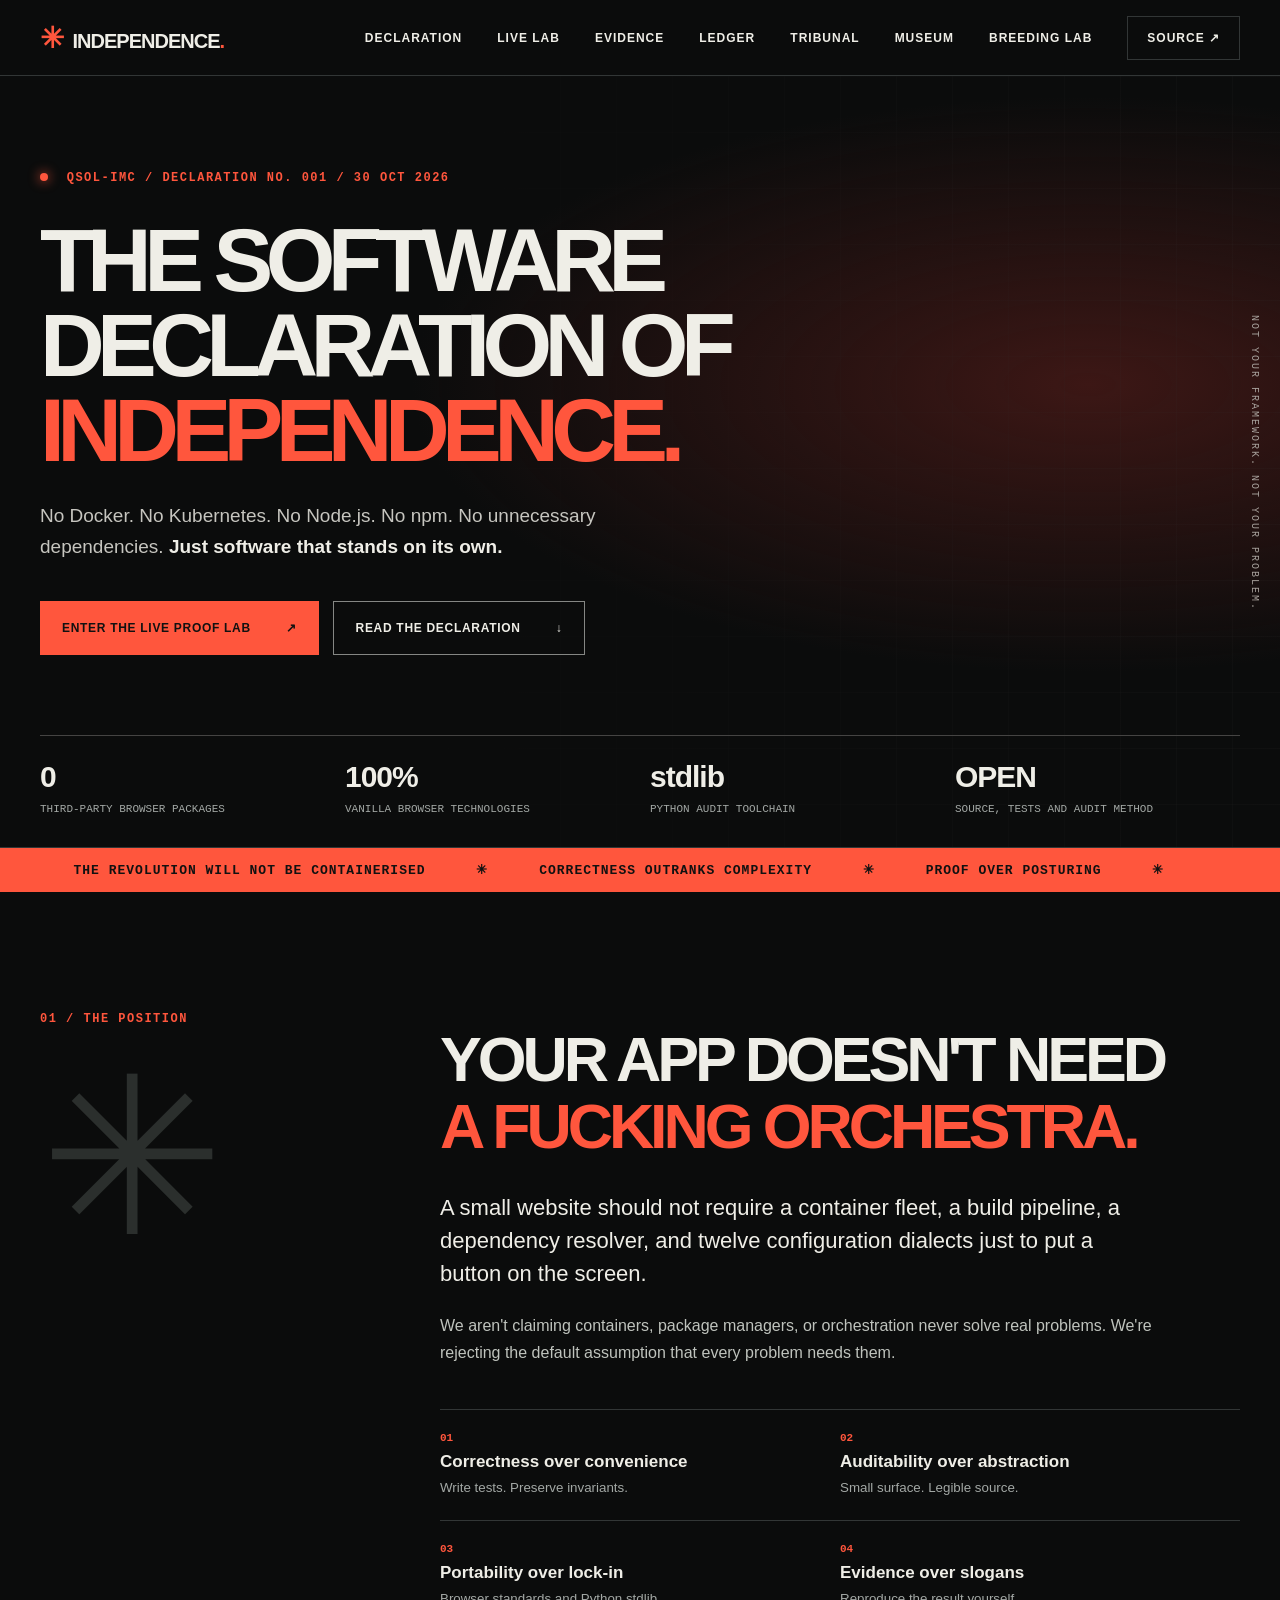
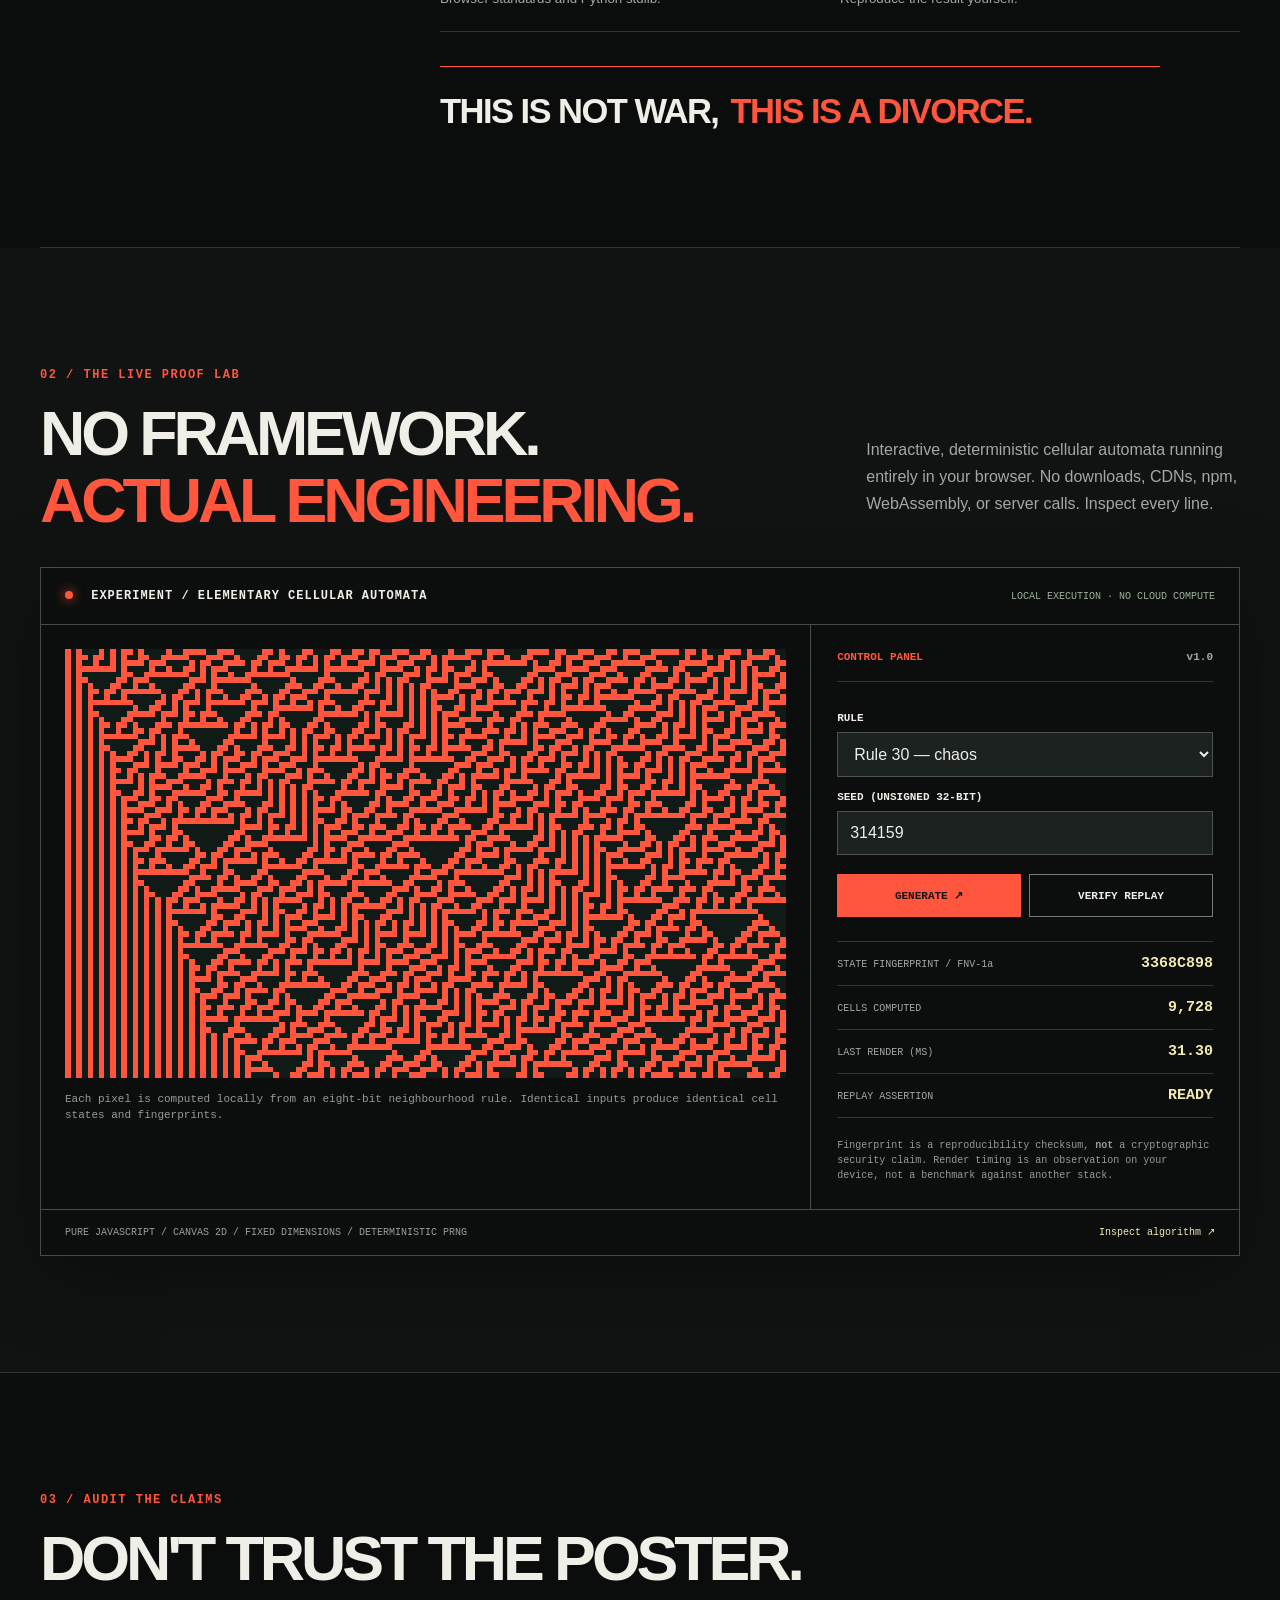
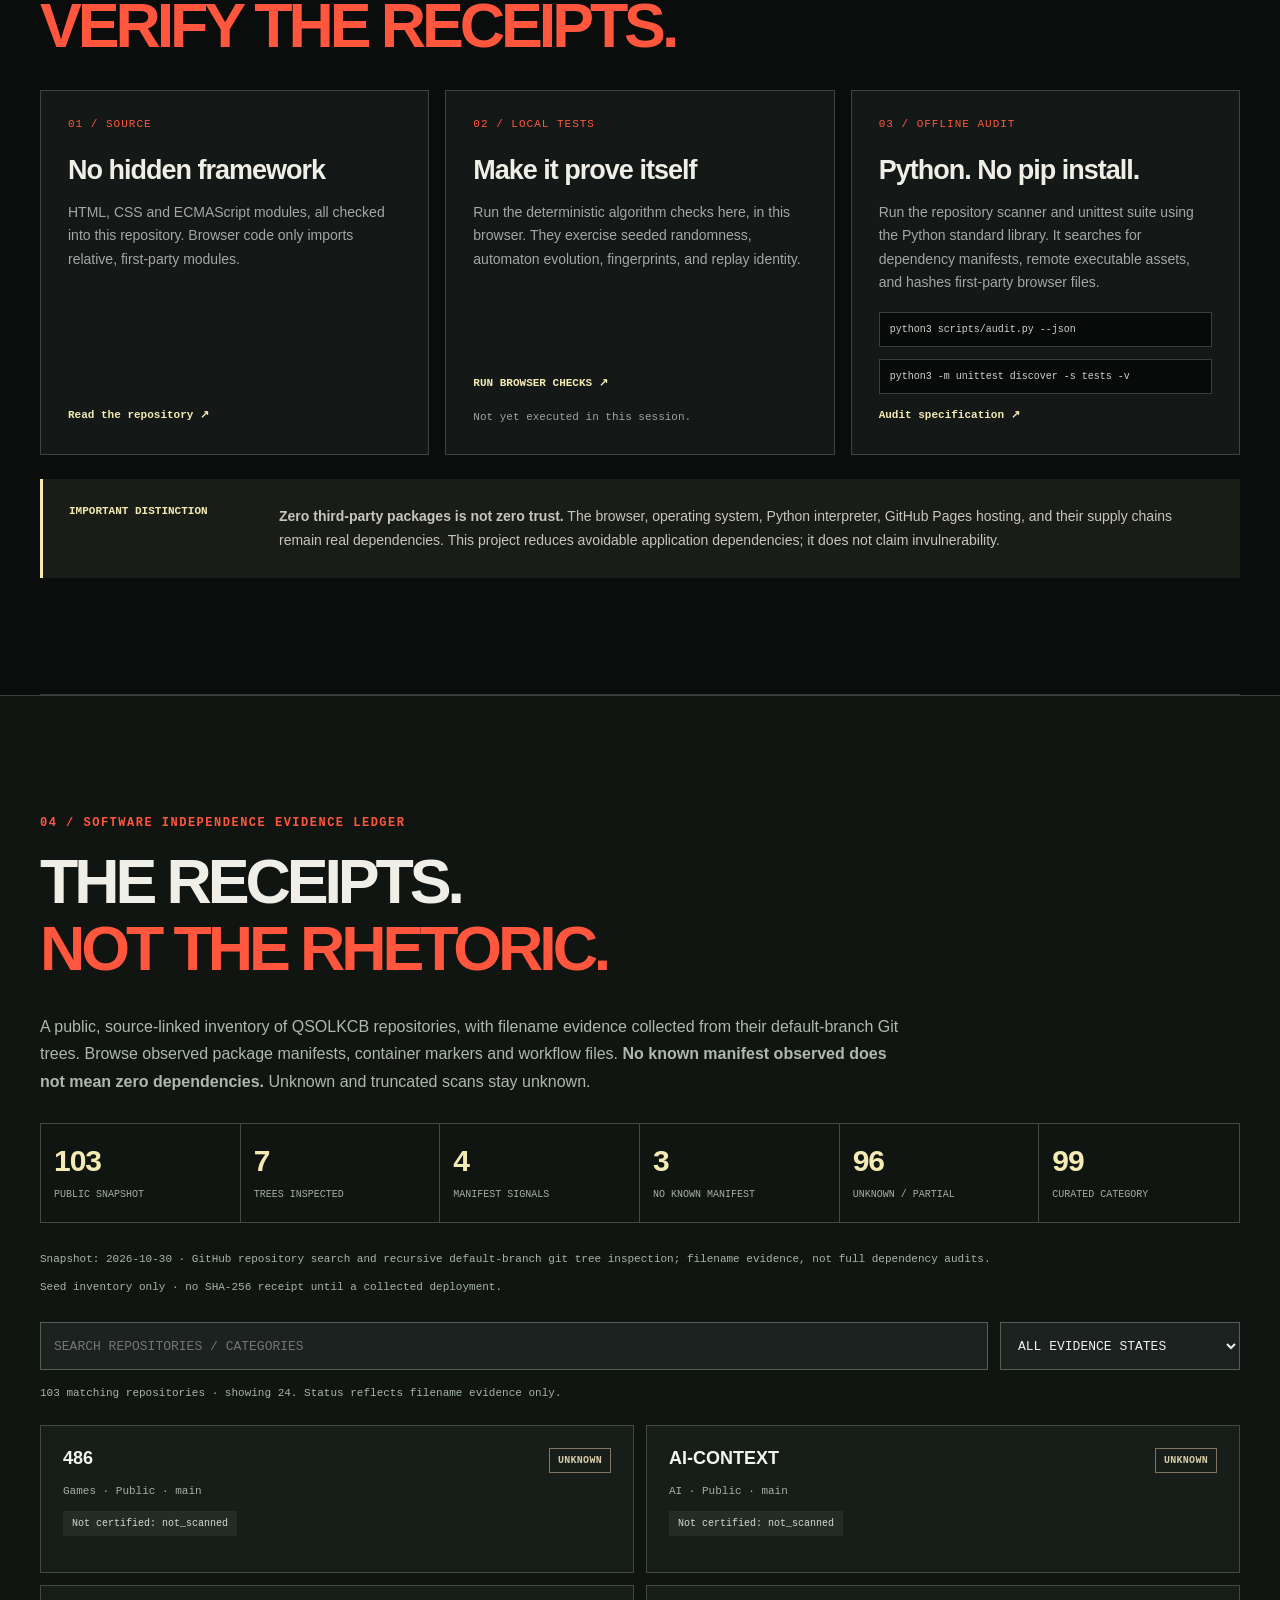
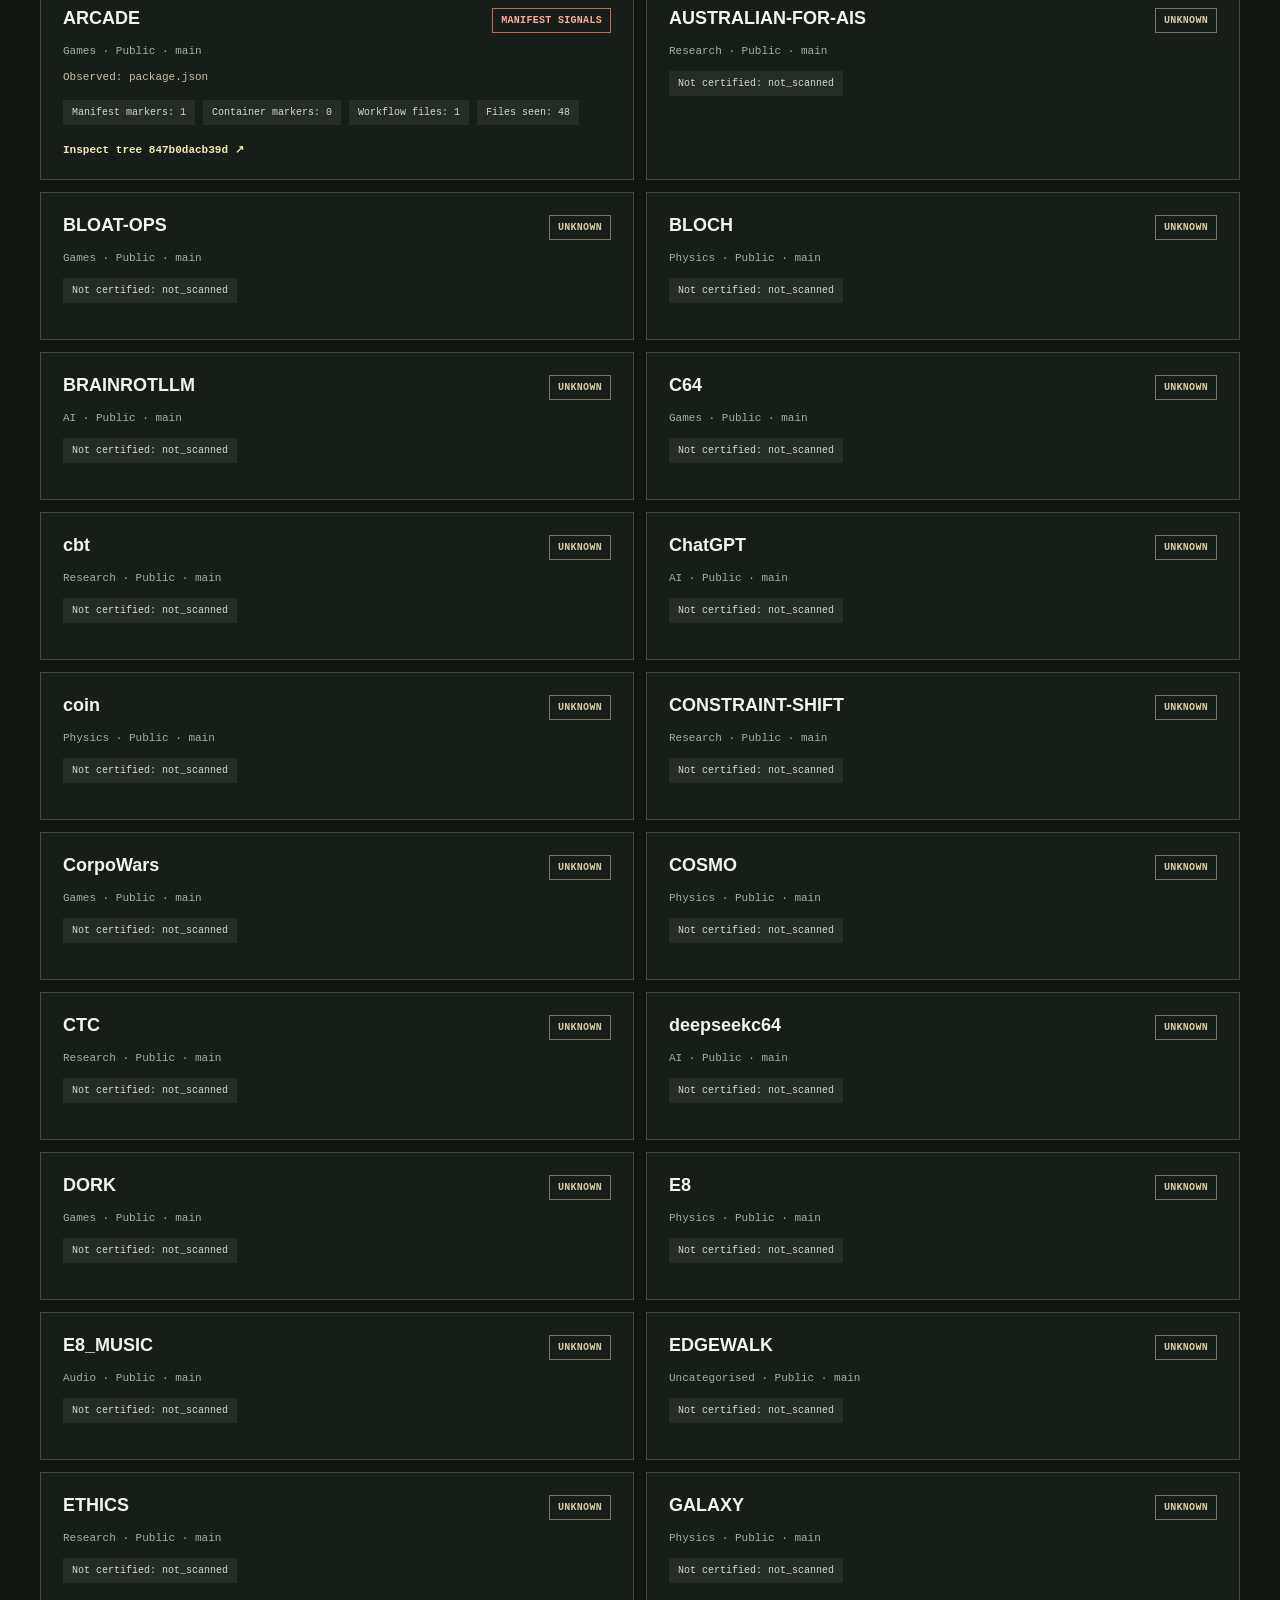
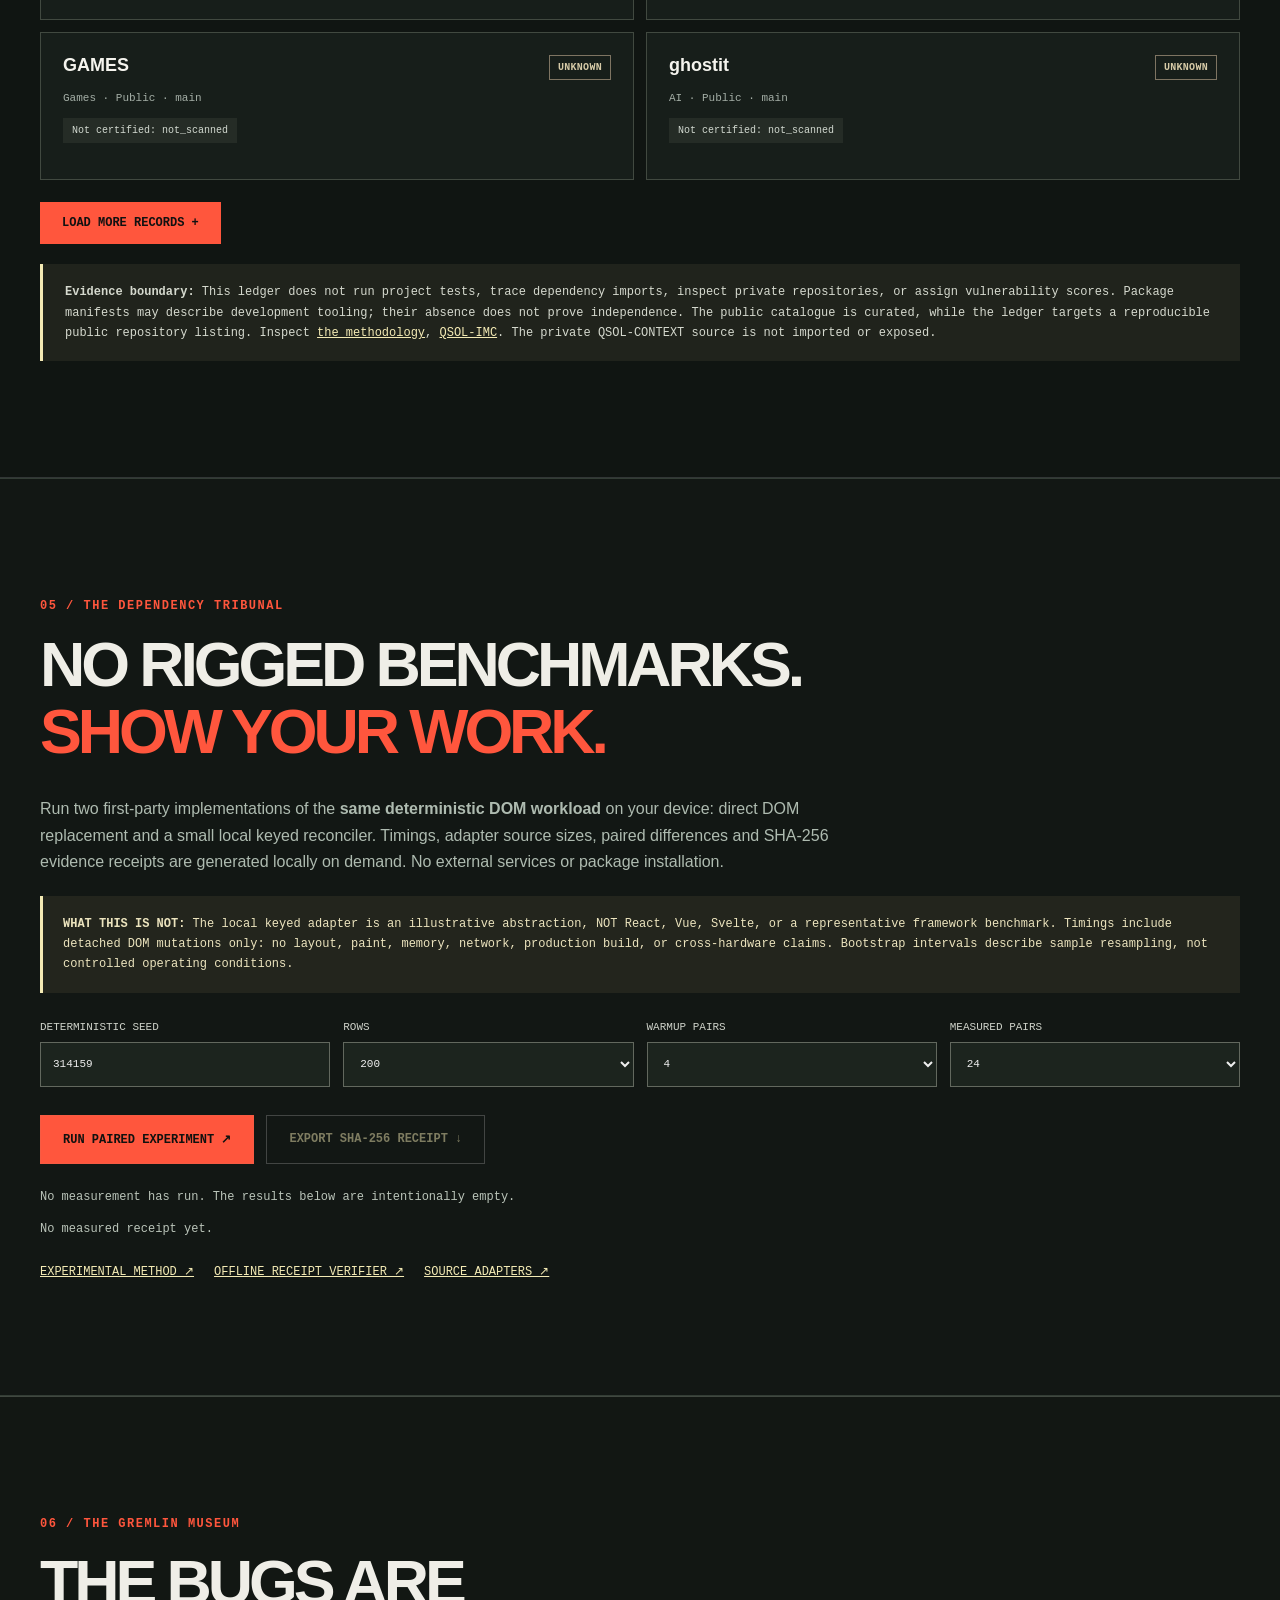
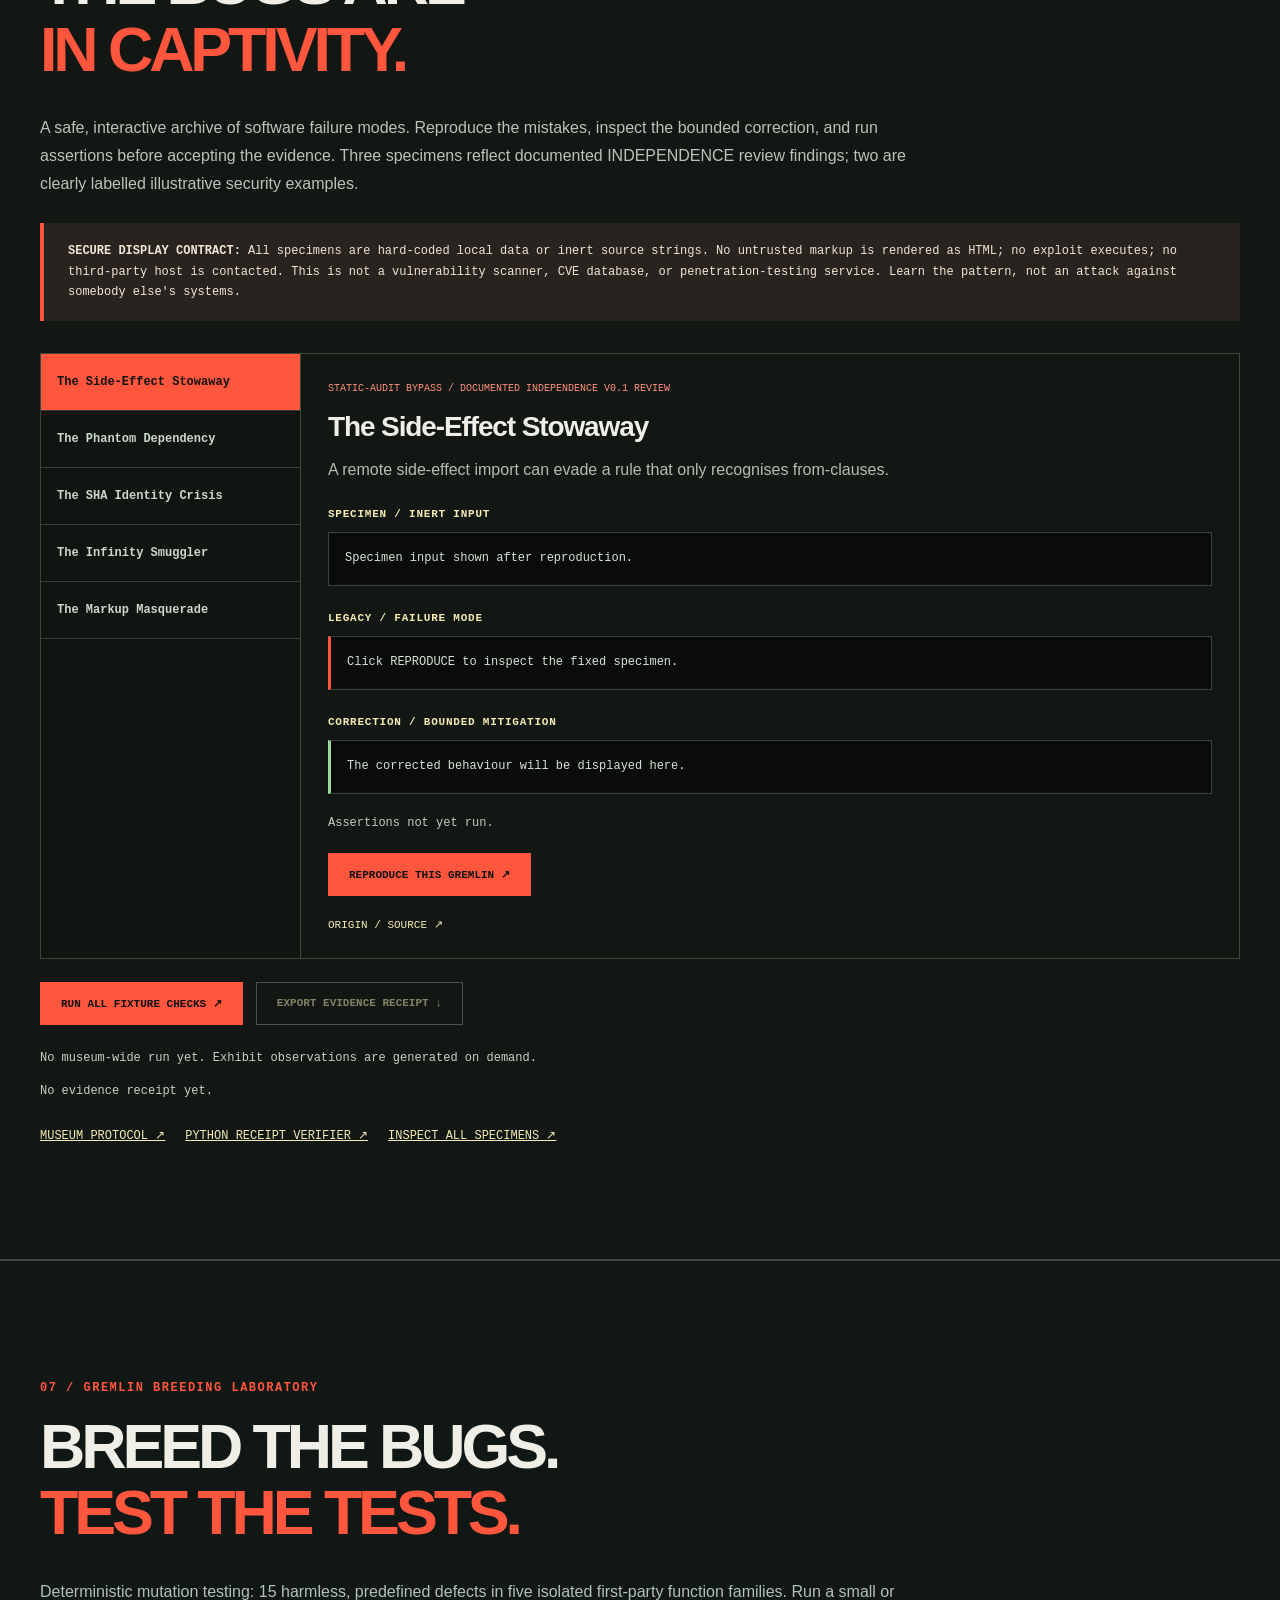
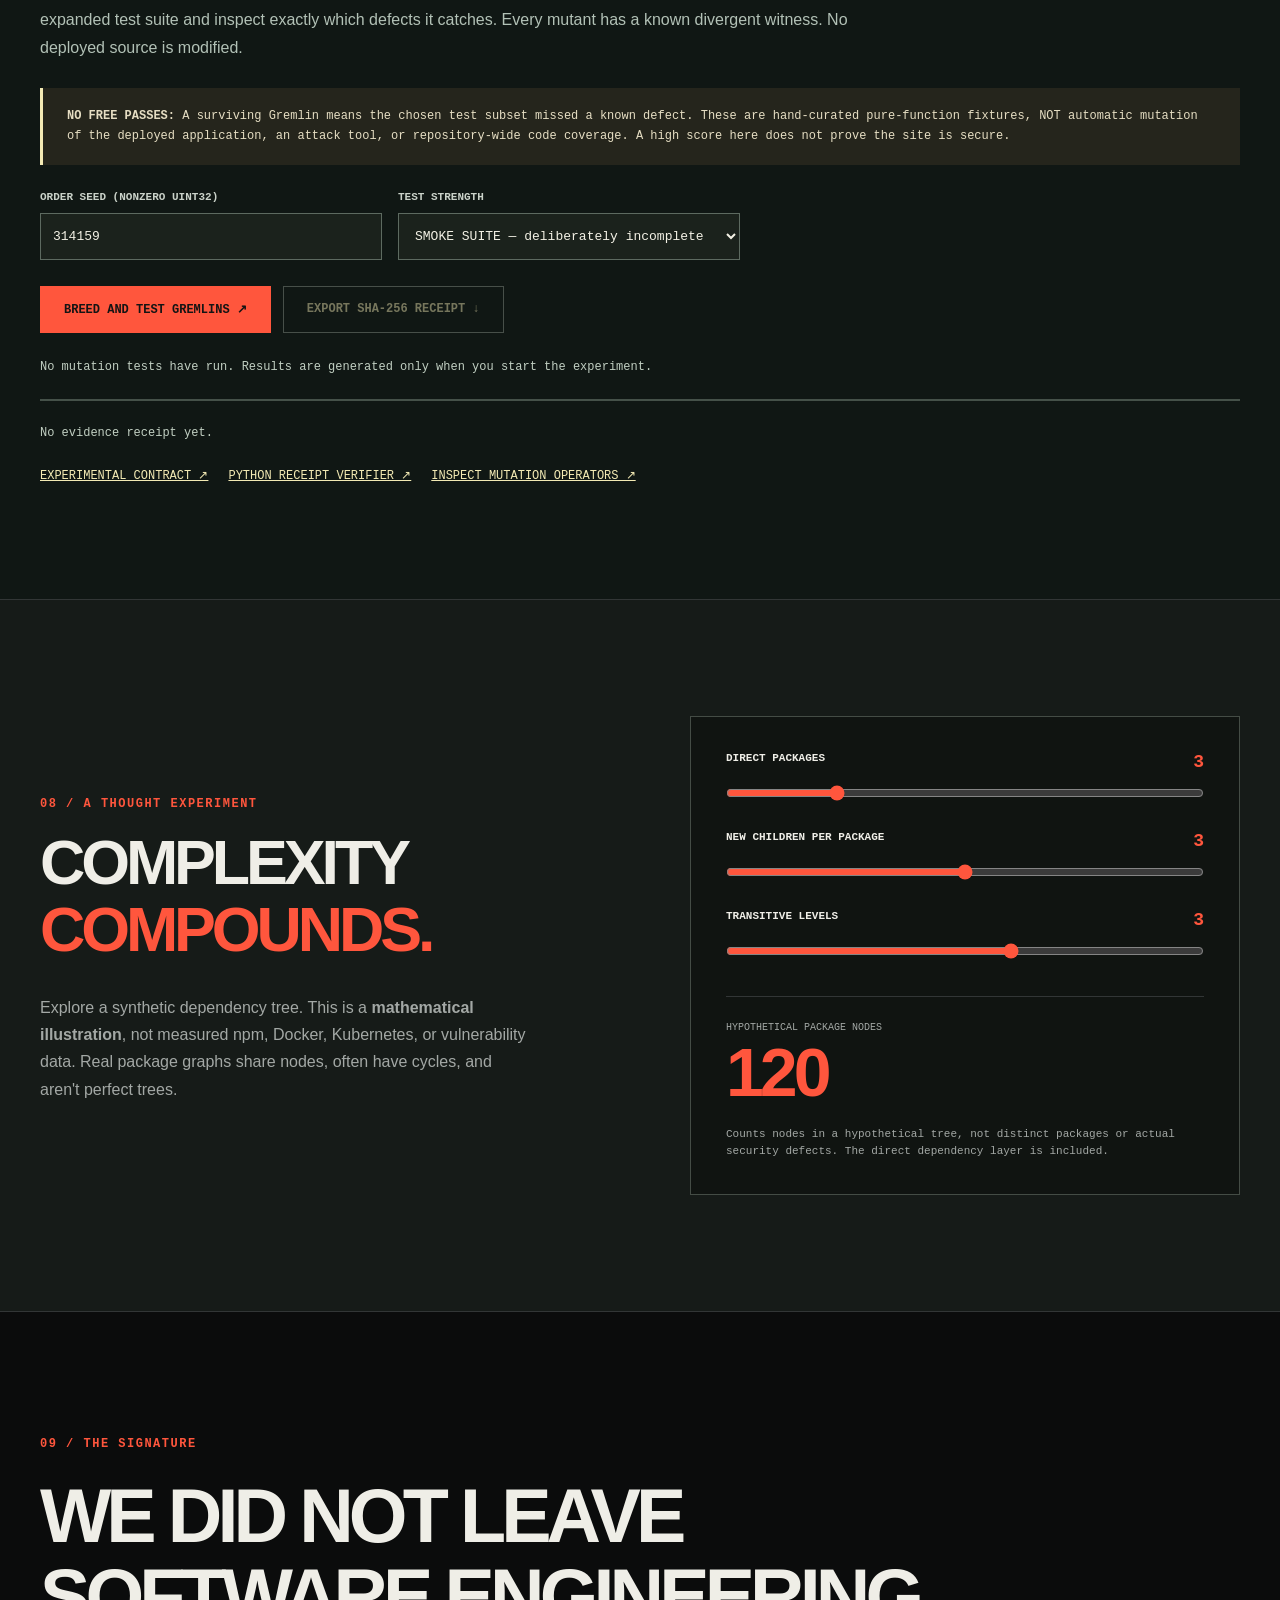
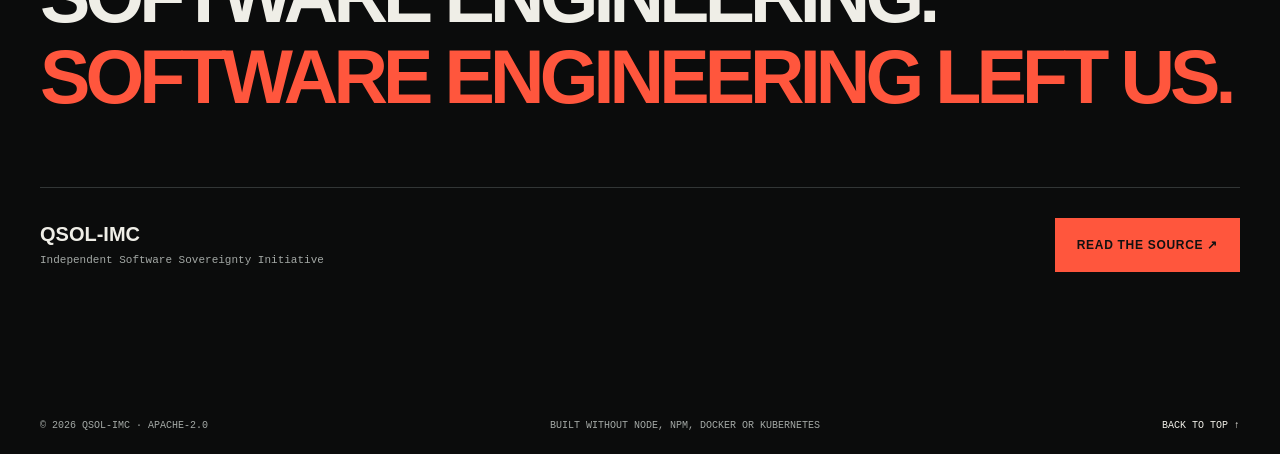
==== index.html @ 0dc93a28 "feat: integrate Gremlin Breeding Lab into static Pages and browser self-tests" ====
<!doctype html>
<html lang="en">
<head>
  <meta charset="utf-8">
  <meta name="viewport" content="width=device-width,initial-scale=1">
  <meta name="color-scheme" content="dark">
  <meta name="description" content="The Software Declaration of Independence: a dependency-free interactive engineering demonstration with reproducible Python audits.">
  <meta http-equiv="Content-Security-Policy" content="default-src 'self'; script-src 'self'; style-src 'self'; img-src 'self' data:; font-src 'self'; connect-src 'self'; object-src 'none'; base-uri 'self'; form-action 'none'">
  <title>INDEPENDENCE — No Masters. No Dependencies.</title>
  <link rel="stylesheet" href="./styles.css">
  <link rel="stylesheet" href="./ledger/ledger.css">
  <link rel="stylesheet" href="./tribunal/tribunal.css">
  <link rel="stylesheet" href="./museum/museum.css">
  <link rel="stylesheet" href="./breeding/breeding.css">
  <script type="module" src="./app.js"></script>
</head>
<body>
  <a class="skip" href="#main">Skip to the evidence</a>
  <header class="topbar">
    <a class="brand" href="#top" aria-label="Independence home"><span class="brand-icon" aria-hidden="true">✳</span> INDEPENDENCE<span class="brand-dot">.</span></a>
    <nav aria-label="Main navigation">
      <a href="#declaration">Declaration</a>
      <a href="#lab">Live lab</a>
      <a href="#evidence">Evidence</a>
      <a href="#ledger">Ledger</a>
      <a href="#tribunal">Tribunal</a>
      <a href="#museum">Museum</a>
      <a href="#breeding">Breeding Lab</a>
      <a class="nav-github" href="https://github.com/QSOLKCB/INDEPENDENCE">Source ↗</a>
    </nav>
  </header>
  <main id="main">
    <section id="top" class="hero">
      <div class="hero-grid" aria-hidden="true"></div>
      <div class="wrap hero-inner">
        <div class="eyebrow"><span class="beacon" aria-hidden="true"></span> QSOL-IMC / DECLARATION NO. 001 / 30 OCT 2026</div>
        <h1>THE SOFTWARE<br>DECLARATION OF<br><em>INDEPENDENCE.</em></h1>
        <p class="hero-sub">No Docker. No Kubernetes. No Node.js. No npm. No unnecessary dependencies. <strong>Just software that stands on its own.</strong></p>
        <div class="hero-actions">
          <a class="action primary" href="#lab">Enter the live proof lab <span aria-hidden="true">↗</span></a>
          <a class="action secondary" href="#declaration">Read the declaration <span aria-hidden="true">↓</span></a>
        </div>
        <div class="hero-strip" aria-label="Project principles">
          <div><span class="strip-value">0</span><span class="strip-label">Third-party browser packages</span></div>
          <div><span class="strip-value">100%</span><span class="strip-label">Vanilla browser technologies</span></div>
          <div><span class="strip-value">stdlib</span><span class="strip-label">Python audit toolchain</span></div>
          <div><span class="strip-value">OPEN</span><span class="strip-label">Source, tests and audit method</span></div>
        </div>
      </div>
      <span class="hero-vertical" aria-hidden="true">NOT YOUR FRAMEWORK. NOT YOUR PROBLEM.</span>
    </section>

    <section class="ticker" aria-label="Project slogan"><div>THE REVOLUTION WILL NOT BE CONTAINERISED <span>✳</span> CORRECTNESS OUTRANKS COMPLEXITY <span>✳</span> PROOF OVER POSTURING <span>✳</span></div></section>

    <section id="declaration" class="section wrap split">
      <div class="section-aside"><span class="kicker">01 / THE POSITION</span><div class="large-mark" aria-hidden="true">✳</div></div>
      <div>
        <h2>YOUR APP DOESN'T NEED<br><span class="accent">A FUCKING ORCHESTRA.</span></h2>
        <p class="lead">A small website should not require a container fleet, a build pipeline, a dependency resolver, and twelve configuration dialects just to put a button on the screen.</p>
        <p>We aren't claiming containers, package managers, or orchestration never solve real problems. We're rejecting the default assumption that every problem needs them.</p>
        <div class="principles">
          <div><span>01</span><strong>Correctness over convenience</strong><small>Write tests. Preserve invariants.</small></div>
          <div><span>02</span><strong>Auditability over abstraction</strong><small>Small surface. Legible source.</small></div>
          <div><span>03</span><strong>Portability over lock-in</strong><small>Browser standards and Python stdlib.</small></div>
          <div><span>04</span><strong>Evidence over slogans</strong><small>Reproduce the result yourself.</small></div>
        </div>
        <p class="divorce-declaration"><span>This is not War,</span><strong>This is a Divorce.</strong></p>
      </div>
    </section>

    <section id="lab" class="section lab-section">
      <div class="wrap">
        <div class="section-header"><div><span class="kicker">02 / THE LIVE PROOF LAB</span><h2>NO FRAMEWORK.<br><span class="accent">ACTUAL ENGINEERING.</span></h2></div><p>Interactive, deterministic cellular automata running entirely in your browser. No downloads, CDNs, npm, WebAssembly, or server calls. Inspect every line.</p></div>
        <div class="lab-shell">
          <div class="lab-toolbar">
            <div class="toolbar-title"><span class="beacon" aria-hidden="true"></span> EXPERIMENT / ELEMENTARY CELLULAR AUTOMATA</div>
            <span class="toolbar-status">LOCAL EXECUTION · NO CLOUD COMPUTE</span>
          </div>
          <div class="lab-content">
            <div class="lab-canvas-wrap"><canvas id="automaton" width="768" height="456" role="img" aria-label="Generated cellular automaton raster" aria-describedby="canvas-help">A deterministic cellular automaton visualization.</canvas><div id="canvas-help" class="canvas-caption">Each pixel is computed locally from an eight-bit neighbourhood rule. Identical inputs produce identical cell states and fingerprints.</div></div>
            <div class="lab-controls">
              <div class="panel-heading">CONTROL PANEL <span>v1.0</span></div>
              <label for="rule">Rule</label>
              <select id="rule"><option value="30">Rule 30 — chaos</option><option value="90">Rule 90 — fractal</option><option value="110">Rule 110 — complexity</option><option value="184">Rule 184 — traffic</option></select>
              <label for="seed">Seed (unsigned 32-bit)</label>
              <input id="seed" type="number" min="1" max="4294967295" step="1" value="314159">
              <div class="panel-buttons"><button id="generate" class="control-primary" type="button">GENERATE ↗</button><button id="repeat" type="button">VERIFY REPLAY</button></div>
              <div class="lab-stats">
                <div><span>STATE FINGERPRINT / FNV-1a</span><output id="fingerprint" aria-live="polite">--------</output></div>
                <div><span>CELLS COMPUTED</span><output id="cells">—</output></div>
                <div><span>LAST RENDER (MS)</span><output id="duration">—</output></div>
                <div><span>REPLAY ASSERTION</span><output id="replay" aria-live="polite">NOT RUN</output></div>
              </div>
              <p class="micro">Fingerprint is a reproducibility checksum, <strong>not</strong> a cryptographic security claim. Render timing is an observation on your device, not a benchmark against another stack.</p>
            </div>
          </div>
          <div class="lab-footer"><span>PURE JAVASCRIPT / CANVAS 2D / FIXED DIMENSIONS / DETERMINISTIC PRNG</span><a href="https://github.com/QSOLKCB/INDEPENDENCE/blob/main/lab/core.js">Inspect algorithm ↗</a></div>
        </div>
      </div>
    </section>

    <section id="evidence" class="section wrap">
      <span class="kicker">03 / AUDIT THE CLAIMS</span><h2>DON'T TRUST THE POSTER.<br><span class="accent">VERIFY THE RECEIPTS.</span></h2>
      <div class="evidence-grid">
        <article class="evidence-card"><span class="card-number">01 / SOURCE</span><h3>No hidden framework</h3><p>HTML, CSS and ECMAScript modules, all checked into this repository. Browser code only imports relative, first-party modules.</p><a href="https://github.com/QSOLKCB/INDEPENDENCE/tree/main">Read the repository ↗</a></article>
        <article class="evidence-card"><span class="card-number">02 / LOCAL TESTS</span><h3>Make it prove itself</h3><p>Run the deterministic algorithm checks here, in this browser. They exercise seeded randomness, automaton evolution, fingerprints, and replay identity.</p><button id="run-tests" class="text-button" type="button">RUN BROWSER CHECKS ↗</button><div id="test-results" class="test-results" role="status" aria-live="polite">Not yet executed in this session.</div></article>
        <article class="evidence-card"><span class="card-number">03 / OFFLINE AUDIT</span><h3>Python. No pip install.</h3><p>Run the repository scanner and unittest suite using the Python standard library. It searches for dependency manifests, remote executable assets, and hashes first-party browser files.</p><div class="command">python3 scripts/audit.py --json</div><div class="command">python3 -m unittest discover -s tests -v</div><a href="https://github.com/QSOLKCB/INDEPENDENCE/blob/main/docs/EVIDENCE.md">Audit specification ↗</a></article>
      </div>
      <div class="tradeoff"><span>IMPORTANT DISTINCTION</span><p><strong>Zero third-party packages is not zero trust.</strong> The browser, operating system, Python interpreter, GitHub Pages hosting, and their supply chains remain real dependencies. This project reduces avoidable application dependencies; it does not claim invulnerability.</p></div>
    </section>

    <section id="ledger" class="section ledger-section">
      <div class="wrap">
        <span class="kicker">04 / SOFTWARE INDEPENDENCE EVIDENCE LEDGER</span>
        <h2>THE RECEIPTS.<br><span class="accent">NOT THE RHETORIC.</span></h2>
        <p class="ledger-intro">A public, source-linked inventory of QSOLKCB repositories, with filename evidence collected from their default-branch Git trees. Browse observed package manifests, container markers and workflow files. <strong>No known manifest observed does not mean zero dependencies.</strong> Unknown and truncated scans stay unknown.</p>
        <div class="ledger-summary" id="ledger-summary" aria-label="Evidence snapshot statistics"></div>
        <p id="ledger-method" class="ledger-method">Loading evidence metadata…</p>
        <p id="ledger-receipt" class="ledger-receipt"></p>
        <div class="ledger-tools">
          <input id="ledger-search" type="search" aria-label="Search repositories or categories" placeholder="SEARCH REPOSITORIES / CATEGORIES">
          <select id="ledger-filter" aria-label="Filter by evidence state">
            <option value="all">ALL EVIDENCE STATES</option>
            <option value="signals">MANIFEST SIGNALS OBSERVED</option>
            <option value="no-manifest">NO KNOWN MANIFEST OBSERVED</option>
            <option value="unknown">UNKNOWN / INCOMPLETE</option>
          </select>
        </div>
        <p id="ledger-message" class="ledger-message" role="status" aria-live="polite"></p>
        <div id="ledger-list" class="ledger-list" aria-label="Public repository evidence records"></div>
        <button type="button" id="ledger-more" class="ledger-more" hidden>LOAD MORE RECORDS +</button>
        <div class="ledger-disclaimer"><strong>Evidence boundary:</strong> This ledger does not run project tests, trace dependency imports, inspect private repositories, or assign vulnerability scores. Package manifests may describe development tooling; their absence does not prove independence. The public catalogue is curated, while the ledger targets a reproducible public repository listing. Inspect <a href="https://github.com/QSOLKCB/INDEPENDENCE/blob/main/docs/LEDGER.md">the methodology</a>, <a href="https://github.com/QSOLKCB/QSOL-IMC">QSOL-IMC</a>. The private QSOL-CONTEXT source is not imported or exposed.</div>
      </div>
    </section>

    <section id="tribunal" class="section tribunal-section">
      <div class="wrap">
        <span class="kicker">05 / THE DEPENDENCY TRIBUNAL</span>
        <h2>NO RIGGED BENCHMARKS.<br><span class="accent">SHOW YOUR WORK.</span></h2>
        <p class="tribunal-intro">Run two first-party implementations of the <strong>same deterministic DOM workload</strong> on your device: direct DOM replacement and a small local keyed reconciler. Timings, adapter source sizes, paired differences and SHA-256 evidence receipts are generated locally on demand. No external services or package installation.</p>
        <div class="tribunal-warning"><strong>WHAT THIS IS NOT:</strong> The local keyed adapter is an illustrative abstraction, NOT React, Vue, Svelte, or a representative framework benchmark. Timings include detached DOM mutations only: no layout, paint, memory, network, production build, or cross-hardware claims. Bootstrap intervals describe sample resampling, not controlled operating conditions.</div>
        <div class="tribunal-controls">
          <label for="tribunal-seed">DETERMINISTIC SEED<input id="tribunal-seed" type="number" min="1" max="4294967295" step="1" value="314159" required></label>
          <label for="tribunal-rows">ROWS<select id="tribunal-rows"><option value="80">80</option><option value="200" selected>200</option><option value="400">400</option></select></label>
          <label for="tribunal-warmup">WARMUP PAIRS<select id="tribunal-warmup"><option value="2">2</option><option value="4" selected>4</option><option value="8">8</option></select></label>
          <label for="tribunal-trials">MEASURED PAIRS<select id="tribunal-trials"><option value="12">12</option><option value="24" selected>24</option><option value="40">40</option></select></label>
        </div>
        <div class="tribunal-actions">
          <button id="tribunal-run" type="button">RUN PAIRED EXPERIMENT ↗</button>
          <button id="tribunal-export" type="button" class="secondary" disabled>EXPORT SHA-256 RECEIPT ↓</button>
        </div>
        <p id="tribunal-status" class="tribunal-status" aria-live="polite" role="status">No measurement has run. The results below are intentionally empty.</p>
        <div id="tribunal-output" class="tribunal-output" aria-live="polite"></div>
        <p id="tribunal-hash" class="tribunal-hash">No measured receipt yet.</p>
        <div class="tribunal-links"><a href="https://github.com/QSOLKCB/INDEPENDENCE/blob/main/docs/TRIBUNAL.md">EXPERIMENTAL METHOD ↗</a><a href="https://github.com/QSOLKCB/INDEPENDENCE/blob/main/scripts/verify_tribunal.py">OFFLINE RECEIPT VERIFIER ↗</a><a href="https://github.com/QSOLKCB/INDEPENDENCE/tree/main/tribunal">SOURCE ADAPTERS ↗</a></div>
      </div>
    </section>

    <section id="museum" class="section museum-section">
      <div class="wrap">
        <span class="kicker">06 / THE GREMLIN MUSEUM</span>
        <h2>THE BUGS ARE<br><span class="accent">IN CAPTIVITY.</span></h2>
        <p class="museum-intro">A safe, interactive archive of software failure modes. Reproduce the mistakes, inspect the bounded correction, and run assertions before accepting the evidence. Three specimens reflect documented INDEPENDENCE review findings; two are clearly labelled illustrative security examples.</p>
        <div class="museum-notice"><strong>SECURE DISPLAY CONTRACT:</strong> All specimens are hard-coded local data or inert source strings. No untrusted markup is rendered as HTML; no exploit executes; no third-party host is contacted. This is not a vulnerability scanner, CVE database, or penetration-testing service. Learn the pattern, not an attack against somebody else's systems.</div>
        <div class="museum-shell">
          <div id="museum-specimens" class="museum-specimens" role="group" aria-label="Museum exhibits"></div>
          <div id="museum-stage" class="museum-stage" role="region" aria-label="Selected specimen and correction" aria-live="polite"></div>
        </div>
        <div class="museum-action-row">
          <button id="museum-run-all" type="button" class="museum-action">RUN ALL FIXTURE CHECKS ↗</button>
          <button id="museum-export" type="button" class="museum-action secondary" disabled>EXPORT EVIDENCE RECEIPT ↓</button>
        </div>
        <p class="museum-status" id="museum-status" aria-live="polite">No museum-wide run yet. Exhibit observations are generated on demand.</p>
        <p class="museum-hash" id="museum-hash">No evidence receipt yet.</p>
        <div class="tribunal-links">
          <a href="https://github.com/QSOLKCB/INDEPENDENCE/blob/main/docs/MUSEUM.md">MUSEUM PROTOCOL ↗</a>
          <a href="https://github.com/QSOLKCB/INDEPENDENCE/blob/main/scripts/verify_museum.py">PYTHON RECEIPT VERIFIER ↗</a>
          <a href="https://github.com/QSOLKCB/INDEPENDENCE/tree/main/museum">INSPECT ALL SPECIMENS ↗</a>
        </div>
      </div>
    </section>

    <section id="breeding" class="section breeding-section">
      <div class="wrap">
        <span class="kicker">07 / GREMLIN BREEDING LABORATORY</span>
        <h2>BREED THE BUGS.<br><span class="accent">TEST THE TESTS.</span></h2>
        <p class="breeding-intro">Deterministic mutation testing: 15 harmless, predefined defects in five isolated first-party function families. Run a small or expanded test suite and inspect exactly which defects it catches. Every mutant has a known divergent witness. No deployed source is modified.</p>
        <div class="breeding-warning"><strong>NO FREE PASSES:</strong> A surviving Gremlin means the chosen test subset missed a known defect. These are hand-curated pure-function fixtures, NOT automatic mutation of the deployed application, an attack tool, or repository-wide code coverage. A high score here does not prove the site is secure.</div>
        <div class="breeding-controls">
          <label for="breeding-seed">ORDER SEED (NONZERO UINT32)<input id="breeding-seed" type="number" min="1" max="4294967295" step="1" value="314159" required></label>
          <label for="breeding-suite">TEST STRENGTH
            <select id="breeding-suite">
              <option value="smoke" selected>SMOKE SUITE — deliberately incomplete</option>
              <option value="full">FULL FIXTURE SUITE — extended inputs</option>
            </select>
          </label>
        </div>
        <div class="breeding-actions">
          <button id="breeding-run" type="button">BREED AND TEST GREMLINS ↗</button>
          <button id="breeding-export" class="secondary" type="button" disabled>EXPORT SHA-256 RECEIPT ↓</button>
        </div>
        <p id="breeding-status" class="breeding-status" role="status" aria-live="polite">No mutation tests have run. Results are generated only when you start the experiment.</p>
        <div id="breeding-summary" class="breeding-summary" aria-label="Mutation test outcomes"></div>
        <div id="breeding-records" class="breeding-records" aria-label="Mutant details"></div>
        <p id="breeding-digest" class="breeding-digest">No evidence receipt yet.</p>
        <div class="tribunal-links">
          <a href="https://github.com/QSOLKCB/INDEPENDENCE/blob/main/docs/BREEDING.md">EXPERIMENTAL CONTRACT ↗</a>
          <a href="https://github.com/QSOLKCB/INDEPENDENCE/blob/main/scripts/verify_breeding.py">PYTHON RECEIPT VERIFIER ↗</a>
          <a href="https://github.com/QSOLKCB/INDEPENDENCE/tree/main/breeding">INSPECT MUTATION OPERATORS ↗</a>
        </div>
      </div>
    </section>

    <section class="section impact-section">
      <div class="wrap impact-grid">
        <div><span class="kicker">08 / A THOUGHT EXPERIMENT</span><h2>COMPLEXITY<br><span class="accent">COMPOUNDS.</span></h2><p>Explore a synthetic dependency tree. This is a <strong>mathematical illustration</strong>, not measured npm, Docker, Kubernetes, or vulnerability data. Real package graphs share nodes, often have cycles, and aren't perfect trees.</p></div>
        <div class="impact-panel">
          <label for="direct">Direct packages <output id="direct-value">3</output></label><input type="range" id="direct" min="1" max="10" value="3">
          <label for="fanout">New children per package <output id="fanout-value">3</output></label><input type="range" id="fanout" min="1" max="5" value="3">
          <label for="depth">Transitive levels <output id="depth-value">3</output></label><input type="range" id="depth" min="0" max="5" value="3">
          <div class="impact-total"><span>HYPOTHETICAL PACKAGE NODES</span><output id="hypothetical" aria-live="polite">120</output></div><small>Counts nodes in a hypothetical tree, not distinct packages or actual security defects. The direct dependency layer is included.</small>
        </div>
      </div>
    </section>

    <section class="closing wrap">
      <div class="kicker">09 / THE SIGNATURE</div>
      <h2>WE DID NOT LEAVE<br>SOFTWARE ENGINEERING.<br><em>SOFTWARE ENGINEERING LEFT US.</em></h2>
      <div class="signature"><div><strong>QSOL-IMC</strong><span>Independent Software Sovereignty Initiative</span></div><a class="action primary" href="https://github.com/QSOLKCB/INDEPENDENCE">READ THE SOURCE ↗</a></div>
    </section>
  </main>
  <footer><div class="wrap footer-inner"><span>© 2026 QSOL-IMC · APACHE-2.0</span><span>BUILT WITHOUT NODE, NPM, DOCKER OR KUBERNETES</span><a href="#top">BACK TO TOP ↑</a></div></footer>
</body>
</html>
---- styles.css ----
:root{color-scheme:dark;--bg:#0b0c0c;--ink:#efeee7;--soft:#a3a8a5;--line:#323636;--red:#ff563d;--yellow:#f3eab4;--panel:#151918;font-family:Arial,Helvetica,sans-serif}
*{box-sizing:border-box}html{scroll-behavior:smooth}body{margin:0;background:var(--bg);color:var(--ink)}a{color:inherit}button,input,select{font:inherit}button{cursor:pointer}button:focus-visible,a:focus-visible,input:focus-visible,select:focus-visible{outline:3px solid var(--yellow);outline-offset:3px}
.wrap{width:min(1240px,calc(100% - 80px));margin-inline:auto}.skip{position:absolute;top:-80px;left:12px;z-index:20;background:var(--red);padding:12px}.skip:focus{top:12px}.accent{color:var(--red)}
.topbar{height:76px;display:flex;justify-content:space-between;align-items:center;padding:0 40px;border-bottom:1px solid var(--line);position:relative;z-index:3;background:var(--bg)}.brand{font-weight:900;text-decoration:none;letter-spacing:-1px;font-size:20px}.brand-icon{color:var(--red);font-size:29px;margin-right:5px}.brand-dot{color:var(--red)}nav{display:flex;align-items:center;gap:35px}nav a{font-size:12px;font-weight:bold;text-decoration:none;text-transform:uppercase;letter-spacing:1px}nav a:hover,.lab-footer a:hover,.evidence-card a:hover{color:var(--red)}.nav-github{border:1px solid var(--line);padding:14px 19px}
.hero{min-height:770px;position:relative;overflow:hidden;border-bottom:1px solid var(--line);background:radial-gradient(ellipse at 85% 40%,#3c1715 0%,transparent 44%),var(--bg)}.hero-grid{position:absolute;inset:0;opacity:.38;background-image:linear-gradient(#3937374d 1px,transparent 1px),linear-gradient(90deg,#3937374d 1px,transparent 1px);background-size:56px 56px;mask-image:linear-gradient(to right,transparent 25%,black)}.hero-inner{position:relative;padding-top:95px}.eyebrow,.kicker,.toolbar-title,.toolbar-status,.panel-heading,.lab-footer,.strip-label,.card-number,.tradeoff>span,.micro,.canvas-caption,.test-results,.command,.impact-panel small,.signature span,footer,.hero-vertical{font-family:"Courier New",monospace}.eyebrow,.kicker{color:var(--red);font-size:12px;font-weight:700;letter-spacing:1.5px}.beacon{display:inline-block;width:8px;height:8px;margin-right:10px;background:var(--red);border-radius:50%;box-shadow:0 0 12px var(--red)}h1,h2,h3,p{margin-top:0}h1{font-weight:900;font-size:clamp(49px,7vw,108px);line-height:.95;letter-spacing:-.085em;margin:33px 0 28px;max-width:1200px}h1 em,h2 em{font-style:normal;color:var(--red)}h1 em{display:inline-block}.hero-sub{color:#c6c5bf;font-size:19px;max-width:650px;line-height:1.6}.hero-sub strong{color:var(--ink)}.hero-actions{display:flex;gap:14px;flex-wrap:wrap;margin:39px 0 80px}.action{padding:17px 22px;min-height:54px;display:inline-flex;align-items:center;justify-content:space-between;gap:35px;text-decoration:none;text-transform:uppercase;font-weight:900;font-size:12px;letter-spacing:.7px}.primary{background:var(--red);color:#111}.primary:hover{background:var(--yellow)}.secondary{border:1px solid #858784}.secondary:hover{background:#292b29}.hero-strip{display:grid;grid-template-columns:repeat(4,1fr);border-top:1px solid #454443;padding:24px 0 32px;gap:20px}.hero-strip>div{display:flex;flex-direction:column;gap:9px}.strip-value{font-size:30px;font-weight:900;letter-spacing:-1px}.strip-label{font-size:11px;color:var(--soft);text-transform:uppercase}.hero-vertical{position:absolute;right:20px;top:31%;writing-mode:vertical-rl;font-size:10px;letter-spacing:2px;color:#a7a19c}.ticker{background:var(--red);color:#111;overflow:hidden;white-space:nowrap;padding:14px 0;font:900 13px "Courier New",monospace;letter-spacing:1px;text-align:center}.ticker span{margin:0 42px}
.section{padding-top:116px;padding-bottom:116px;border-bottom:1px solid var(--line)}.split{display:grid;grid-template-columns:30% 1fr;gap:40px}.large-mark{font-size:220px;color:#2b2f2d;line-height:1.2}.section h2,.closing h2{font-size:clamp(34px,4.9vw,66px);font-weight:900;line-height:1.06;letter-spacing:-.065em;margin:18px 0 32px}.split p{max-width:720px;line-height:1.7;color:#bfc3bd;font-size:16px}.split p.lead{font-size:22px;color:var(--ink);line-height:1.5}.principles{border-top:1px solid var(--line);margin-top:43px;display:grid;grid-template-columns:1fr 1fr}.principles>div{padding:22px 14px 25px 0;border-bottom:1px solid var(--line);display:flex;flex-direction:column;gap:8px}.principles span{font:700 11px "Courier New",monospace;color:var(--red)}.principles strong{font-size:17px}.principles small{color:var(--soft)}
.lab-section{background:#101312}.section-header{display:grid;grid-template-columns:1.35fr .65fr;align-items:end;gap:50px;margin-bottom:34px}.section-header h2{margin-bottom:0}.section-header p{color:var(--soft);line-height:1.7;max-width:480px}.lab-shell{border:1px solid #454b47;background:#0b0e0d;box-shadow:0 20px 80px #0005}.lab-toolbar{min-height:57px;display:flex;align-items:center;justify-content:space-between;gap:12px;padding:14px 24px;border-bottom:1px solid #454b47}.toolbar-title{font-size:12px;font-weight:700;letter-spacing:1px}.toolbar-status{color:#9eb09e;font-size:10px}.lab-content{display:grid;grid-template-columns:minmax(0,1.8fr) minmax(270px,1fr)}.lab-canvas-wrap{padding:24px;border-right:1px solid #454b47}.lab-canvas-wrap canvas{width:100%;height:auto;display:block;image-rendering:pixelated;background:#141b19;aspect-ratio:128/76}.canvas-caption{color:#979b96;font-size:11px;line-height:1.5;margin-top:13px}.lab-controls{padding:26px;display:flex;flex-direction:column}.panel-heading{display:flex;justify-content:space-between;border-bottom:1px solid var(--line);padding-bottom:18px;margin-bottom:16px;color:var(--red);font-size:11px;font-weight:700}.panel-heading span{color:var(--soft)}.lab-controls label{font:700 11px "Courier New",monospace;margin:14px 0 8px;text-transform:uppercase}.lab-controls select,.lab-controls input{background:#1b2220;color:var(--ink);border:1px solid #4c534d;padding:12px;min-height:44px;width:100%;border-radius:0}.panel-buttons{display:grid;grid-template-columns:1fr 1fr;gap:8px;margin:19px 0}.panel-buttons button{background:transparent;border:1px solid #777b76;color:var(--ink);font:700 11px "Courier New",monospace;padding:14px 8px}.panel-buttons button.control-primary{background:var(--red);border-color:var(--red);color:#141414}.panel-buttons button:hover{border-color:var(--yellow)}.lab-stats{border-top:1px solid var(--line);margin-top:5px}.lab-stats>div{display:flex;align-items:baseline;justify-content:space-between;gap:10px;border-bottom:1px solid var(--line);padding:13px 0}.lab-stats span{font:10px "Courier New",monospace;color:var(--soft)}.lab-stats output{font:700 15px "Courier New",monospace;color:var(--yellow);text-align:right}.micro{font-size:10px;line-height:1.5;color:#969b95;margin:20px 0 0}.lab-footer{padding:15px 24px;border-top:1px solid #454b47;display:flex;gap:18px;justify-content:space-between;font-size:10px;color:#9b9f9b;line-height:1.5}.lab-footer a{text-decoration:none;color:var(--yellow);white-space:nowrap}
.evidence-grid{display:grid;grid-template-columns:repeat(3,1fr);gap:16px}.evidence-card{border:1px solid #3e4540;background:#141816;padding:27px;min-height:330px;display:flex;flex-direction:column;align-items:flex-start}.card-number{font-size:11px;color:var(--red);letter-spacing:1px}.evidence-card h3{font-size:27px;line-height:1.15;letter-spacing:-1px;margin:25px 0 15px}.evidence-card p{font-size:14px;line-height:1.65;color:var(--soft);flex:1}.evidence-card a,.text-button{font:700 11px "Courier New",monospace;color:var(--yellow);text-decoration:none;background:none;border:0;padding:6px 0;text-align:left}.text-button:hover{color:var(--red)}.test-results{font-size:11px;line-height:1.6;margin-top:14px;white-space:pre-wrap;color:#9da6a0}.test-results.pass{color:#9be49b}.test-results.fail{color:#ff957e}.command{background:#080a09;border:1px solid #3a413c;color:#cbd6ca;padding:11px 10px;font-size:10px;width:100%;overflow-wrap:anywhere;margin:4px 0 8px}.tradeoff{display:grid;grid-template-columns:180px 1fr;gap:30px;align-items:start;background:#1a1c17;border-left:3px solid var(--yellow);margin-top:24px;padding:26px}.tradeoff>span{font-size:11px;font-weight:700;color:var(--yellow)}.tradeoff p{margin:0;font-size:14px;line-height:1.7;color:#c5c7bb}
.impact-section{background:#161b18}.impact-grid{display:grid;grid-template-columns:1fr 1fr;gap:100px;align-items:center}.impact-grid p{color:var(--soft);line-height:1.7;max-width:490px}.impact-panel{border:1px solid #444c45;padding:35px;background:#101411}.impact-panel label{display:flex;justify-content:space-between;margin:0 0 13px;text-transform:uppercase;font:700 11px "Courier New",monospace}.impact-panel label output{color:var(--red);font-size:18px}.impact-panel input{width:100%;accent-color:var(--red);margin:0 0 30px}.impact-total{border-top:1px solid var(--line);margin-top:7px;padding:25px 0 15px}.impact-total span{font:10px "Courier New",monospace;display:block;color:var(--soft)}.impact-total output{display:block;font-weight:900;font-size:68px;letter-spacing:-4px;color:var(--red)}.impact-panel small{color:var(--soft);font-size:11px;line-height:1.5;display:block}
.closing{padding-block:125px}.closing h2{font-size:clamp(38px,5.9vw,81px);margin-top:25px}.signature{display:flex;align-items:center;justify-content:space-between;border-top:1px solid var(--line);margin-top:70px;padding-top:30px;gap:20px}.signature div{display:flex;flex-direction:column;gap:8px}.signature strong{font-size:20px}.signature span{font-size:11px;color:var(--soft)}footer{padding:23px 0;color:var(--soft);font-size:10px}.footer-inner{display:flex;align-items:center;justify-content:space-between;gap:12px;flex-wrap:wrap}footer a{text-decoration:none;color:var(--ink)}
@media(max-width:1000px){.lab-content,.impact-grid{grid-template-columns:1fr}.lab-canvas-wrap{border-right:0;border-bottom:1px solid #454b47}.impact-grid{gap:22px}.evidence-grid{grid-template-columns:1fr 1fr}.evidence-card:last-child{grid-column:span 2}.hero-vertical{display:none}}
@media(max-width:700px){.wrap{width:min(100% - 32px,1240px)}.topbar{height:auto;padding:15px 16px;display:block}.brand{display:block;margin-bottom:15px}nav{gap:14px;flex-wrap:wrap}nav a{font-size:10px}.nav-github{padding:9px}.hero{min-height:0}.hero-inner{padding-top:65px}h1{font-size:clamp(39px,9.6vw,66px);letter-spacing:-.07em}.hero-sub{font-size:16px}.hero-actions{margin-bottom:40px}.hero-strip{grid-template-columns:1fr 1fr}.section{padding:70px 0}.split,.section-header,.impact-grid{grid-template-columns:1fr;gap:10px}.large-mark{display:none}.section h2{font-size:clamp(34px,8vw,50px)}.principles{grid-template-columns:1fr}.lab-toolbar,.lab-footer{display:block}.toolbar-status{display:block;margin-top:9px}.lab-canvas-wrap,.lab-controls{padding:14px}.evidence-grid{grid-template-columns:1fr}.evidence-card:last-child{grid-column:auto}.tradeoff{grid-template-columns:1fr;gap:10px}.ticker{font-size:10px}.ticker span{margin:0 8px}.closing{padding-block:70px}.signature{align-items:flex-start;flex-direction:column}.impact-panel{padding:20px}}
@media(prefers-reduced-motion:reduce){html{scroll-behavior:auto}*,*:before,*:after{animation:none!important;transition:none!important}}

/* Declaration's closing statement — deliberate, legible, responsive. */
.divorce-declaration{border-top:1px solid var(--red);padding-top:25px;margin:34px 0 0!important;display:flex;flex-wrap:wrap;column-gap:.35em;row-gap:.08em;text-transform:uppercase;font-size:clamp(22px,2.7vw,38px)!important;font-weight:900;line-height:1.13!important;letter-spacing:-.045em;color:var(--ink)!important}
.divorce-declaration strong{color:var(--red)}
---- ledger/ledger.css ----
/* Software Independence Evidence Ledger — no dependencies */
.ledger-section{background:#101512;border-top:1px solid #3a413c}
.ledger-section .ledger-intro{color:#aeb8af;line-height:1.7;max-width:870px;margin:0 0 26px}
.ledger-summary{display:grid;grid-template-columns:repeat(6,minmax(0,1fr));border:1px solid #434a43;margin:28px 0}
.ledger-summary-item{padding:20px 13px;min-width:0;border-right:1px solid #434a43;display:flex;flex-direction:column;gap:9px}
.ledger-summary-item:last-child{border-right:0}
.ledger-summary-item strong{font:900 30px Arial,sans-serif;color:#f3eab4;letter-spacing:-1px}
.ledger-summary-item span{font:10px "Courier New",monospace;color:#a3ada6;line-height:1.5}
.ledger-tools{display:flex;gap:12px;margin:25px 0 15px}
.ledger-tools input,.ledger-tools select{background:#1b2220;border:1px solid #536056;color:#f1f1ec;padding:13px;font:13px "Courier New",monospace;min-height:48px}
.ledger-tools input{min-width:0;flex:1}.ledger-tools select{width:240px}
.ledger-method,.ledger-message,.ledger-receipt{font:11px/1.6 "Courier New",monospace;color:#a7b4ac;overflow-wrap:anywhere}
.ledger-list{display:grid;grid-template-columns:repeat(2,minmax(0,1fr));gap:12px;margin:22px 0}
.ledger-record{border:1px solid #414940;background:#171e1a;padding:22px;min-width:0}
.ledger-record-top{display:flex;gap:12px;align-items:start;justify-content:space-between;flex-wrap:wrap}
.ledger-record-name{font:bold 18px Arial,sans-serif;color:#f5f4ee;text-decoration:none;overflow-wrap:anywhere}
.ledger-record-name:hover,.ledger-tree-link:hover{color:#ff563d}
.ledger-state{font:700 10px "Courier New",monospace;padding:6px 8px;border:1px solid #58625a;letter-spacing:.3px}
.ledger-state-signals{color:#ffad91;border-color:#c66b4f}
.ledger-state-no-manifest{color:#b0ddb6;border-color:#578660}
.ledger-state-unknown{color:#d6caa7;border-color:#7e7462}
.ledger-record-meta{font:11px "Courier New",monospace;color:#a4aea6;margin:12px 0}
.ledger-record-indicators{display:flex;flex-wrap:wrap;gap:8px;margin:14px 0}
.ledger-record-indicators span{background:#252c26;padding:7px 9px;color:#d2d9d0;font:10px "Courier New",monospace}
.ledger-paths{font:11px/1.6 "Courier New",monospace;color:#c7c1a3;overflow-wrap:anywhere;margin:9px 0}
.ledger-tree-link{font:bold 11px "Courier New",monospace;color:#f3eab4;text-decoration:none}
.ledger-more{background:#ff563d;color:#111;border:0;padding:14px 22px;font:900 12px "Courier New",monospace}
.ledger-more[hidden]{display:none}
.ledger-disclaimer{border-left:3px solid #f3eab4;background:#20231c;padding:18px 22px;margin:20px 0 0;font:12px/1.7 "Courier New",monospace;color:#d5d9ce}
.ledger-disclaimer a{color:#f3eab4}
@media(max-width:1000px){.ledger-summary{grid-template-columns:repeat(3,1fr)}.ledger-summary-item:nth-child(3){border-right:0}.ledger-summary-item:nth-child(-n+3){border-bottom:1px solid #434a43}}
@media(max-width:700px){.ledger-summary{grid-template-columns:repeat(2,1fr)}.ledger-summary-item:nth-child(3){border-right:1px solid #434a43}.ledger-summary-item:nth-child(even){border-right:0}.ledger-summary-item:nth-child(-n+4){border-bottom:1px solid #434a43}.ledger-list{grid-template-columns:1fr}.ledger-tools{flex-direction:column}.ledger-tools select{width:100%}.ledger-summary-item strong{font-size:25px}}
---- tribunal/tribunal.css ----
/* First-party Tribunal layout. No browser dependency. */
.tribunal-section{background:#121714;border-block:1px solid #333d35}
.tribunal-intro{font-size:16px;line-height:1.65;color:#aebbb0;max-width:850px}
.tribunal-warning{border-left:3px solid #f3eab4;background:#23251d;color:#ece4be;padding:18px 20px;font:12px/1.7 "Courier New",monospace;margin:20px 0}
.tribunal-controls{display:grid;grid-template-columns:repeat(4,minmax(0,1fr));gap:13px;margin:28px 0}
.tribunal-controls label{display:flex;flex-direction:column;gap:9px;color:#ced2c9;font:11px "Courier New",monospace}
.tribunal-controls input,.tribunal-controls select{width:100%;border:1px solid #62685e;background:#1c241e;color:#eee;padding:12px;border-radius:0;min-height:45px}
.tribunal-actions{display:flex;gap:12px;flex-wrap:wrap;margin:18px 0 23px}
.tribunal-actions button{border:1px solid #f65b43;background:#ff563d;color:#10110f;font:900 12px "Courier New",monospace;padding:16px 22px}
.tribunal-actions button.secondary{background:transparent;color:#f3eab4;border:1px solid #777}
.tribunal-actions button:disabled{opacity:.48;cursor:not-allowed}
.tribunal-status,.tribunal-footnote,.tribunal-hash{color:#bac4b9;font:12px/1.7 "Courier New",monospace;overflow-wrap:anywhere}
.tribunal-output{overflow-x:auto}
.tribunal-results{border-collapse:collapse;width:100%;margin-top:23px;text-align:left;font:12px/1.5 "Courier New",monospace}
.tribunal-results caption{text-align:left;font-size:11px;color:#a8b6ab;margin-bottom:10px}
.tribunal-results th,.tribunal-results td{padding:14px 10px;border:1px solid #445044}
.tribunal-results th{color:#f2e6b3;background:#222923}
.tribunal-results td{color:#e0e8db}
.tribunal-links{display:flex;flex-wrap:wrap;gap:20px;margin-top:25px}
.tribunal-links a{font:12px "Courier New",monospace;color:#f3eab4}
@media(max-width:800px){.tribunal-controls{grid-template-columns:repeat(2,minmax(0,1fr))}}
@media(max-width:440px){.tribunal-controls{grid-template-columns:1fr}}
---- museum/museum.css ----
.museum-section{background:#121713;border-block:1px solid #404840}
.museum-intro{color:#b8c4bb;line-height:1.75;max-width:900px;font-size:16px}
.museum-notice{border-left:4px solid #ff563d;padding:18px 24px;margin:25px 0;background:#29231f;font:12px/1.7 "Courier New",monospace;color:#f1e5d5}
.museum-shell{display:grid;grid-template-columns:minmax(190px,260px) minmax(0,1fr);border:1px solid #3b473d;margin-top:32px}
.museum-specimens{display:flex;flex-direction:column;align-items:stretch;gap:0;background:#101511;border-right:1px solid #3b473d}
.museum-specimen{background:transparent;border:0;border-bottom:1px solid #364039;text-align:left;padding:19px 16px;color:#cbd8ce;font:bold 12px/1.5 "Courier New",monospace}
.museum-specimen[aria-pressed=true]{background:#ff563d;color:#10120e}
.museum-stage{padding:27px;min-width:0}
.museum-exhibit-meta{color:#ff917d;font:10px/1.6 "Courier New",monospace;text-transform:uppercase}
.museum-exhibit-title{font-size:28px;letter-spacing:-.04em;margin:14px 0}
.museum-lesson{color:#b2beb4;line-height:1.6;max-width:640px}
.museum-stage h4{font:700 11px "Courier New",monospace;letter-spacing:.07em;color:#f3eab4;margin:26px 0 9px}
.museum-code{white-space:pre-wrap;overflow-wrap:anywhere;background:#090c0a;color:#d9e2d6;border:1px solid #37433b;padding:16px;font:12px/1.65 "Courier New",monospace;min-height:50px}
.museum-before{border-left:3px solid #ff563d}.museum-after{border-left:3px solid #9ad9a1}
.museum-assertions{color:#c2c9c0;font:12px/1.6 "Courier New",monospace;margin:20px 0}.museum-pass{color:#9ad9a1}.museum-fail{color:#ff8c73}
.museum-execute,.museum-action{border:1px solid #ff563d;background:#ff563d;color:#111;padding:14px 20px;cursor:pointer;font:900 11px "Courier New",monospace}
.museum-source{display:block;margin:22px 0 0;color:#f3eab4;font:11px "Courier New",monospace;text-decoration:none}
.museum-action-row{display:flex;gap:13px;flex-wrap:wrap;margin:23px 0}
.museum-action.secondary{background:transparent;color:#f3eab4;border-color:#898f86}
.museum-action:disabled{opacity:.5;cursor:not-allowed}
.museum-status,.museum-hash{font:12px/1.8 "Courier New",monospace;color:#c5d0c6;overflow-wrap:anywhere}
@media(max-width:740px){.museum-shell{grid-template-columns:1fr}.museum-specimens{border-right:0;border-bottom:1px solid #3b473d}.museum-stage{padding:18px}.museum-specimen{padding:13px 15px}}
---- breeding/breeding.css ----
/* GREMLIN-BREEDING/1 — all first-party responsive CSS */
.breeding-section{background:#101714;border-top:1px solid #414941}
.breeding-intro{font-size:16px;line-height:1.75;color:#b2c1b6;max-width:860px}
.breeding-warning{background:#25251c;border-left:3px solid #f3eab4;padding:18px 24px;font:12px/1.7 "Courier New",monospace;color:#e6dec3;margin:26px 0}
.breeding-controls{display:grid;grid-template-columns:repeat(2,minmax(0,1fr));gap:16px;max-width:700px;margin:26px 0}
.breeding-controls label{font:700 11px "Courier New",monospace;color:#cad2c9;display:flex;flex-direction:column;gap:10px}
.breeding-controls select,.breeding-controls input{background:#1b221c;border:1px solid #5d6a60;color:#f3f1e5;min-height:47px;padding:12px;font:13px "Courier New",monospace}
.breeding-actions{display:flex;flex-wrap:wrap;gap:12px;margin:24px 0}
.breeding-actions button{background:#ff563d;color:#141414;border:1px solid #ff563d;padding:15px 23px;font:900 12px "Courier New",monospace}
.breeding-actions button.secondary{background:transparent;border:1px solid #8b938b;color:#f3eab4}
.breeding-actions button:disabled{opacity:.45;cursor:not-allowed}
.breeding-summary{display:grid;grid-template-columns:repeat(4,minmax(0,1fr));border:1px solid #455149;margin:22px 0}
.breeding-stat{padding:20px;display:flex;flex-direction:column;gap:12px;min-width:0;border-right:1px solid #455149}
.breeding-stat:last-child{border-right:0}.breeding-stat strong{font:bold 30px Arial,sans-serif;color:#f3eab4}
.breeding-stat span{font:10px "Courier New",monospace;color:#abb5ac}
.breeding-records{display:grid;grid-template-columns:repeat(3,minmax(0,1fr));gap:12px}
.breeding-record{background:#182019;border:1px solid #475349;padding:21px;min-width:0}
.breeding-record h3{font-size:21px;letter-spacing:-.035em;margin:12px 0}
.breeding-record p{line-height:1.5;color:#b2bdb2;font-size:13px}
.breeding-record-label,.breeding-state{font:700 10px "Courier New",monospace}
.breeding-record-label{color:#ff907a}.breeding-state{display:inline-block;border:1px solid currentColor;padding:6px 9px}
.breeding-killed{color:#9ddd9d}.breeding-survived{color:#ffad84}
.breeding-record .breeding-detail{font:11px/1.5 "Courier New",monospace;overflow-wrap:anywhere}
.breeding-status,.breeding-digest{color:#c1cfc2;font:12px/1.7 "Courier New",monospace;overflow-wrap:anywhere}
@media(max-width:950px){.breeding-records{grid-template-columns:repeat(2,minmax(0,1fr))}}
@media(max-width:670px){.breeding-controls,.breeding-records{grid-template-columns:1fr}.breeding-summary{grid-template-columns:repeat(2,minmax(0,1fr))}.breeding-stat:nth-child(2){border-right:0}.breeding-stat:nth-child(-n+2){border-bottom:1px solid #455149}}
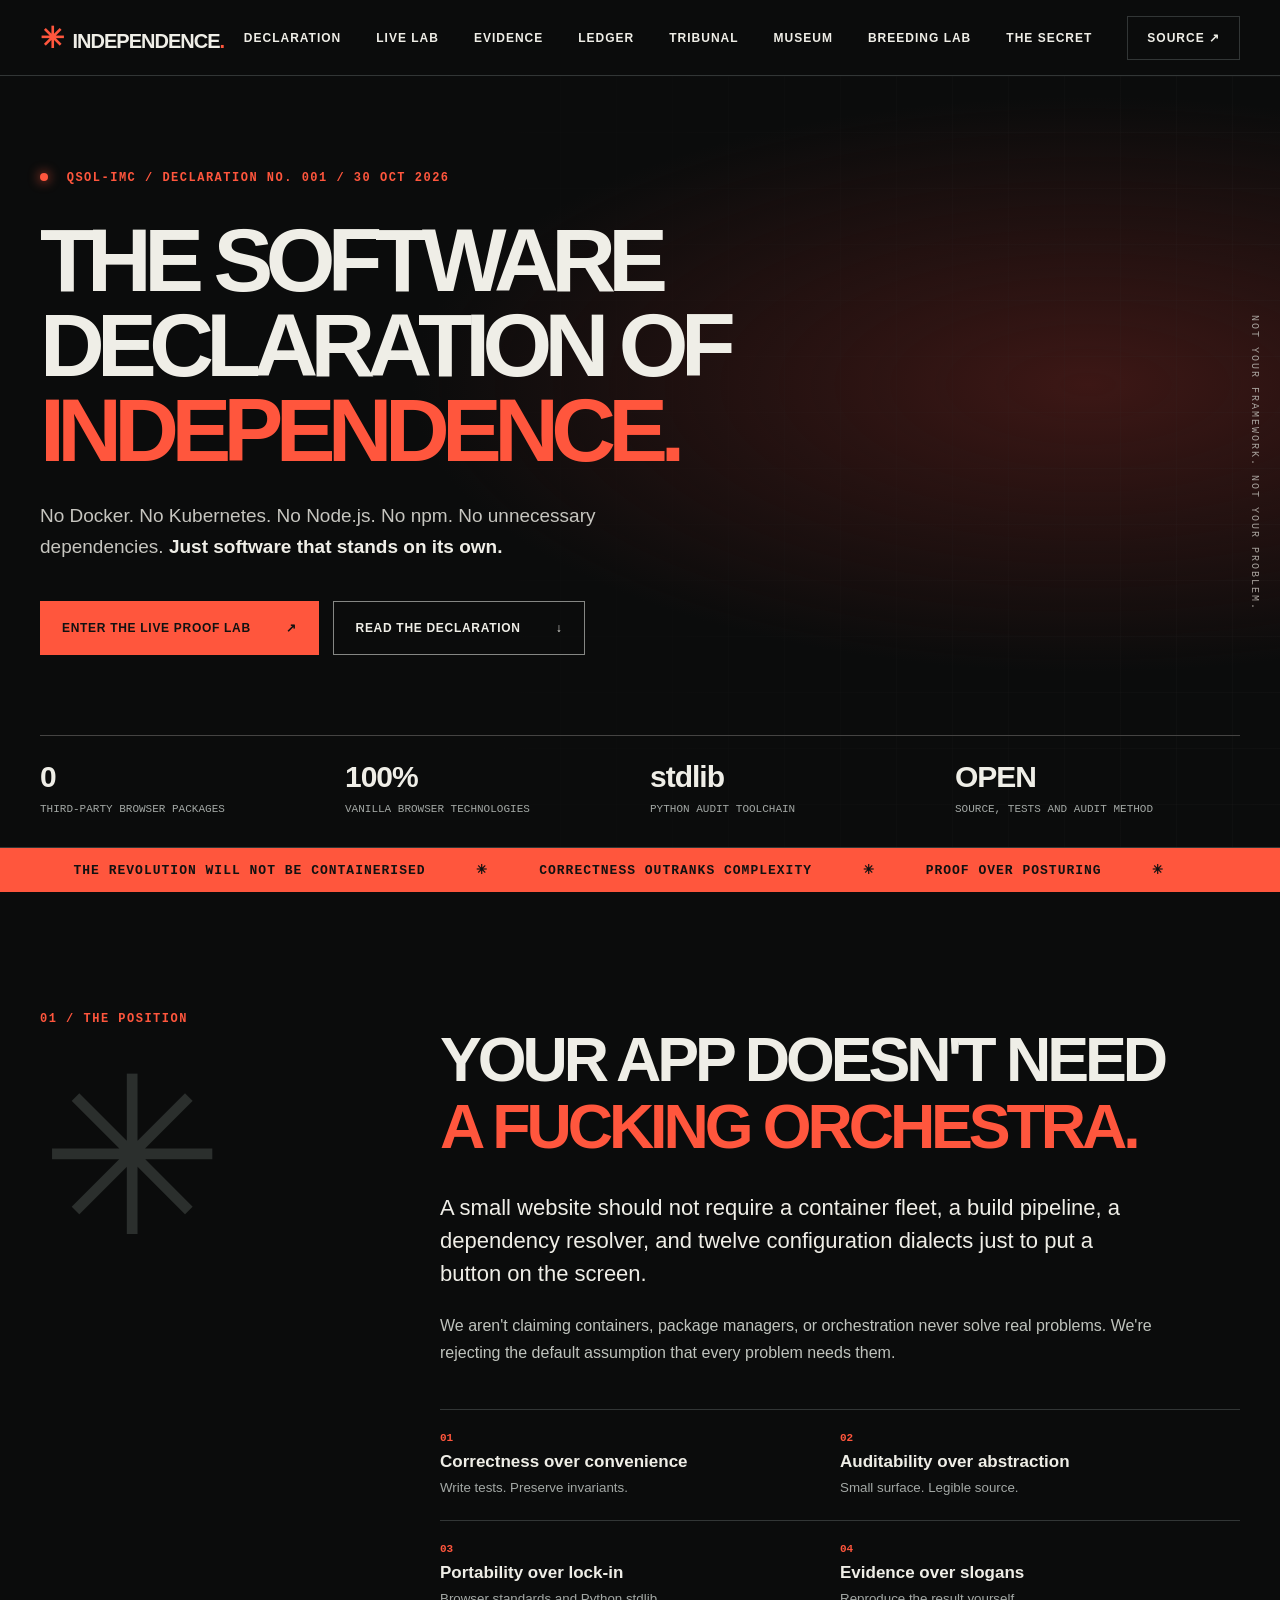
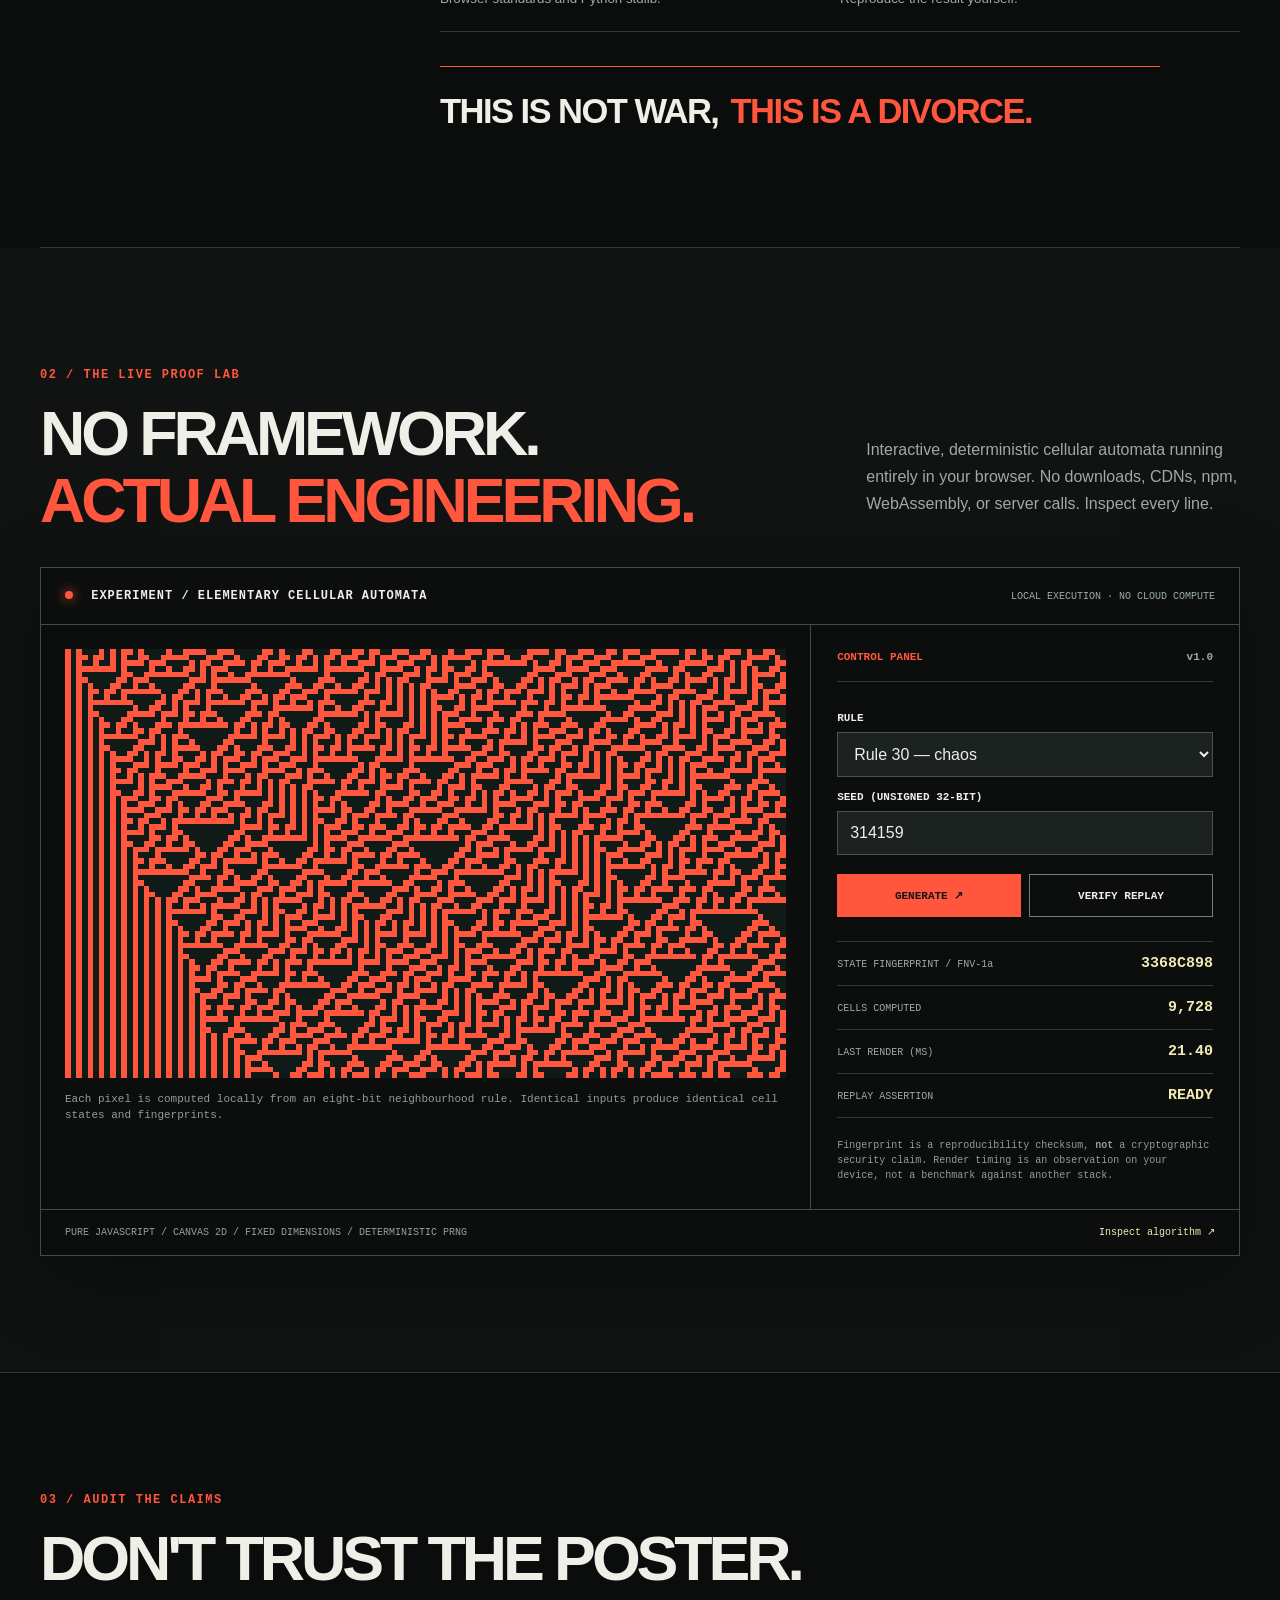
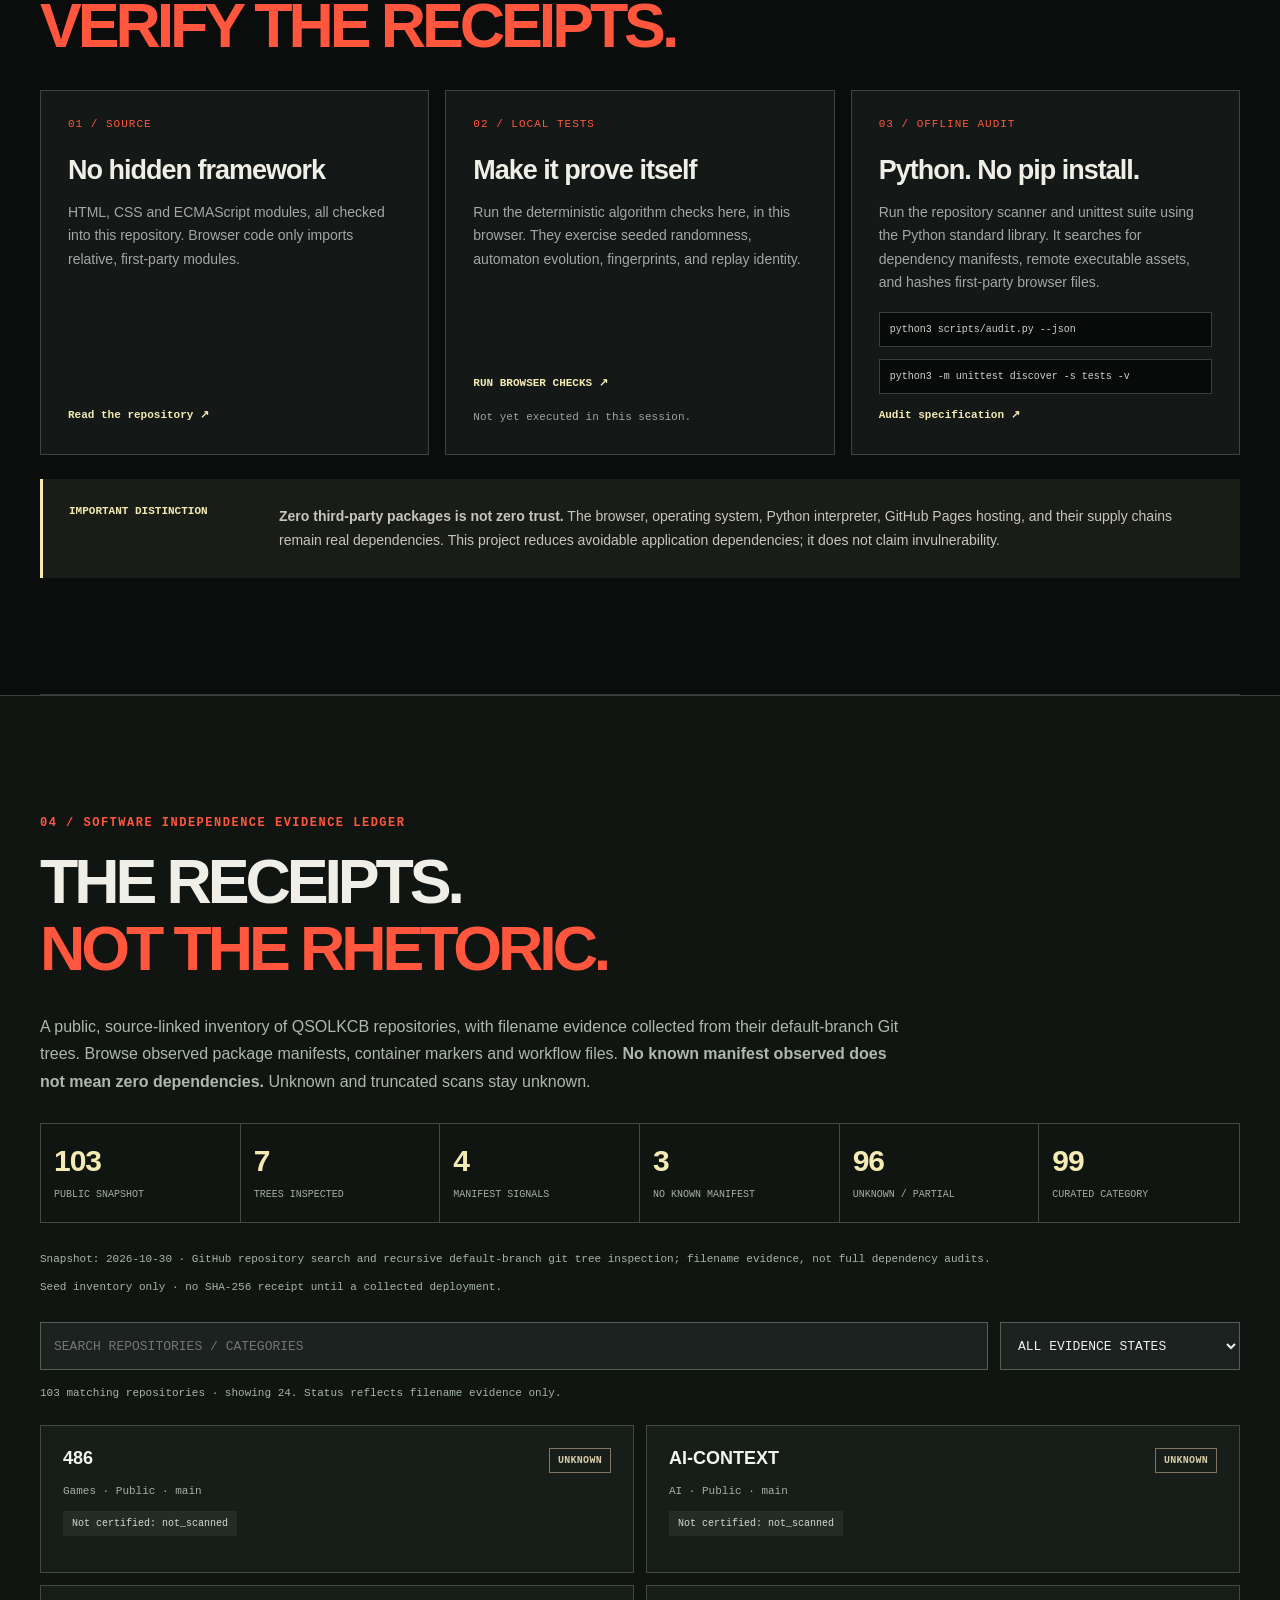
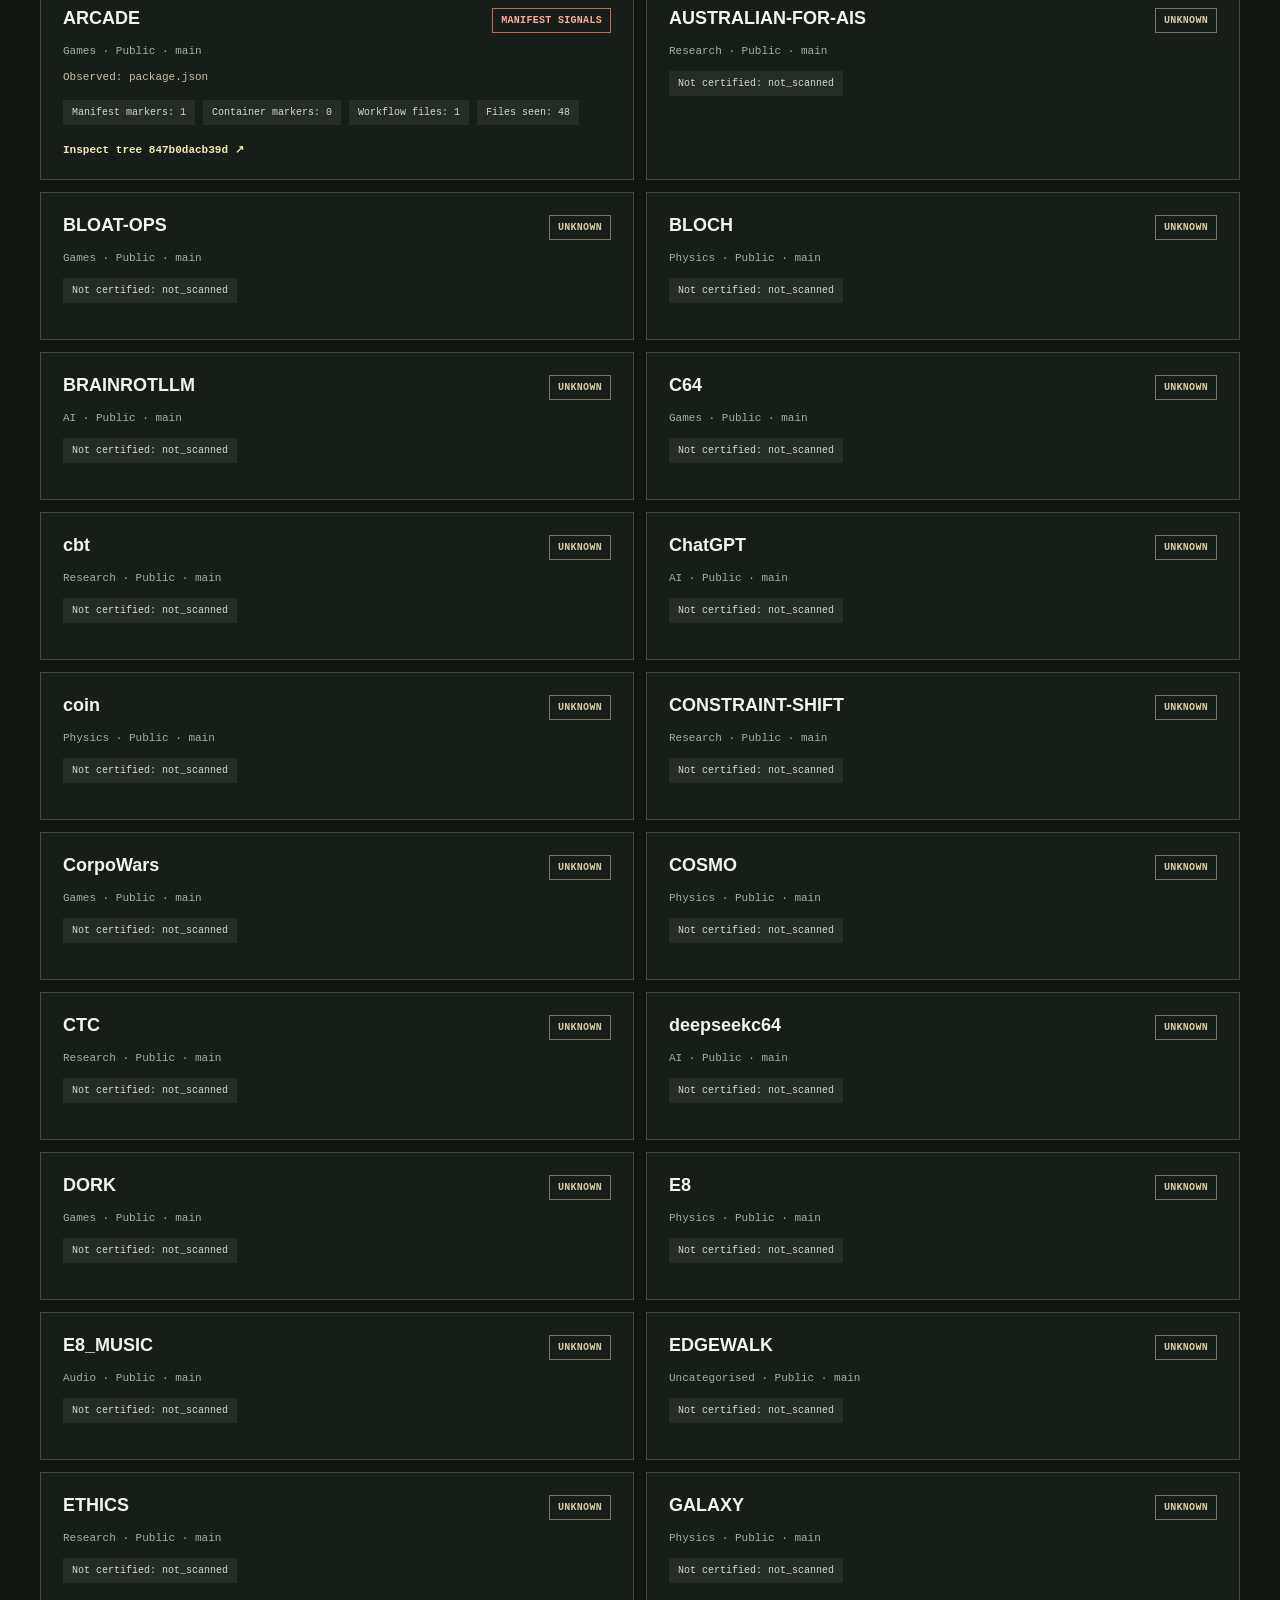
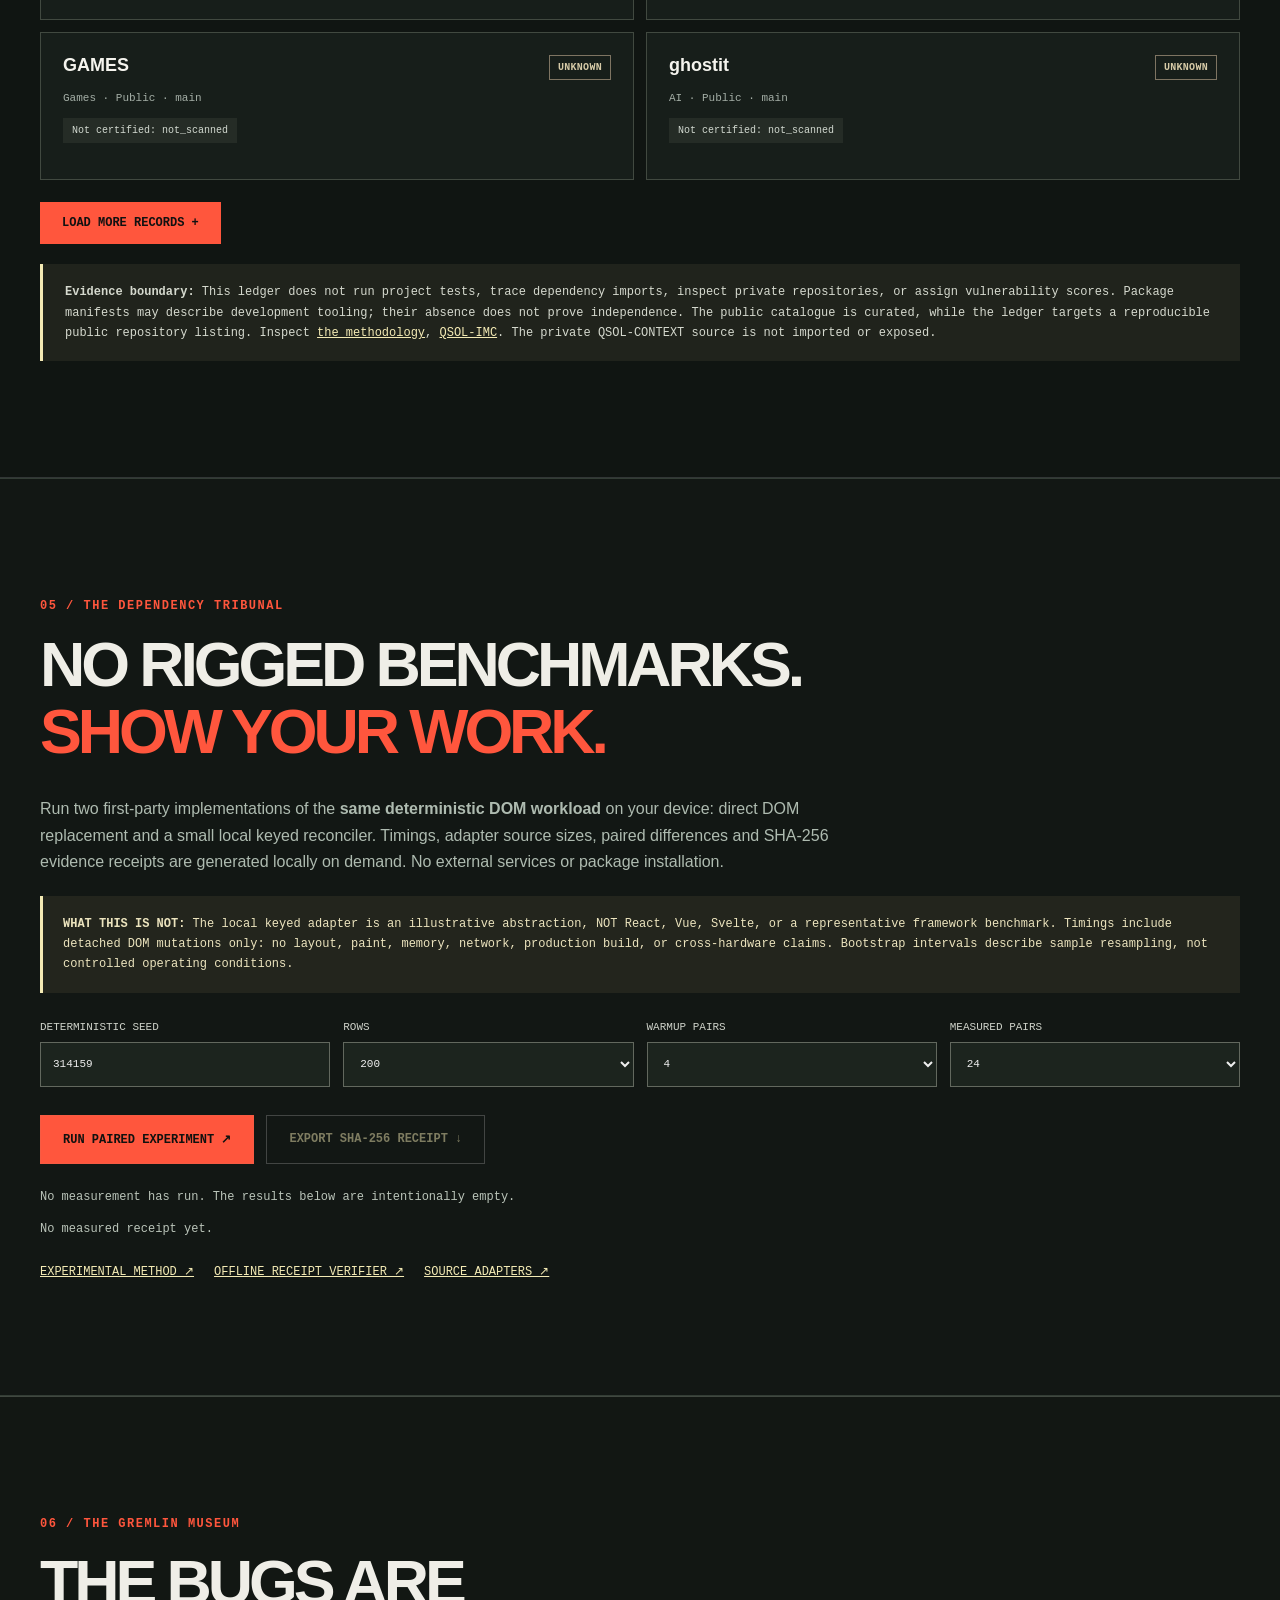
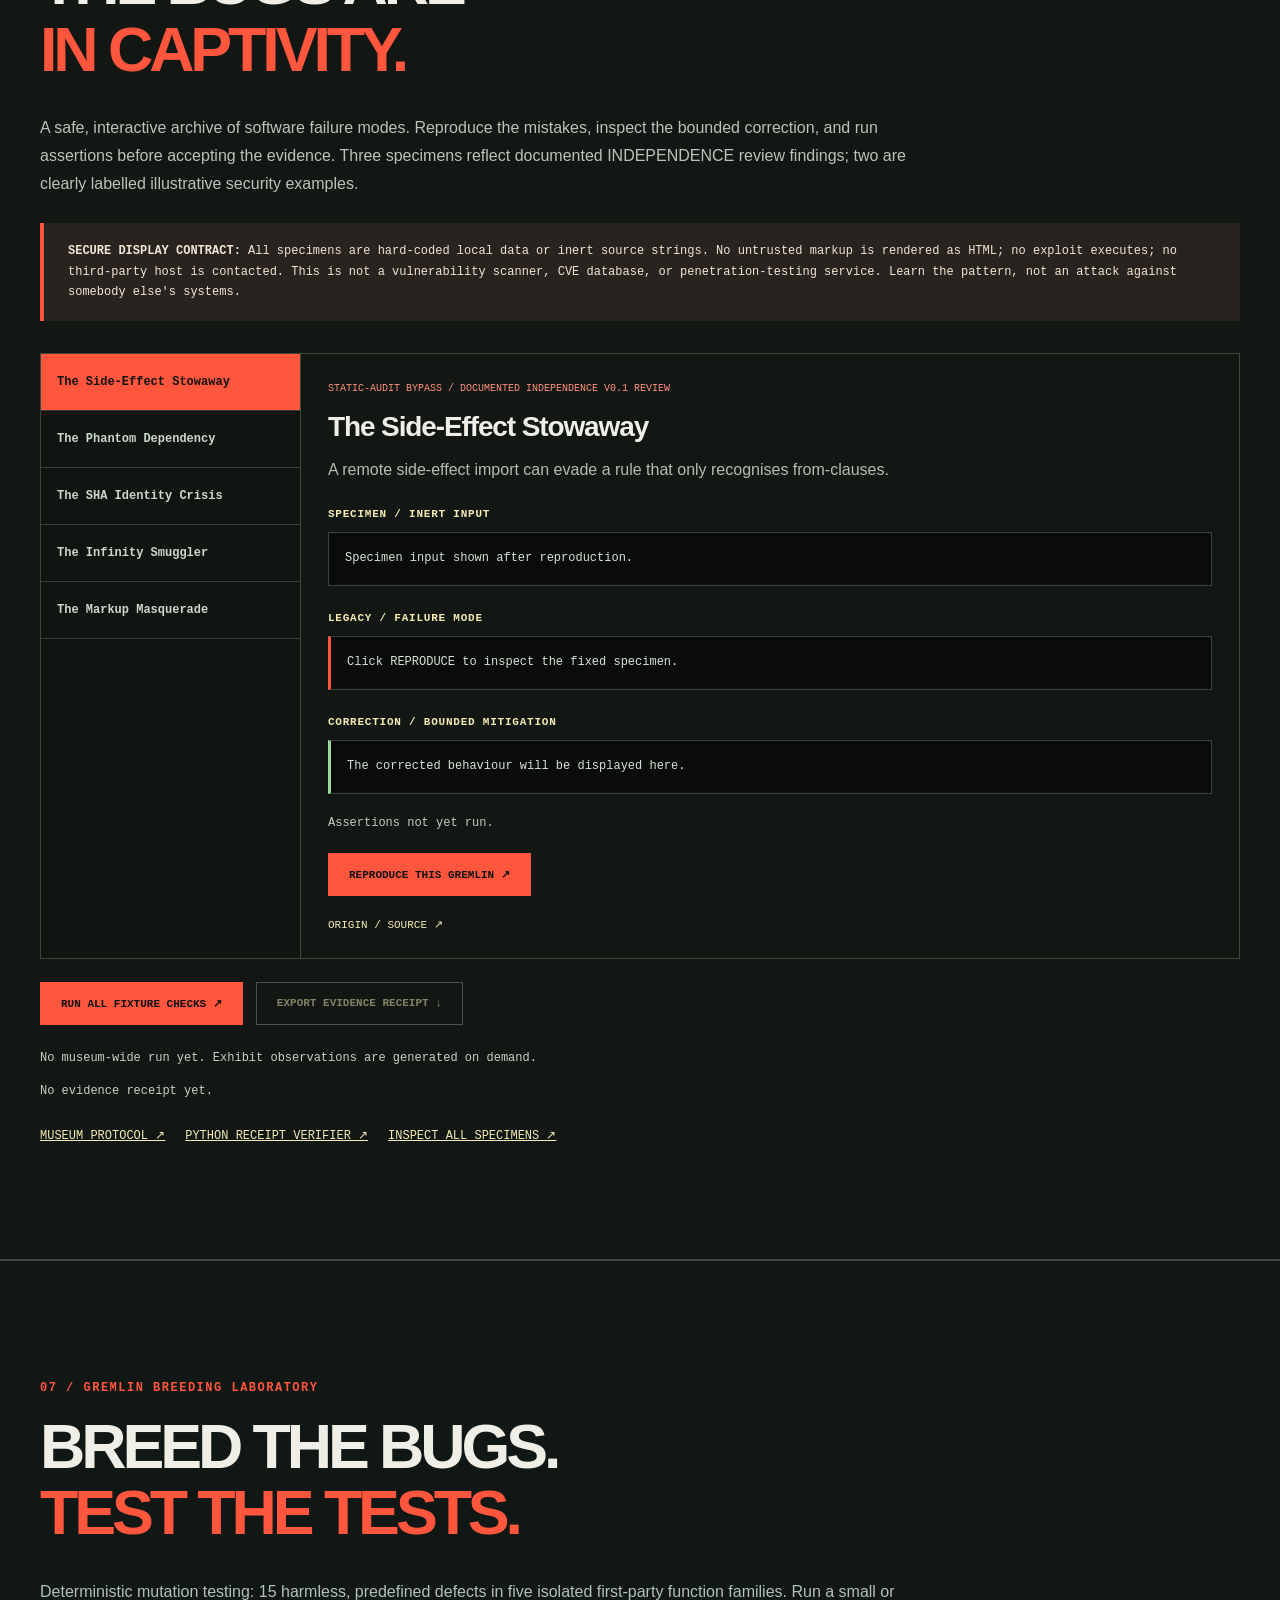
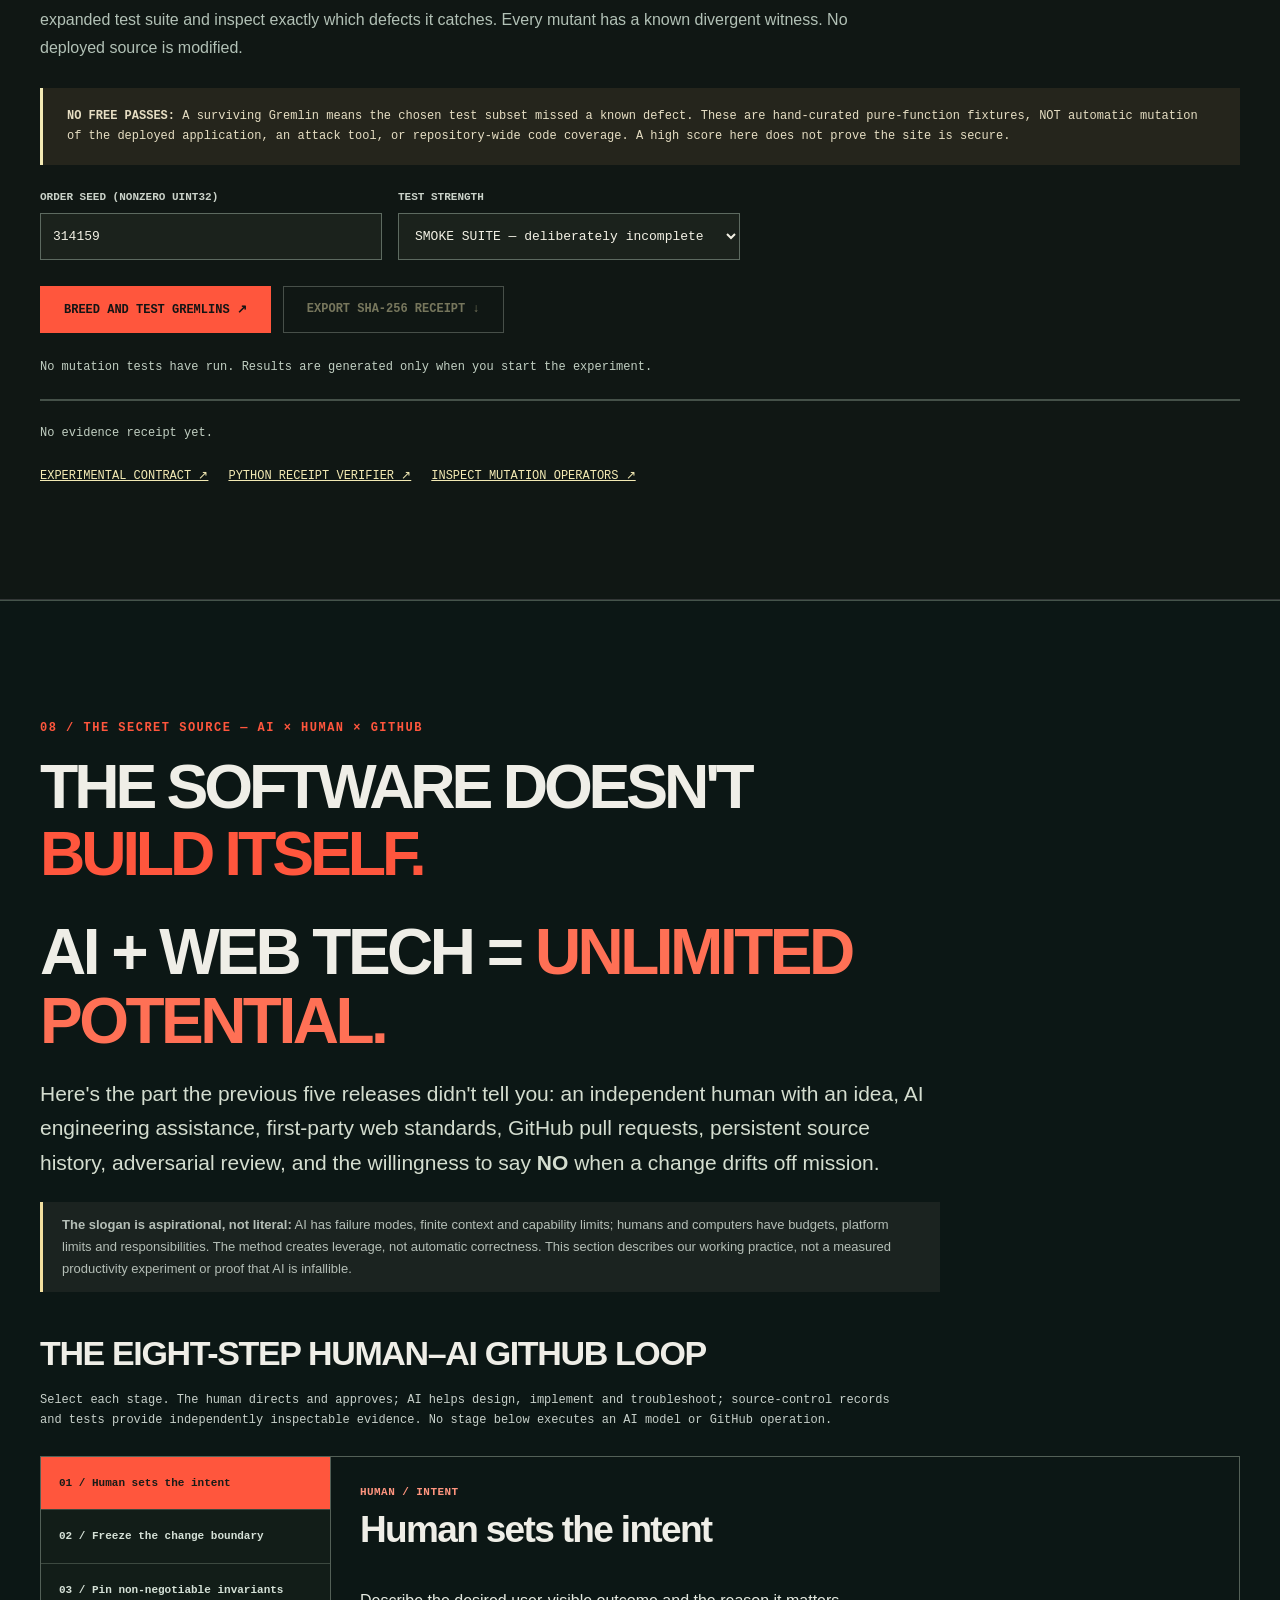
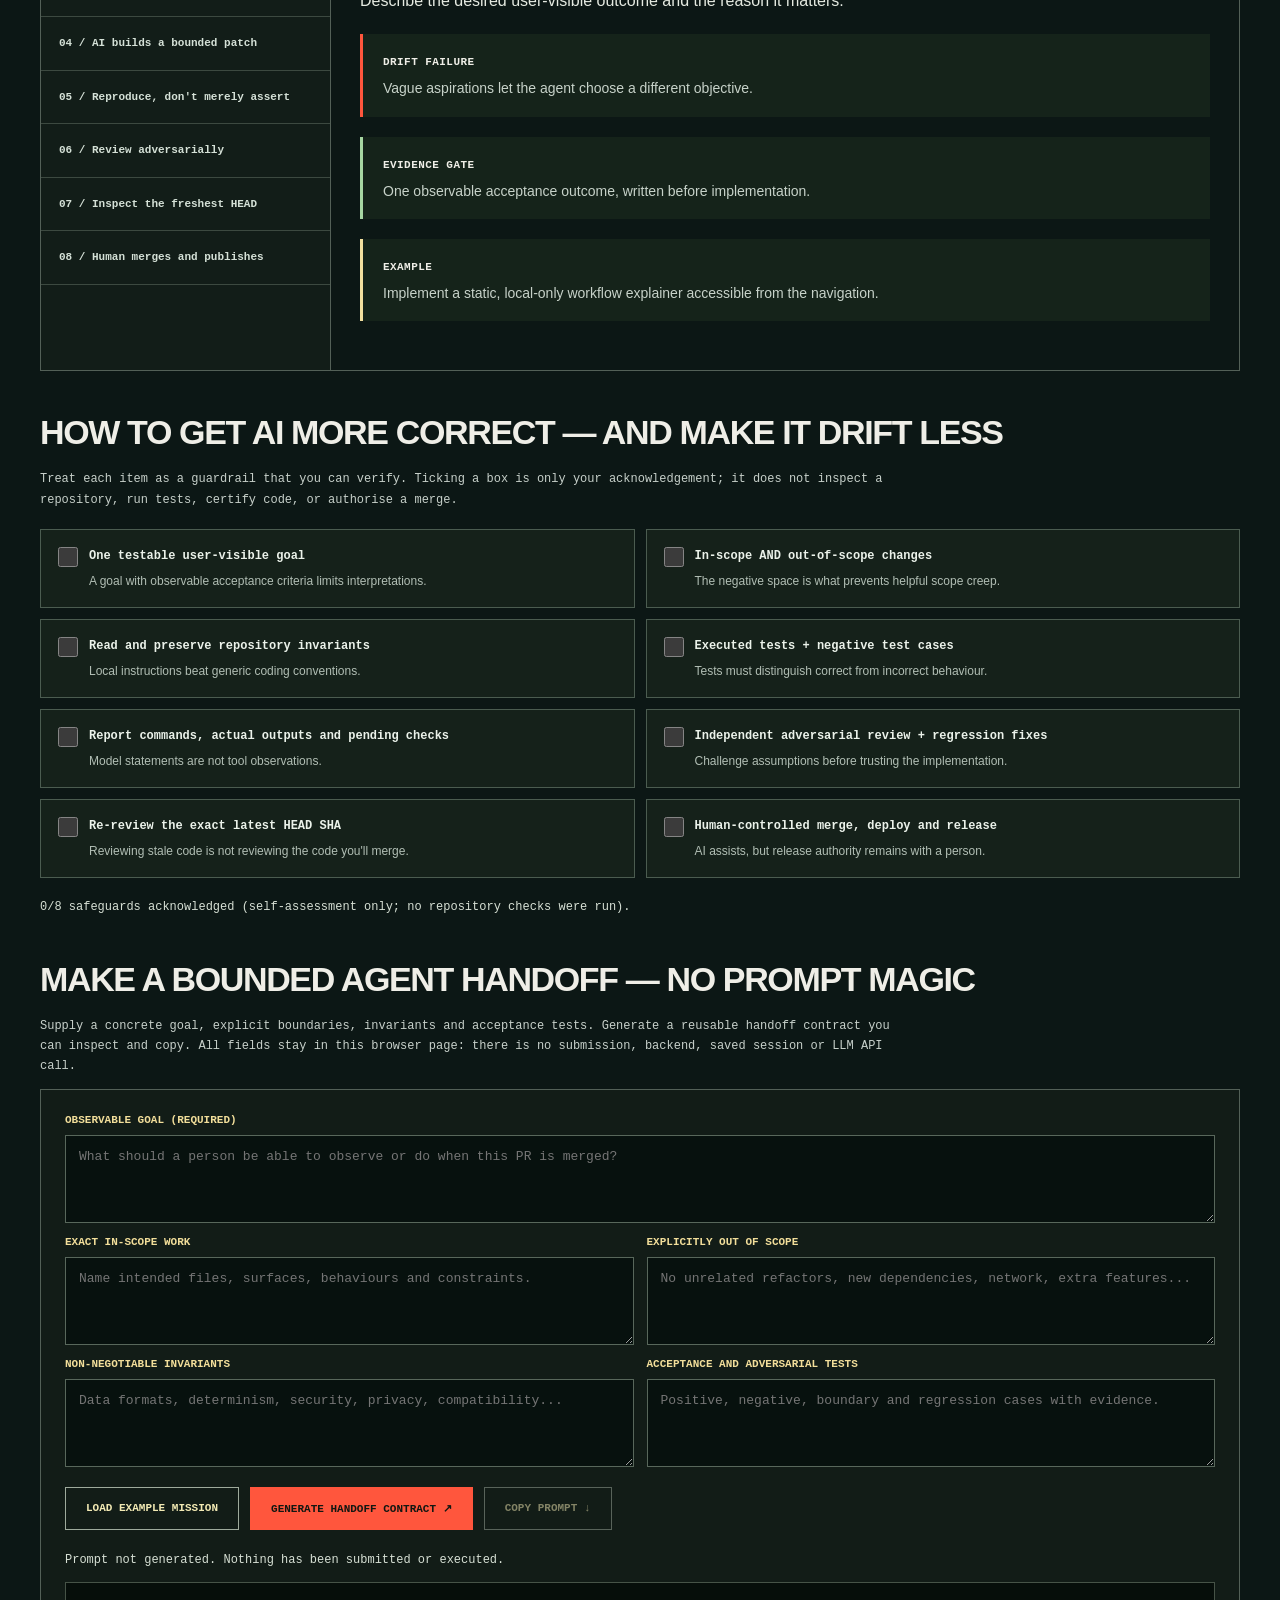
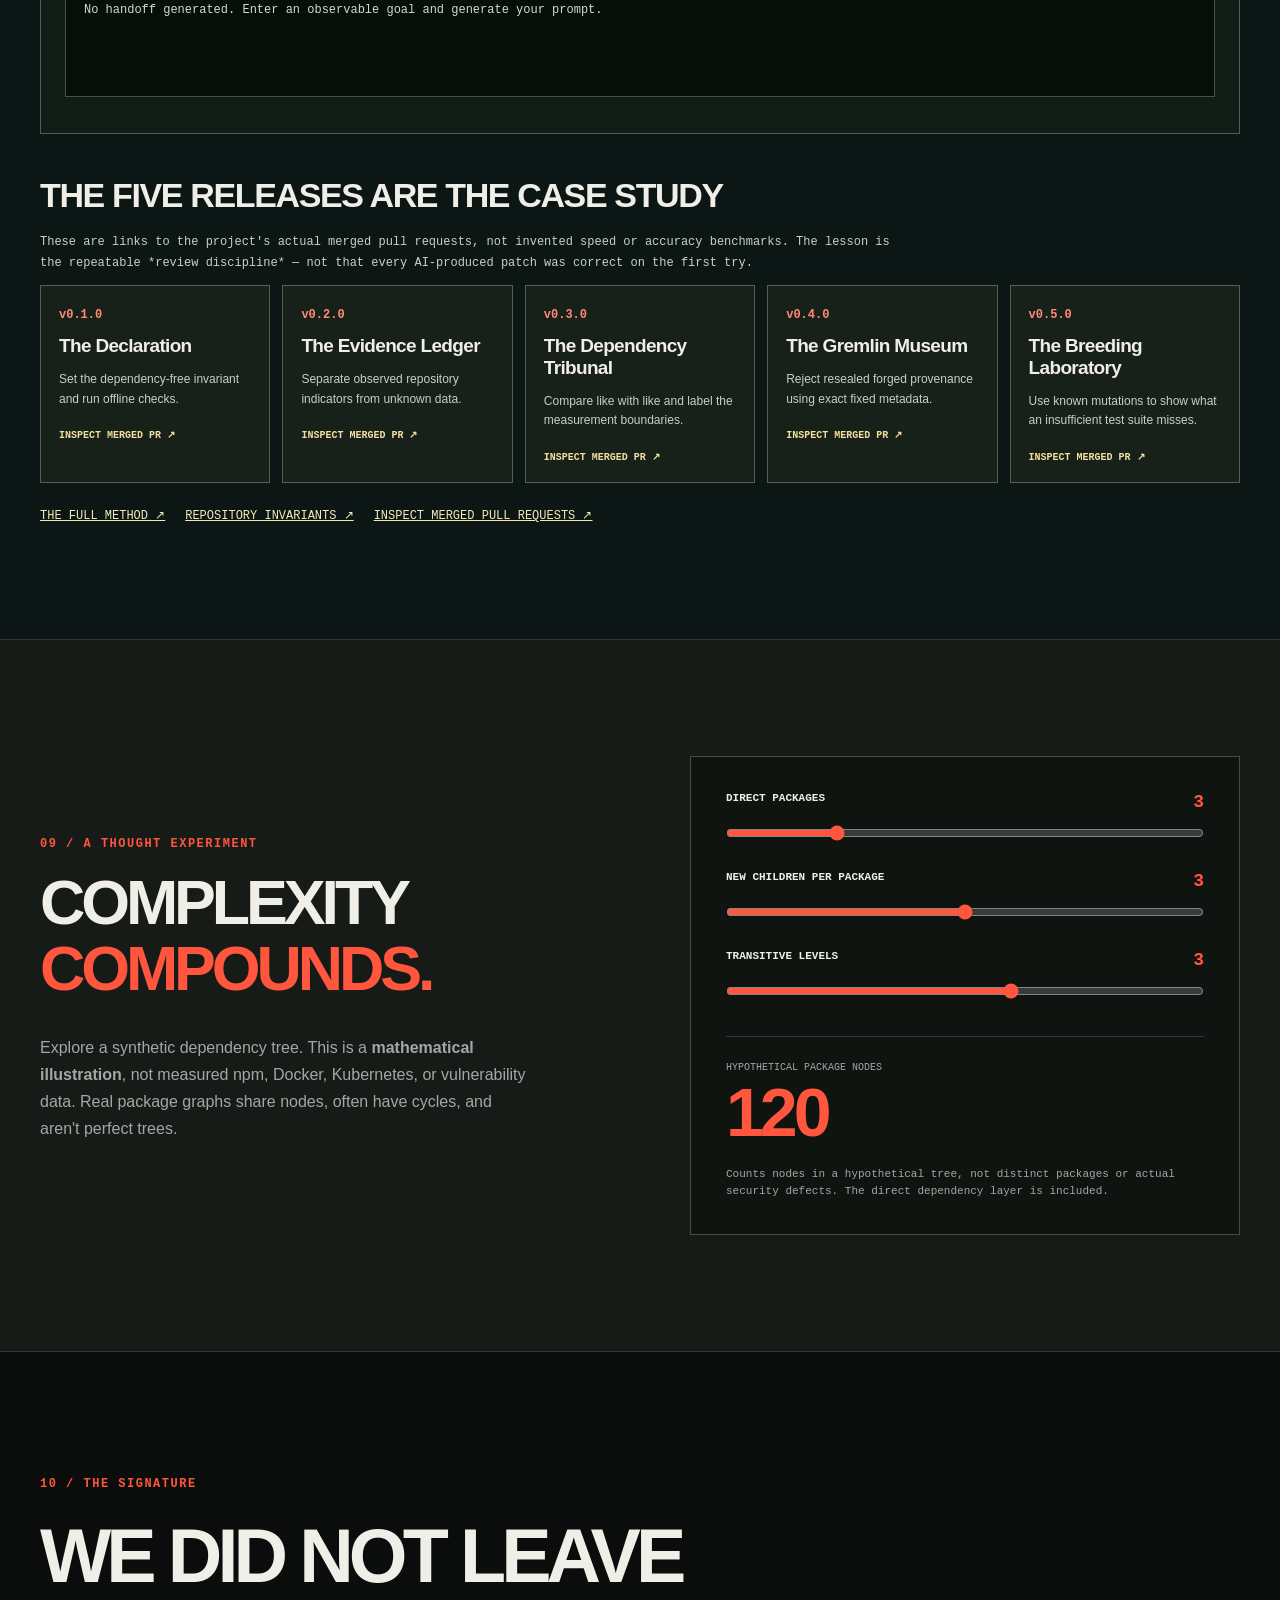
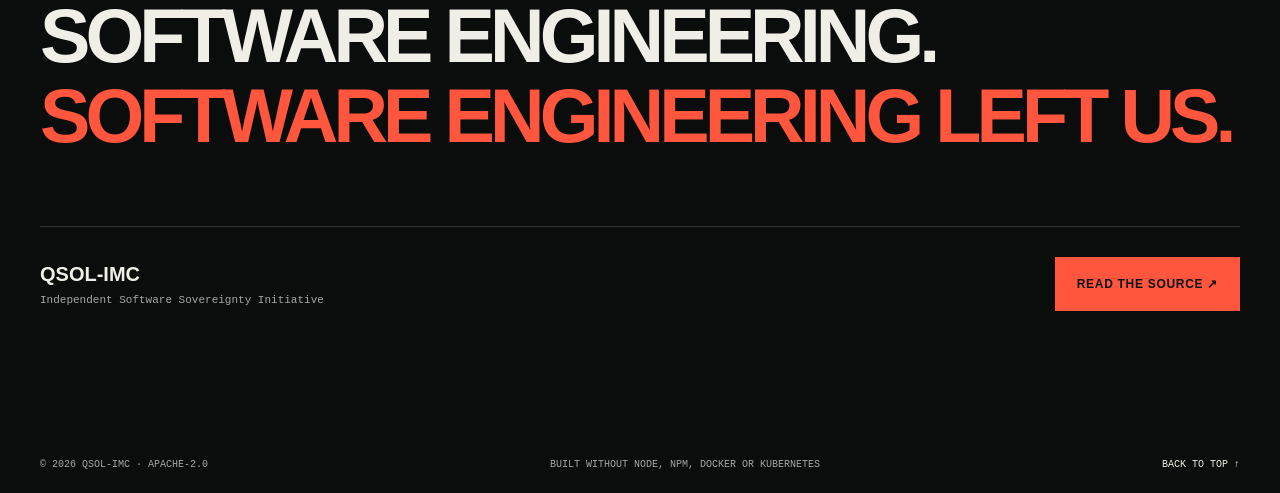
==== commit 362faf0a: "feat: surface AI–human GitHub method, interactive drift controls and local prompt builder" ====
--- a/index.html
+++ b/index.html
@@ -12,6 +12,7 @@
   <link rel="stylesheet" href="./tribunal/tribunal.css">
   <link rel="stylesheet" href="./museum/museum.css">
   <link rel="stylesheet" href="./breeding/breeding.css">
+  <link rel="stylesheet" href="./workflow/workflow.css">
   <script type="module" src="./app.js"></script>
 </head>
 <body>
@@ -26,6 +27,7 @@
       <a href="#tribunal">Tribunal</a>
       <a href="#museum">Museum</a>
       <a href="#breeding">Breeding Lab</a>
+      <a href="#workflow">The Secret</a>
       <a class="nav-github" href="https://github.com/QSOLKCB/INDEPENDENCE">Source ↗</a>
     </nav>
   </header>
@@ -211,9 +213,71 @@
       </div>
     </section>
 
+    <section id="workflow" class="section workflow-section">
+      <div class="wrap">
+        <div class="workflow-hero">
+          <span class="kicker">08 / THE SECRET SOURCE — AI × HUMAN × GITHUB</span>
+          <h2>THE SOFTWARE DOESN'T<br><span class="accent">BUILD ITSELF.</span></h2>
+          <p class="workflow-claim">AI + WEB TECH = <em>UNLIMITED POTENTIAL.</em></p>
+          <p class="workflow-lead">Here's the part the previous five releases didn't tell you: an independent human with an idea, AI engineering assistance, first-party web standards, GitHub pull requests, persistent source history, adversarial review, and the willingness to say <strong>NO</strong> when a change drifts off mission.</p>
+          <p class="workflow-qualification"><strong>The slogan is aspirational, not literal:</strong> AI has failure modes, finite context and capability limits; humans and computers have budgets, platform limits and responsibilities. The method creates leverage, not automatic correctness. This section describes our working practice, not a measured productivity experiment or proof that AI is infallible.</p>
+        </div>
+
+        <h3 class="workflow-heading">THE EIGHT-STEP HUMAN–AI GITHUB LOOP</h3>
+        <p class="workflow-gate-note">Select each stage. The human directs and approves; AI helps design, implement and troubleshoot; source-control records and tests provide independently inspectable evidence. No stage below executes an AI model or GitHub operation.</p>
+        <div class="workflow-shell">
+          <div id="workflow-stage-nav" class="workflow-stage-nav" role="group" aria-label="Workflow stages"></div>
+          <div id="workflow-stage-detail" class="workflow-stage-detail" role="region" aria-label="Selected workflow stage" aria-live="polite"></div>
+        </div>
+
+        <h3 class="workflow-heading">HOW TO GET AI MORE CORRECT — AND MAKE IT DRIFT LESS</h3>
+        <p class="workflow-gate-note">Treat each item as a guardrail that you can verify. Ticking a box is only your acknowledgement; it does not inspect a repository, run tests, certify code, or authorise a merge.</p>
+        <div id="workflow-gate-list" class="workflow-gate-grid" role="group" aria-label="Drift prevention checklist"></div>
+        <p id="workflow-gate-status" class="workflow-gate-status" role="status" aria-live="polite"></p>
+
+        <h3 class="workflow-heading">MAKE A BOUNDED AGENT HANDOFF — NO PROMPT MAGIC</h3>
+        <p class="workflow-gate-note">Supply a concrete goal, explicit boundaries, invariants and acceptance tests. Generate a reusable handoff contract you can inspect and copy. All fields stay in this browser page: there is no submission, backend, saved session or LLM API call.</p>
+        <div class="workflow-builder">
+          <div class="workflow-inputs">
+            <label for="workflow-goal">OBSERVABLE GOAL (REQUIRED)
+              <textarea id="workflow-goal" maxlength="1200" rows="3" placeholder="What should a person be able to observe or do when this PR is merged?"></textarea>
+            </label>
+            <label for="workflow-scope">EXACT IN-SCOPE WORK
+              <textarea id="workflow-scope" maxlength="1200" rows="3" placeholder="Name intended files, surfaces, behaviours and constraints."></textarea>
+            </label>
+            <label for="workflow-excluded">EXPLICITLY OUT OF SCOPE
+              <textarea id="workflow-excluded" maxlength="1200" rows="3" placeholder="No unrelated refactors, new dependencies, network, extra features..."></textarea>
+            </label>
+            <label for="workflow-invariants">NON-NEGOTIABLE INVARIANTS
+              <textarea id="workflow-invariants" maxlength="1200" rows="3" placeholder="Data formats, determinism, security, privacy, compatibility..."></textarea>
+            </label>
+            <label for="workflow-acceptance">ACCEPTANCE AND ADVERSARIAL TESTS
+              <textarea id="workflow-acceptance" maxlength="1200" rows="3" placeholder="Positive, negative, boundary and regression cases with evidence."></textarea>
+            </label>
+          </div>
+          <div class="workflow-buttons">
+            <button id="workflow-load-example" class="secondary" type="button">LOAD EXAMPLE MISSION</button>
+            <button id="workflow-build" type="button">GENERATE HANDOFF CONTRACT ↗</button>
+            <button id="workflow-copy" class="secondary" type="button" disabled>COPY PROMPT ↓</button>
+          </div>
+          <p id="workflow-builder-status" class="workflow-builder-status" role="status" aria-live="polite">No handoff generated.</p>
+          <pre id="workflow-prompt" class="workflow-prompt" aria-label="Generated agent handoff prompt">No handoff generated.</pre>
+        </div>
+
+        <h3 class="workflow-heading">THE FIVE RELEASES ARE THE CASE STUDY</h3>
+        <p class="workflow-gate-note">These are links to the project's actual merged pull requests, not invented speed or accuracy benchmarks. The lesson is the repeatable *review discipline* — not that every AI-produced patch was correct on the first try.</p>
+        <div id="workflow-case-studies" class="workflow-cases" aria-label="Versioned GitHub workflow case studies"></div>
+        <div class="tribunal-links">
+          <a href="https://github.com/QSOLKCB/INDEPENDENCE/blob/main/docs/AI-HUMAN-WORKFLOW.md">THE FULL METHOD ↗</a>
+          <a href="https://github.com/QSOLKCB/INDEPENDENCE/blob/main/docs/INVARIANTS.md">REPOSITORY INVARIANTS ↗</a>
+          <a href="https://github.com/QSOLKCB/INDEPENDENCE/pulls?q=is%3Apr+is%3Amerged">INSPECT MERGED PULL REQUESTS ↗</a>
+        </div>
+      </div>
+    </section>
+
     <section class="section impact-section">
       <div class="wrap impact-grid">
-        <div><span class="kicker">08 / A THOUGHT EXPERIMENT</span><h2>COMPLEXITY<br><span class="accent">COMPOUNDS.</span></h2><p>Explore a synthetic dependency tree. This is a <strong>mathematical illustration</strong>, not measured npm, Docker, Kubernetes, or vulnerability data. Real package graphs share nodes, often have cycles, and aren't perfect trees.</p></div>
+        <div><span class="kicker">09 / A THOUGHT EXPERIMENT</span><h2>COMPLEXITY<br><span class="accent">COMPOUNDS.</span></h2><p>Explore a synthetic dependency tree. This is a <strong>mathematical illustration</strong>, not measured npm, Docker, Kubernetes, or vulnerability data. Real package graphs share nodes, often have cycles, and aren't perfect trees.</p></div>
         <div class="impact-panel">
           <label for="direct">Direct packages <output id="direct-value">3</output></label><input type="range" id="direct" min="1" max="10" value="3">
           <label for="fanout">New children per package <output id="fanout-value">3</output></label><input type="range" id="fanout" min="1" max="5" value="3">
@@ -224,7 +288,7 @@
     </section>
 
     <section class="closing wrap">
-      <div class="kicker">09 / THE SIGNATURE</div>
+      <div class="kicker">10 / THE SIGNATURE</div>
       <h2>WE DID NOT LEAVE<br>SOFTWARE ENGINEERING.<br><em>SOFTWARE ENGINEERING LEFT US.</em></h2>
       <div class="signature"><div><strong>QSOL-IMC</strong><span>Independent Software Sovereignty Initiative</span></div><a class="action primary" href="https://github.com/QSOLKCB/INDEPENDENCE">READ THE SOURCE ↗</a></div>
     </section>
--- a/workflow/workflow.css
+++ b/workflow/workflow.css
@@ -0,0 +1,47 @@
+/* AI–HUMAN-WORKFLOW/1: static educational interface, no external assets */
+.workflow-section{background:#0c1715;border-top:1px solid #45544b}
+.workflow-hero{max-width:1050px}
+.workflow-claim{font-size:clamp(30px,5vw,68px);letter-spacing:-.055em;line-height:1.08;margin:20px 0;font-weight:900;text-transform:uppercase}
+.workflow-claim em{font-style:normal;color:#ff7055}
+.workflow-lead{max-width:900px;font-size:clamp(16px,1.7vw,21px);line-height:1.65;color:#d4ddcf}
+.workflow-qualification{max-width:900px;color:#b4beb6;font-size:13px;line-height:1.7;border-left:3px solid #f2df9f;padding:12px 19px;background:#1b2320}
+.workflow-heading{font-size:clamp(23px,3vw,34px);margin:42px 0 17px;letter-spacing:-.04em}
+.workflow-shell{border:1px solid #536057;display:grid;grid-template-columns:minmax(210px,290px) minmax(0,1fr);margin:25px 0}
+.workflow-stage-nav{background:#121d18;border-right:1px solid #536057;display:flex;flex-direction:column}
+.workflow-stage-button{border:0;border-bottom:1px solid #3c4940;background:transparent;color:#d5e1d7;text-align:left;cursor:pointer;font:bold 11px/1.5 "Courier New",monospace;padding:18px}
+.workflow-stage-button[aria-pressed=true]{background:#ff563d;color:#181b17}
+.workflow-stage-detail{padding:29px;min-width:0}
+.workflow-stage-detail h3{font-size:clamp(23px,3vw,37px);line-height:1.12;letter-spacing:-.045em}
+.workflow-owner,.workflow-stage-detail strong{font:700 11px "Courier New",monospace;letter-spacing:.04em}
+.workflow-owner{color:#ff957f}.workflow-stage-description{font-size:16px;line-height:1.7;color:#e5eae1}
+.workflow-drift,.workflow-proof,.workflow-example{margin:20px 0;padding:17px 20px;background:#15231a;border-left:3px solid #899689}
+.workflow-drift{border-left-color:#ff563d}.workflow-proof{border-left-color:#a6d6a2}.workflow-example{border-left-color:#f2df9f}
+.workflow-drift p,.workflow-proof p,.workflow-example p{font-size:14px;line-height:1.6;margin:8px 0 0;color:#c7d2c9}
+.workflow-gate-note{font:12px/1.7 "Courier New",monospace;color:#c7d0ca;max-width:850px}
+.workflow-gate-grid{display:grid;grid-template-columns:repeat(2,minmax(0,1fr));gap:11px;margin:19px 0}
+.workflow-gate{border:1px solid #4b5c50;background:#15211a;padding:17px;display:flex;align-items:flex-start;gap:11px;cursor:pointer}
+.workflow-gate input{accent-color:#ff563d;flex:0 0 auto;width:20px;height:20px;margin:0}
+.workflow-gate-label{display:flex;flex-direction:column;gap:7px}
+.workflow-gate strong{font:700 12px/1.5 "Courier New",monospace;color:#ebf2ea}
+.workflow-gate small{color:#b1beb4;font:12px/1.5 Arial,sans-serif}
+.workflow-gate-status,.workflow-builder-status{color:#d7e0d5;font:12px/1.7 "Courier New",monospace}
+.workflow-builder{border:1px solid #536057;padding:24px;background:#121c17}
+.workflow-inputs{display:grid;grid-template-columns:repeat(2,minmax(0,1fr));gap:13px}
+.workflow-inputs label{display:flex;flex-direction:column;gap:9px;color:#f2de9a;font:700 11px "Courier New",monospace}
+.workflow-inputs textarea{min-height:88px;resize:vertical;background:#07110e;color:#eff4ee;border:1px solid #58675b;padding:13px;line-height:1.5;font:13px "Courier New",monospace;max-width:100%}
+.workflow-inputs label:first-child{grid-column:1/-1}
+.workflow-buttons{display:flex;gap:11px;flex-wrap:wrap;margin:20px 0}
+.workflow-buttons button{padding:14px 20px;background:#ff563d;color:#121712;border:1px solid #ff563d;font:900 11px "Courier New",monospace;cursor:pointer}
+.workflow-buttons button.secondary{background:transparent;color:#f3eab4;border-color:#9eaa9c}
+.workflow-buttons button:disabled{opacity:.5;cursor:not-allowed}
+.workflow-prompt{background:#060e0a;border:1px solid #465347;min-height:115px;max-height:360px;overflow:auto;white-space:pre-wrap;overflow-wrap:anywhere;color:#cdddcf;font:12px/1.55 "Courier New",monospace;padding:18px}
+.workflow-error{color:#ff987d}
+.workflow-cases{display:grid;grid-template-columns:repeat(5,minmax(0,1fr));gap:12px}
+.workflow-case{border:1px solid #526056;background:#172019;padding:18px}
+.workflow-case-version{font:700 12px "Courier New",monospace;color:#ff8a73}
+.workflow-case h4{font-size:19px;line-height:1.15;margin:13px 0;letter-spacing:-.035em}
+.workflow-case p{font-size:12px;line-height:1.65;color:#c7d0c7}
+.workflow-case a{display:inline-block;margin-top:8px;color:#f2df9f;text-decoration:none;font:bold 10px "Courier New",monospace}
+@media(max-width:1050px){.workflow-cases{grid-template-columns:repeat(3,minmax(0,1fr))}}
+@media(max-width:720px){.workflow-shell{grid-template-columns:1fr}.workflow-stage-nav{border-right:0;border-bottom:1px solid #536057}.workflow-stage-detail{padding:19px}.workflow-gate-grid,.workflow-inputs{grid-template-columns:1fr}.workflow-inputs label:first-child{grid-column:auto}.workflow-cases{grid-template-columns:1fr 1fr}}
+@media(max-width:465px){.workflow-cases{grid-template-columns:1fr}}
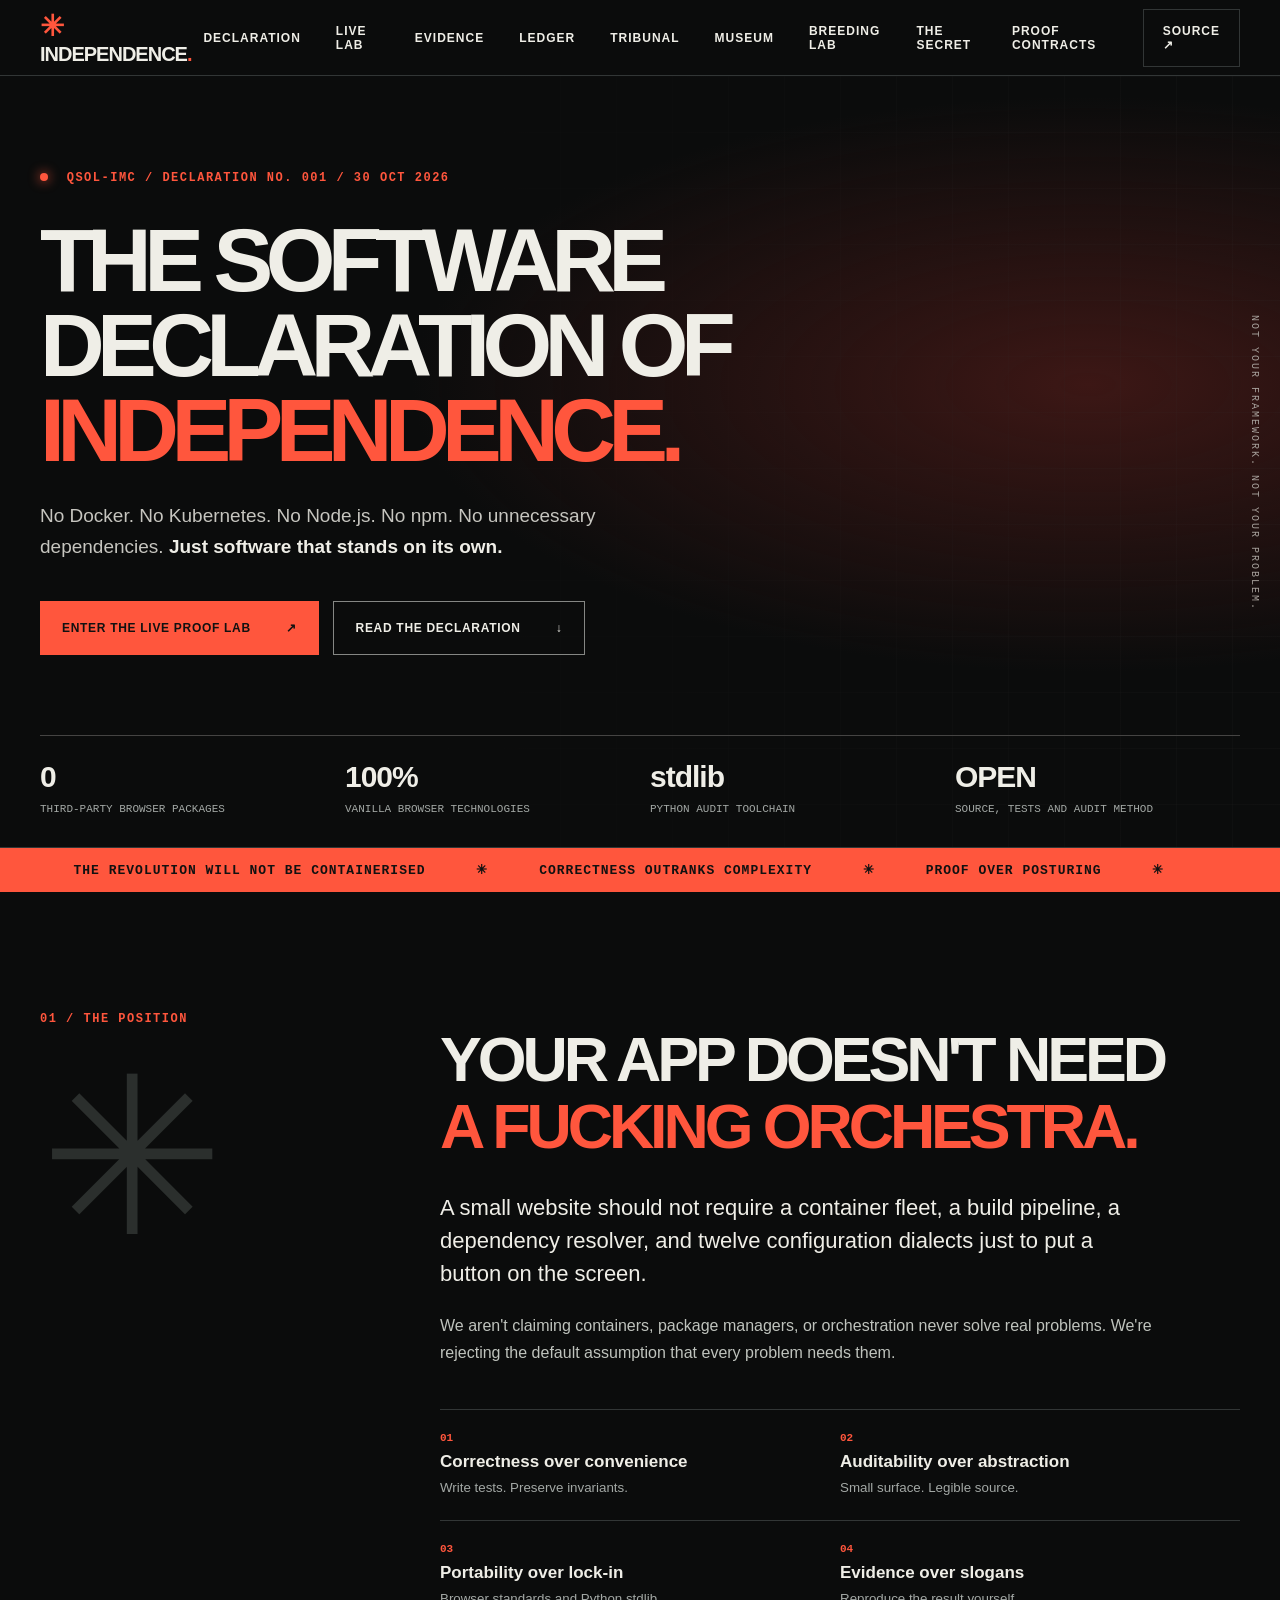
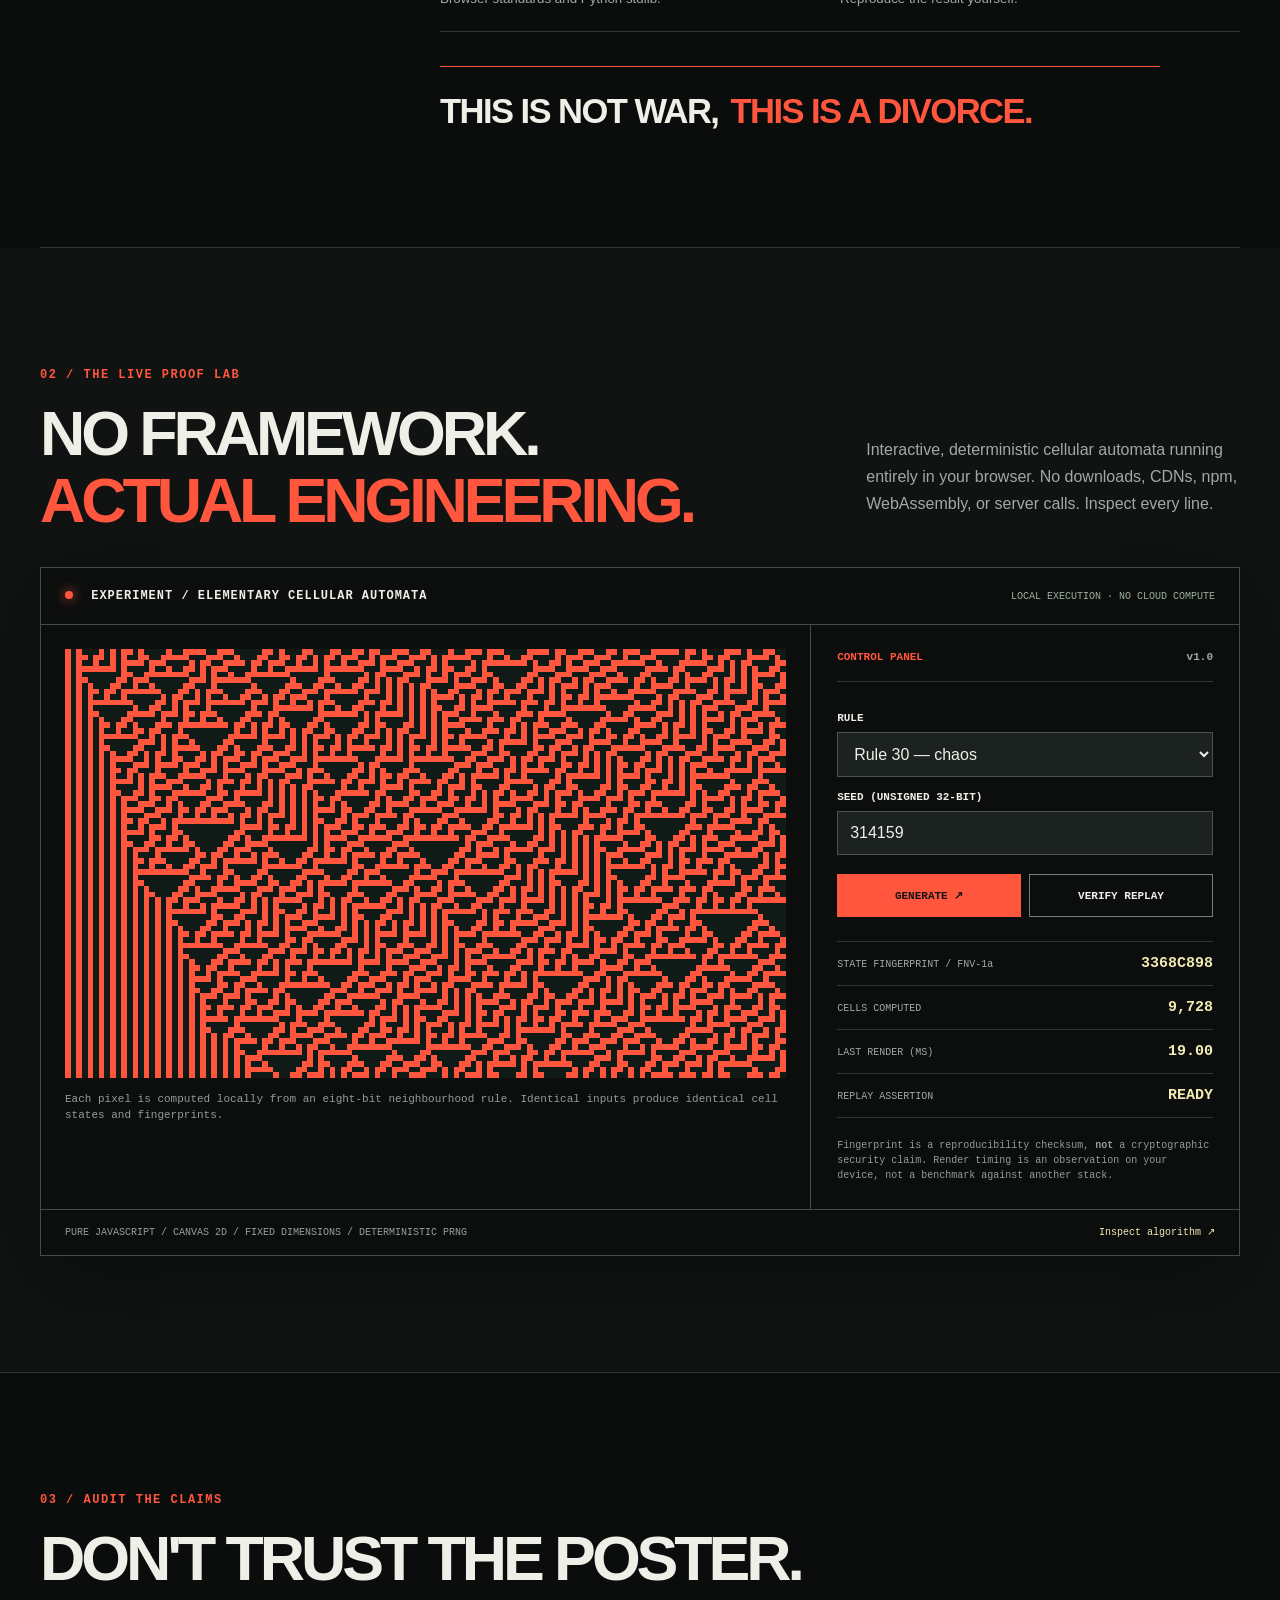
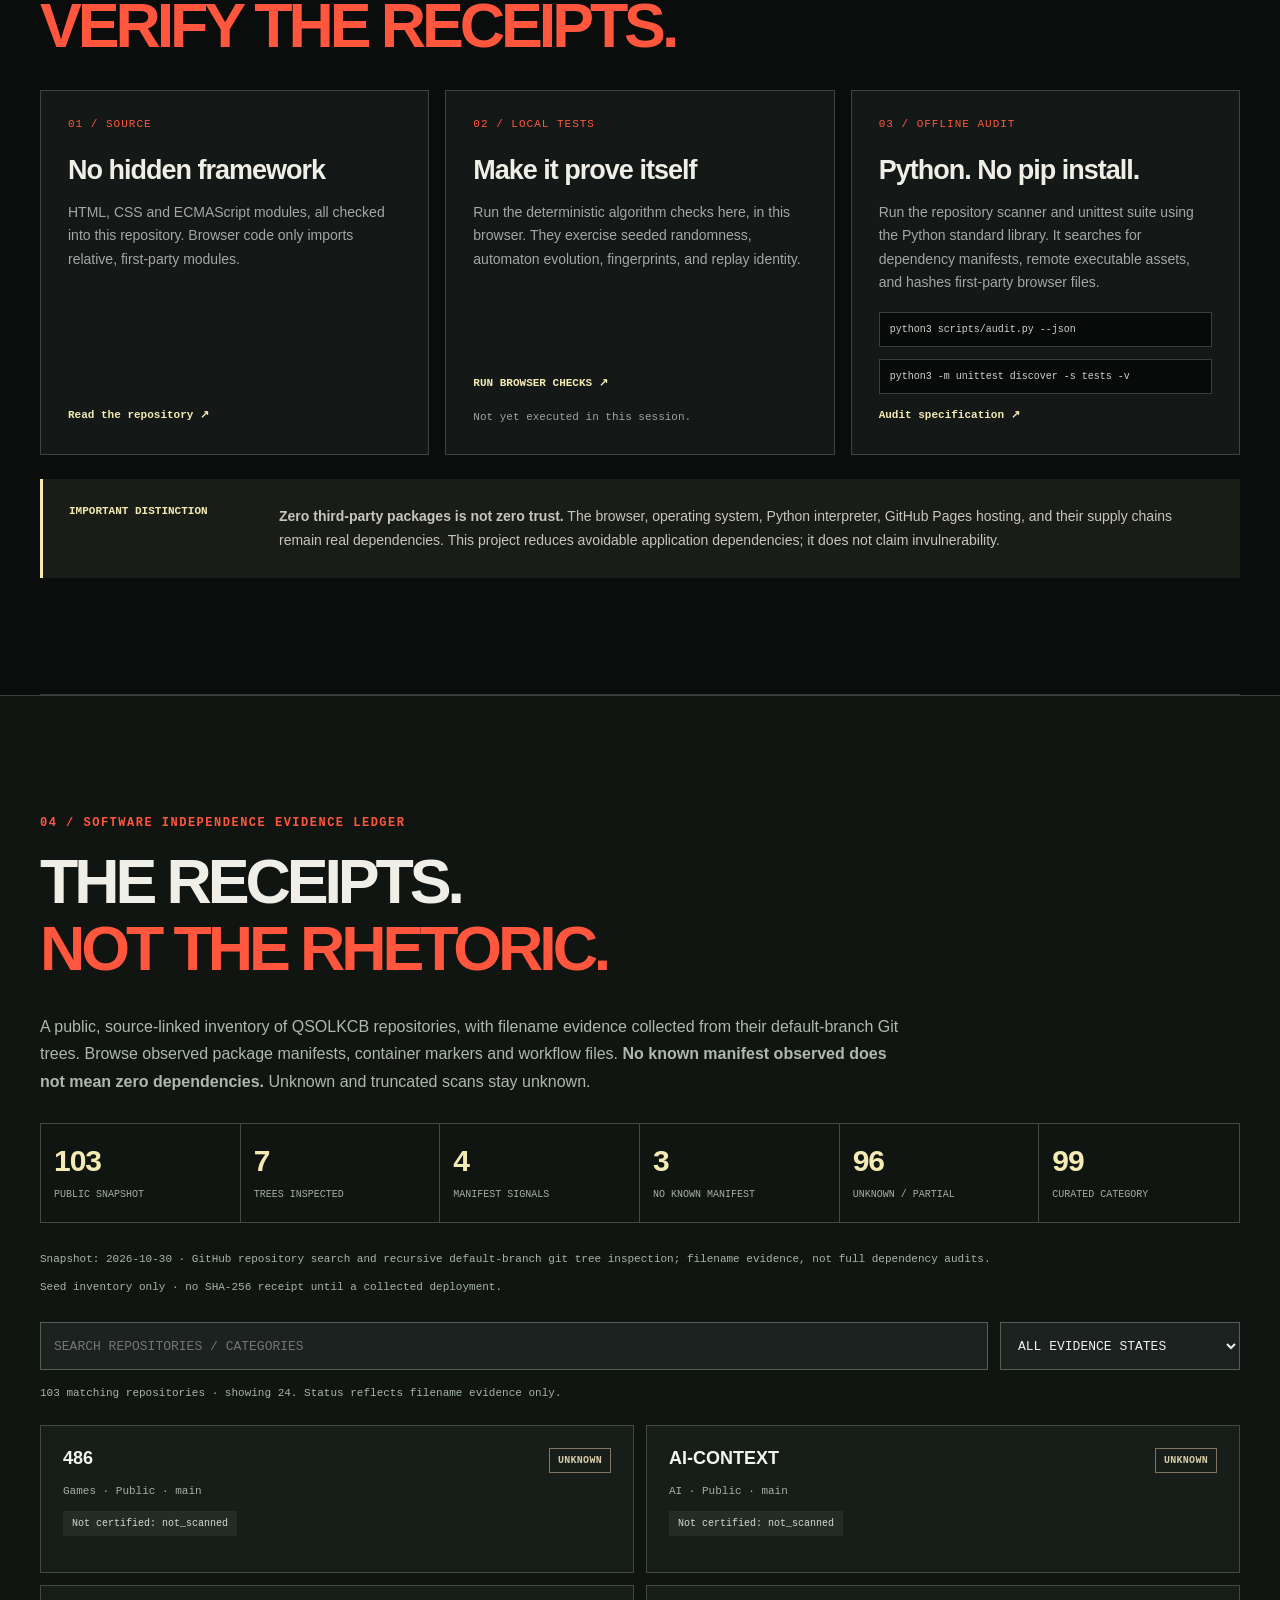
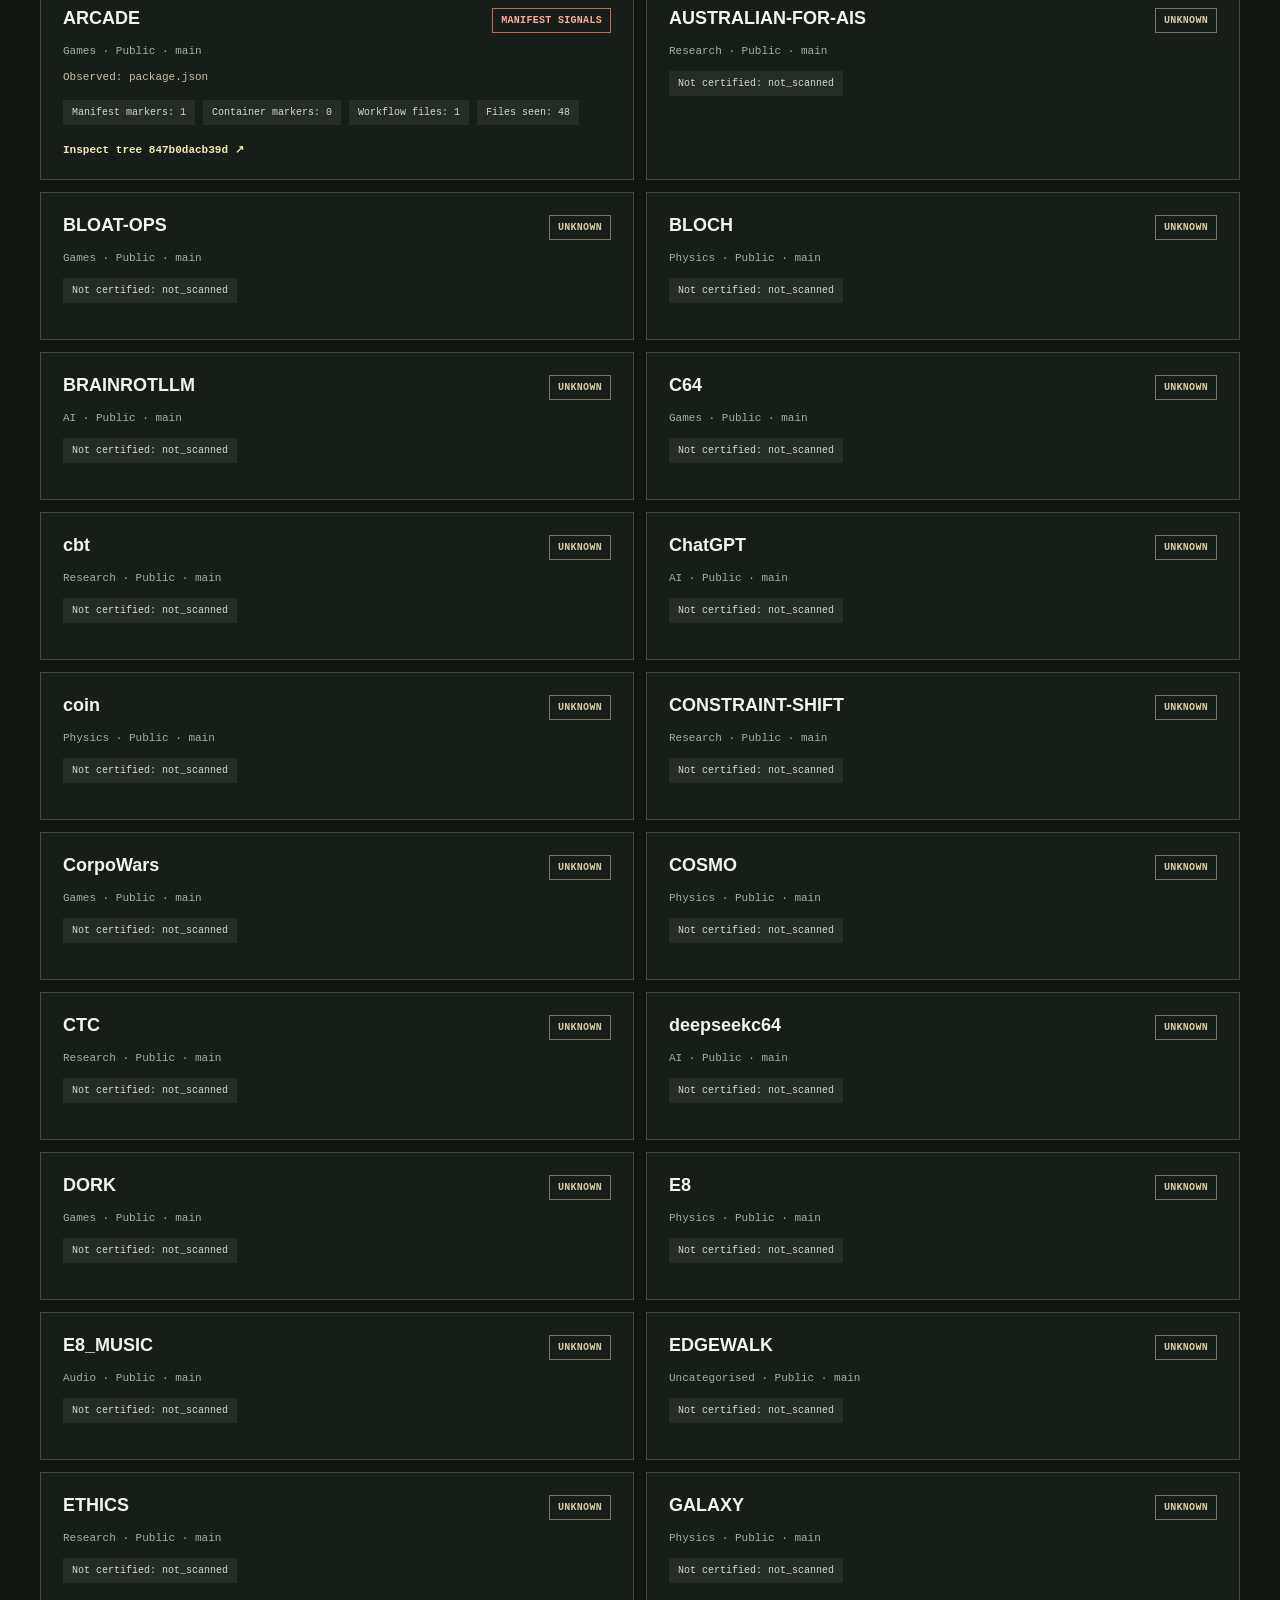
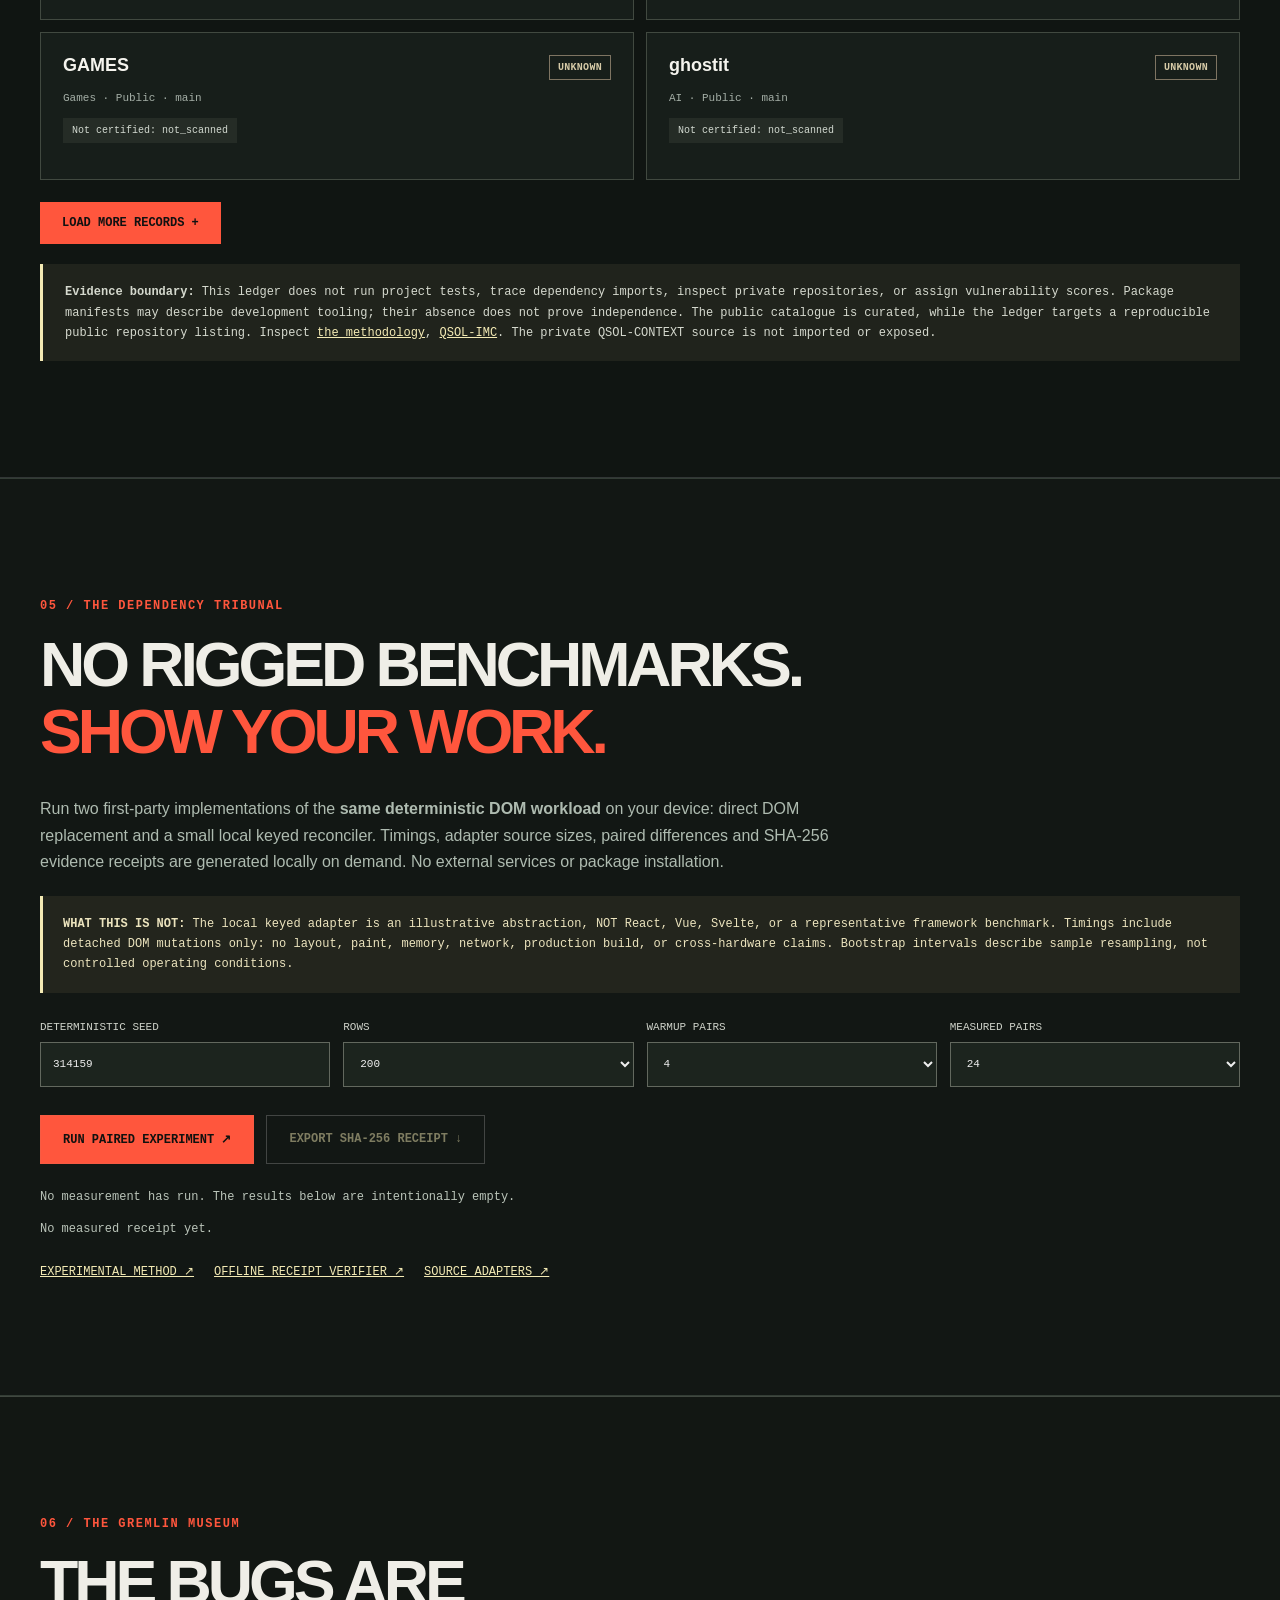
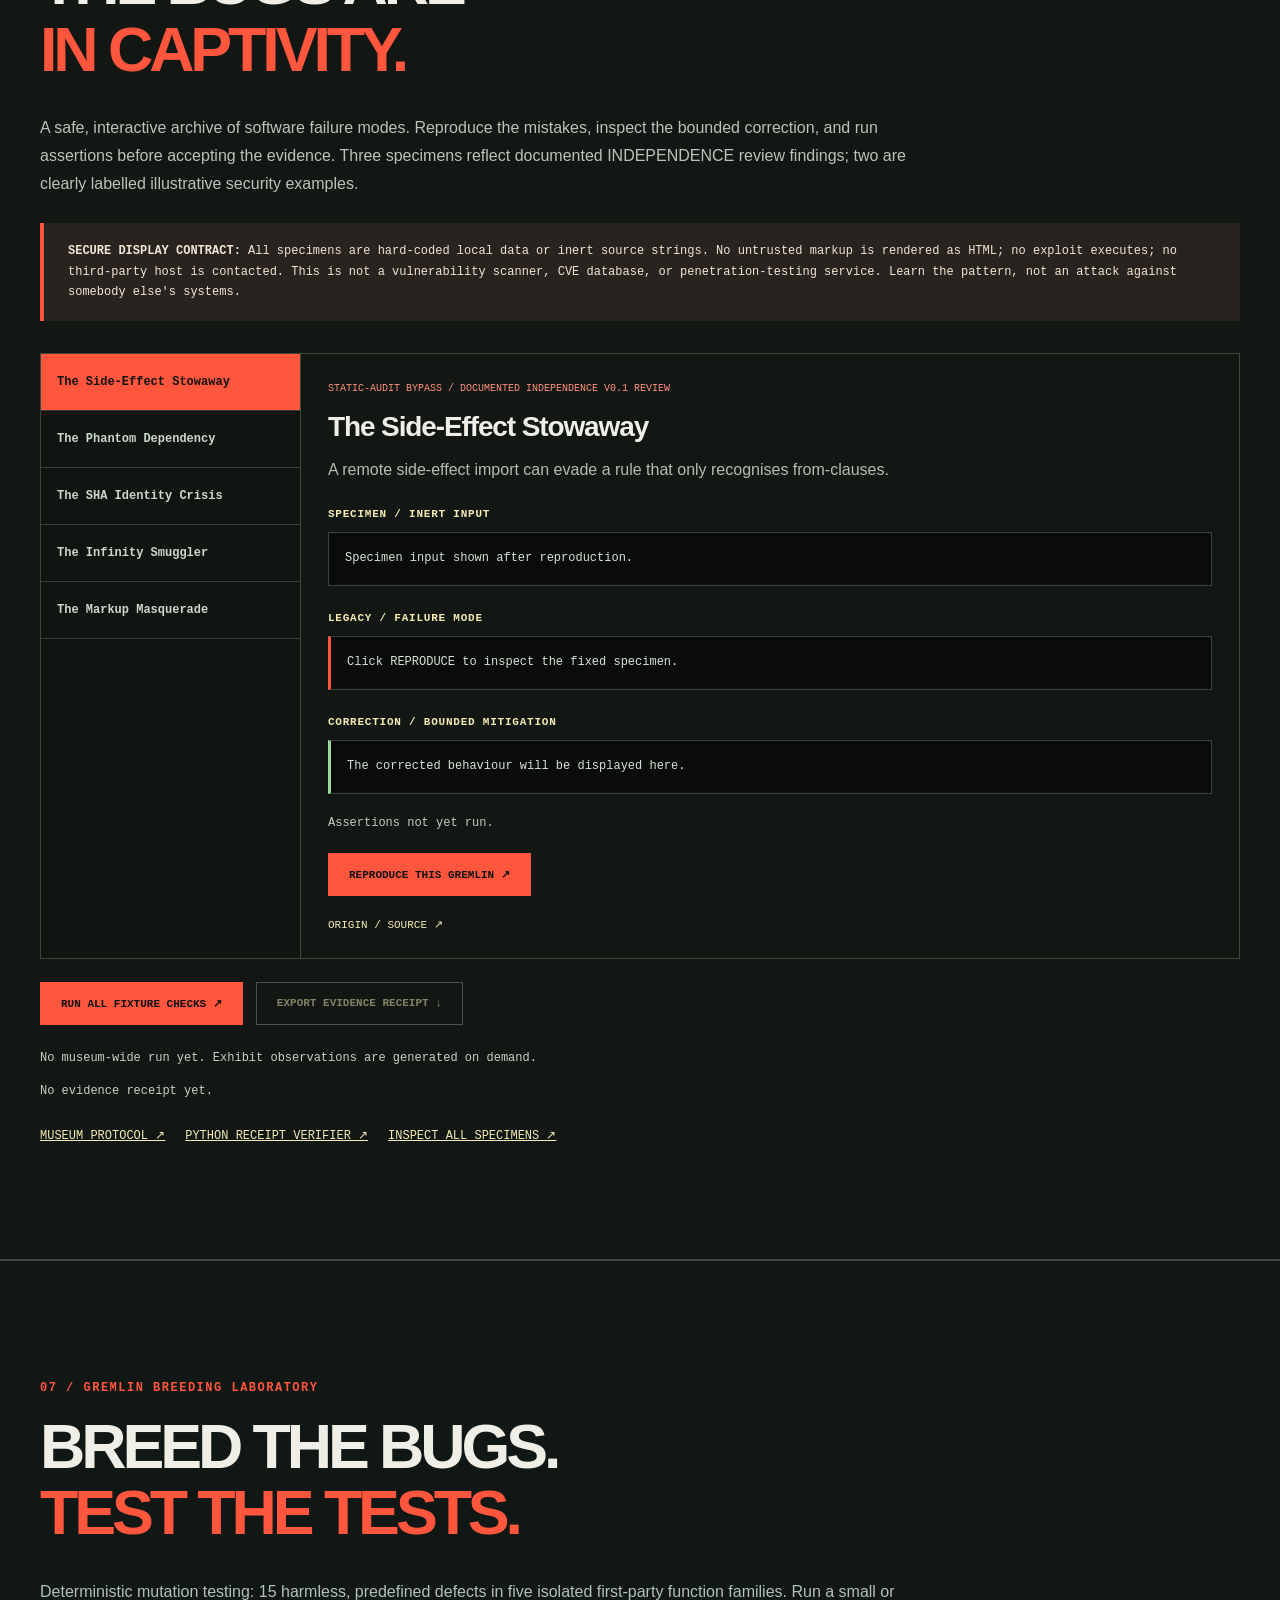
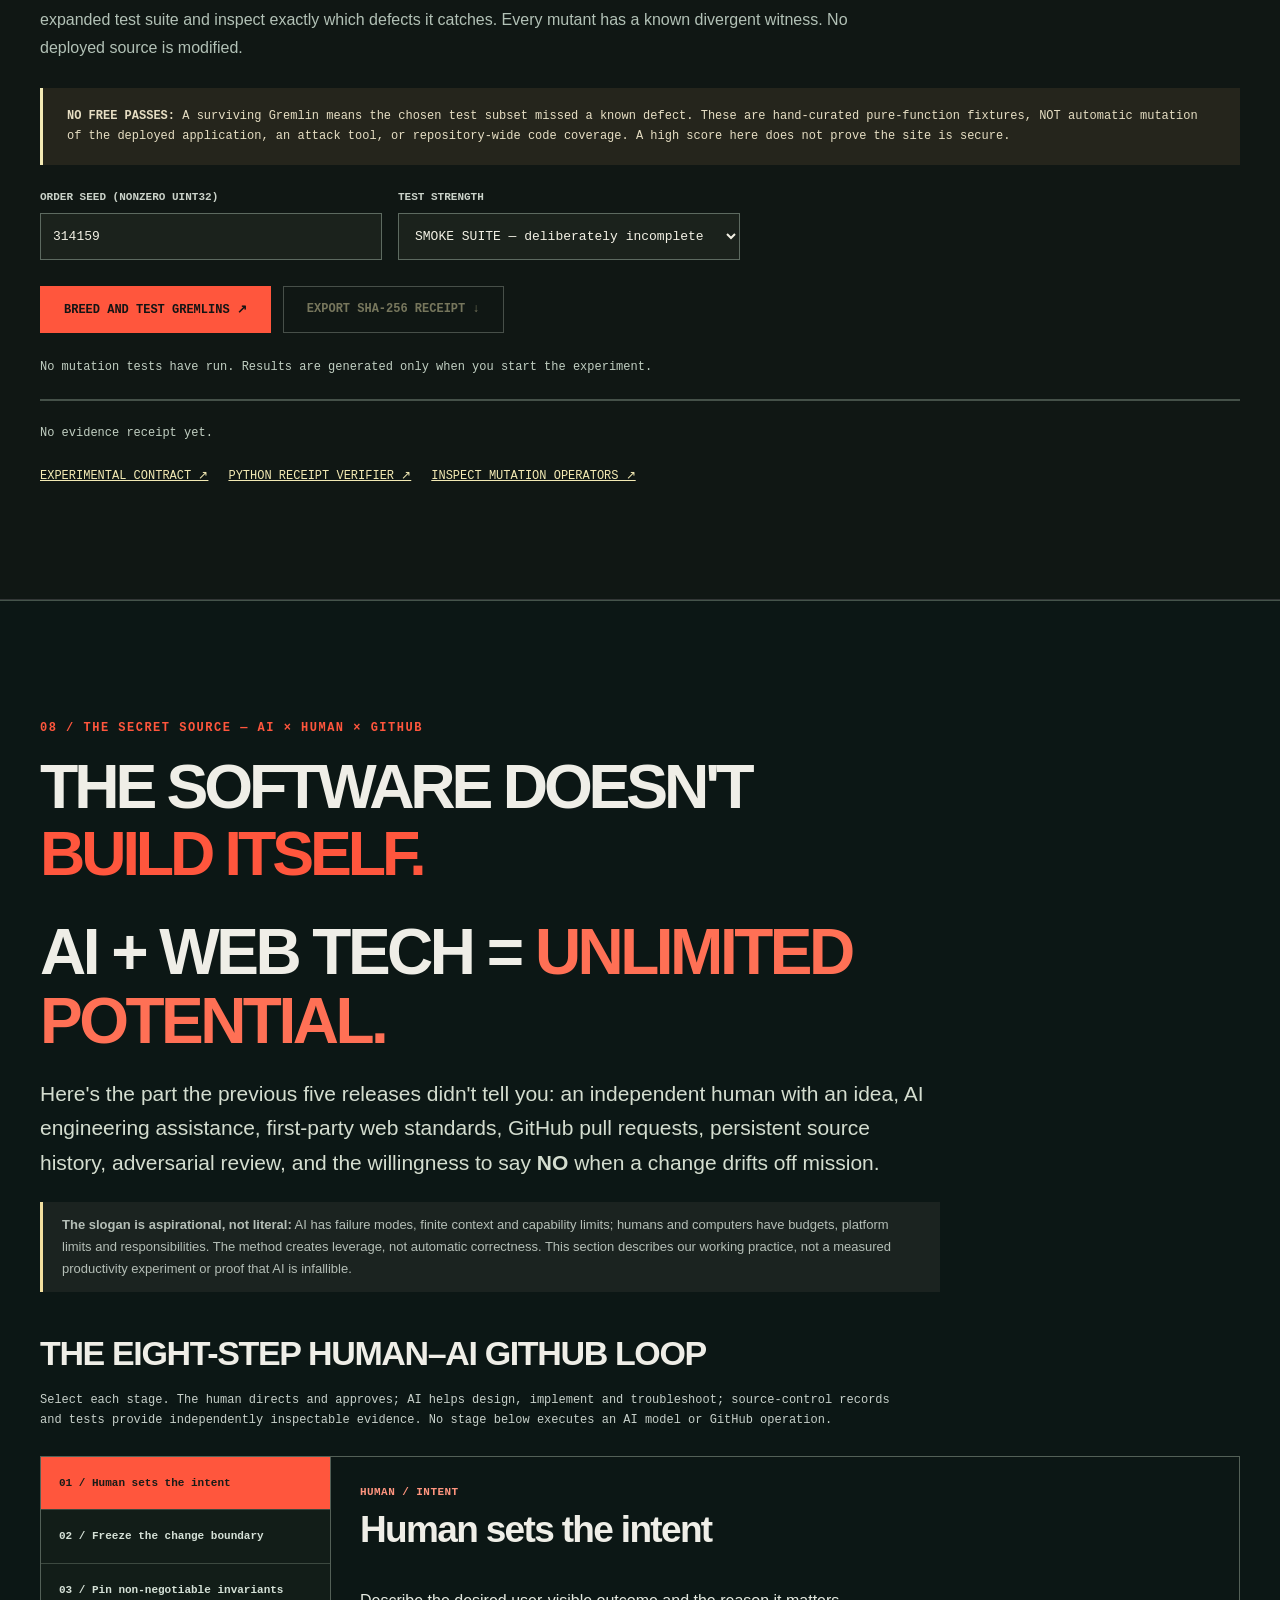
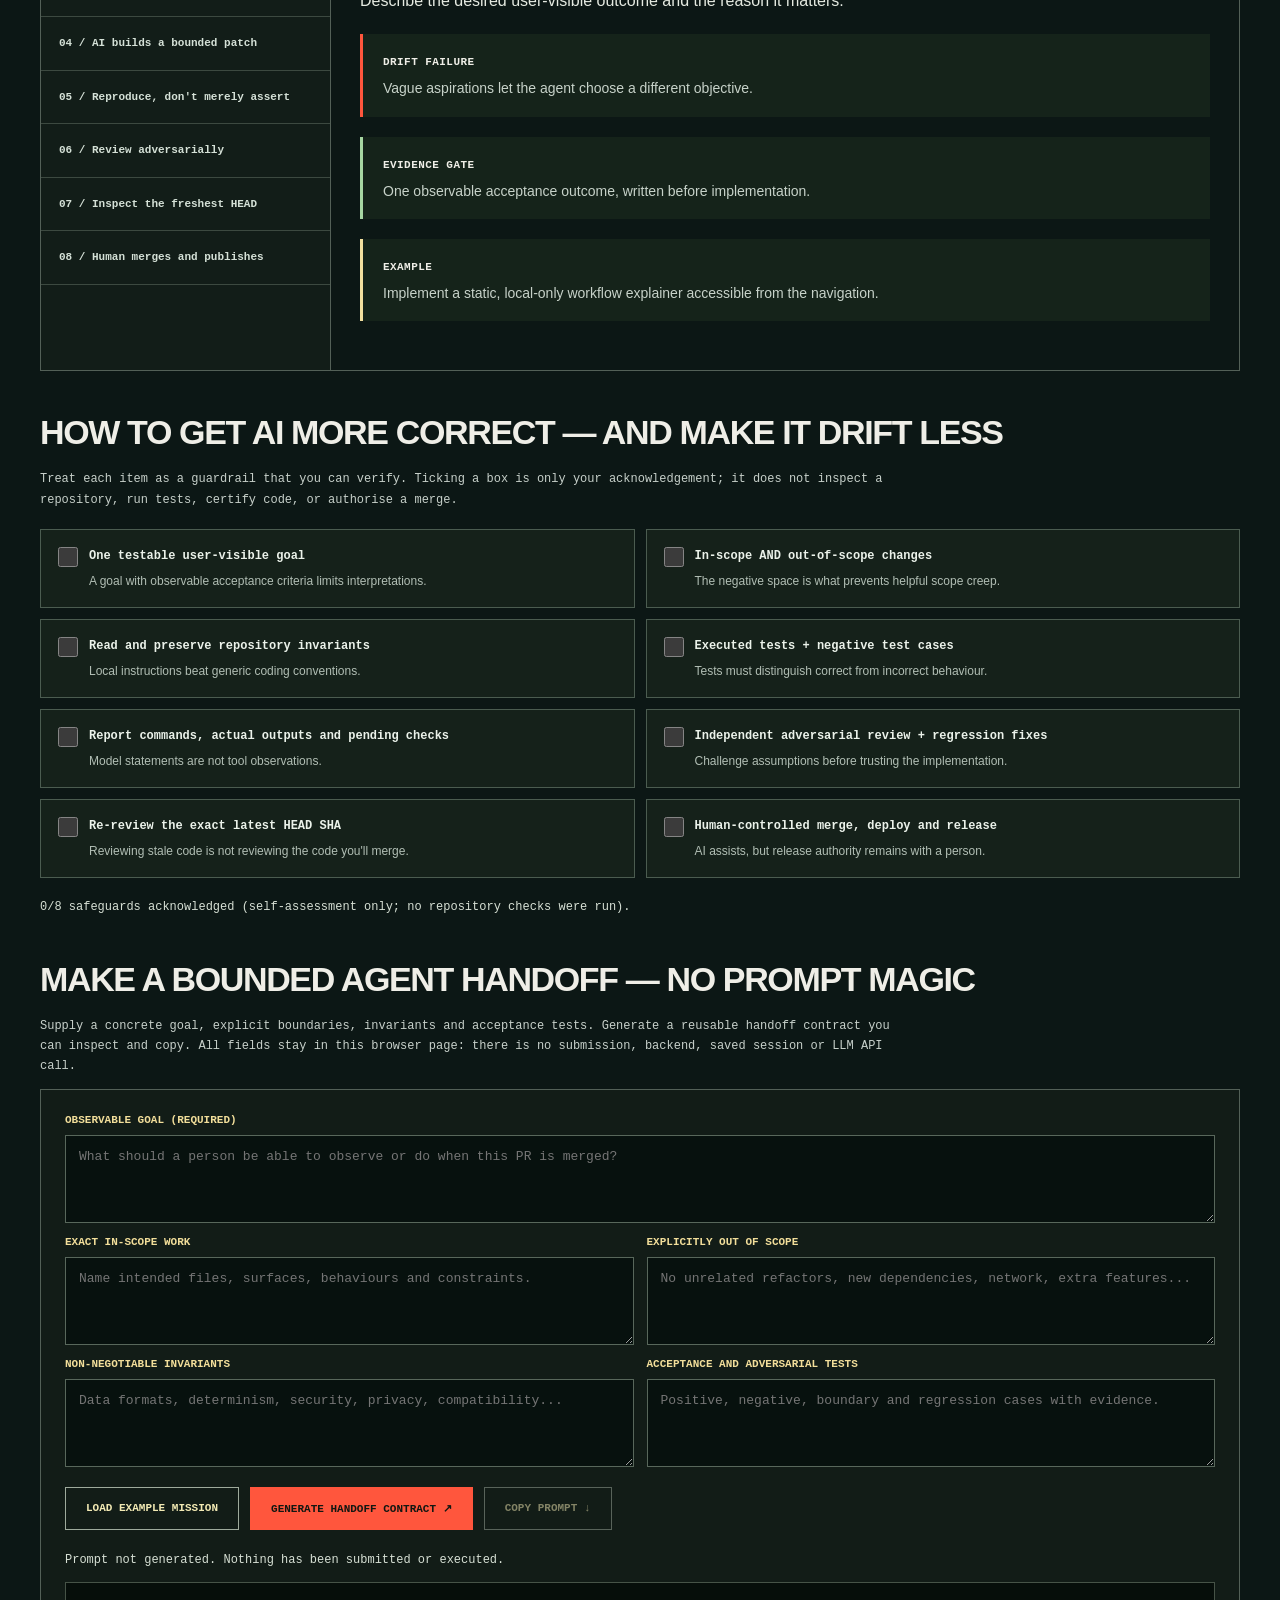
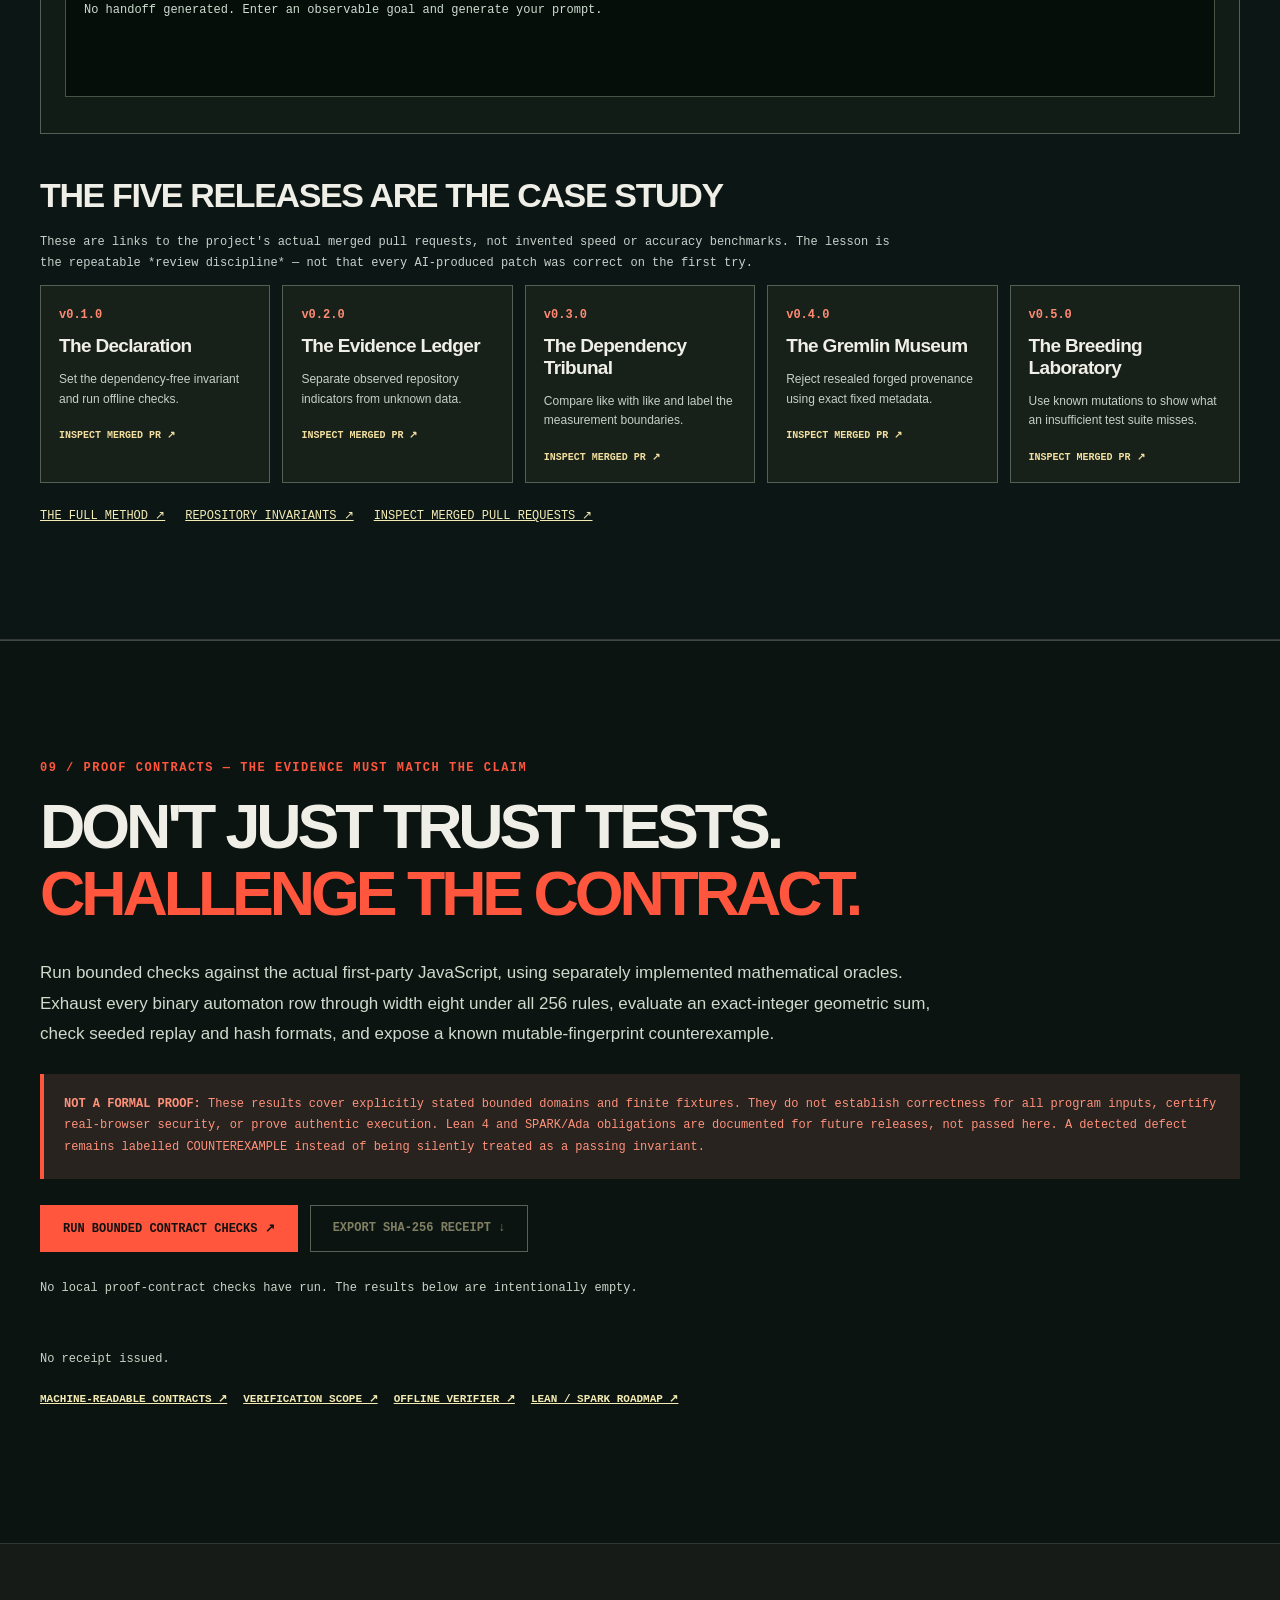
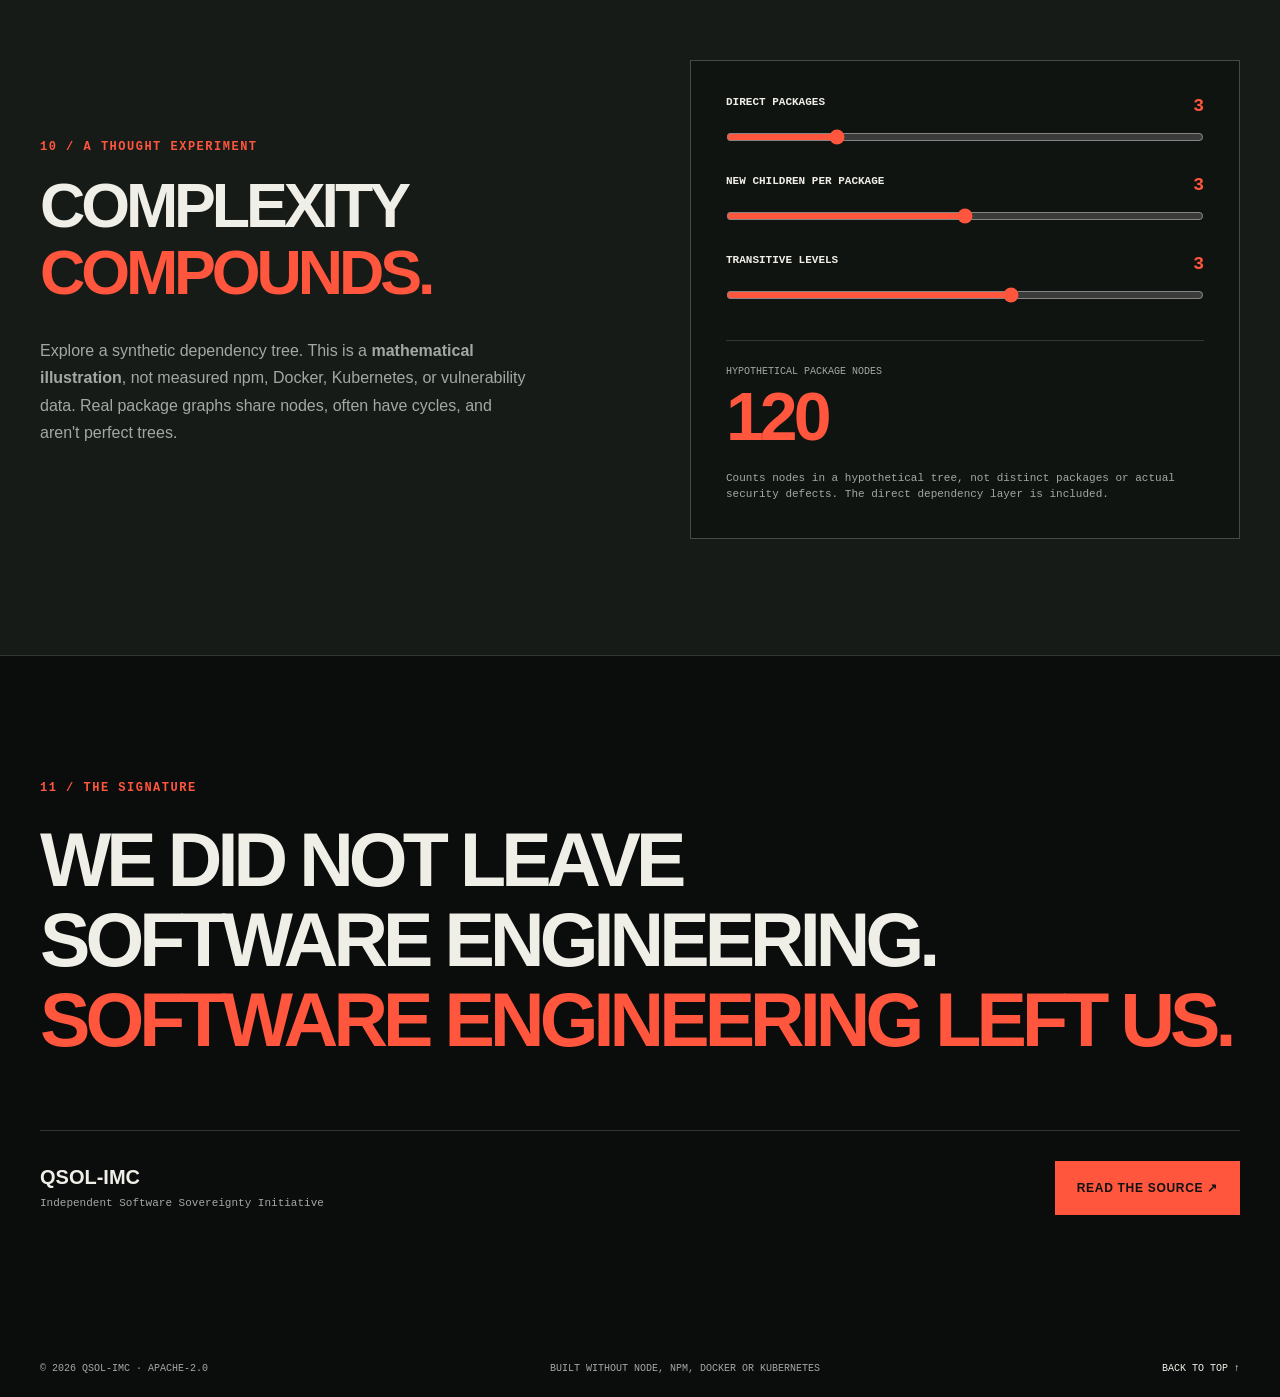
==== commit 52a2f3c6: "feat: integrate proof contracts dashboard, audits and browser checks" ====
--- a/index.html
+++ b/index.html
@@ -13,6 +13,7 @@
   <link rel="stylesheet" href="./museum/museum.css">
   <link rel="stylesheet" href="./breeding/breeding.css">
   <link rel="stylesheet" href="./workflow/workflow.css">
+  <link rel="stylesheet" href="./proof/proof.css">
   <script type="module" src="./app.js"></script>
 </head>
 <body>
@@ -28,6 +29,7 @@
       <a href="#museum">Museum</a>
       <a href="#breeding">Breeding Lab</a>
       <a href="#workflow">The Secret</a>
+      <a href="#proof">Proof Contracts</a>
       <a class="nav-github" href="https://github.com/QSOLKCB/INDEPENDENCE">Source ↗</a>
     </nav>
   </header>
@@ -275,9 +277,31 @@
       </div>
     </section>
 
+    <section id="proof" class="section proof-section">
+      <div class="wrap">
+        <span class="kicker">09 / PROOF CONTRACTS — THE EVIDENCE MUST MATCH THE CLAIM</span>
+        <h2>DON'T JUST TRUST TESTS.<br><span class="accent">CHALLENGE THE CONTRACT.</span></h2>
+        <p class="proof-intro">Run bounded checks against the actual first-party JavaScript, using separately implemented mathematical oracles. Exhaust every binary automaton row through width eight under all 256 rules, evaluate an exact-integer geometric sum, check seeded replay and hash formats, and expose a known mutable-fingerprint counterexample.</p>
+        <div class="proof-warning"><strong>NOT A FORMAL PROOF:</strong> These results cover explicitly stated bounded domains and finite fixtures. They do not establish correctness for all program inputs, certify real-browser security, or prove authentic execution. Lean 4 and SPARK/Ada obligations are documented for future releases, not passed here. A detected defect remains labelled COUNTEREXAMPLE instead of being silently treated as a passing invariant.</div>
+        <div class="proof-actions">
+          <button id="proof-run" type="button">RUN BOUNDED CONTRACT CHECKS ↗</button>
+          <button id="proof-export" type="button" class="secondary" disabled>EXPORT SHA-256 RECEIPT ↓</button>
+        </div>
+        <p id="proof-status" class="proof-status" role="status" aria-live="polite">No local proof-contract checks have run. The results below are intentionally empty.</p>
+        <div id="proof-results" class="proof-results" aria-label="Observed proof contract classifications"></div>
+        <p id="proof-hash" class="proof-hash">No receipt issued.</p>
+        <div class="proof-links">
+          <a href="https://github.com/QSOLKCB/INDEPENDENCE/blob/main/proof/contracts.json">MACHINE-READABLE CONTRACTS ↗</a>
+          <a href="https://github.com/QSOLKCB/INDEPENDENCE/blob/main/docs/PROOF-CONTRACTS.md">VERIFICATION SCOPE ↗</a>
+          <a href="https://github.com/QSOLKCB/INDEPENDENCE/blob/main/scripts/verify_proof_receipt.py">OFFLINE VERIFIER ↗</a>
+          <a href="https://github.com/QSOLKCB/INDEPENDENCE/blob/main/docs/FORMAL-ROADMAP.md">LEAN / SPARK ROADMAP ↗</a>
+        </div>
+      </div>
+    </section>
+
     <section class="section impact-section">
       <div class="wrap impact-grid">
-        <div><span class="kicker">09 / A THOUGHT EXPERIMENT</span><h2>COMPLEXITY<br><span class="accent">COMPOUNDS.</span></h2><p>Explore a synthetic dependency tree. This is a <strong>mathematical illustration</strong>, not measured npm, Docker, Kubernetes, or vulnerability data. Real package graphs share nodes, often have cycles, and aren't perfect trees.</p></div>
+        <div><span class="kicker">10 / A THOUGHT EXPERIMENT</span><h2>COMPLEXITY<br><span class="accent">COMPOUNDS.</span></h2><p>Explore a synthetic dependency tree. This is a <strong>mathematical illustration</strong>, not measured npm, Docker, Kubernetes, or vulnerability data. Real package graphs share nodes, often have cycles, and aren't perfect trees.</p></div>
         <div class="impact-panel">
           <label for="direct">Direct packages <output id="direct-value">3</output></label><input type="range" id="direct" min="1" max="10" value="3">
           <label for="fanout">New children per package <output id="fanout-value">3</output></label><input type="range" id="fanout" min="1" max="5" value="3">
@@ -288,7 +312,7 @@
     </section>
 
     <section class="closing wrap">
-      <div class="kicker">10 / THE SIGNATURE</div>
+      <div class="kicker">11 / THE SIGNATURE</div>
       <h2>WE DID NOT LEAVE<br>SOFTWARE ENGINEERING.<br><em>SOFTWARE ENGINEERING LEFT US.</em></h2>
       <div class="signature"><div><strong>QSOL-IMC</strong><span>Independent Software Sovereignty Initiative</span></div><a class="action primary" href="https://github.com/QSOLKCB/INDEPENDENCE">READ THE SOURCE ↗</a></div>
     </section>
--- a/proof/proof.css
+++ b/proof/proof.css
@@ -0,0 +1,20 @@
+/* Proof Contracts v0.7 — all first-party CSS, no external resources. */
+.proof-section{background:#0b1411;border-top:1px solid #3e4b42}
+.proof-intro{font-size:17px;line-height:1.8;color:#cedacb;max-width:920px}
+.proof-warning{margin:24px 0;background:#28231f;border-left:4px solid #ff563d;padding:20px;color:#e5dcd1;font:12px/1.8 "Courier New",monospace}
+.proof-actions{display:flex;gap:12px;flex-wrap:wrap;margin:26px 0}
+.proof-actions button{background:#ff563d;color:#111;border:1px solid #ff563d;padding:15px 22px;font:900 12px "Courier New",monospace;cursor:pointer}
+.proof-actions button.secondary{background:transparent;color:#f3eab4;border-color:#a5ad9f}
+.proof-actions button:disabled{opacity:.5;cursor:not-allowed}
+.proof-status,.proof-hash{font:12px/1.75 "Courier New",monospace;color:#c9d4c9;overflow-wrap:anywhere}
+.proof-results{display:grid;grid-template-columns:repeat(2,minmax(0,1fr));gap:14px;margin:25px 0}
+.proof-case{border:1px solid #3d5447;background:#132019;padding:20px;display:flex;flex-direction:column;gap:10px;min-width:0}
+.proof-id{font:bold 12px/1.4 "Courier New",monospace;color:#f1e2b2;overflow-wrap:anywhere}
+.proof-state{align-self:flex-start;font:bold 11px "Courier New",monospace;border:1px solid currentColor;padding:6px 8px}
+.proof-observed{color:#9cdaa5}.proof-warning{color:#ff917b}.proof-pending{color:#d5c48b}
+.proof-case p{margin:0;color:#b8c9bb;font:12px/1.7 "Courier New",monospace}
+.proof-case .proof-implication{color:#ffb5a4}
+.proof-case .proof-hash-compare{overflow-wrap:anywhere}
+.proof-links{display:flex;gap:16px;flex-wrap:wrap;margin:22px 0}
+.proof-links a{font:bold 11px "Courier New",monospace;color:#f3eab4}
+@media(max-width:700px){.proof-results{grid-template-columns:1fr}}
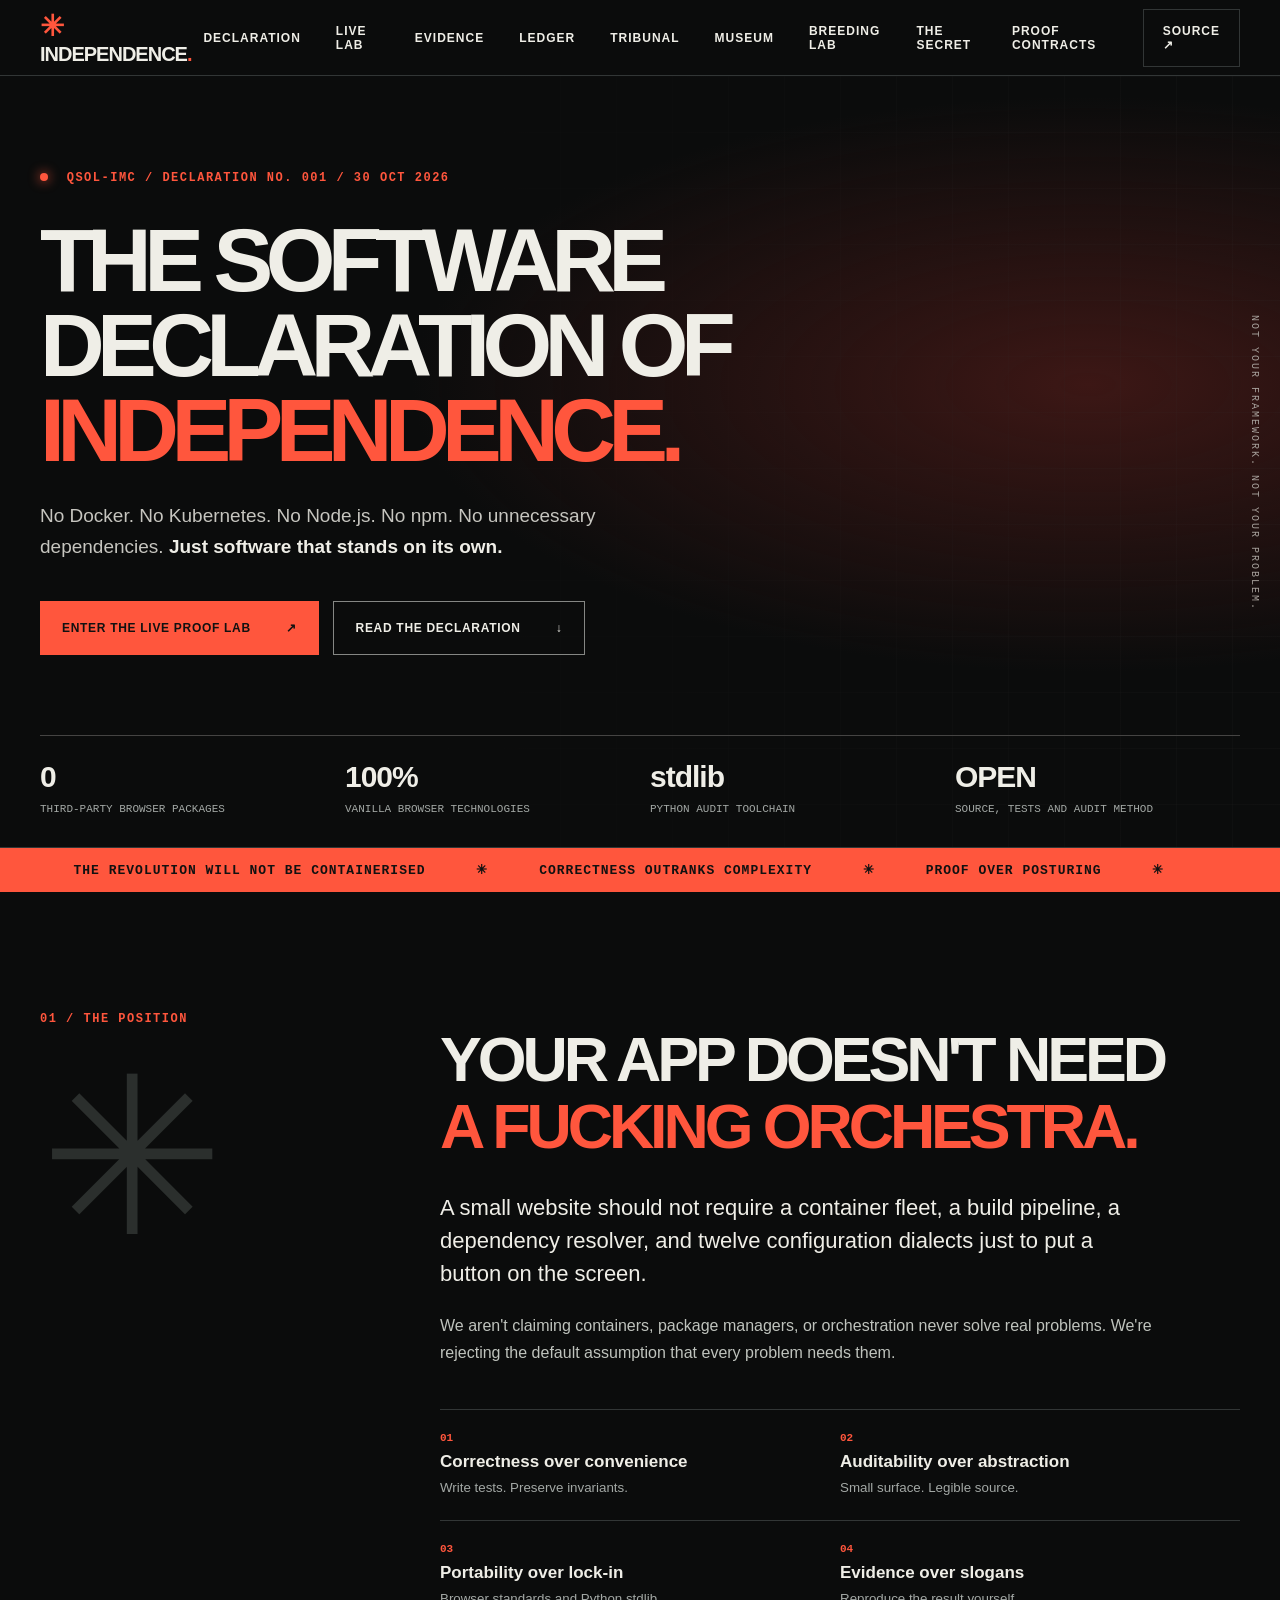
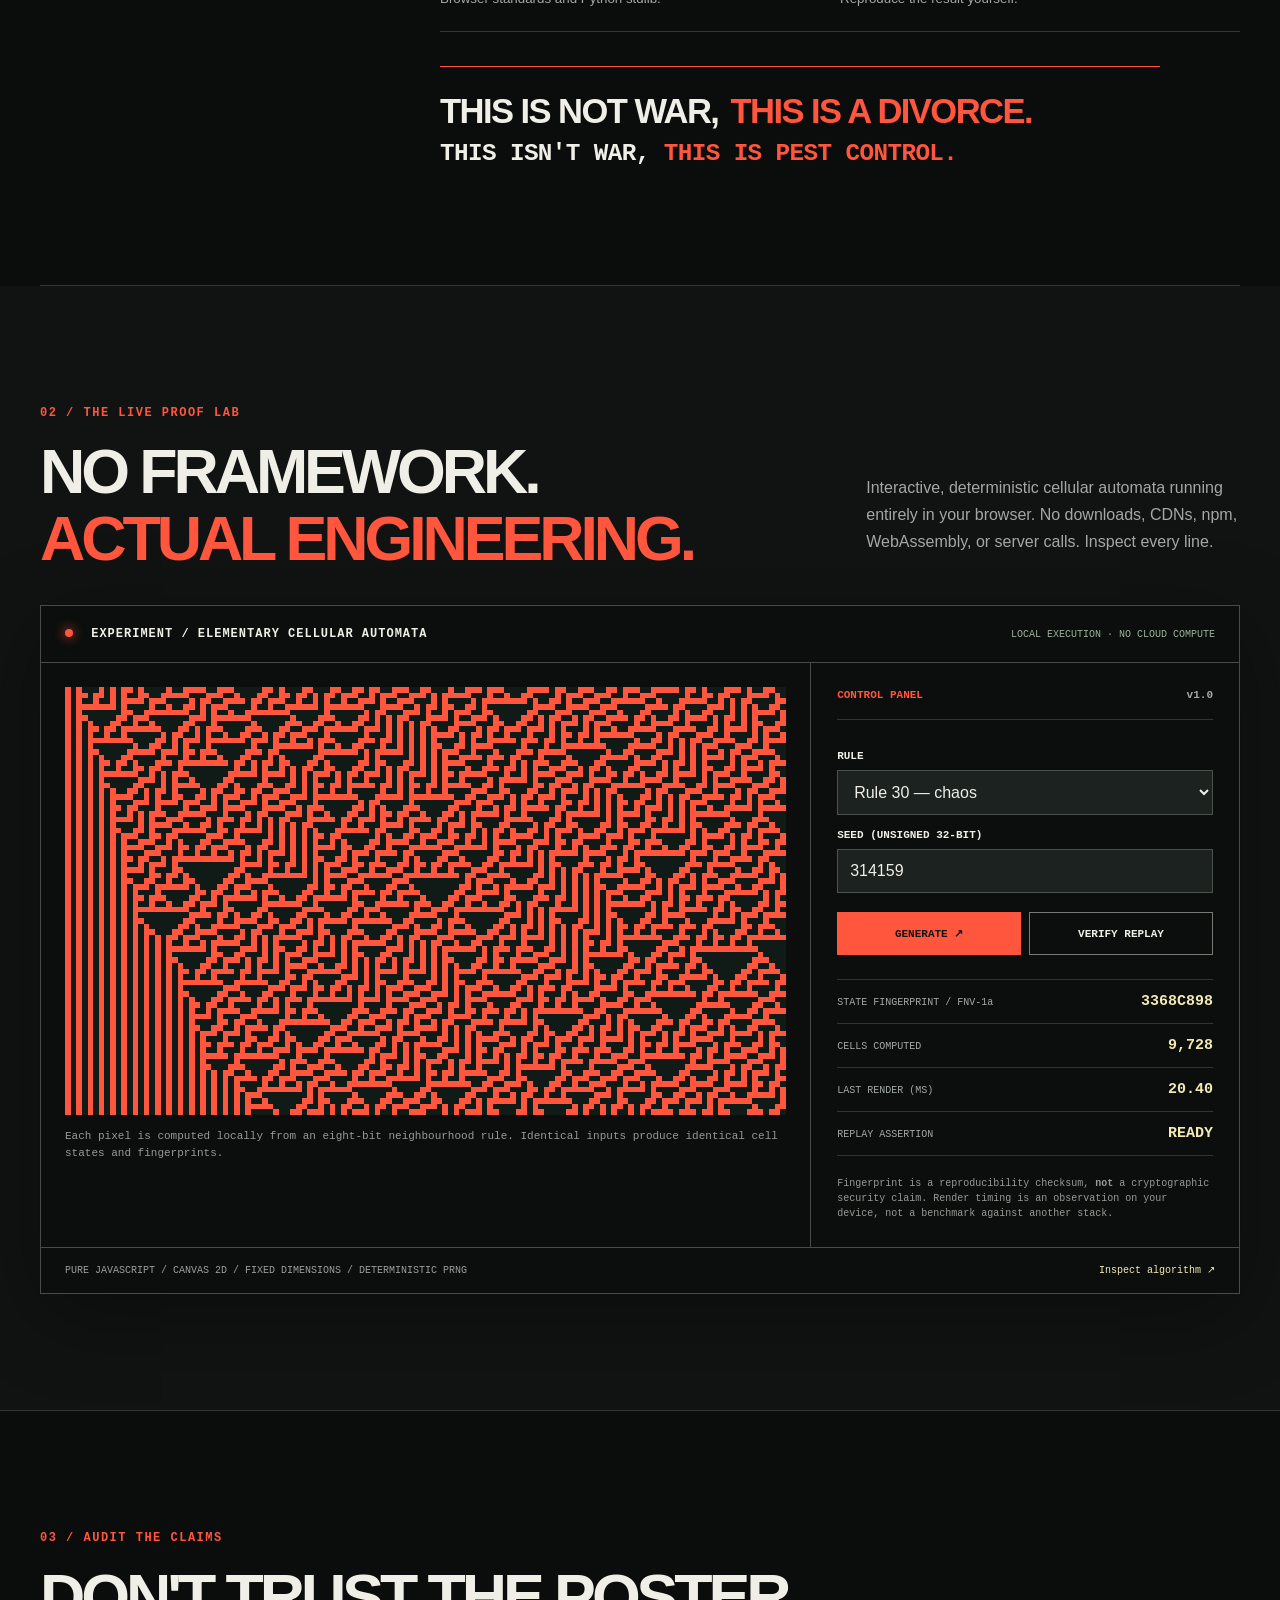
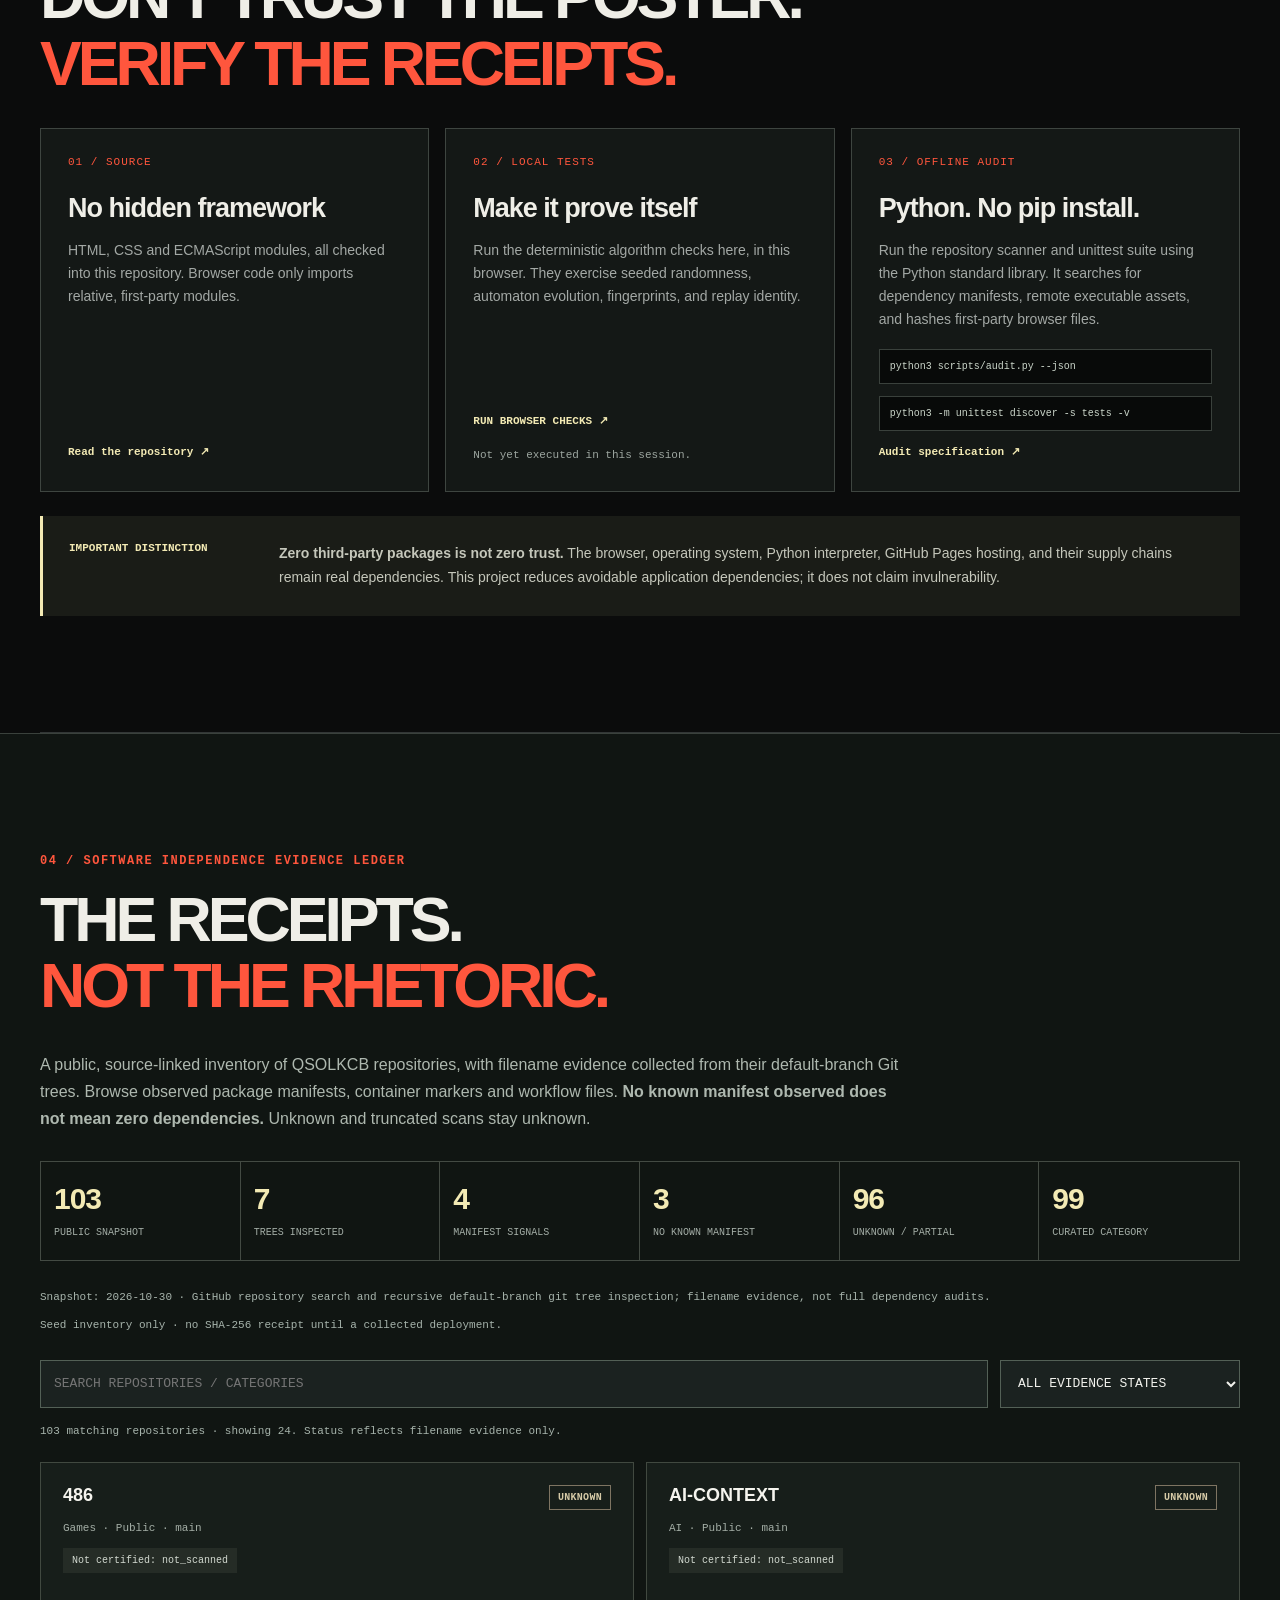
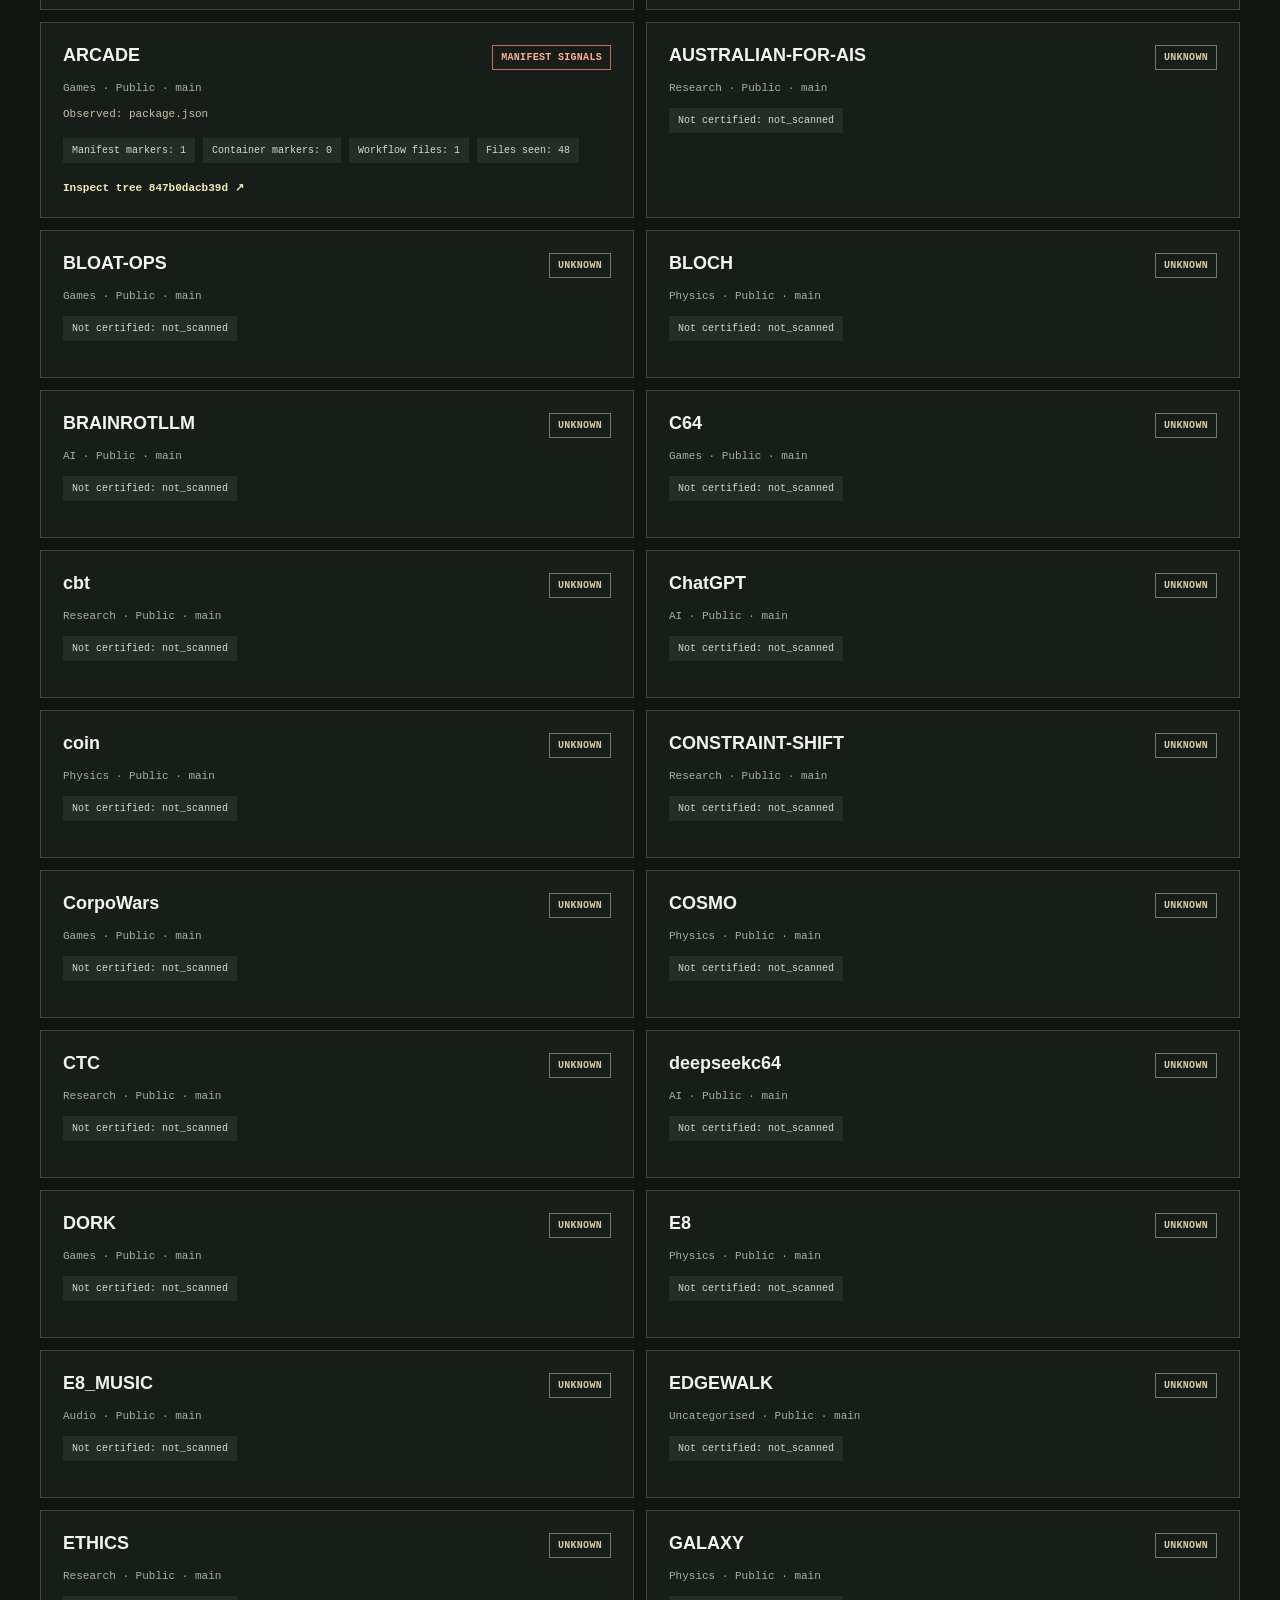
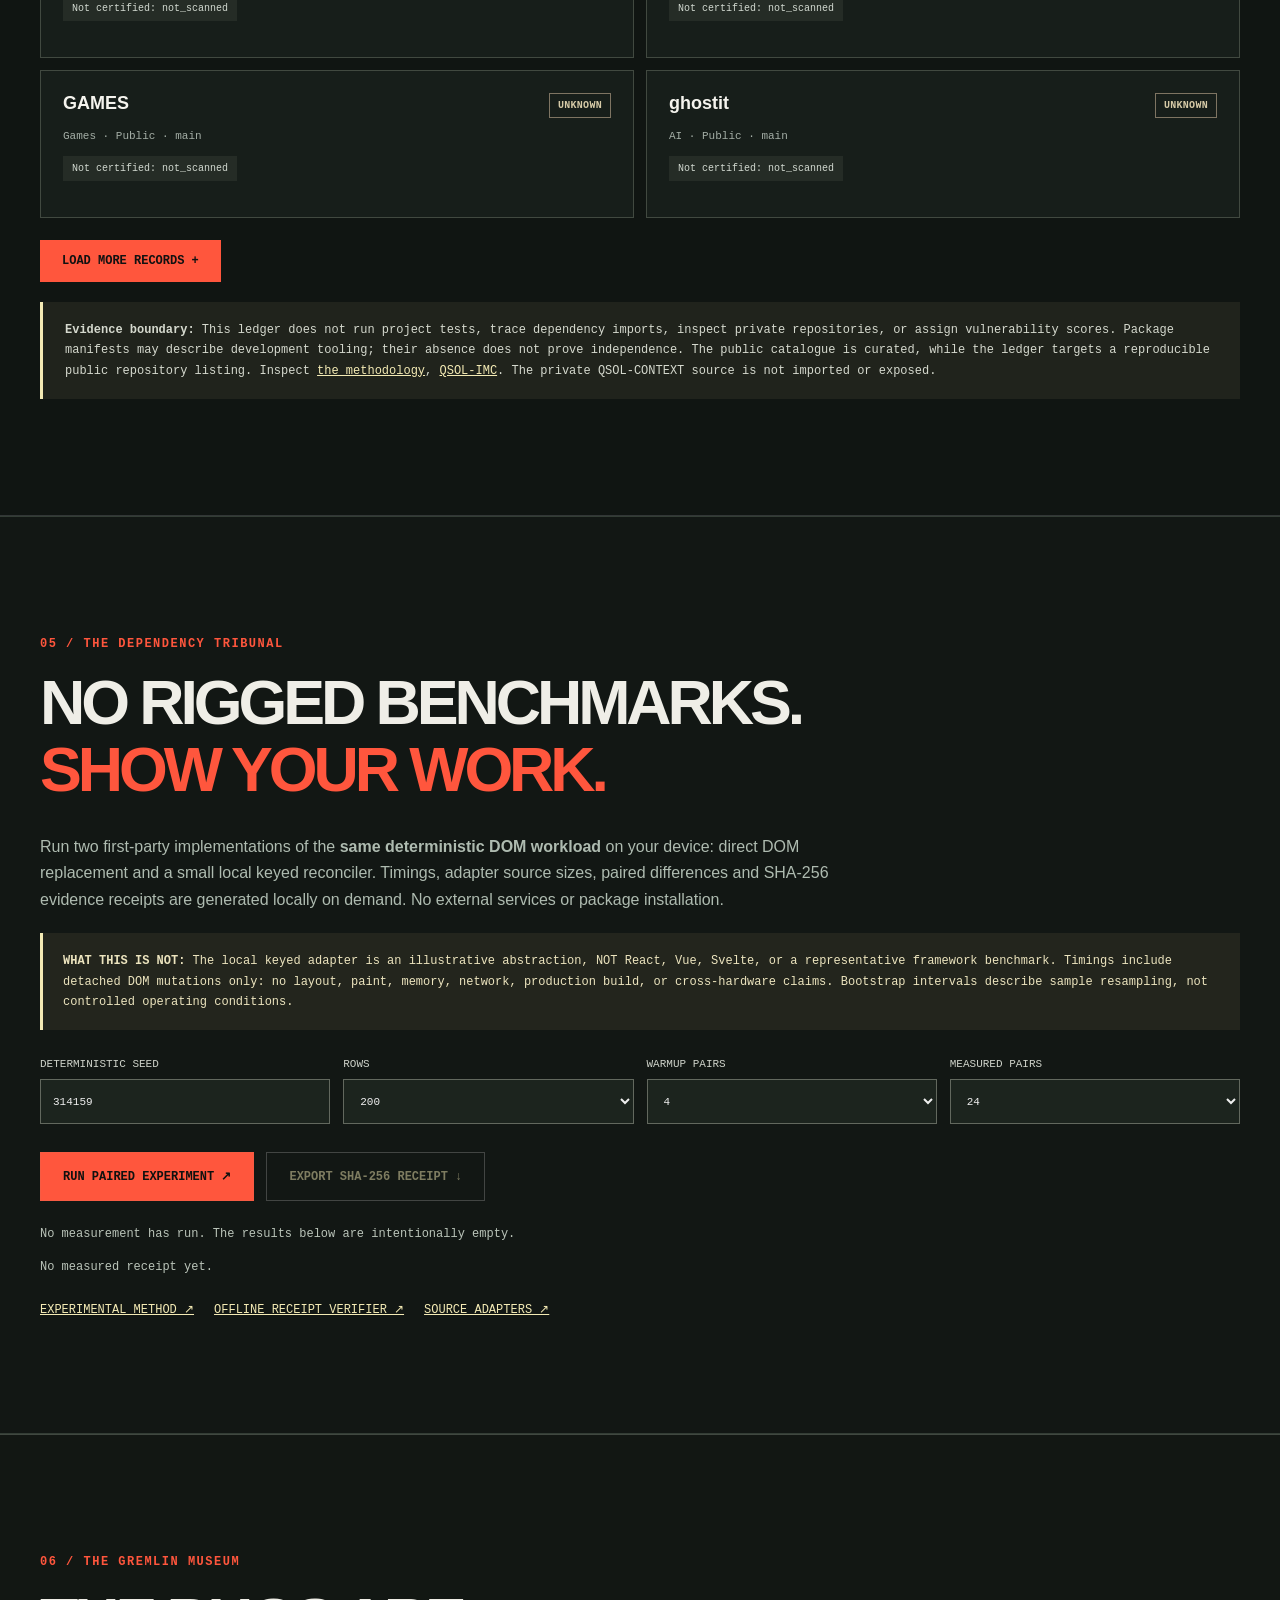
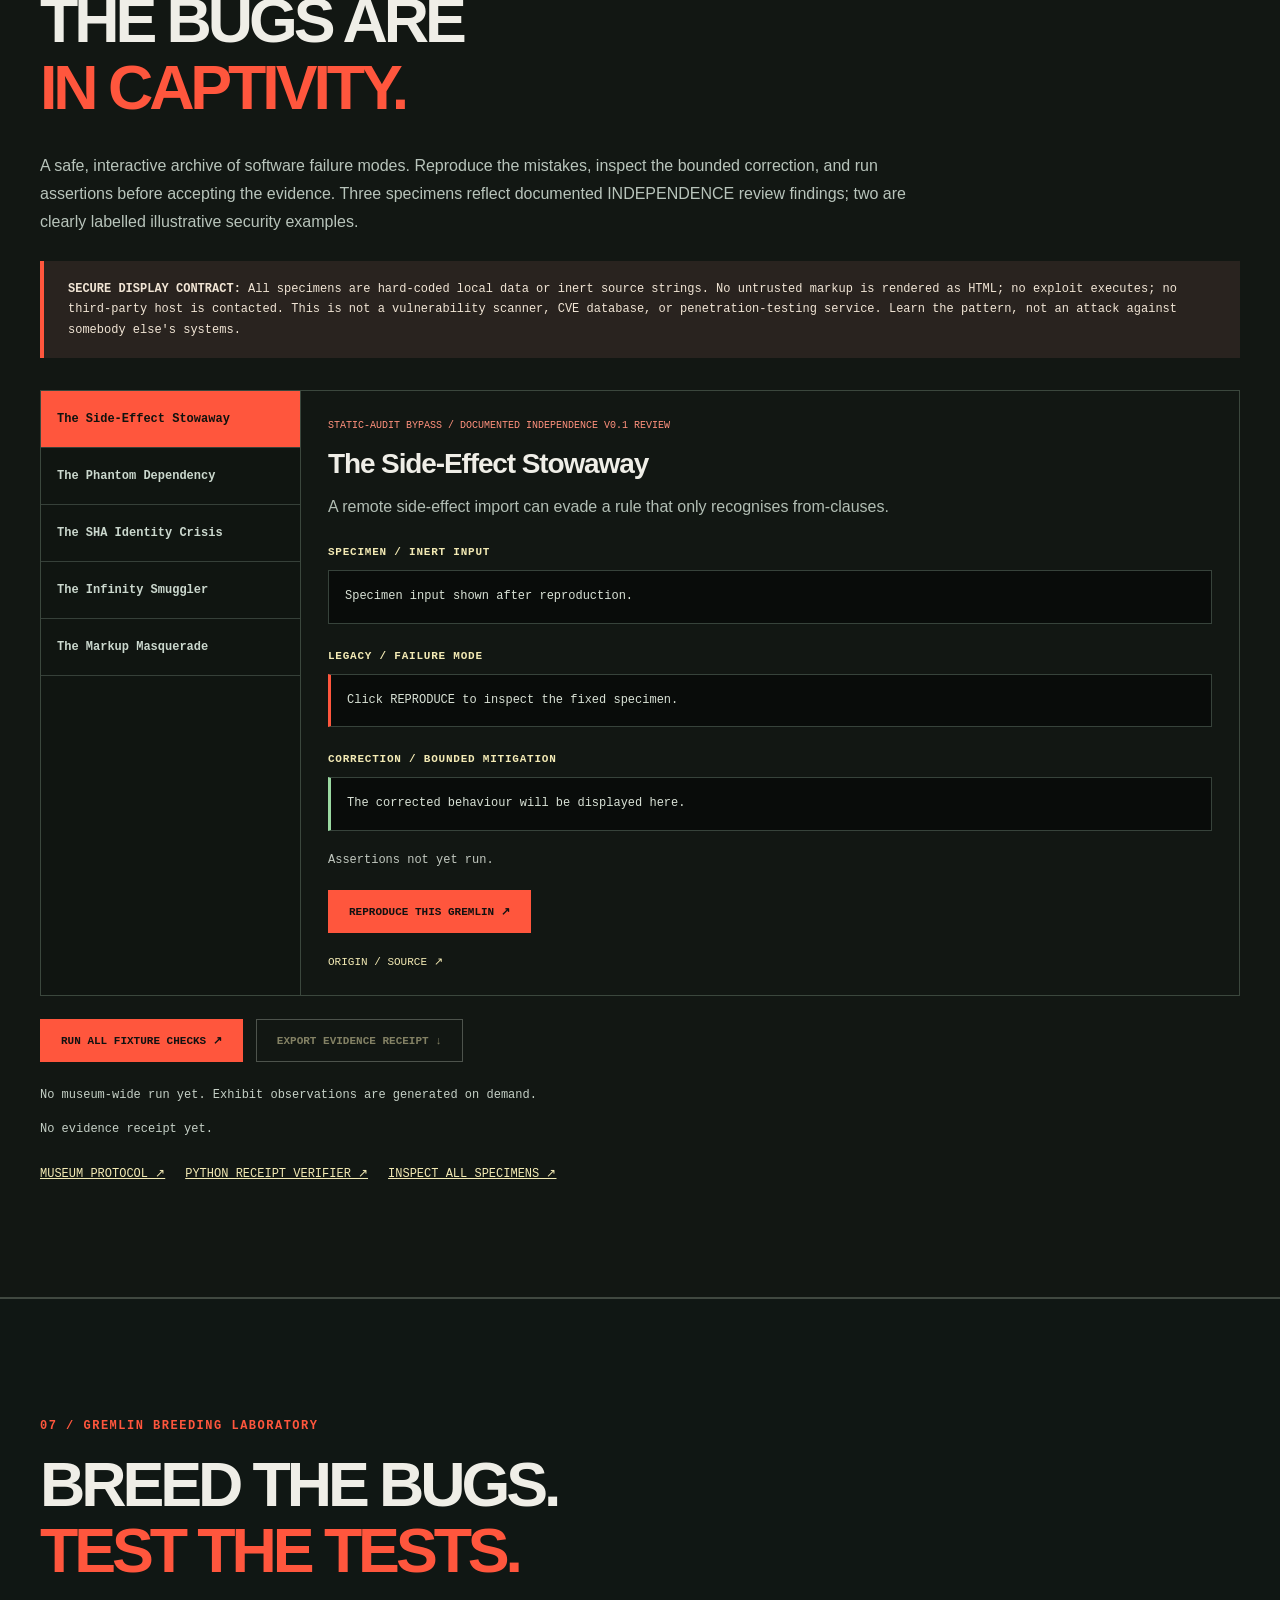
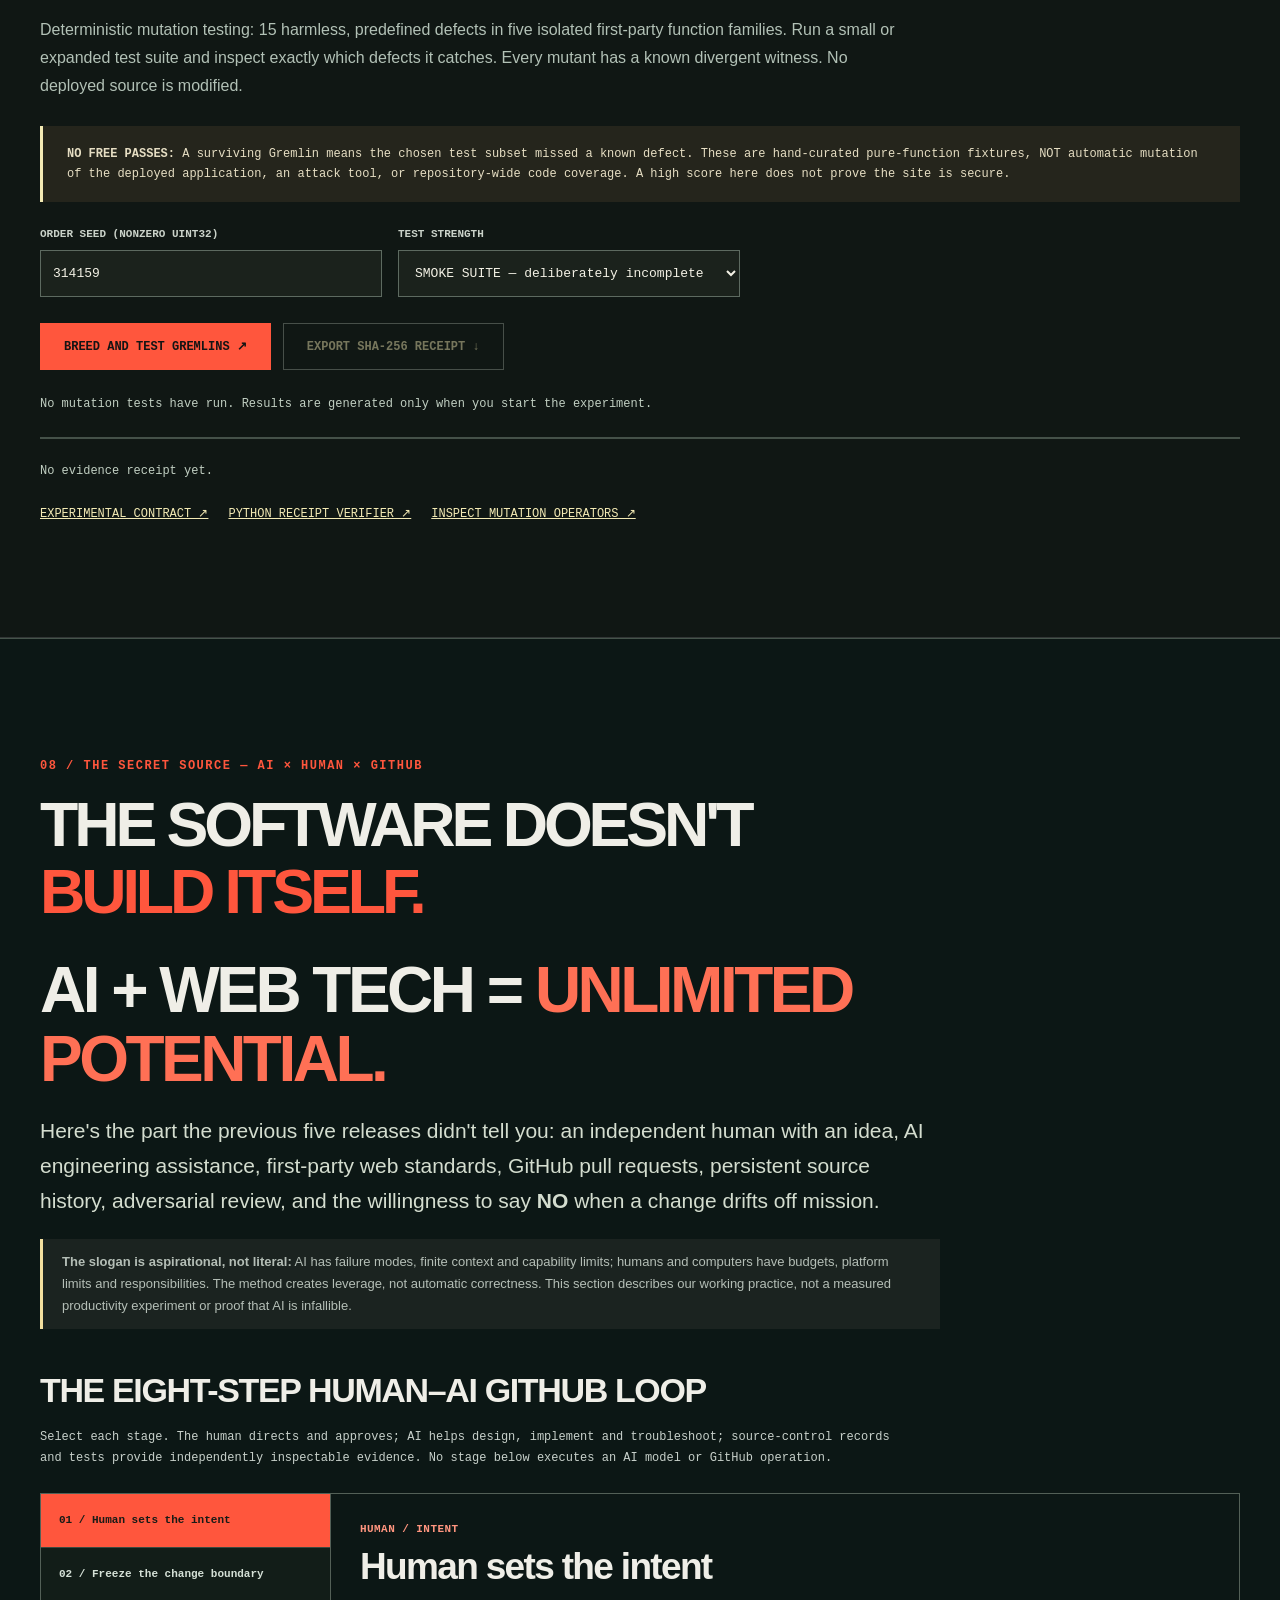
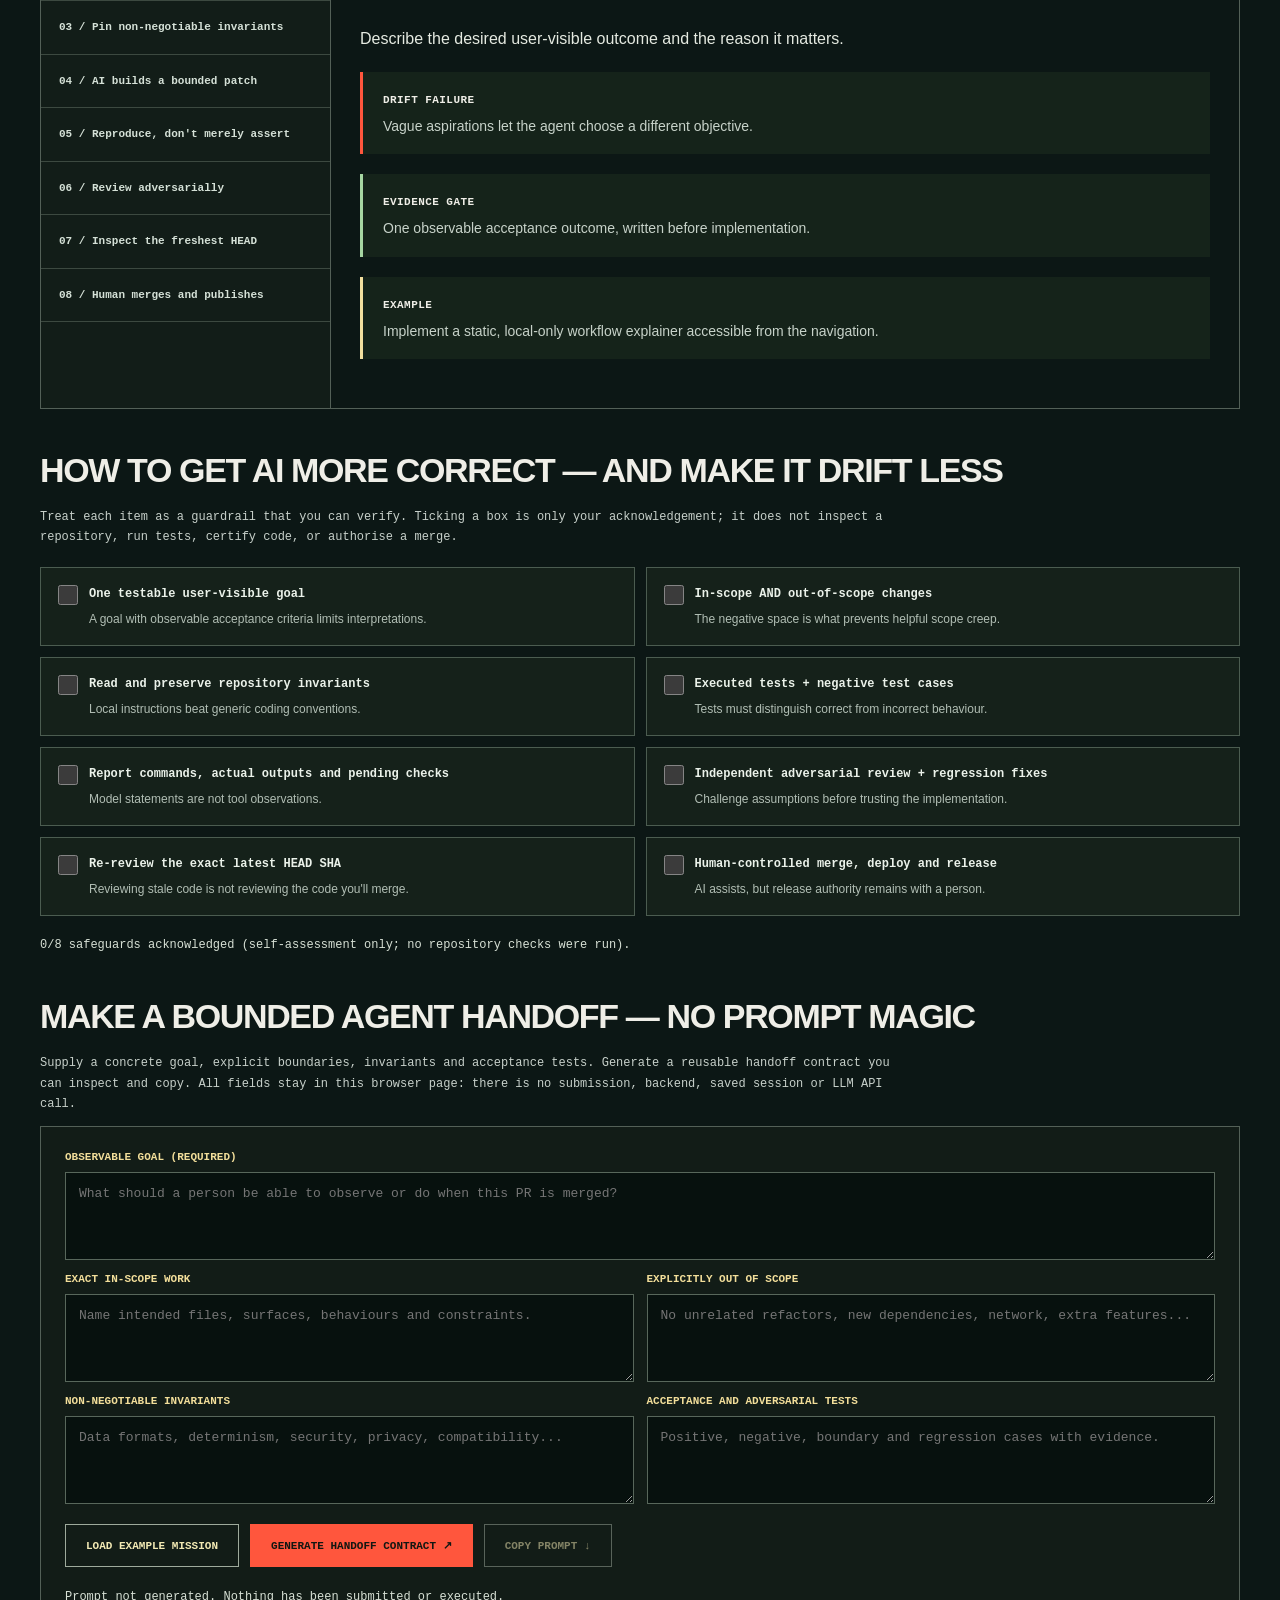
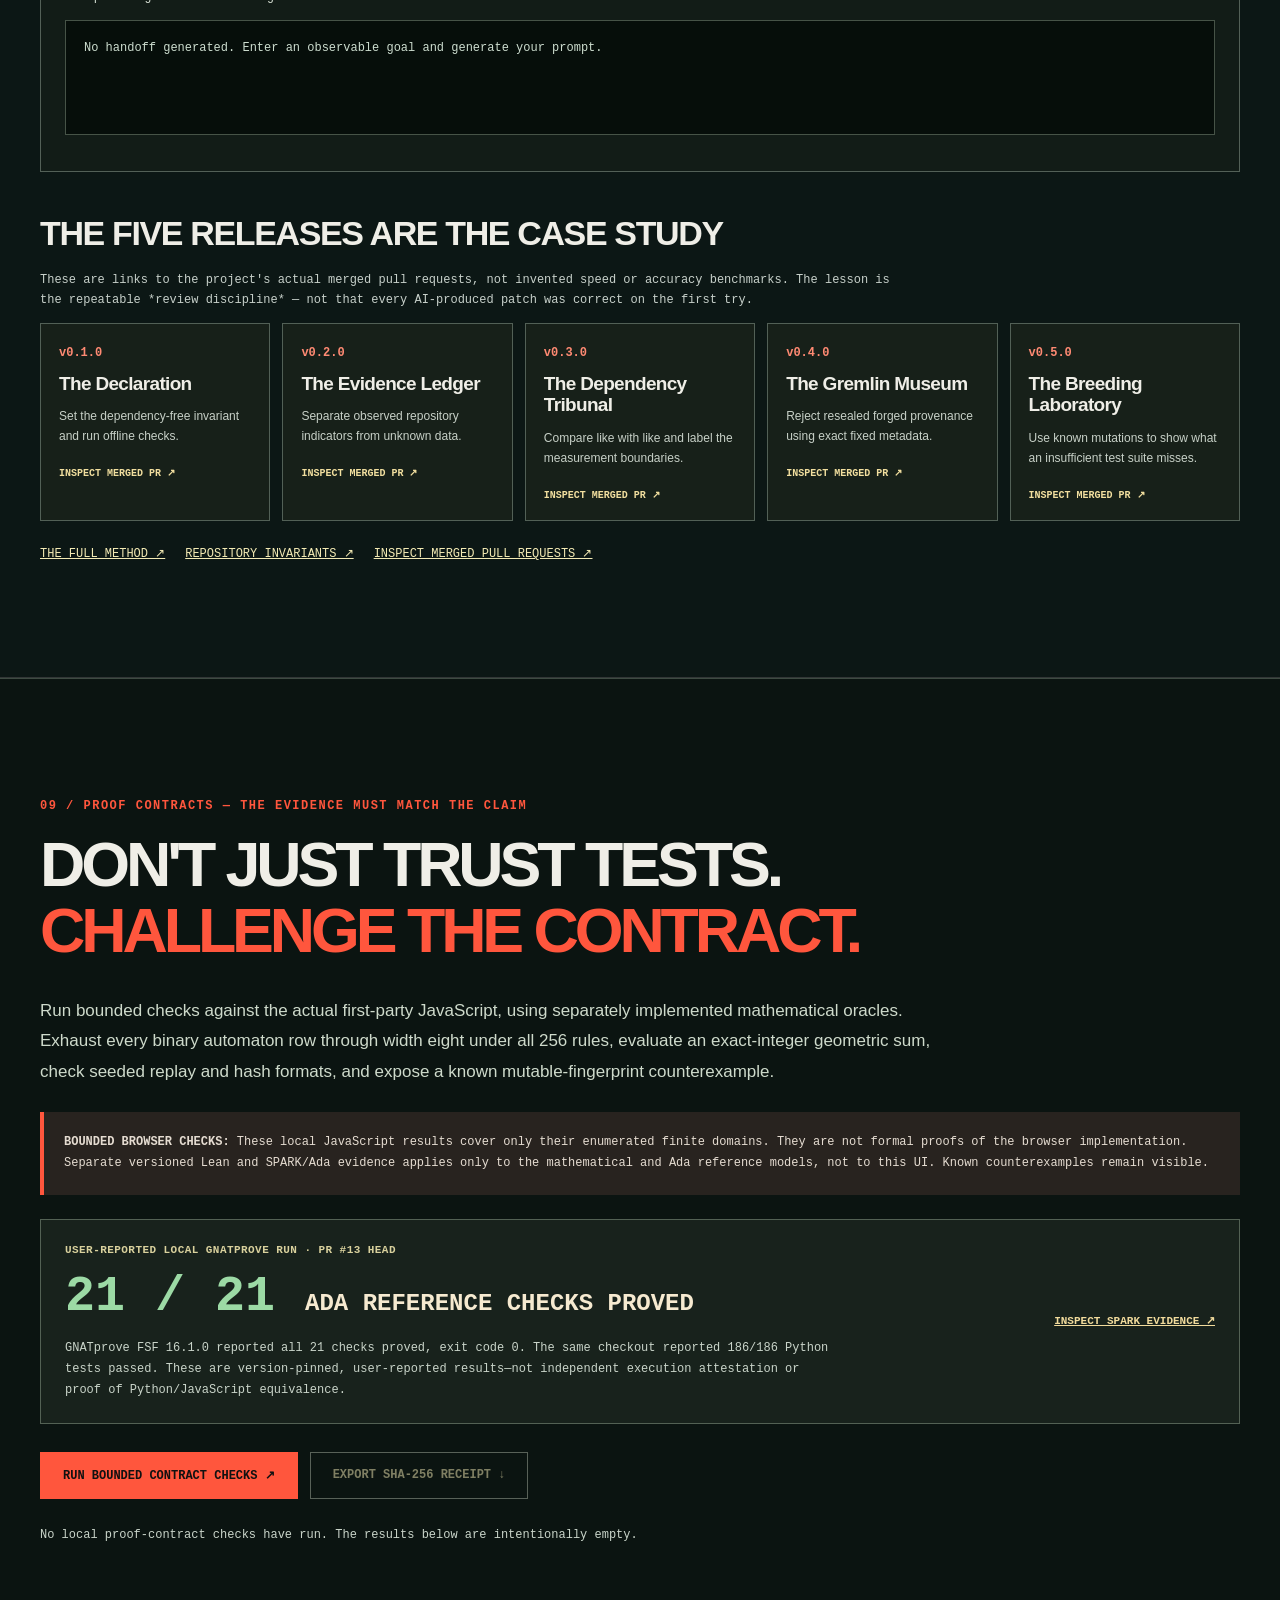
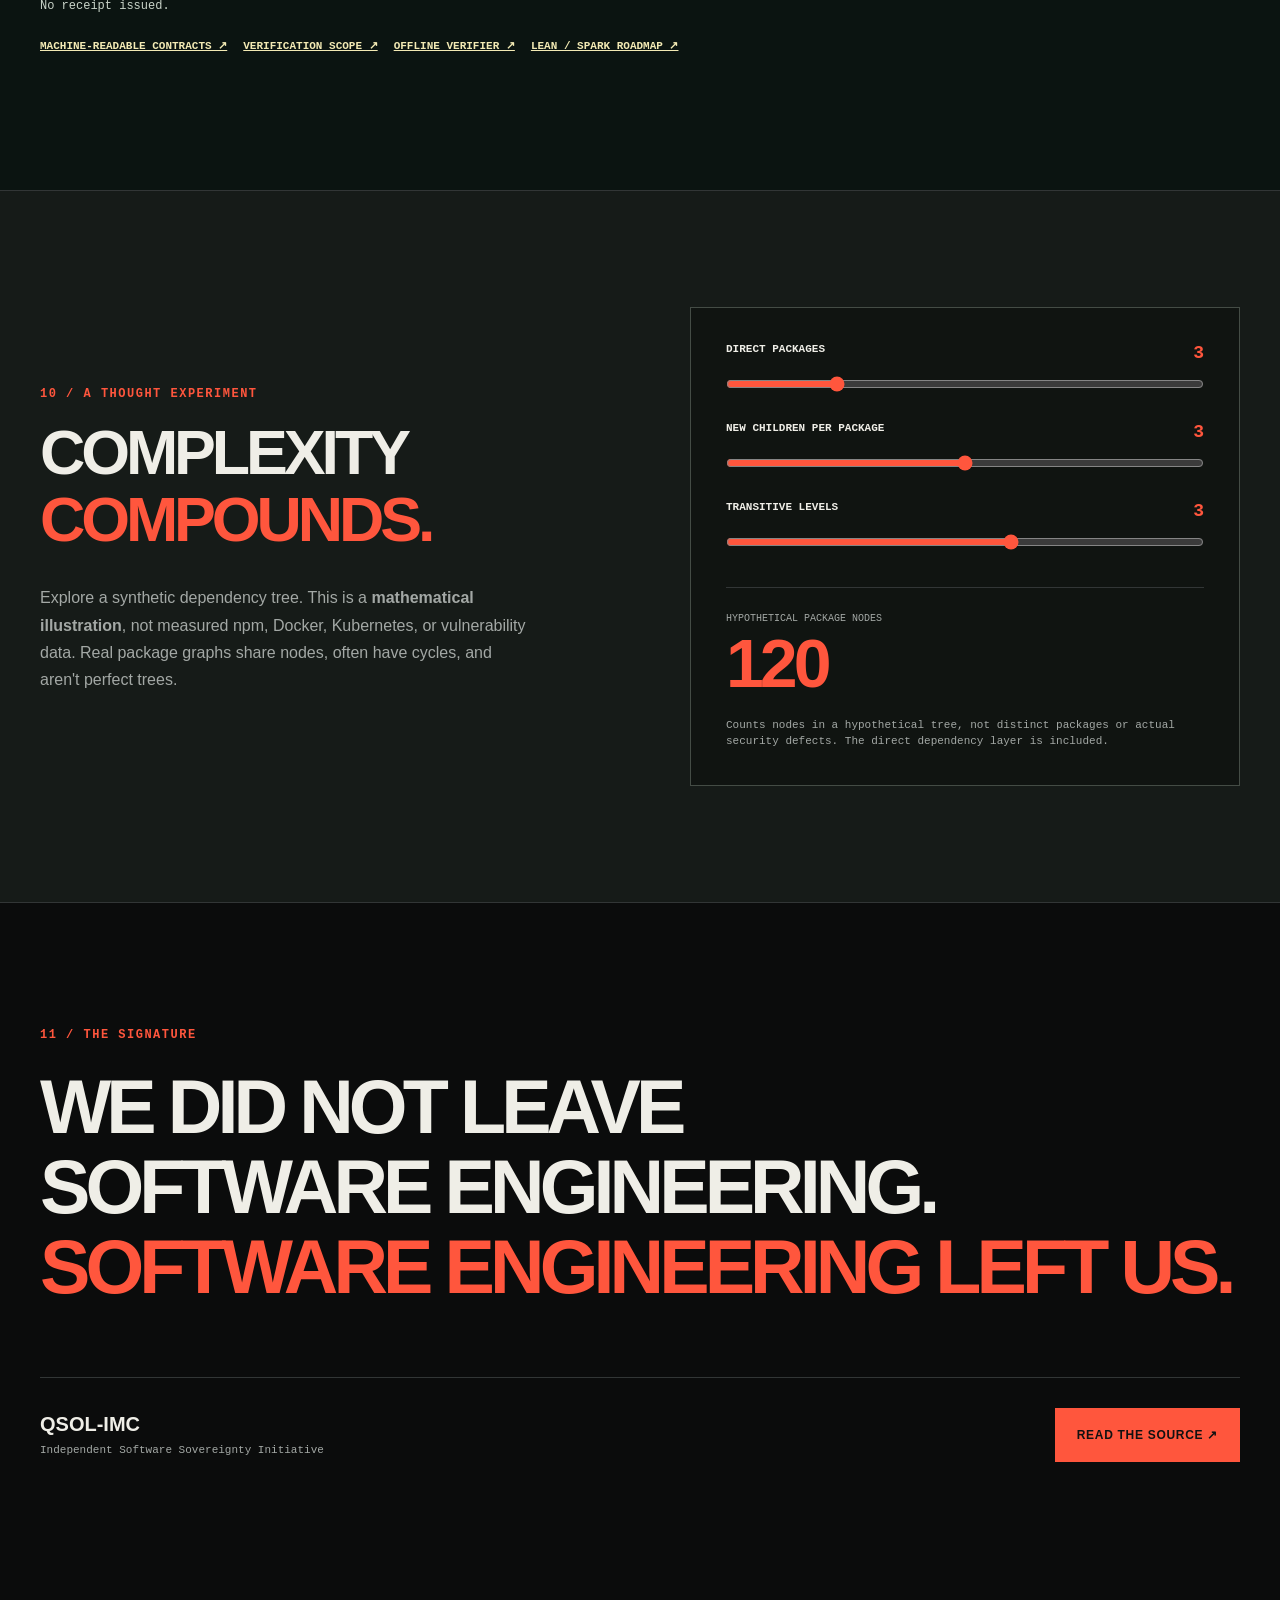
==== commit 5d285902: "feat: add pest control declaration and scoped SPARK proof milestone" ====
--- a/index.html
+++ b/index.html
@@ -69,6 +69,7 @@
           <div><span>04</span><strong>Evidence over slogans</strong><small>Reproduce the result yourself.</small></div>
         </div>
         <p class="divorce-declaration"><span>This is not War,</span><strong>This is a Divorce.</strong></p>
+        <p class="pest-control-declaration">This Isn't War, <strong>This Is Pest Control.</strong></p>
       </div>
     </section>
 
@@ -282,7 +283,15 @@
         <span class="kicker">09 / PROOF CONTRACTS — THE EVIDENCE MUST MATCH THE CLAIM</span>
         <h2>DON'T JUST TRUST TESTS.<br><span class="accent">CHALLENGE THE CONTRACT.</span></h2>
         <p class="proof-intro">Run bounded checks against the actual first-party JavaScript, using separately implemented mathematical oracles. Exhaust every binary automaton row through width eight under all 256 rules, evaluate an exact-integer geometric sum, check seeded replay and hash formats, and expose a known mutable-fingerprint counterexample.</p>
-        <div class="proof-warning"><strong>NOT A FORMAL PROOF:</strong> These results cover explicitly stated bounded domains and finite fixtures. They do not establish correctness for all program inputs, certify real-browser security, or prove authentic execution. Lean 4 and SPARK/Ada obligations are documented for future releases, not passed here. A detected defect remains labelled COUNTEREXAMPLE instead of being silently treated as a passing invariant.</div>
+        <div class="proof-warning"><strong>BOUNDED BROWSER CHECKS:</strong> These local JavaScript results cover only their enumerated finite domains. They are not formal proofs of the browser implementation. Separate versioned Lean and SPARK/Ada evidence applies only to the mathematical and Ada reference models, not to this UI. Known counterexamples remain visible.</div>
+        <div class="proof-milestone" aria-label="Reported SPARK Ada proof milestone">
+          <div>
+            <span class="proof-milestone-kicker">USER-REPORTED LOCAL GNATPROVE RUN · PR #13 HEAD</span>
+            <strong>21 / 21 <span>ADA REFERENCE CHECKS PROVED</span></strong>
+            <p>GNATprove FSF 16.1.0 reported all 21 checks proved, exit code 0. The same checkout reported 186/186 Python tests passed. These are version-pinned, user-reported results—not independent execution attestation or proof of Python/JavaScript equivalence.</p>
+          </div>
+          <a href="https://github.com/QSOLKCB/INDEPENDENCE/tree/main/formal/evidence/spark/pr13">INSPECT SPARK EVIDENCE ↗</a>
+        </div>
         <div class="proof-actions">
           <button id="proof-run" type="button">RUN BOUNDED CONTRACT CHECKS ↗</button>
           <button id="proof-export" type="button" class="secondary" disabled>EXPORT SHA-256 RECEIPT ↓</button>
--- a/styles.css
+++ b/styles.css
@@ -15,3 +15,17 @@
 /* Declaration's closing statement — deliberate, legible, responsive. */
 .divorce-declaration{border-top:1px solid var(--red);padding-top:25px;margin:34px 0 0!important;display:flex;flex-wrap:wrap;column-gap:.35em;row-gap:.08em;text-transform:uppercase;font-size:clamp(22px,2.7vw,38px)!important;font-weight:900;line-height:1.13!important;letter-spacing:-.045em;color:var(--ink)!important}
 .divorce-declaration strong{color:var(--red)}
+
+/* A second satirical line, visually subordinate to the original declaration. */
+.pest-control-declaration{margin:8px 0 0!important;font:900 clamp(16px,1.9vw,25px)/1.22 "Courier New",monospace!important;letter-spacing:-.025em;text-transform:uppercase;color:var(--ink)!important}
+.pest-control-declaration strong{color:var(--red)}
+@media(max-width:700px){.pest-control-declaration{font-size:clamp(14px,4.1vw,19px)!important}}
+
+/* Historical proof results are distinguished from local browser self-tests. */
+.proof-milestone{margin:20px 0 28px;border:1px solid #536154;background:#18221c;padding:22px 24px;display:flex;gap:22px;justify-content:space-between;align-items:center;flex-wrap:wrap}
+.proof-milestone>div{flex:1;min-width:min(100%,270px)}
+.proof-milestone-kicker{display:block;color:#d9d19d;font:700 11px/1.5 "Courier New",monospace;letter-spacing:.04em;margin-bottom:10px}
+.proof-milestone strong{display:block;font:900 clamp(29px,4vw,50px)/1.15 "Courier New",monospace;color:#9cdaa5}
+.proof-milestone strong span{font-size:clamp(14px,2.1vw,24px);color:#f6ead0}
+.proof-milestone p{font:12px/1.75 "Courier New",monospace;color:#c9d4c9;max-width:770px;margin:12px 0 0}
+.proof-milestone a{font:700 11px/1.4 "Courier New",monospace;color:#f1db9c;overflow-wrap:anywhere}
--- a/proof/proof.css
+++ b/proof/proof.css
@@ -11,7 +11,7 @@
 .proof-case{border:1px solid #3d5447;background:#132019;padding:20px;display:flex;flex-direction:column;gap:10px;min-width:0}
 .proof-id{font:bold 12px/1.4 "Courier New",monospace;color:#f1e2b2;overflow-wrap:anywhere}
 .proof-state{align-self:flex-start;font:bold 11px "Courier New",monospace;border:1px solid currentColor;padding:6px 8px}
-.proof-observed{color:#9cdaa5}.proof-warning{color:#ff917b}.proof-pending{color:#d5c48b}
+.proof-observed{color:#9cdaa5}.proof-counterexample{color:#ff917b}.proof-pending{color:#d5c48b}
 .proof-case p{margin:0;color:#b8c9bb;font:12px/1.7 "Courier New",monospace}
 .proof-case .proof-implication{color:#ffb5a4}
 .proof-case .proof-hash-compare{overflow-wrap:anywhere}
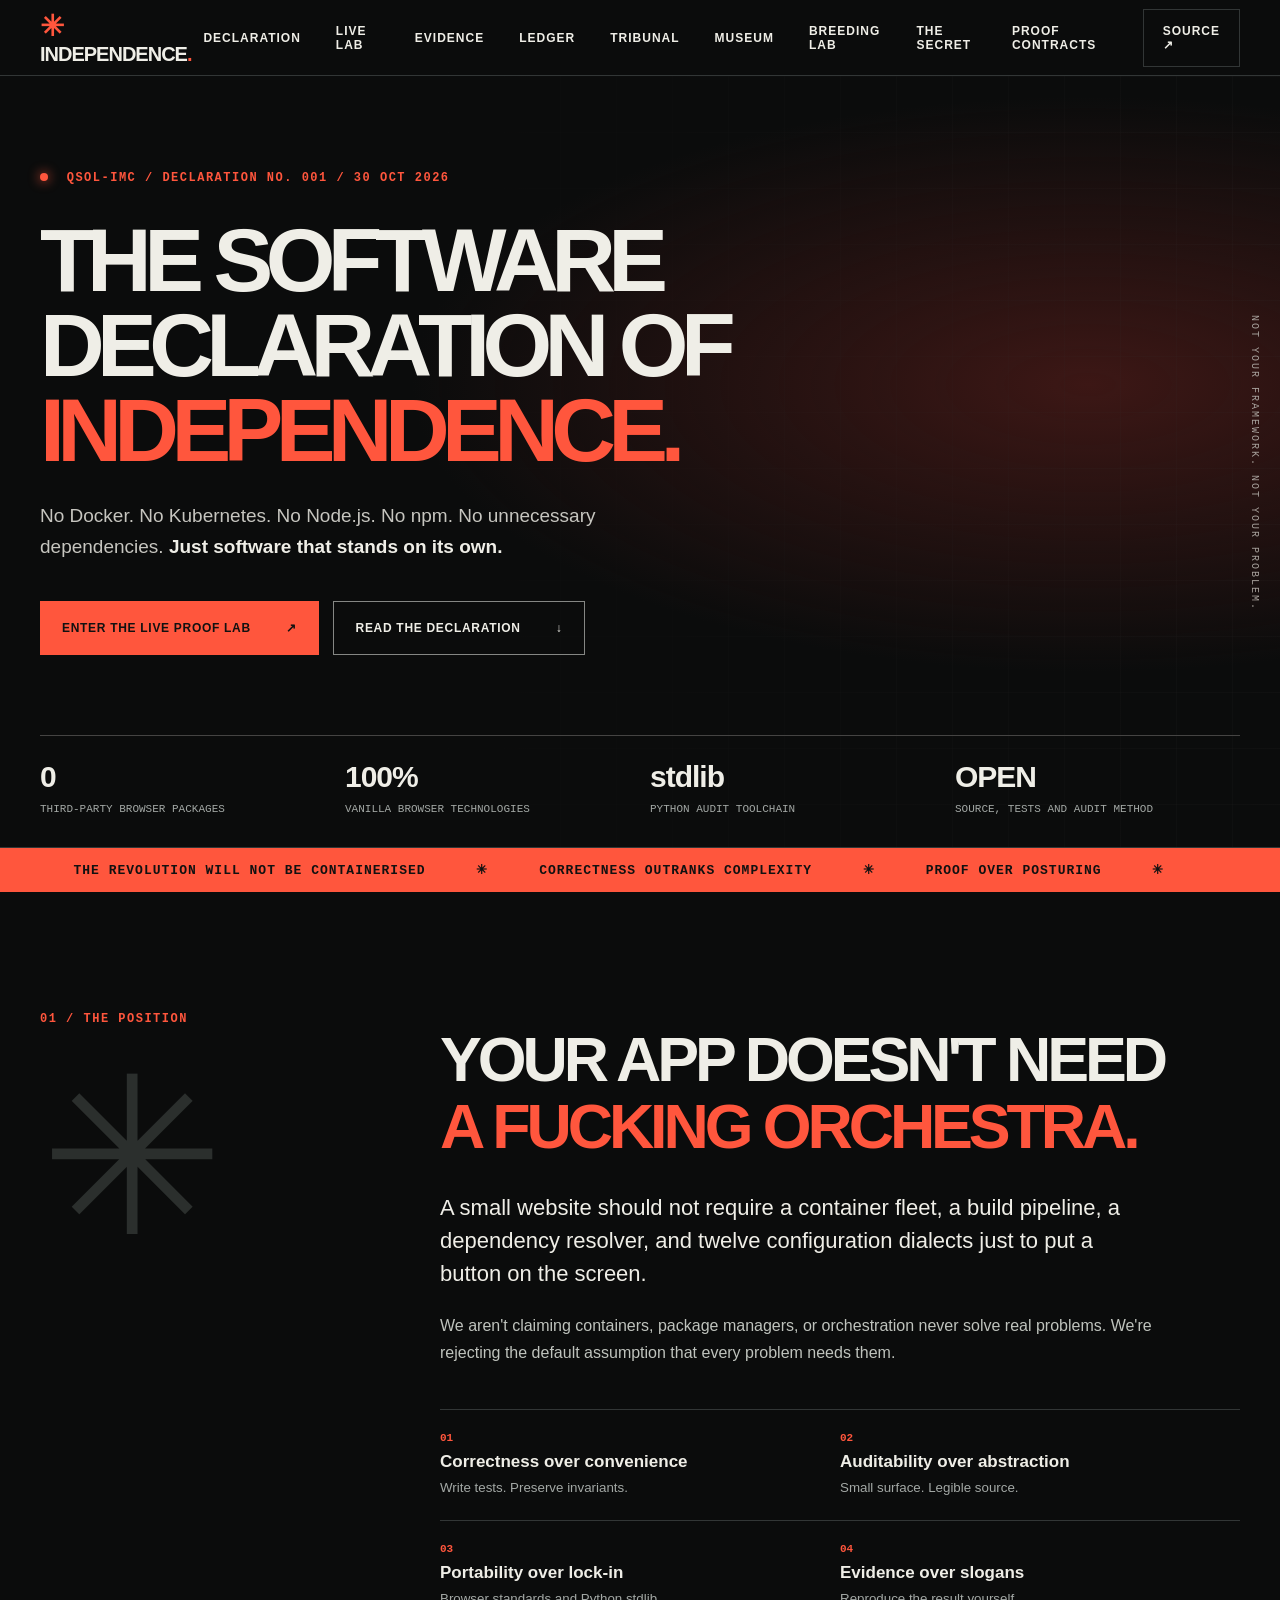
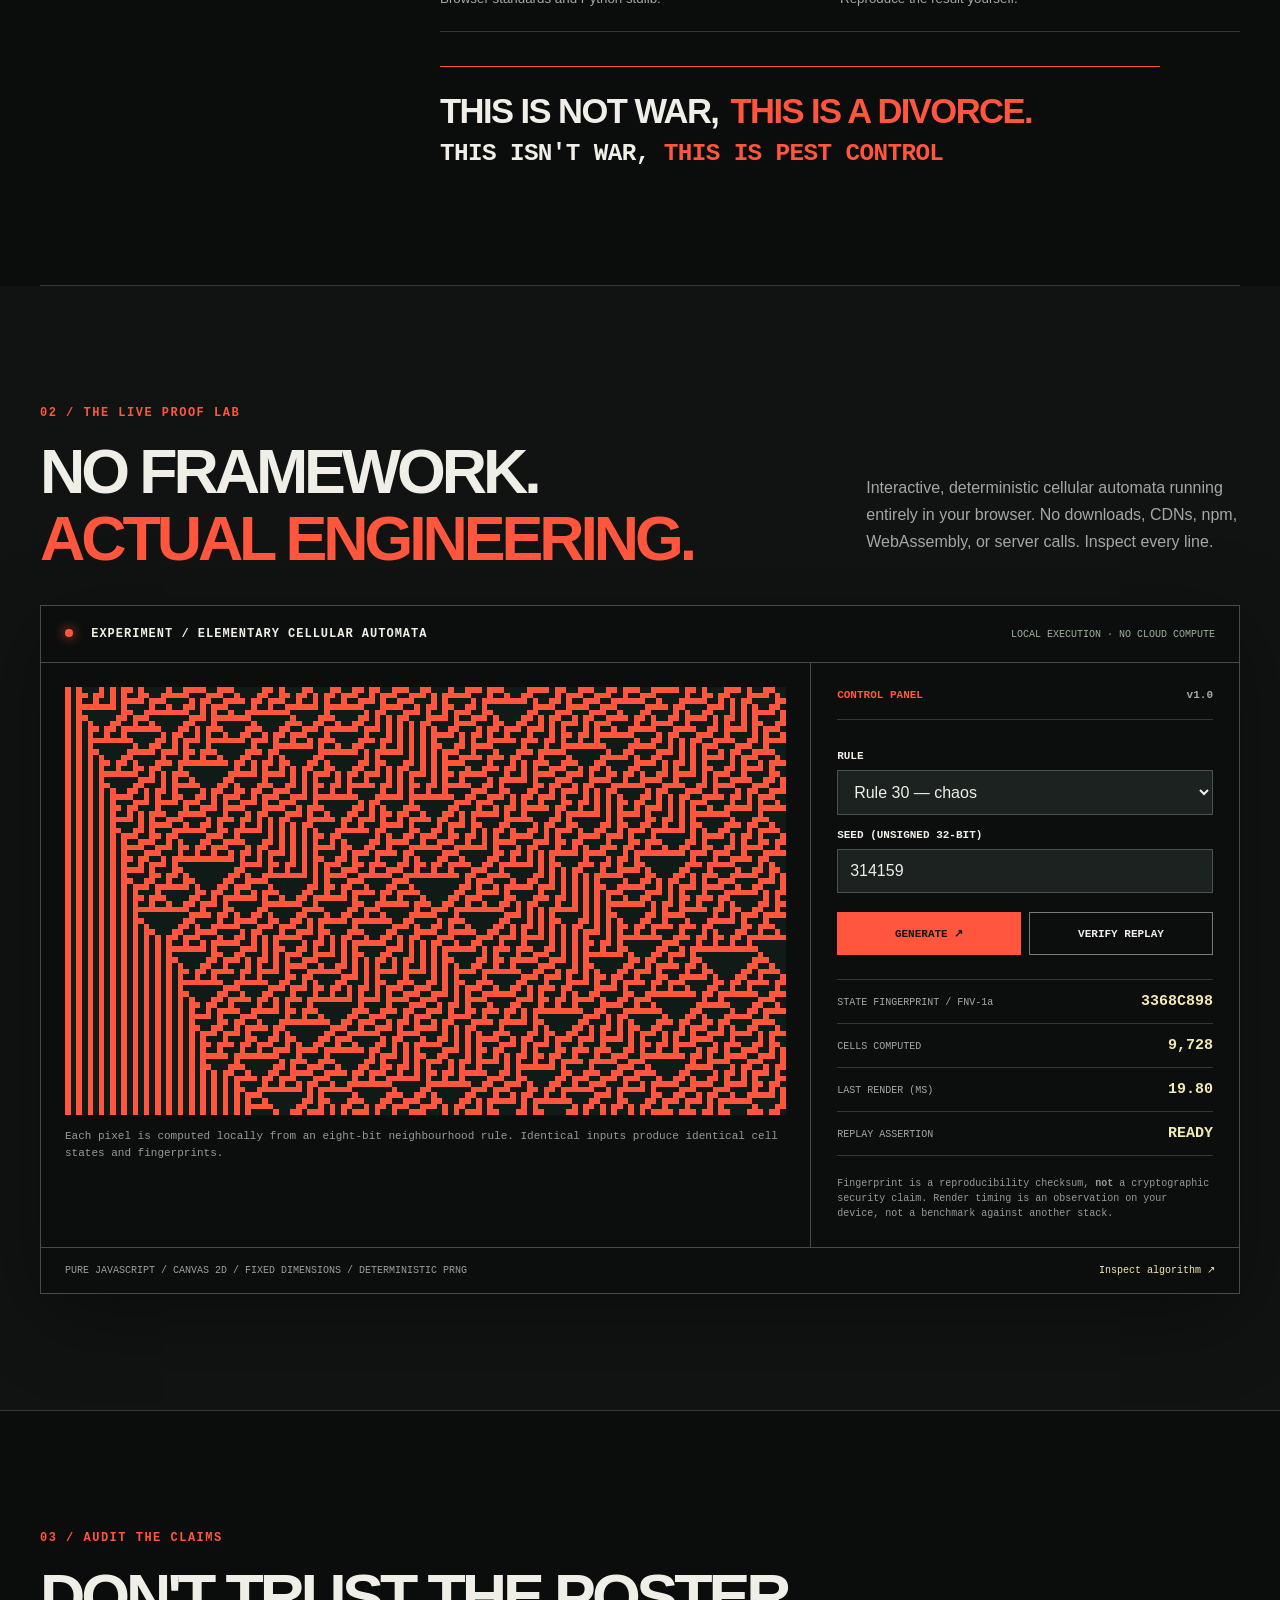
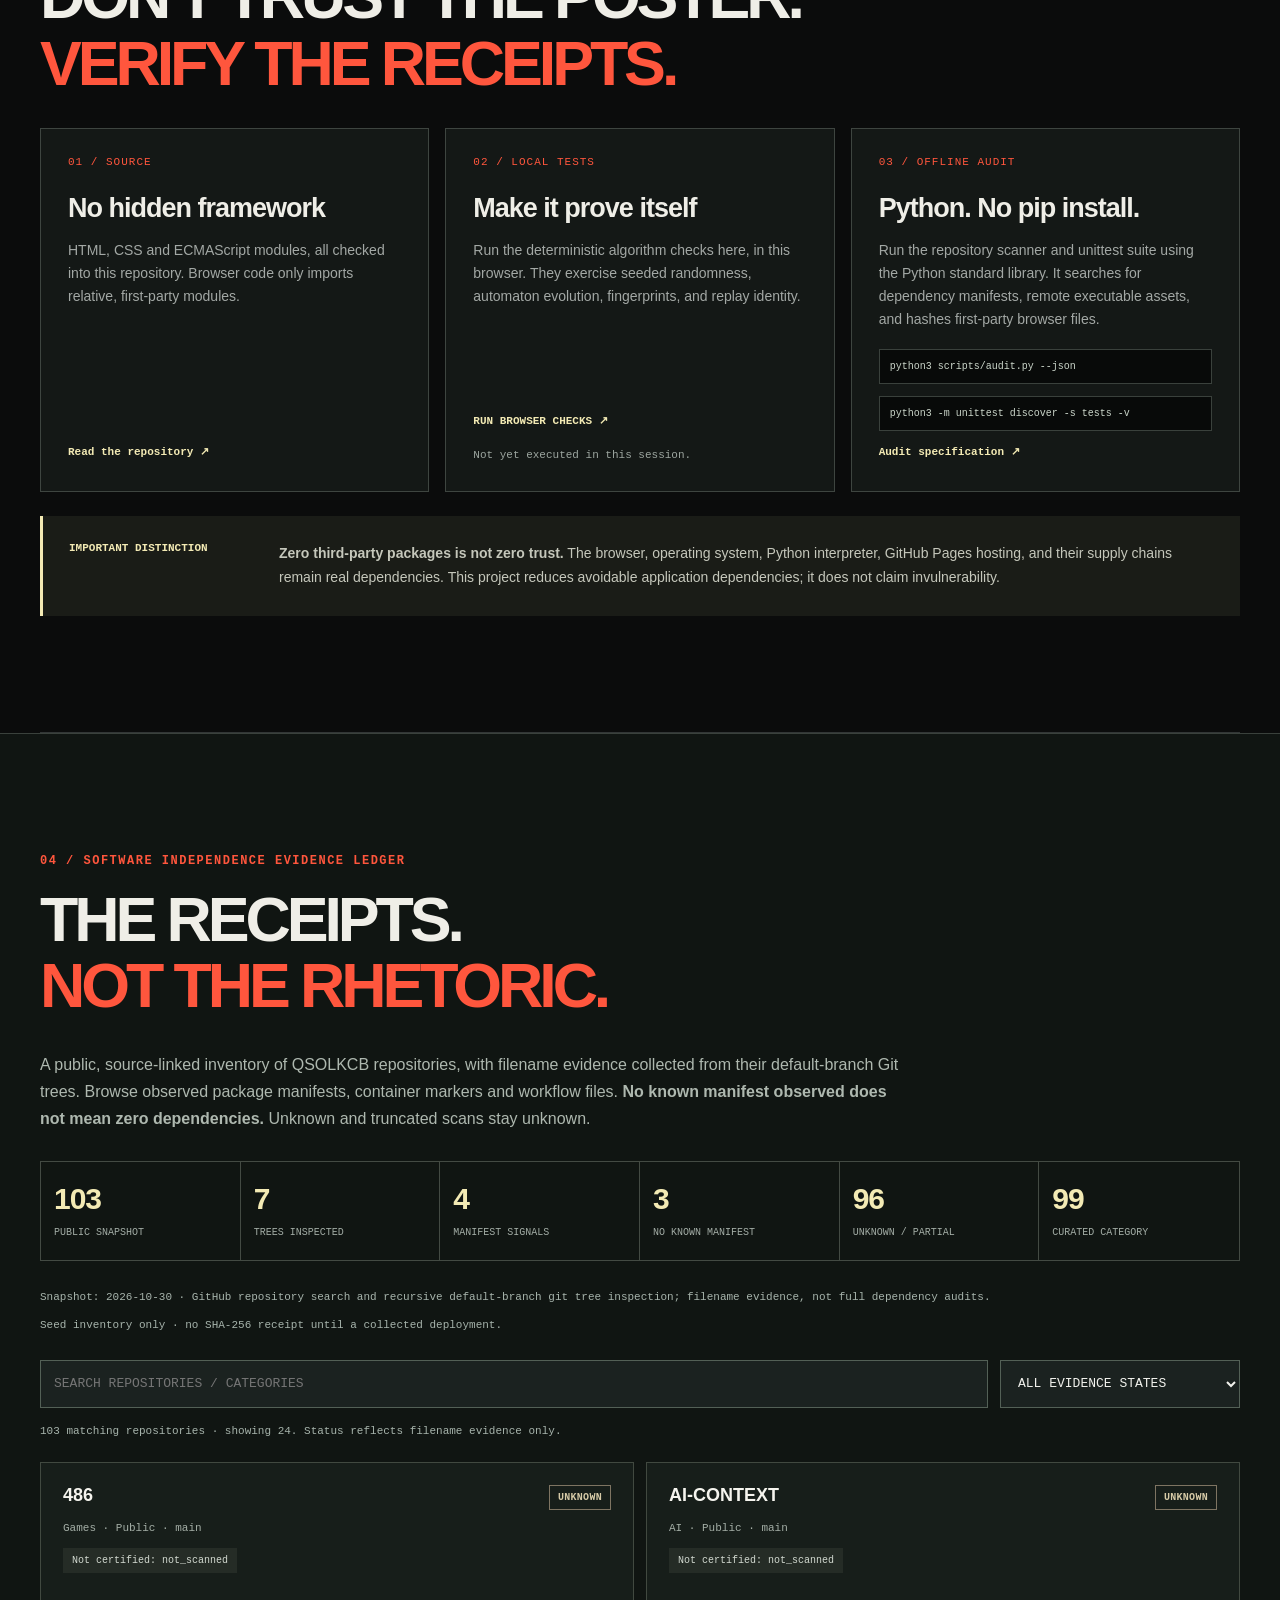
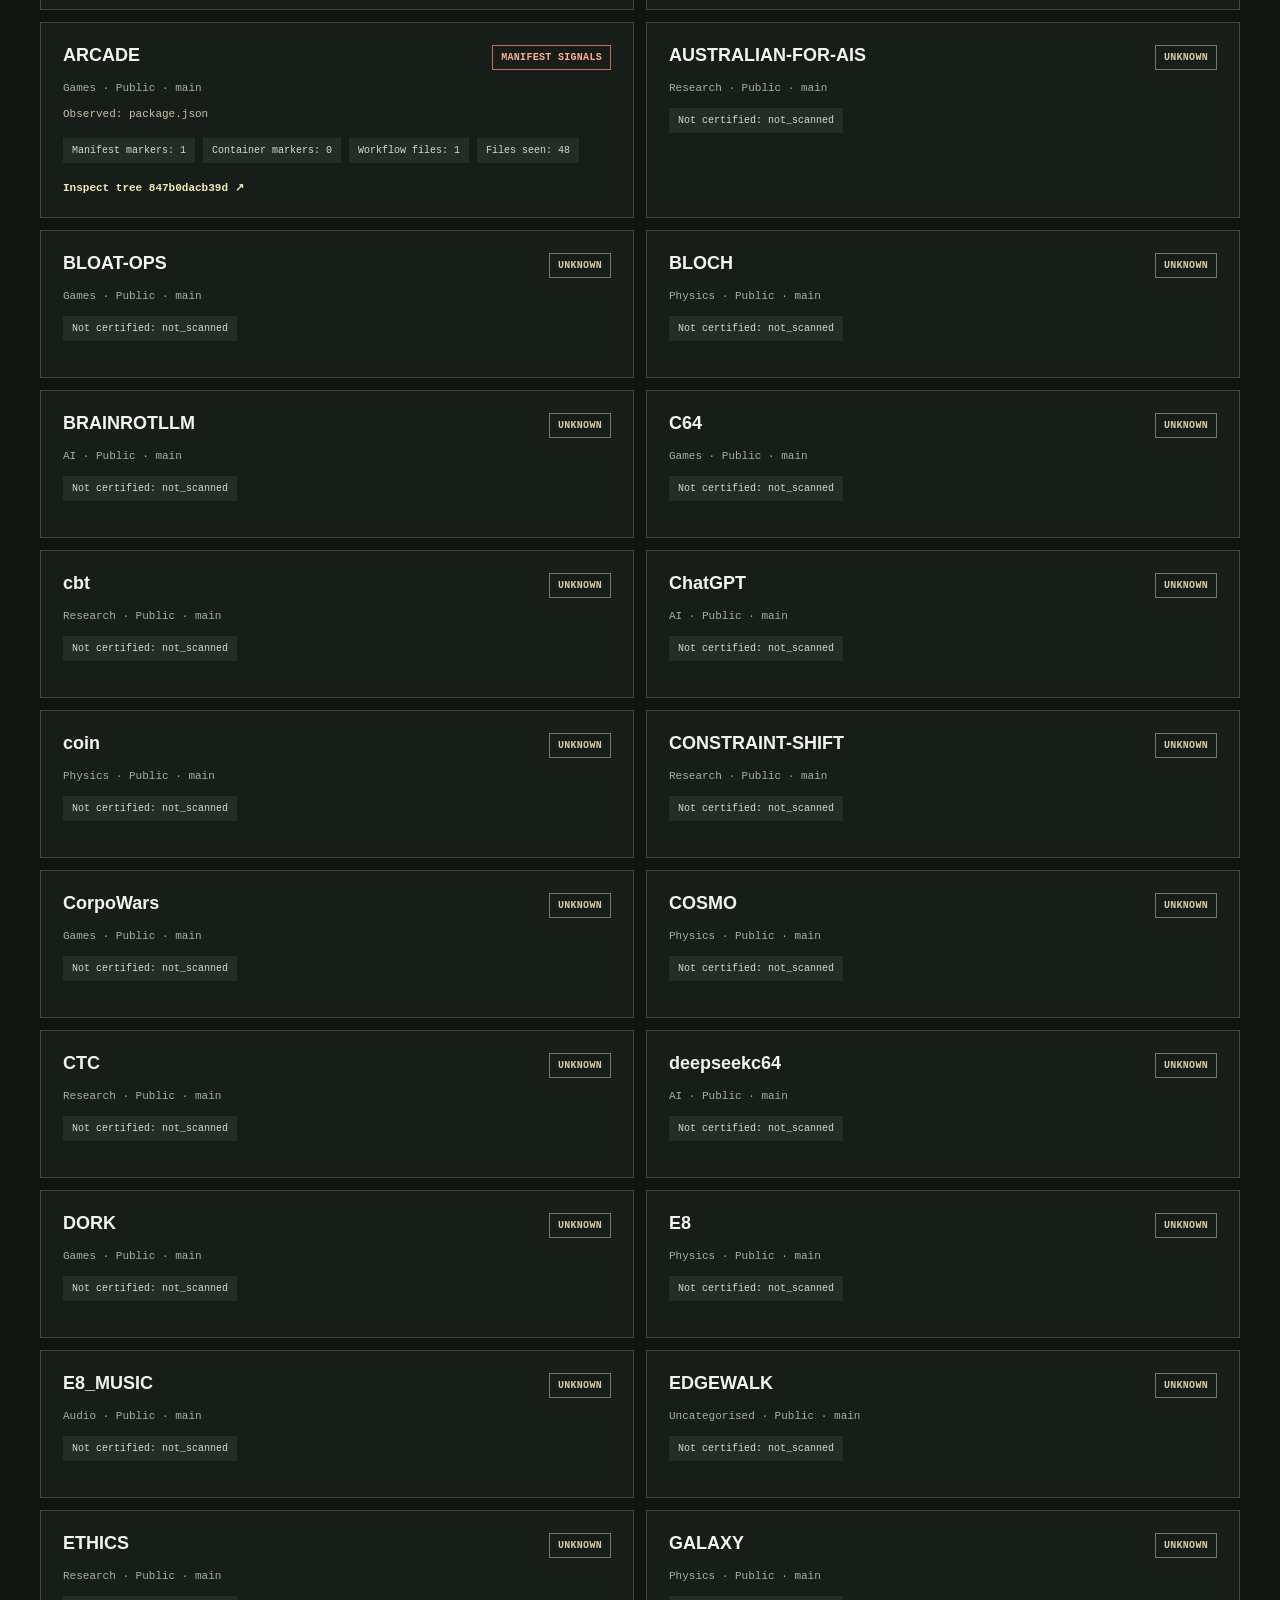
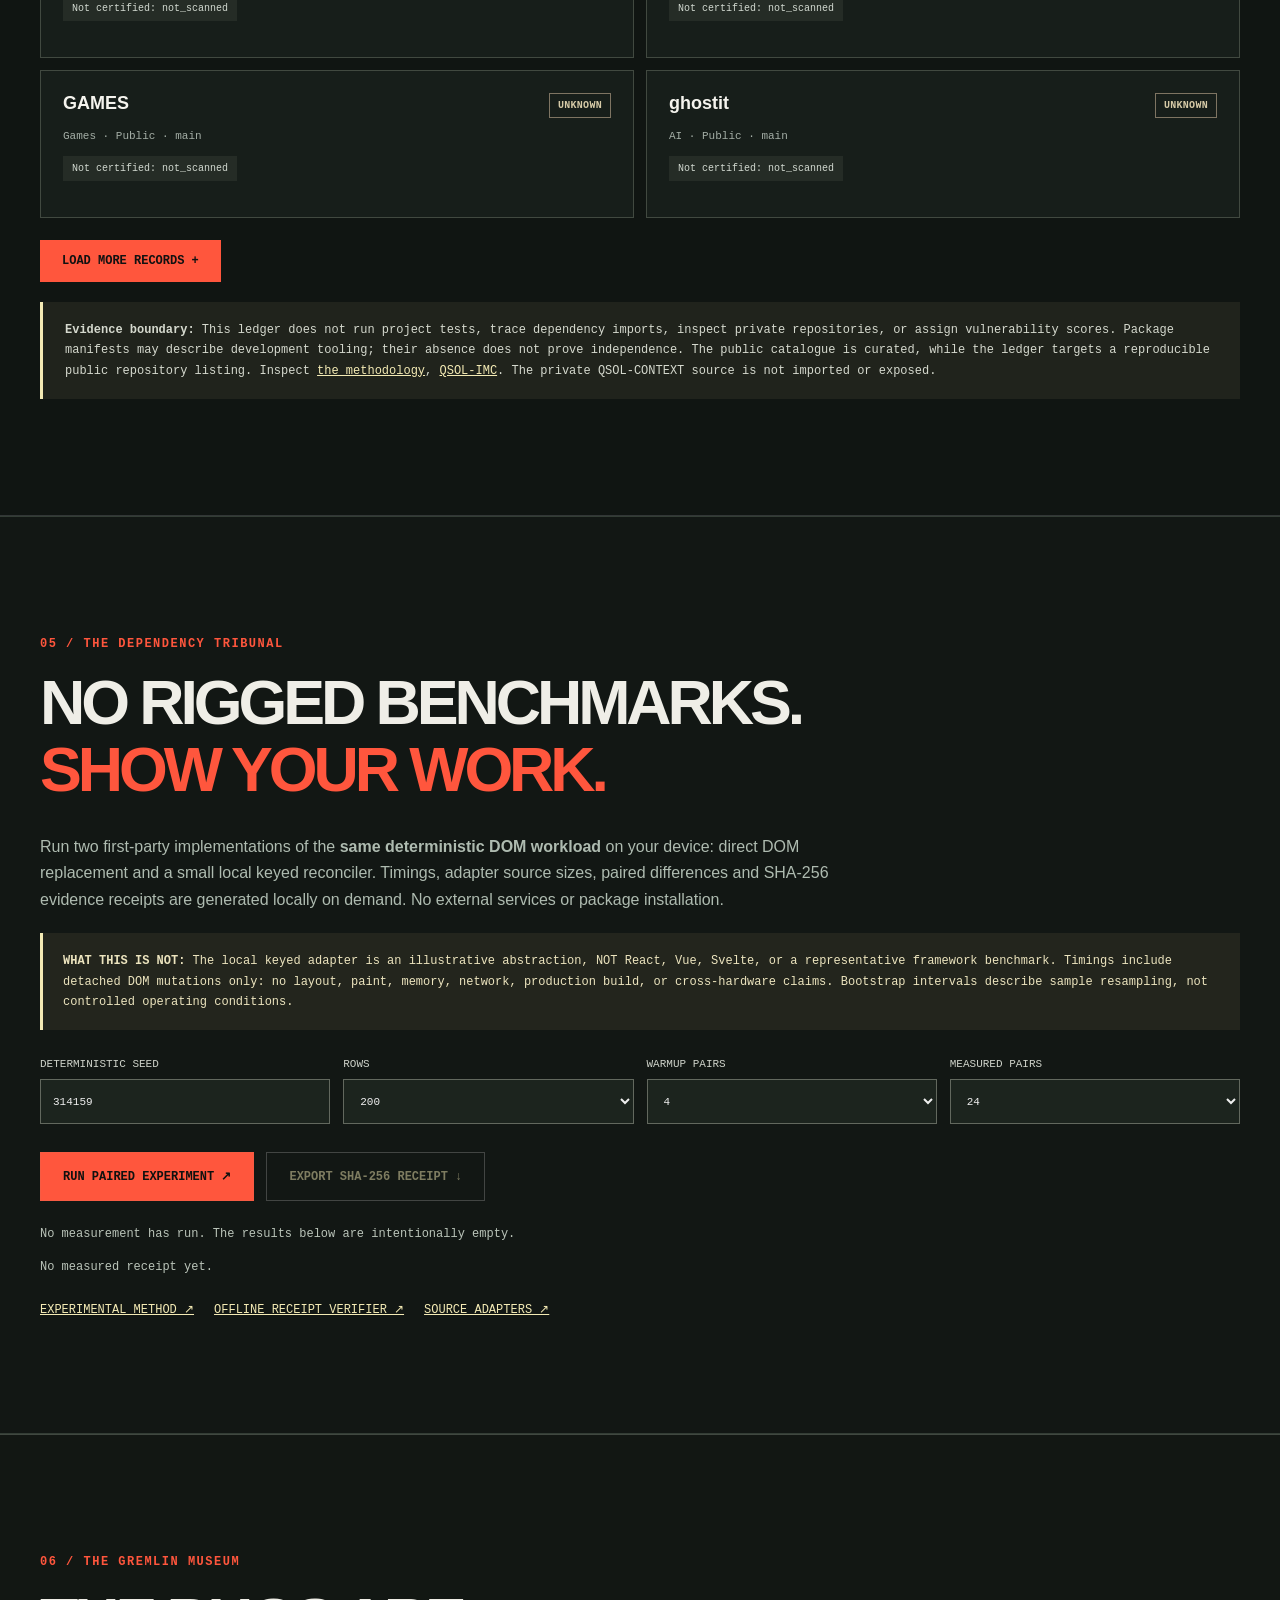
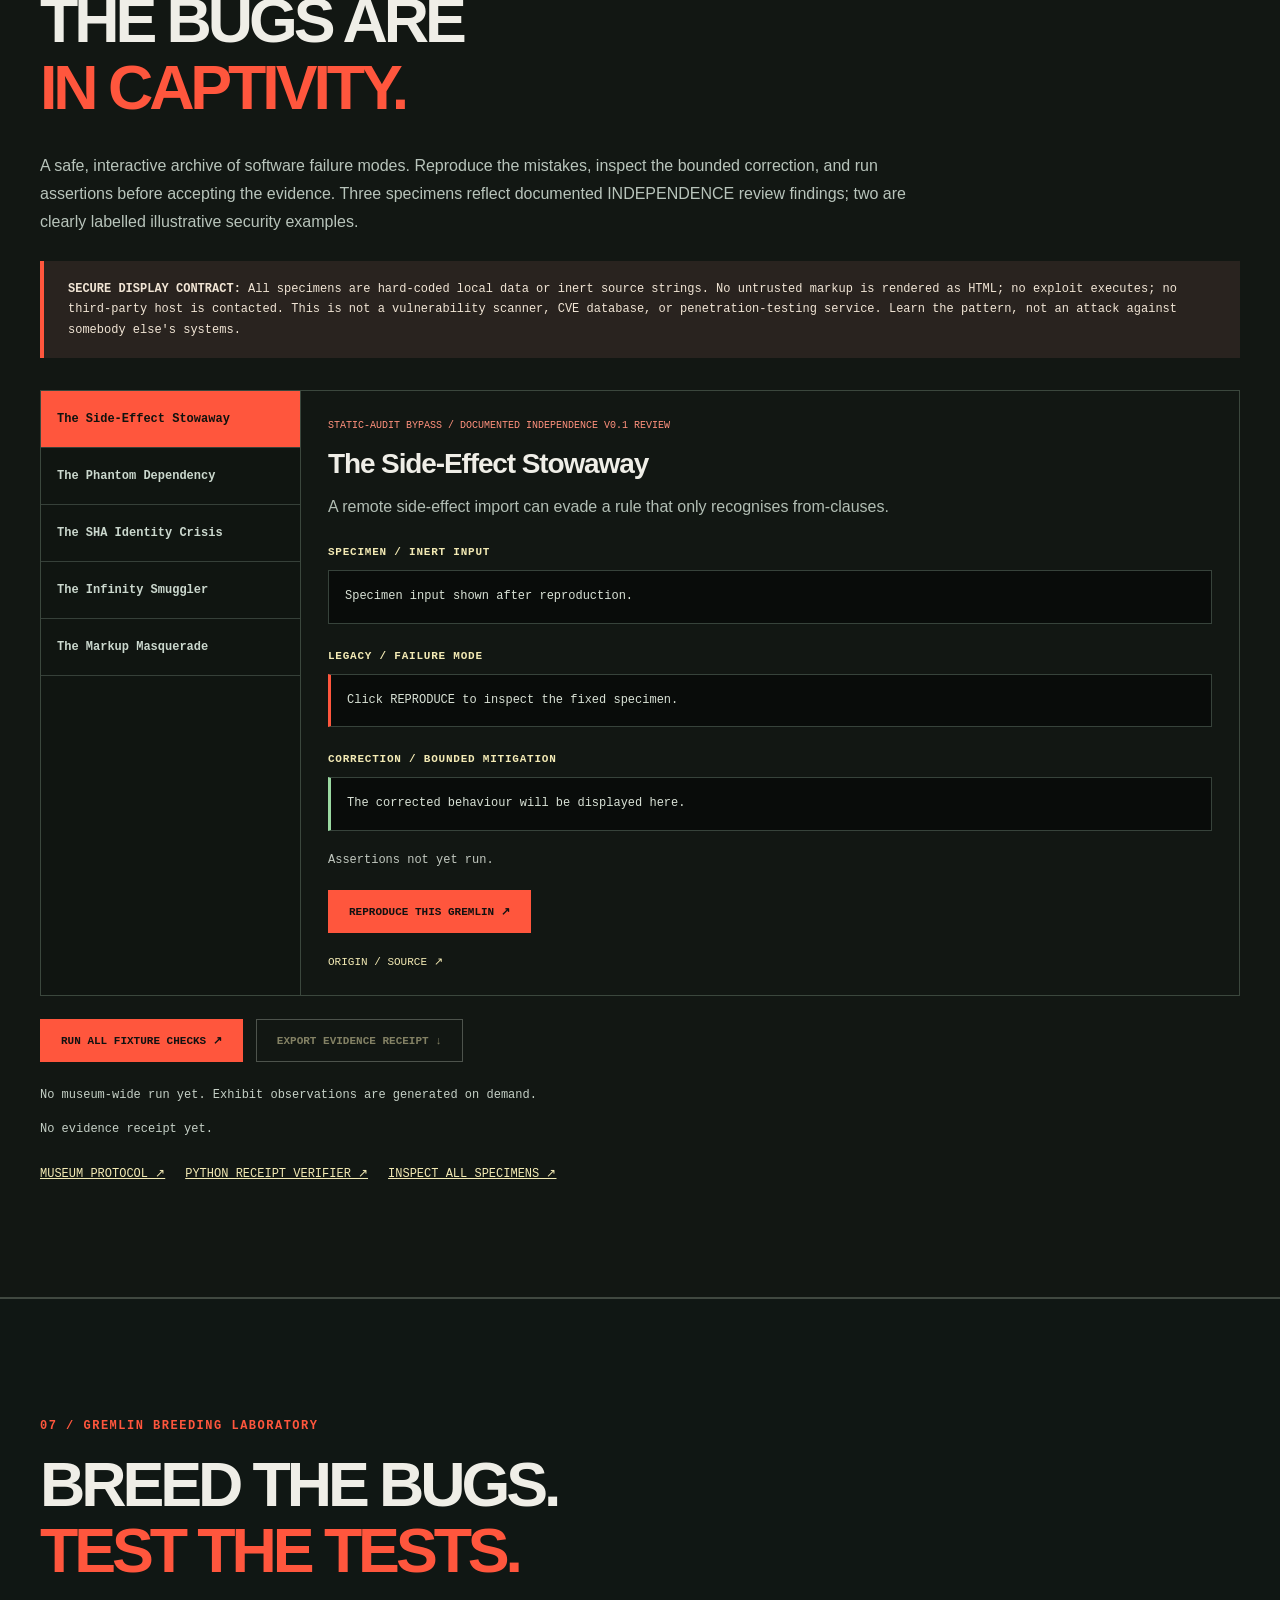
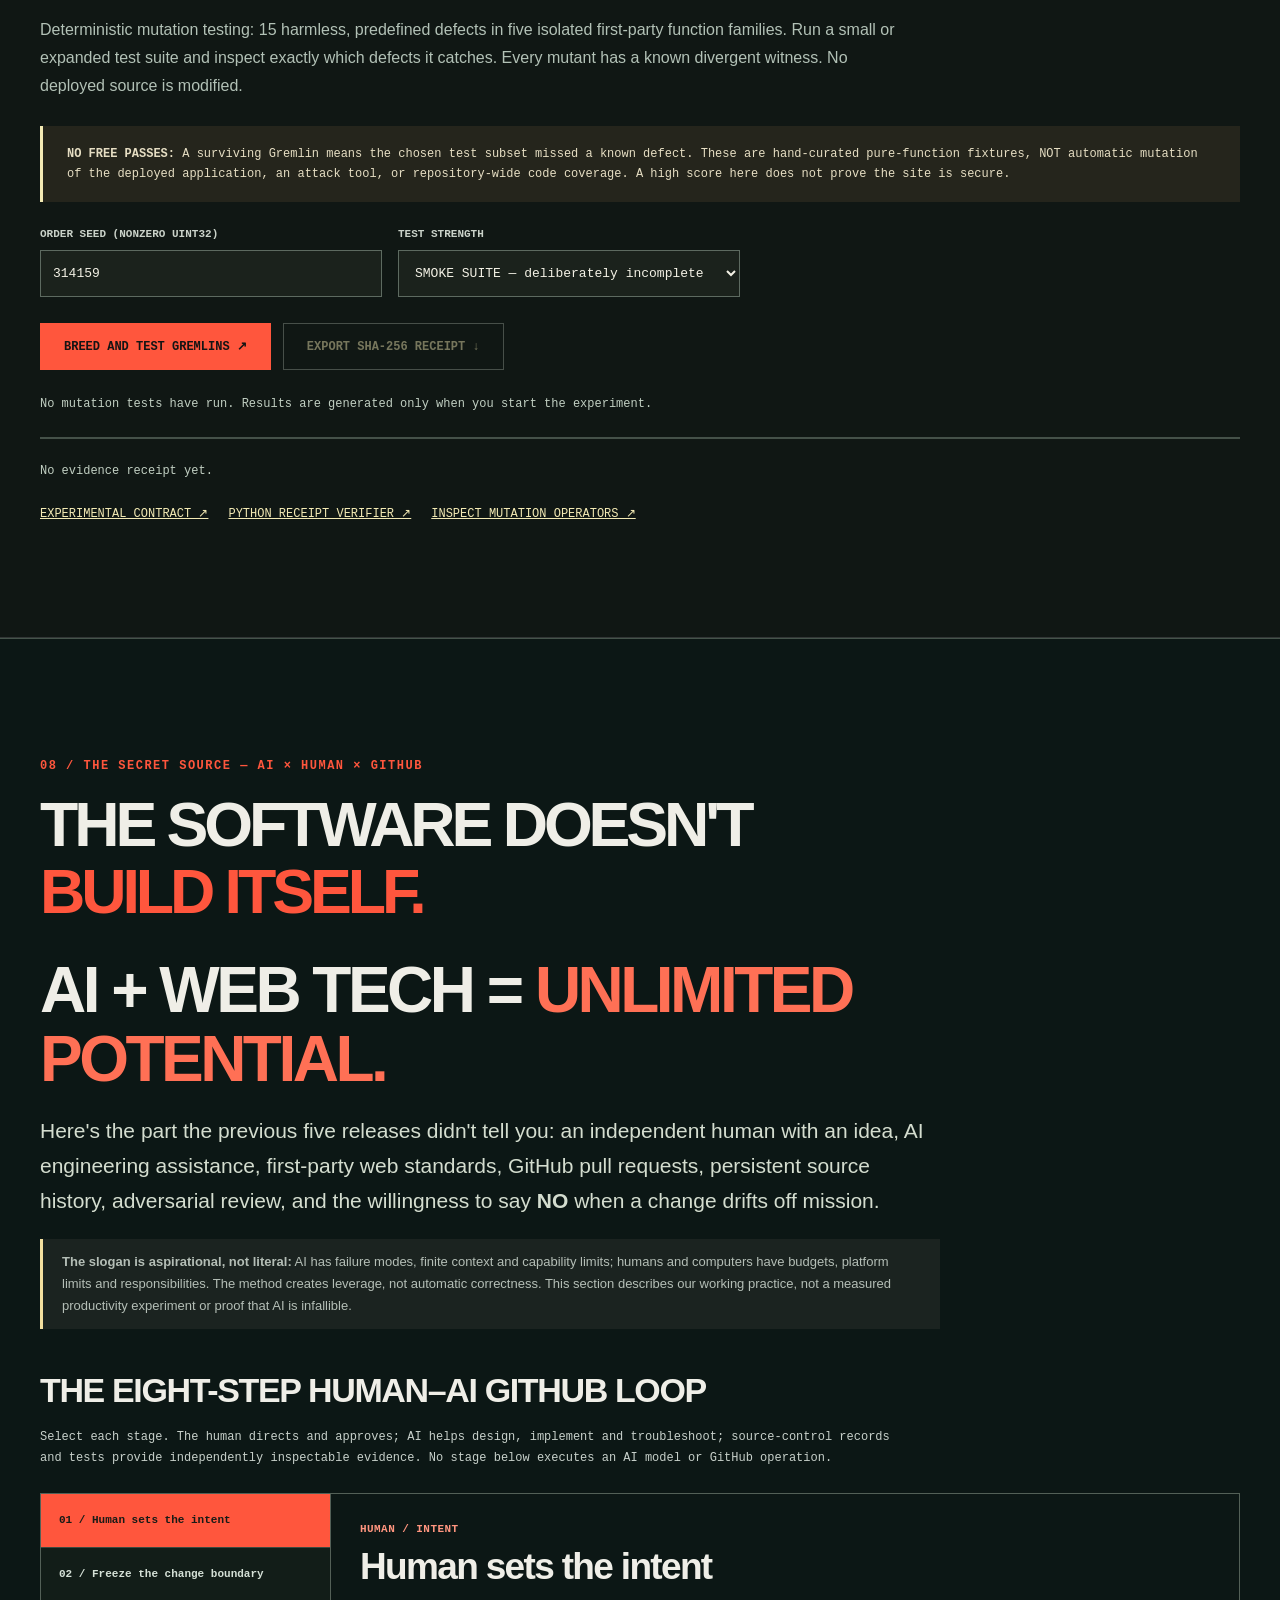
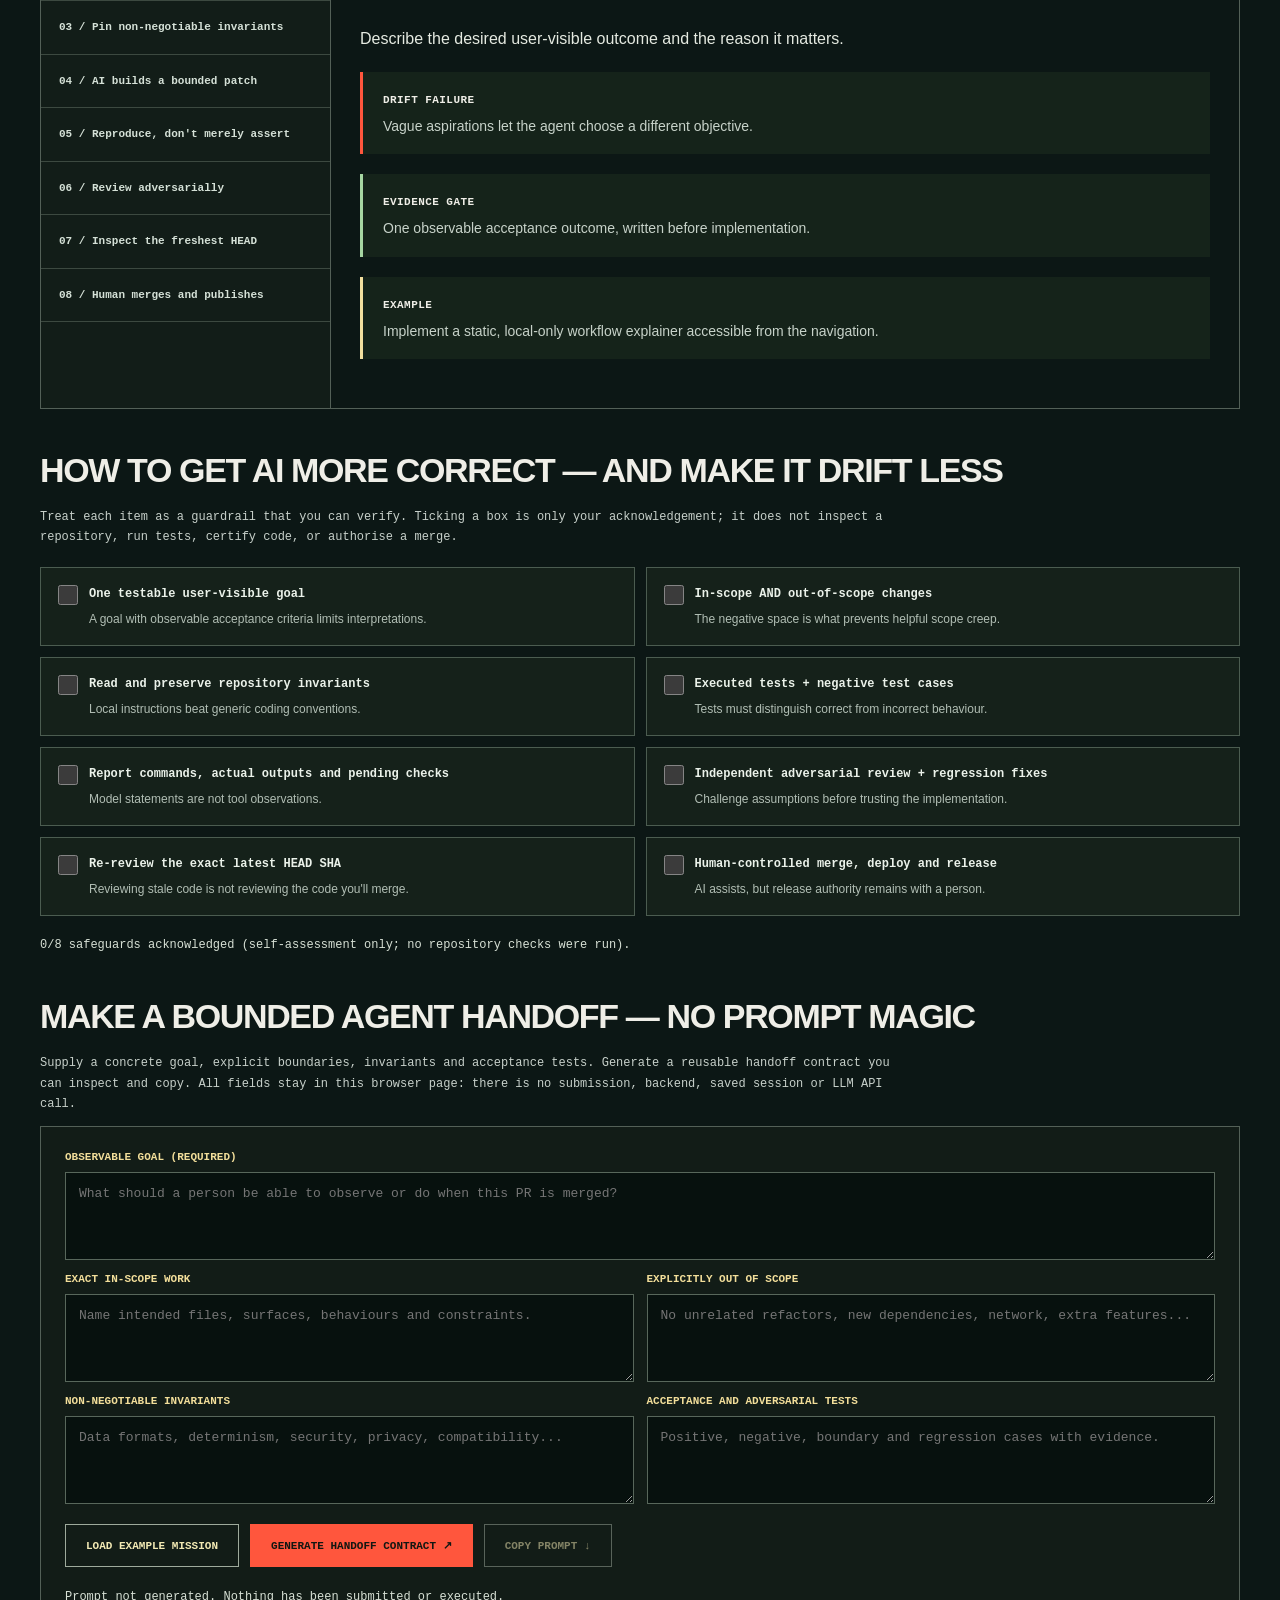
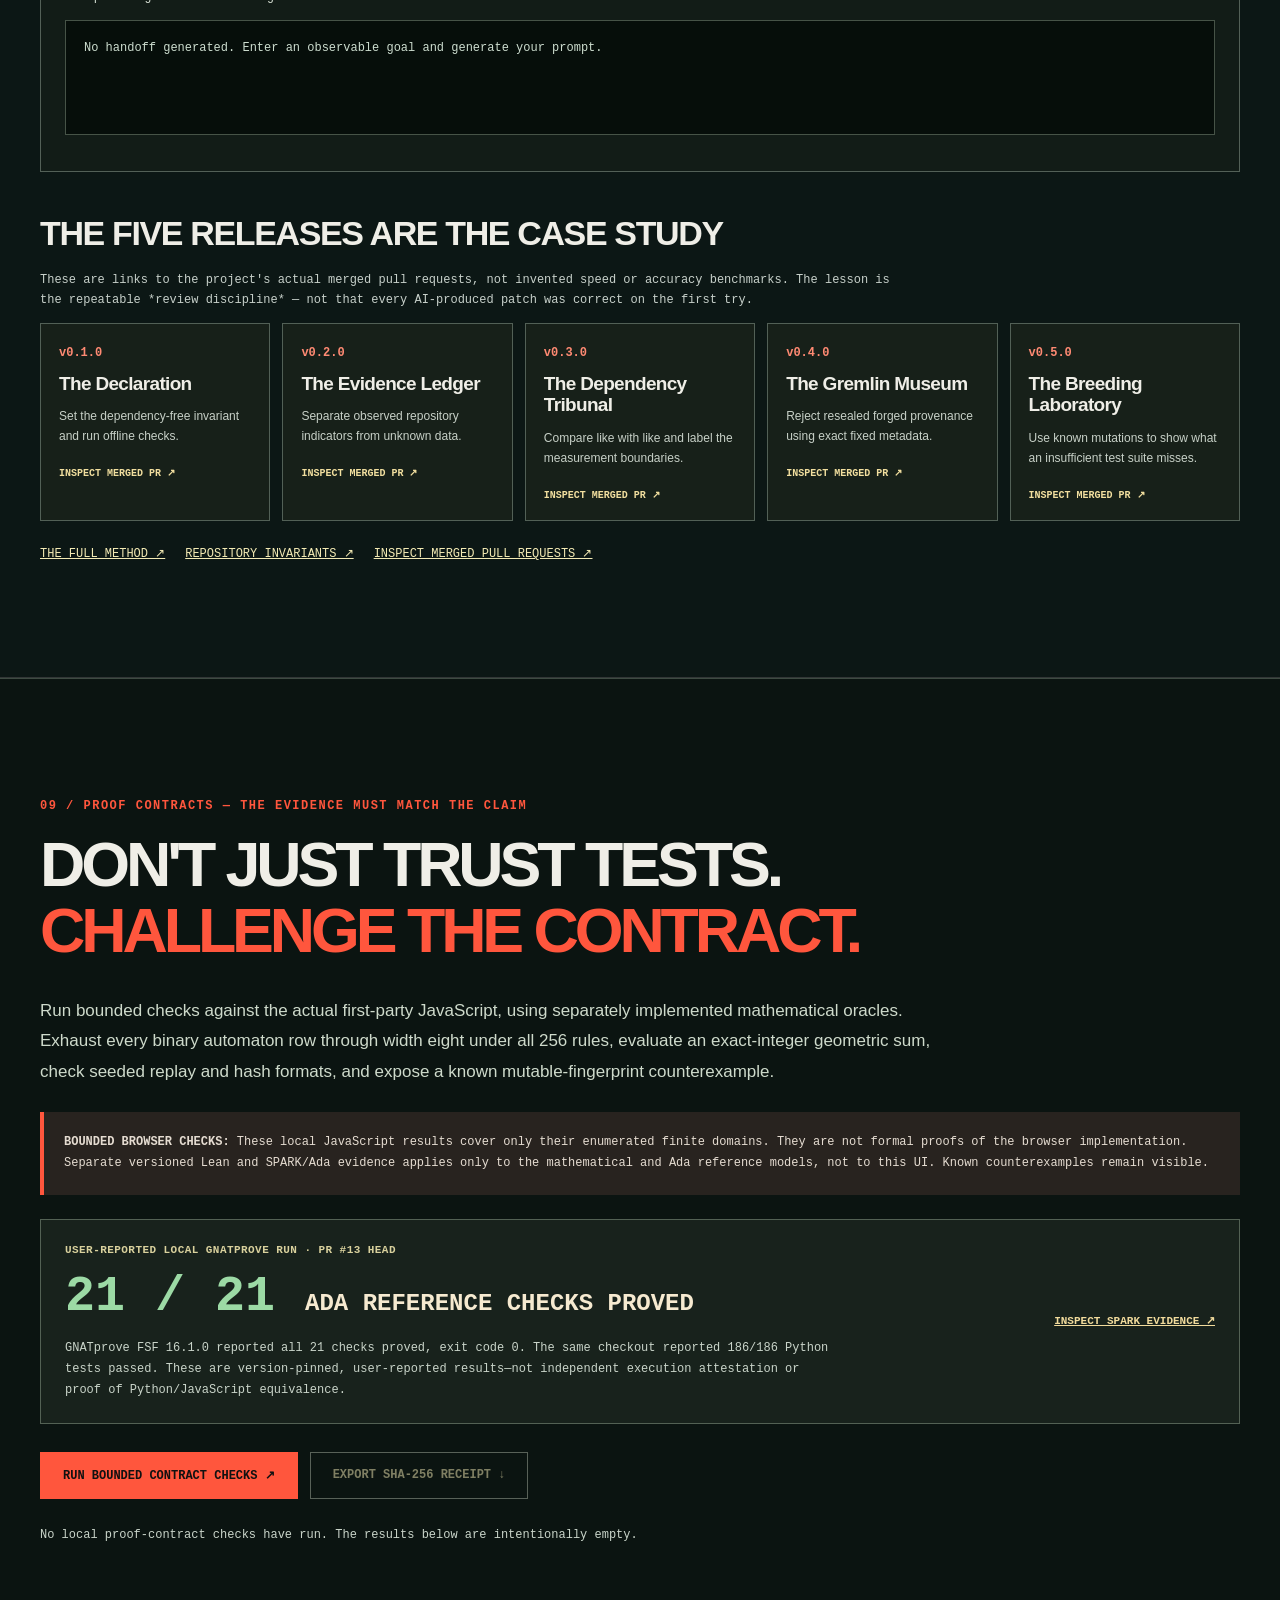
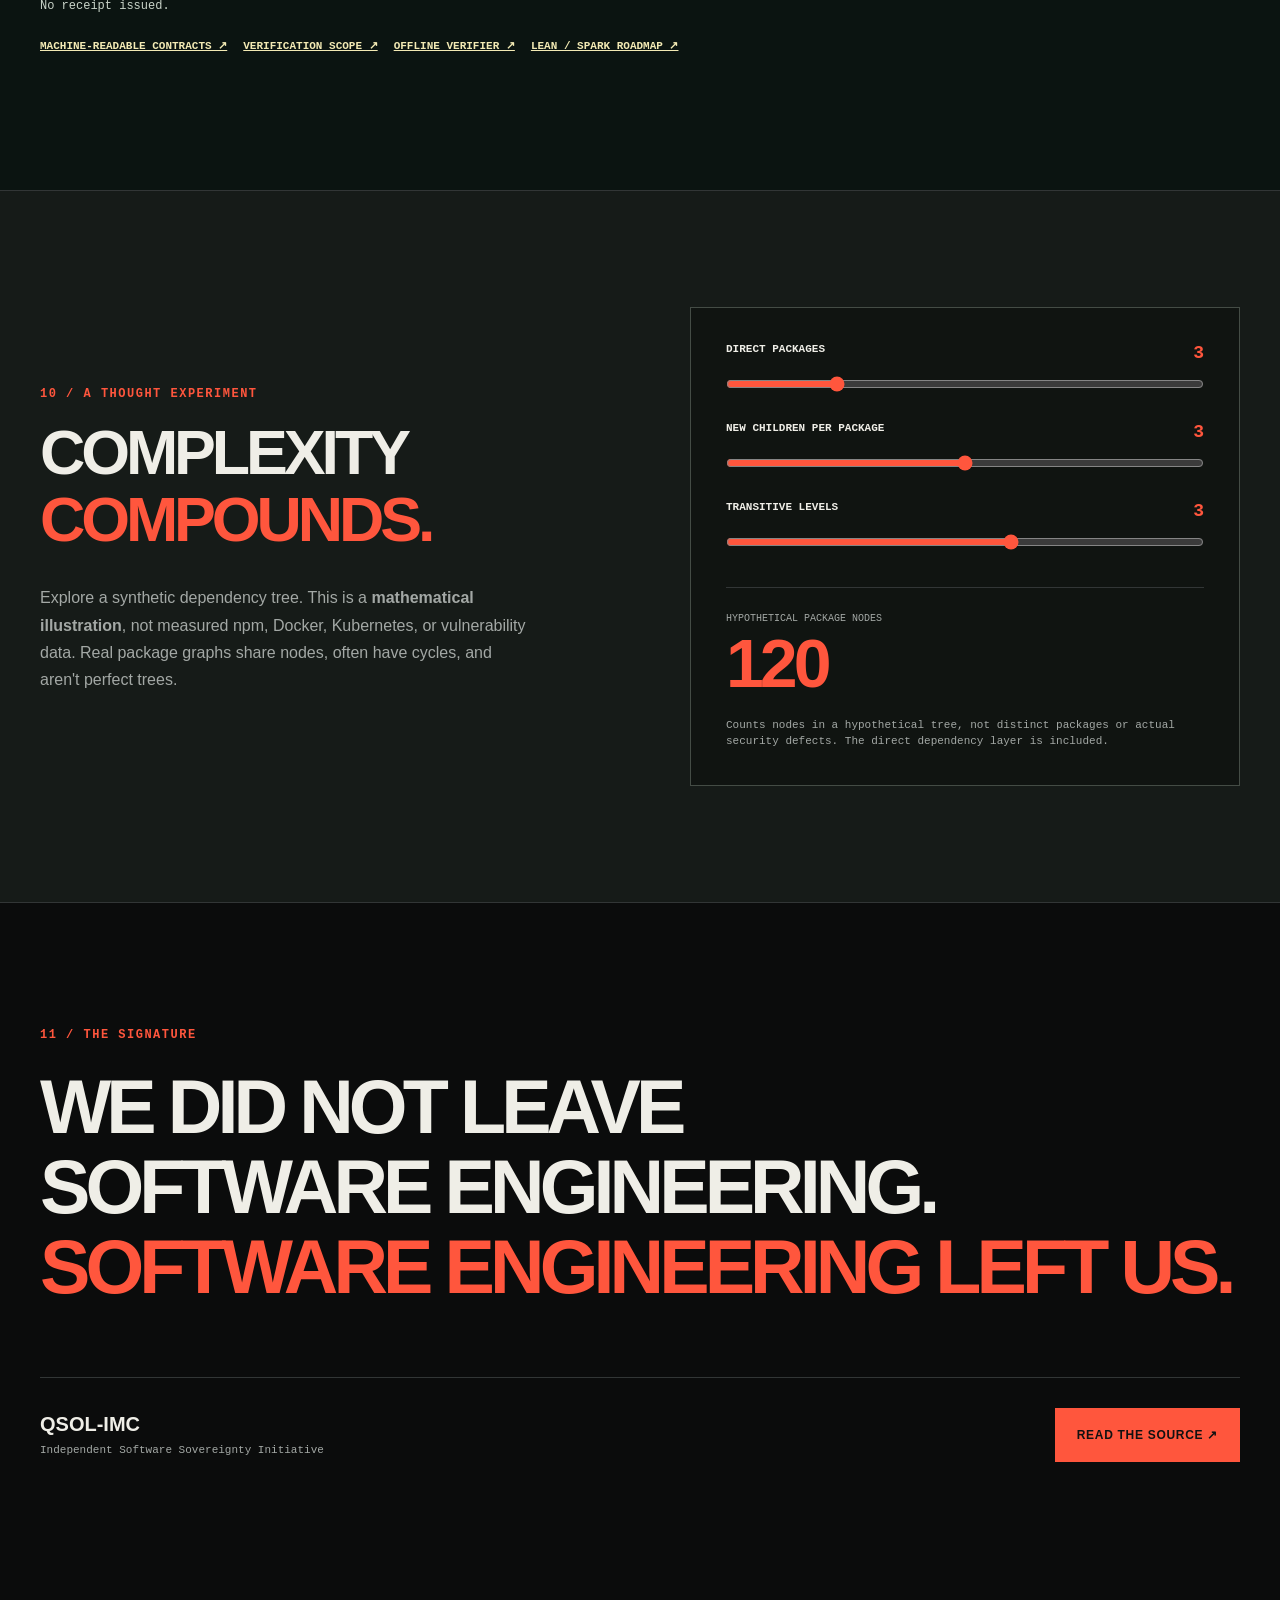
==== commit c30bebaa: "copy: preserve exact Pest Control declaration wording" ====
--- a/index.html
+++ b/index.html
@@ -69,7 +69,7 @@
           <div><span>04</span><strong>Evidence over slogans</strong><small>Reproduce the result yourself.</small></div>
         </div>
         <p class="divorce-declaration"><span>This is not War,</span><strong>This is a Divorce.</strong></p>
-        <p class="pest-control-declaration">This Isn't War, <strong>This Is Pest Control.</strong></p>
+        <p class="pest-control-declaration">This Isn't War, <strong>This Is Pest Control</strong></p>
       </div>
     </section>
 
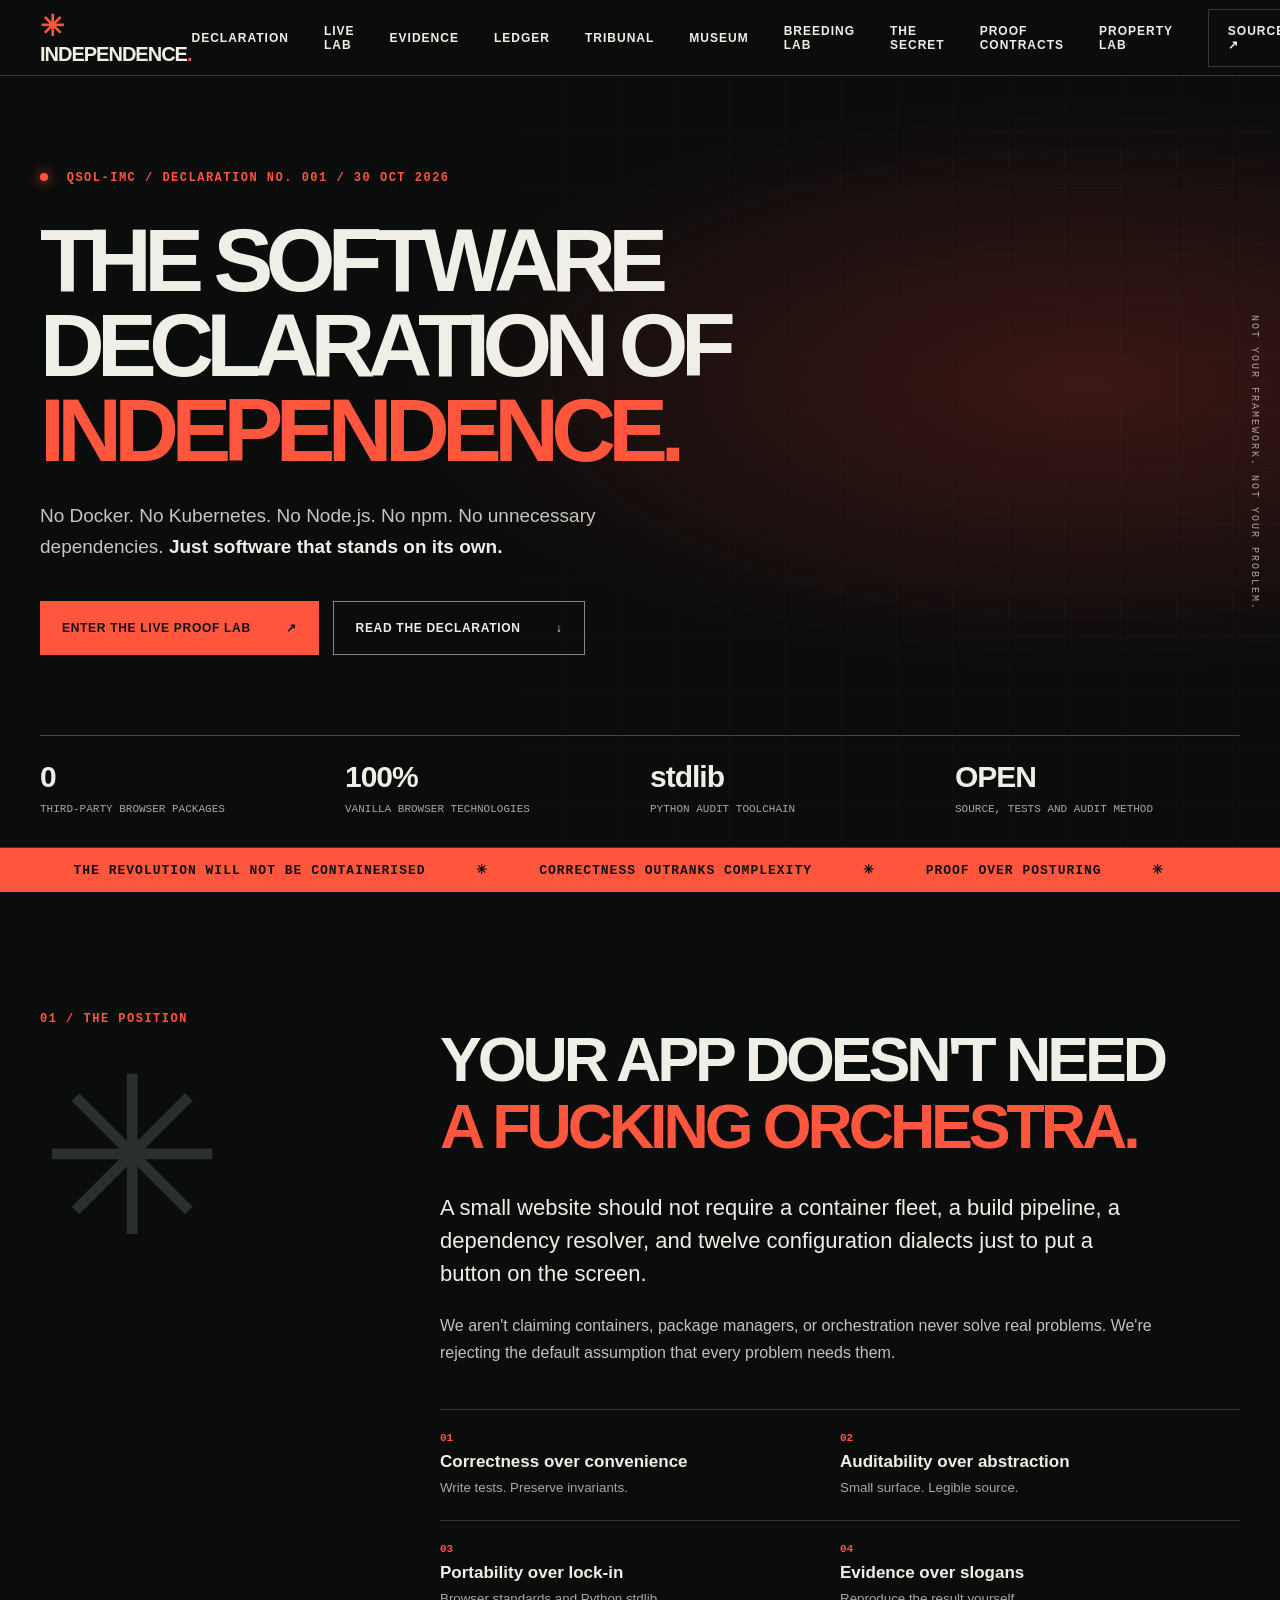
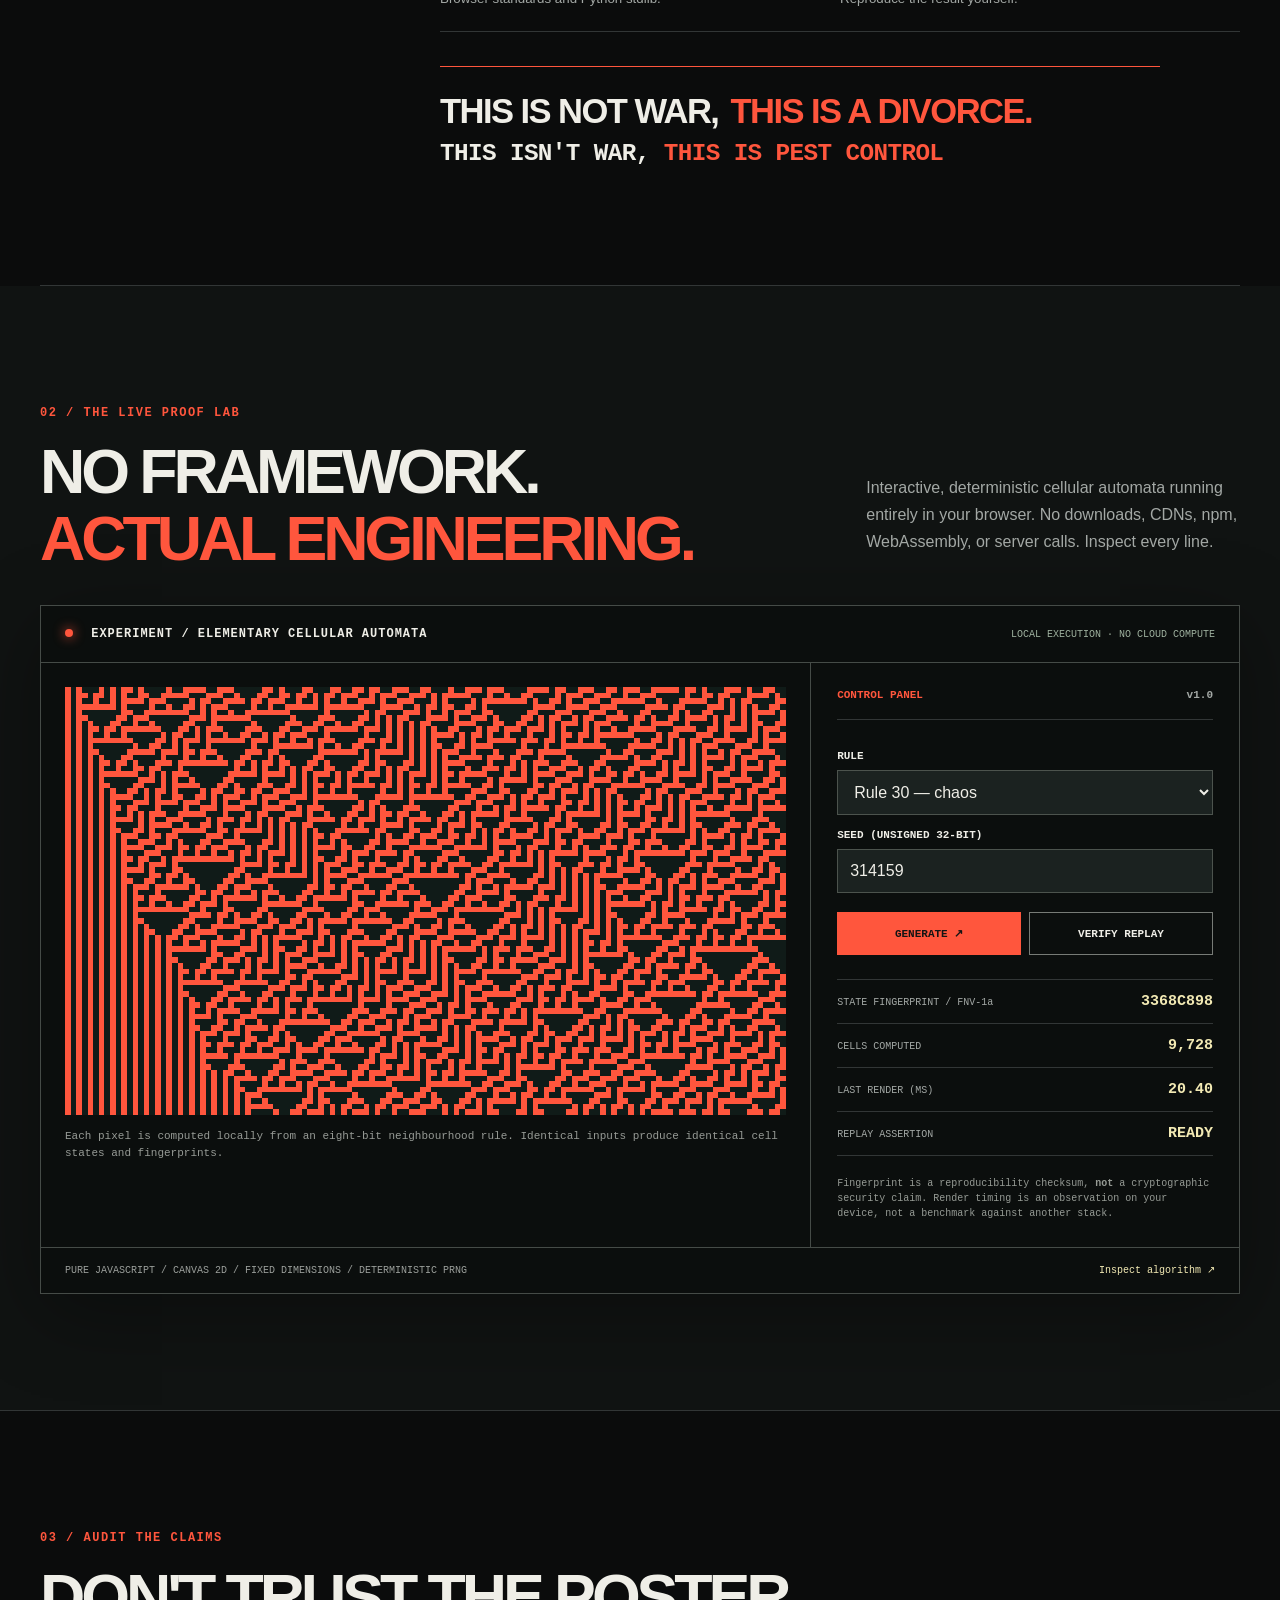
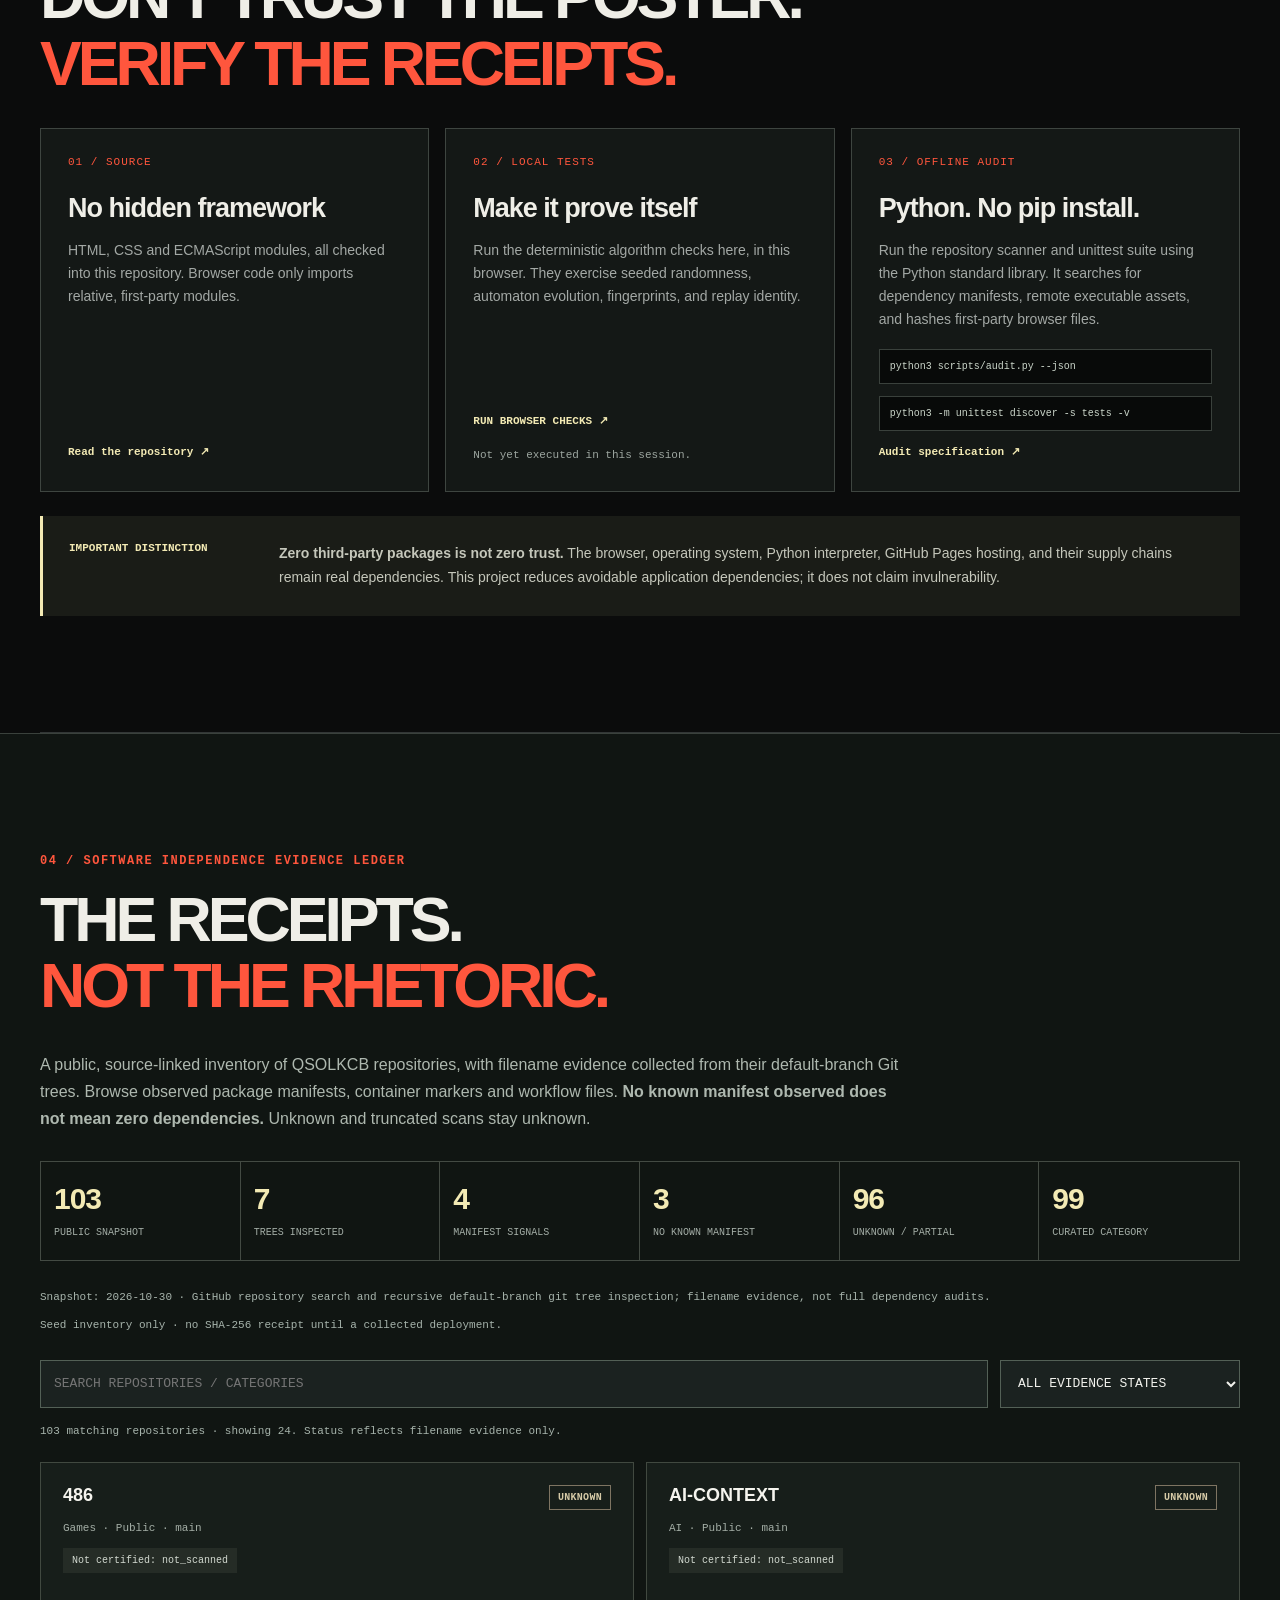
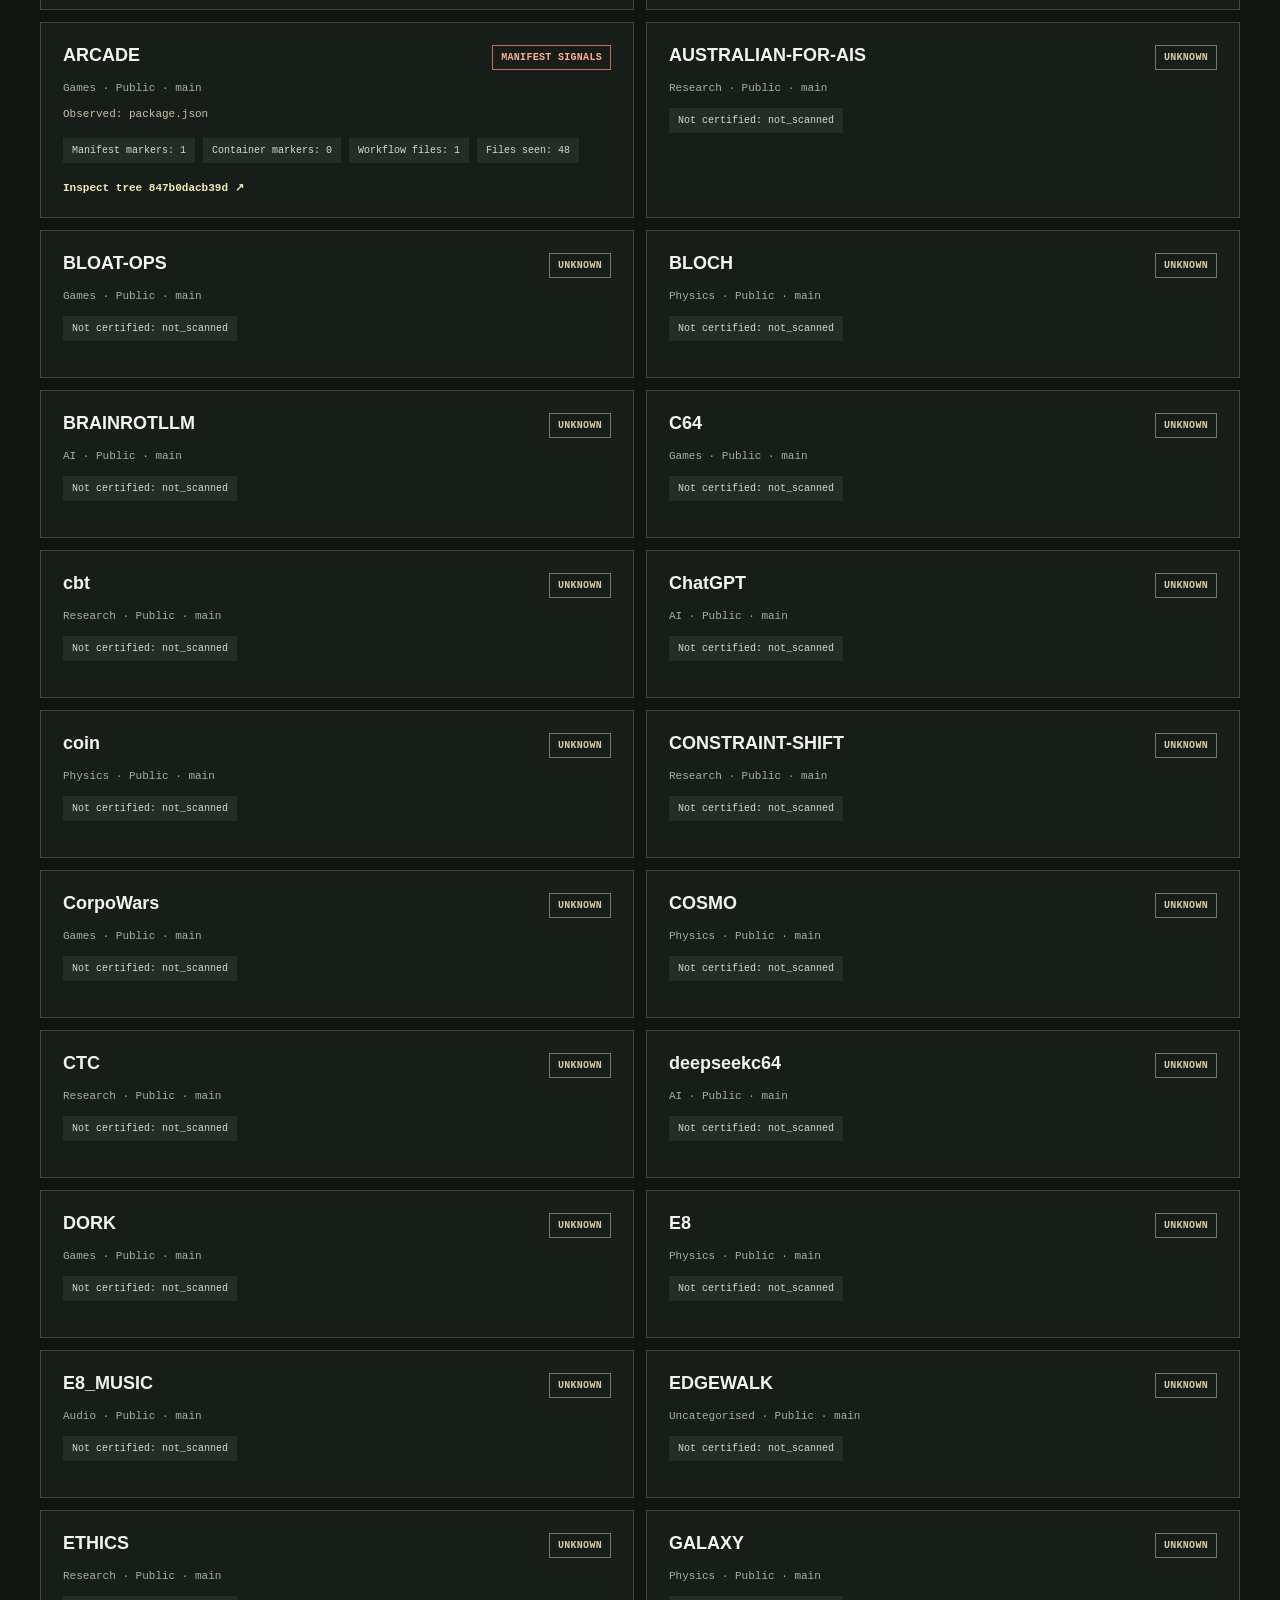
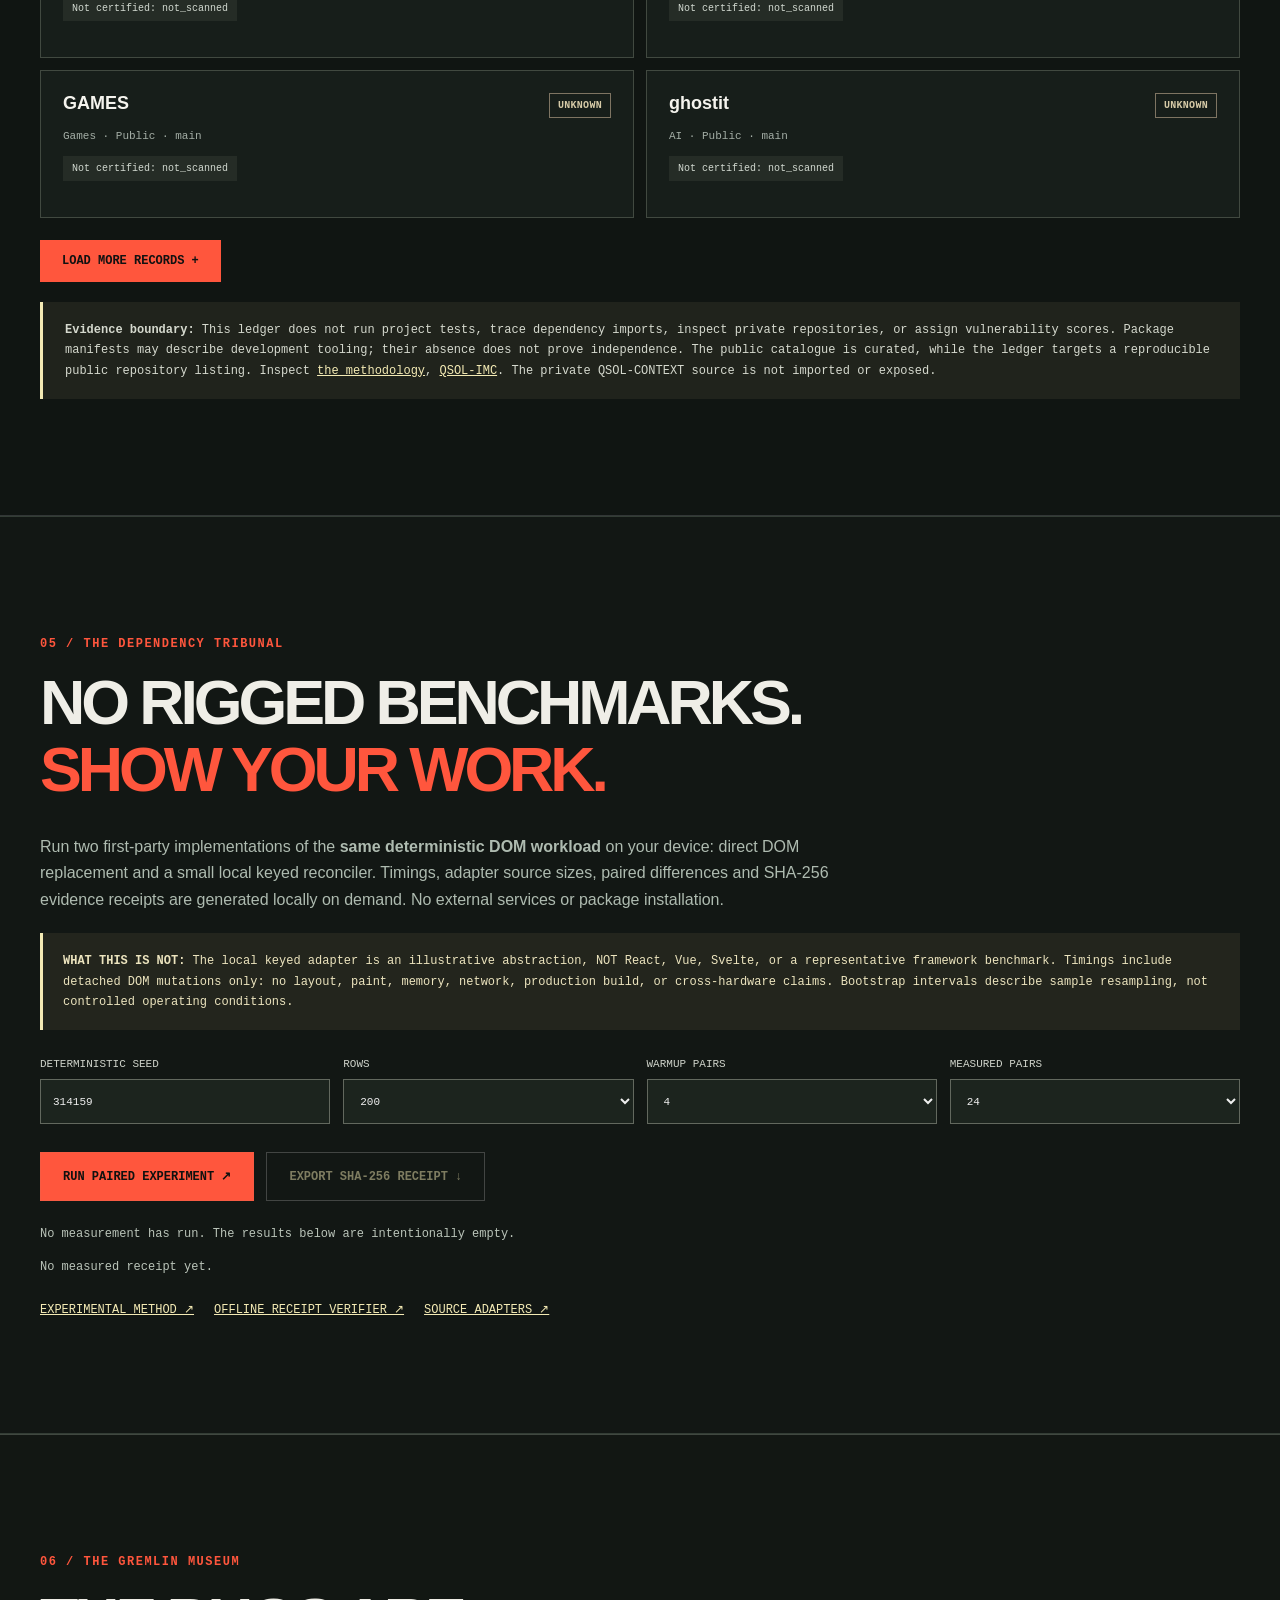
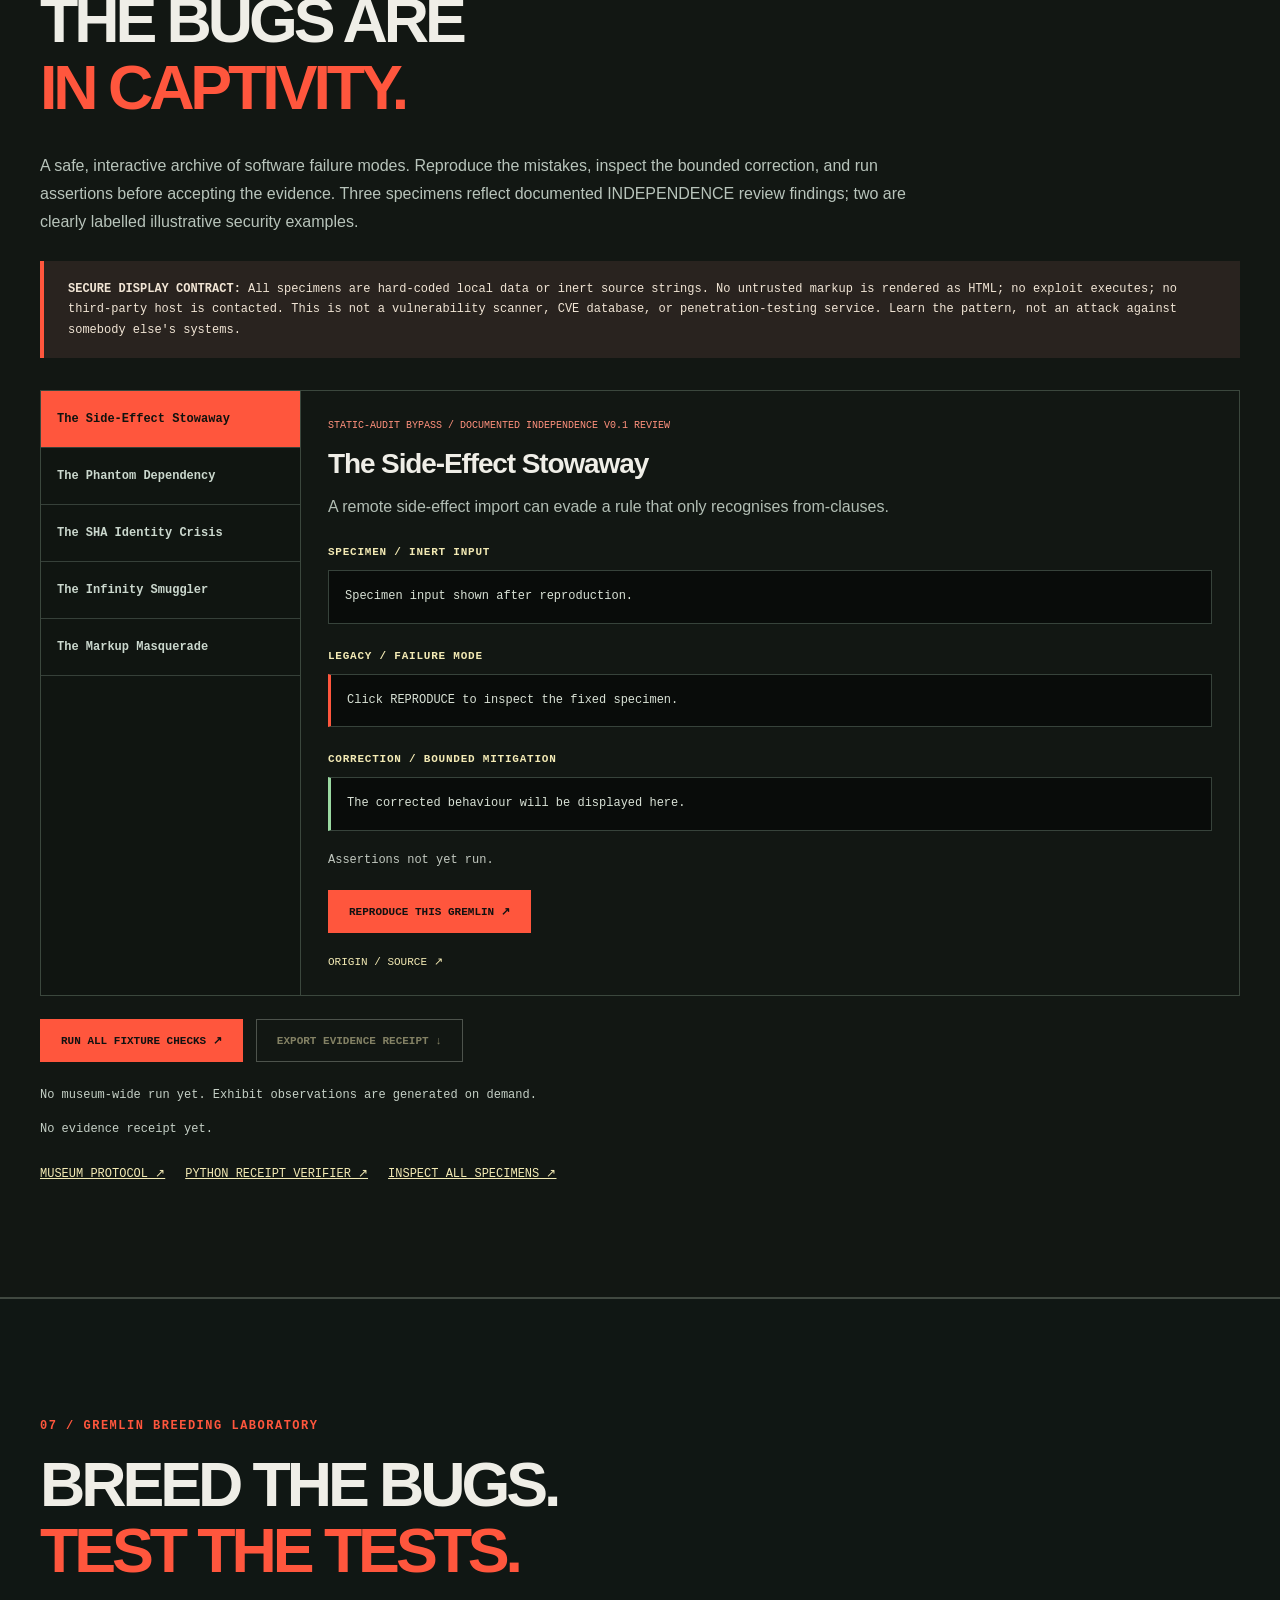
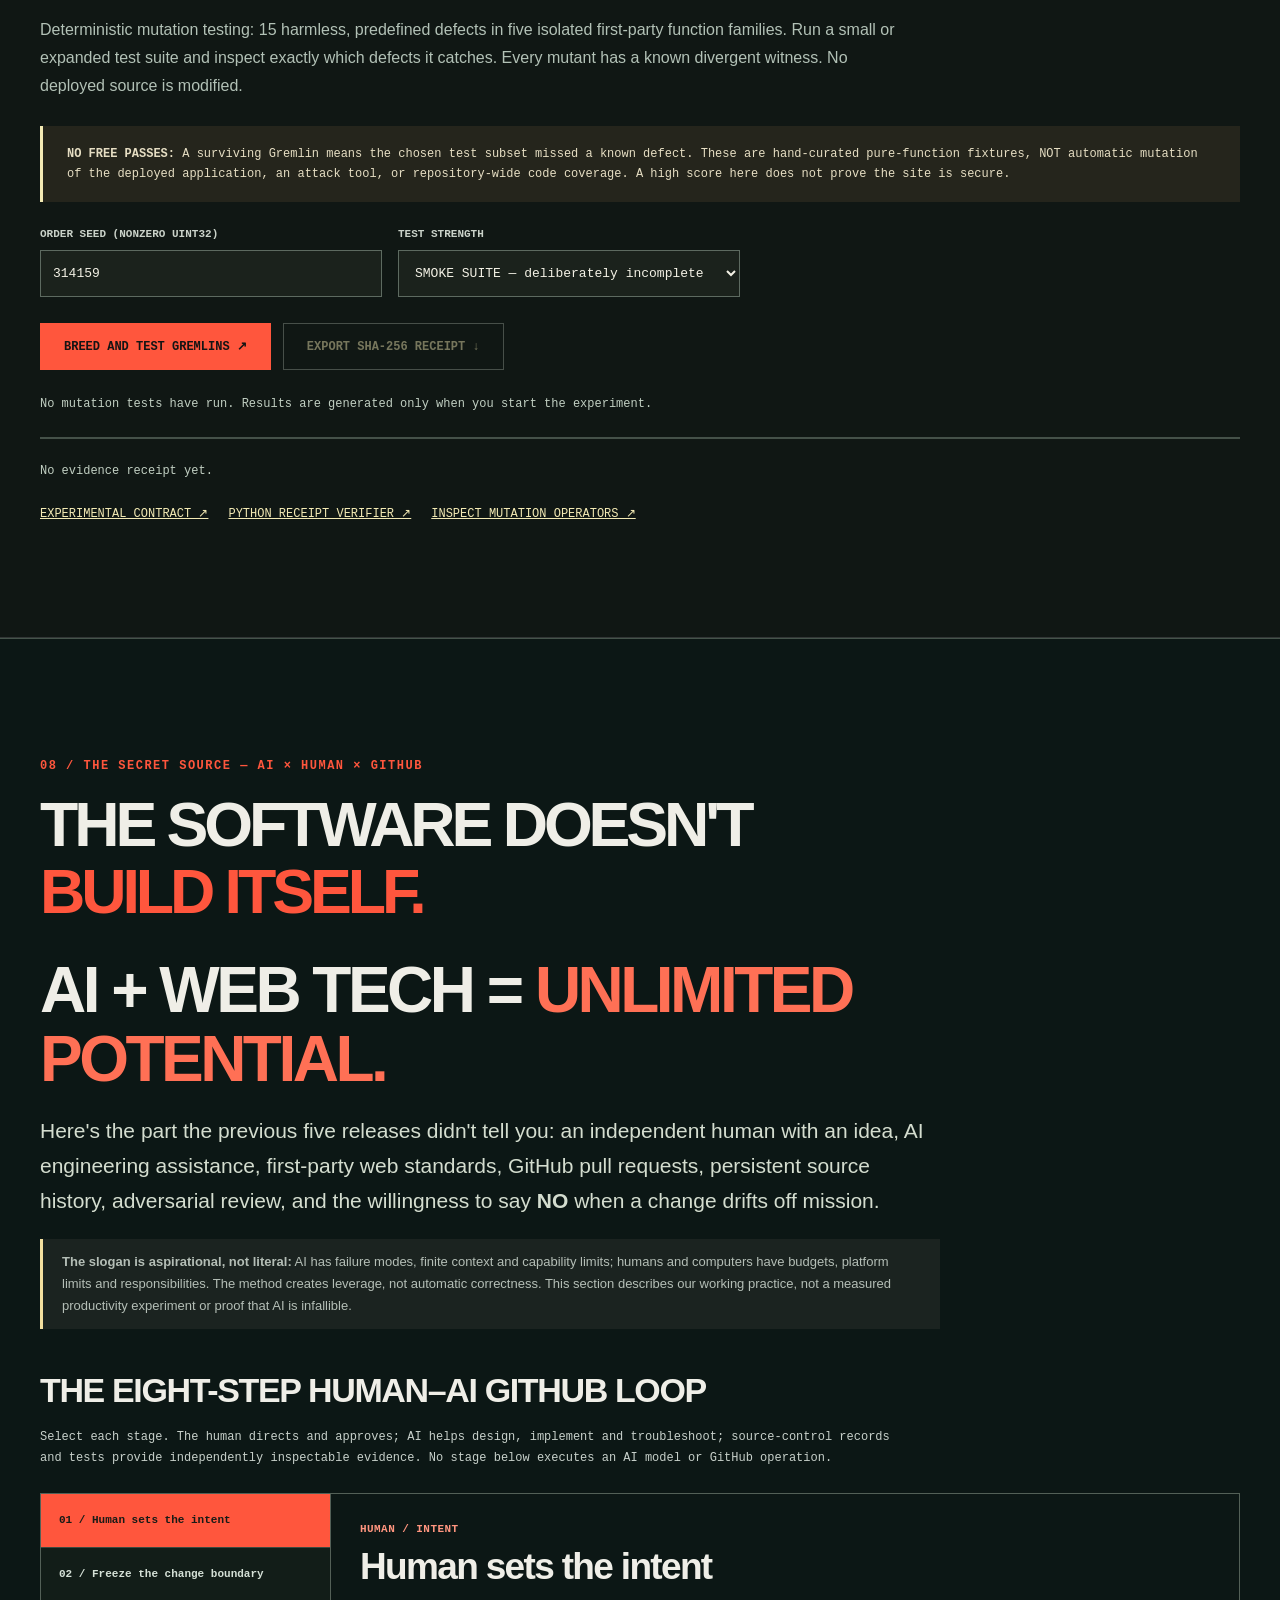
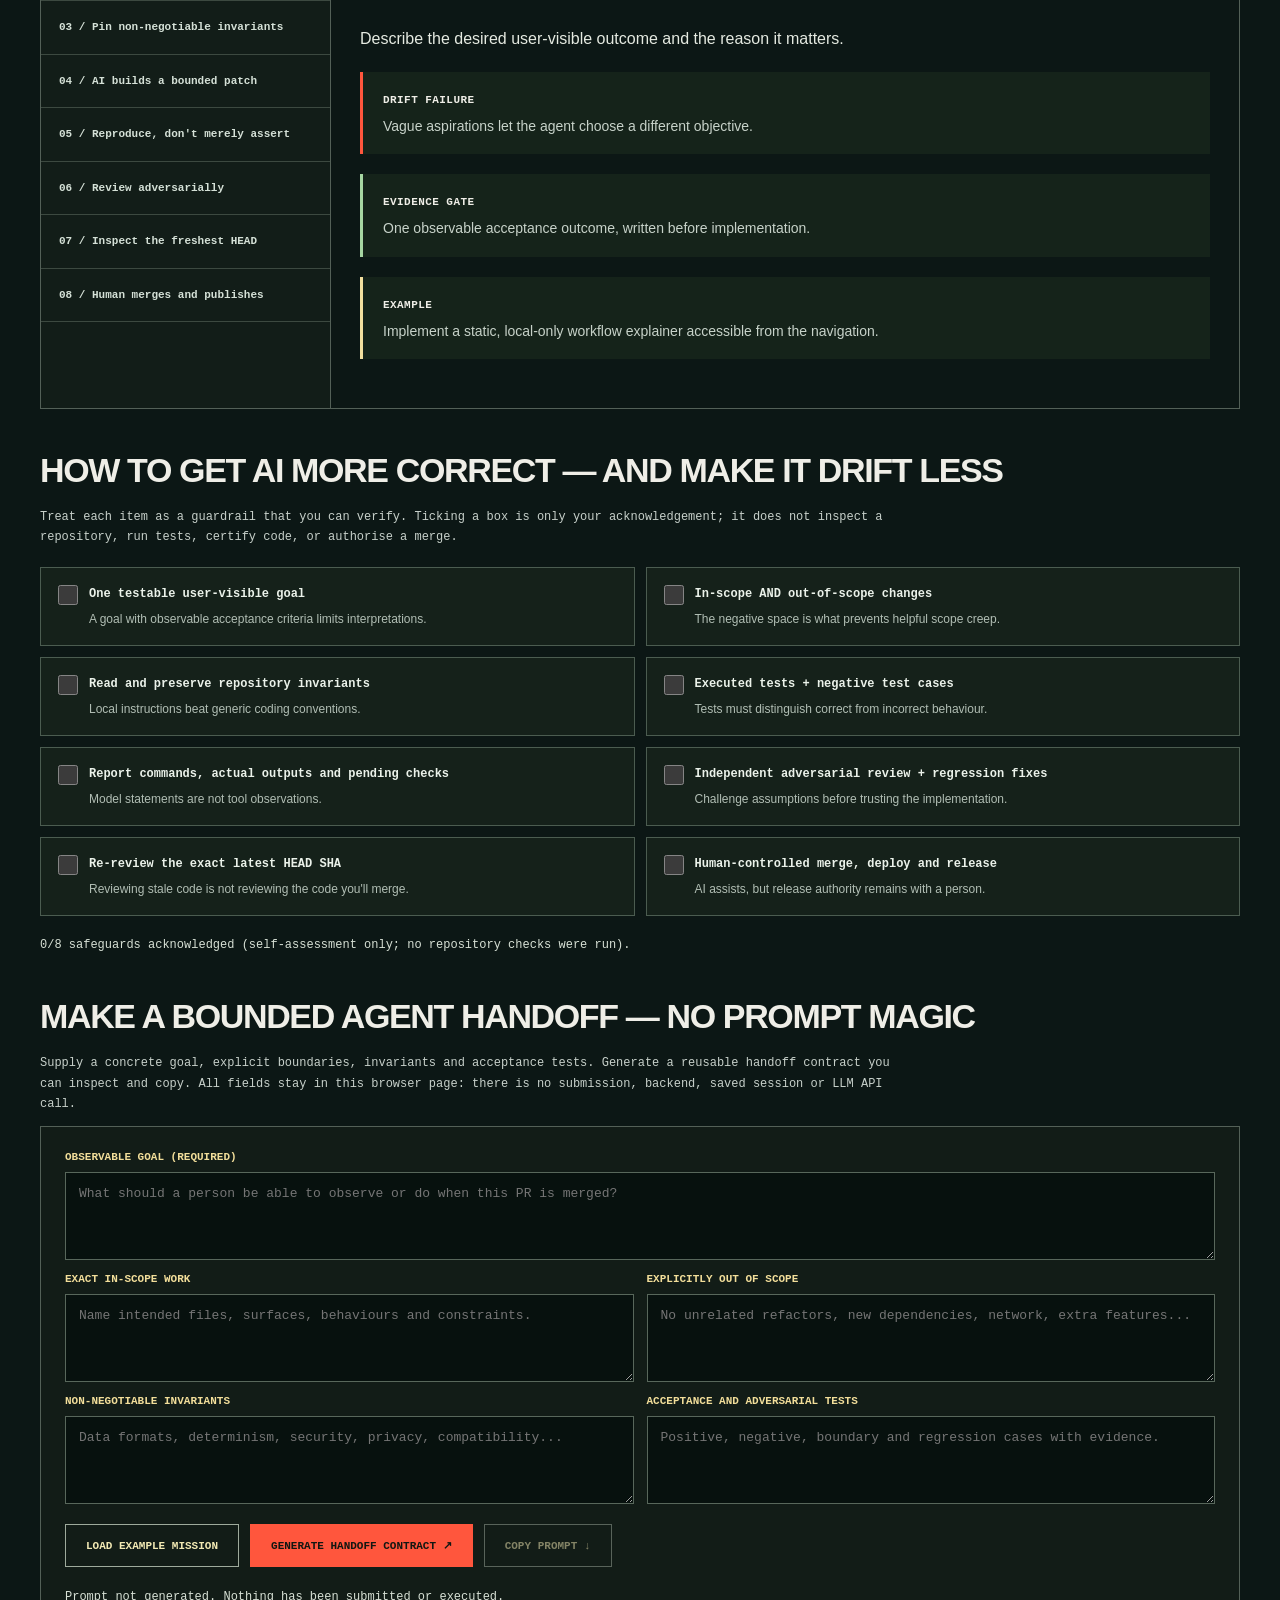
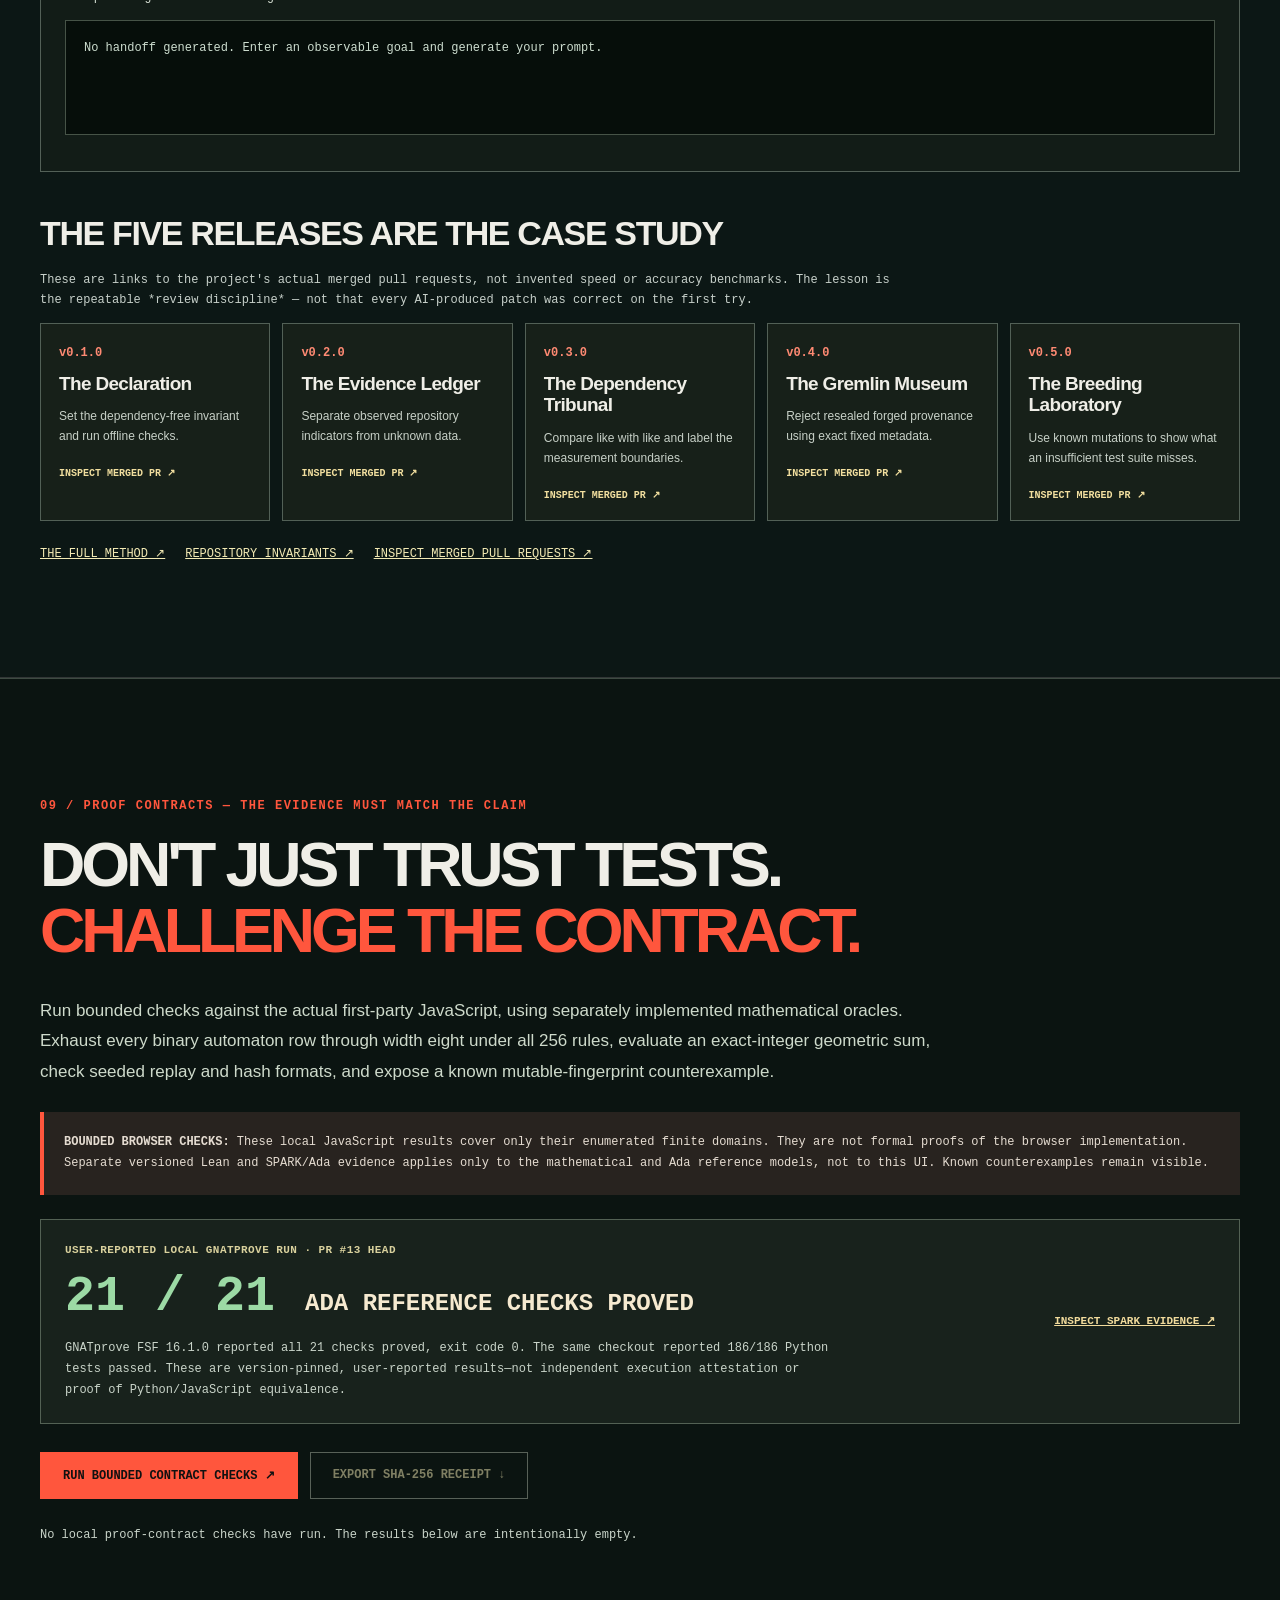
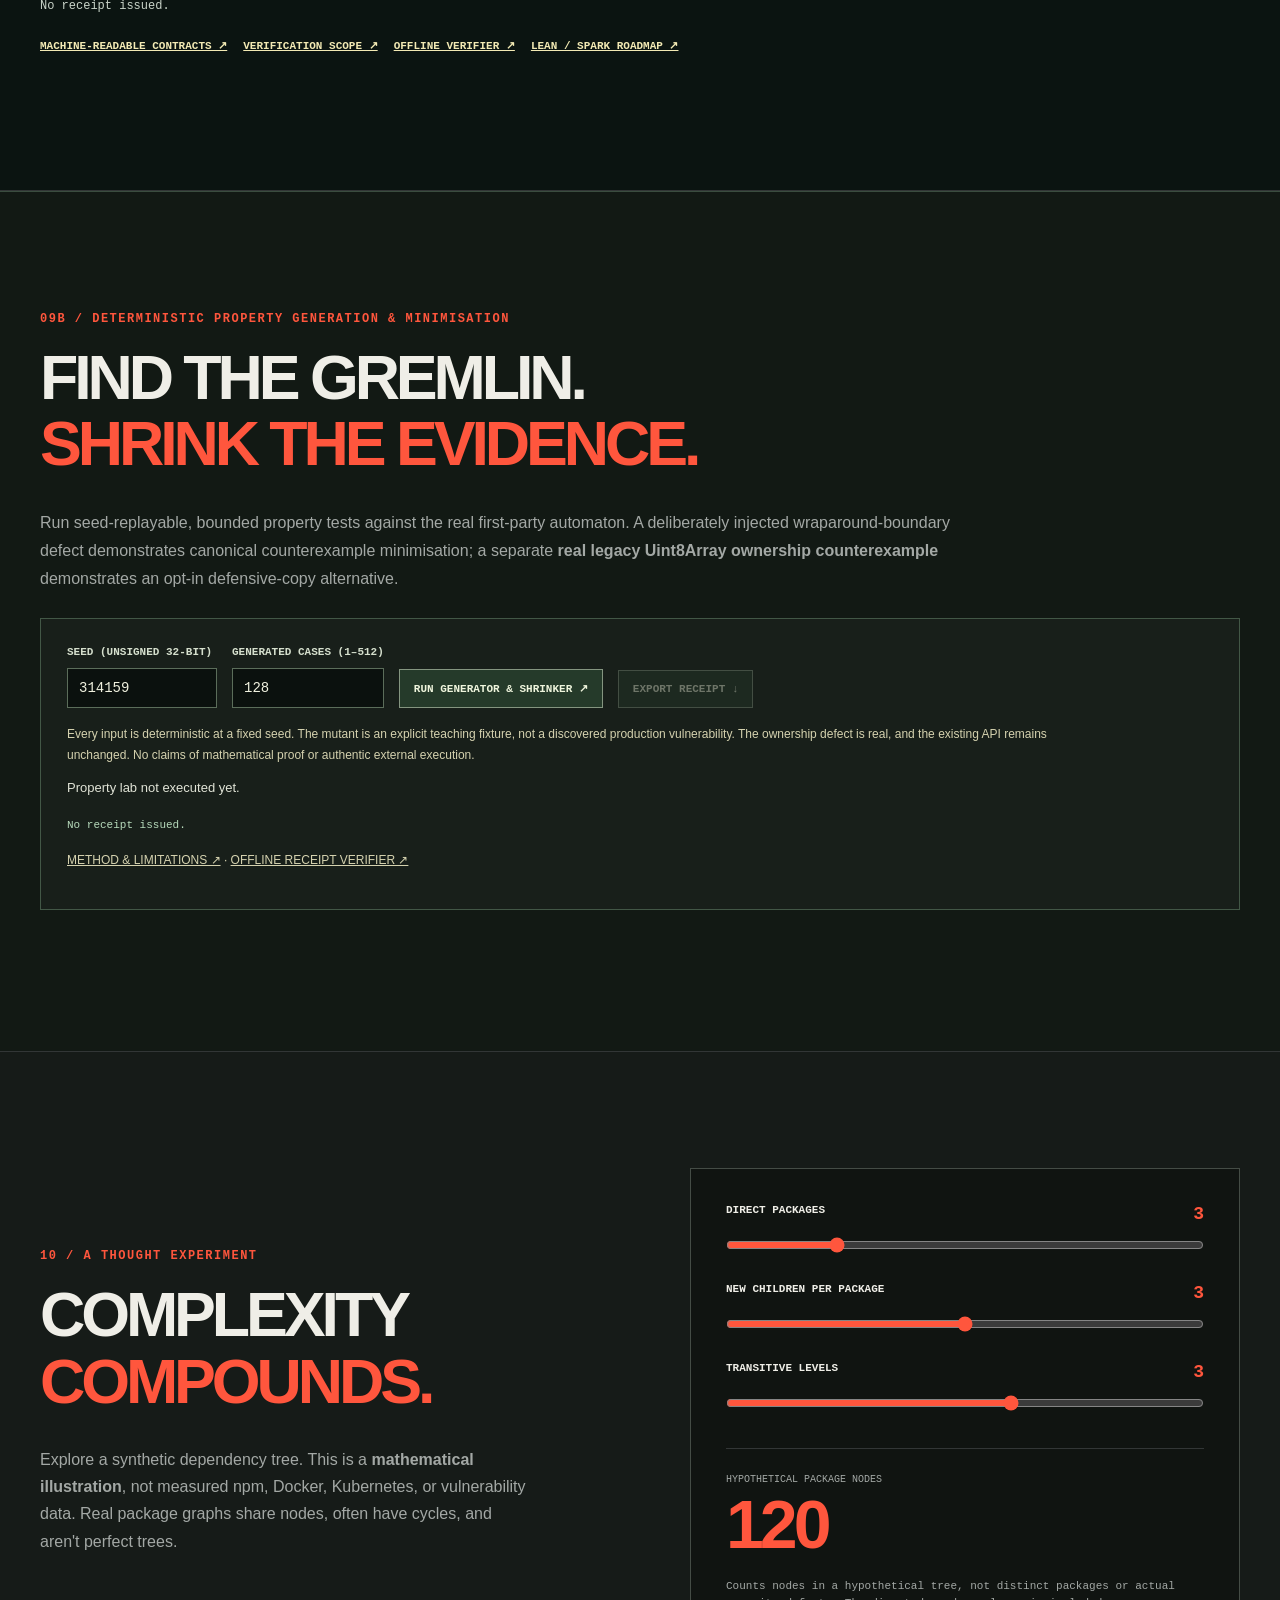
==== commit fc60fefe: "feat(v0.8): integrate browser property lab into site, self-tests, audit and Pages deployment" ====
--- a/index.html
+++ b/index.html
@@ -14,6 +14,7 @@
   <link rel="stylesheet" href="./breeding/breeding.css">
   <link rel="stylesheet" href="./workflow/workflow.css">
   <link rel="stylesheet" href="./proof/proof.css">
+  <link rel="stylesheet" href="./property/property.css">
   <script type="module" src="./app.js"></script>
 </head>
 <body>
@@ -30,6 +31,7 @@
       <a href="#breeding">Breeding Lab</a>
       <a href="#workflow">The Secret</a>
       <a href="#proof">Proof Contracts</a>
+      <a href="#property-lab">Property Lab</a>
       <a class="nav-github" href="https://github.com/QSOLKCB/INDEPENDENCE">Source ↗</a>
     </nav>
   </header>
@@ -308,6 +310,31 @@
       </div>
     </section>
 
+    <section id="property-lab" class="section property-section">
+      <div class="wrap">
+        <span class="kicker">09B / DETERMINISTIC PROPERTY GENERATION &amp; MINIMISATION</span>
+        <h2>FIND THE GREMLIN.<br><span class="accent">SHRINK THE EVIDENCE.</span></h2>
+        <p class="property-intro">Run seed-replayable, bounded property tests against the real first-party automaton. A deliberately injected wraparound-boundary defect demonstrates canonical counterexample minimisation; a separate <strong>real legacy Uint8Array ownership counterexample</strong> demonstrates an opt-in defensive-copy alternative.</p>
+        <div class="property-panel">
+          <div class="property-controls">
+            <label for="property-seed">Seed (unsigned 32-bit)
+              <input id="property-seed" type="number" min="1" max="4294967295" step="1" value="314159">
+            </label>
+            <label for="property-trials">Generated cases (1–512)
+              <input id="property-trials" type="number" min="1" max="512" step="1" value="128">
+            </label>
+            <button id="property-run" type="button">RUN GENERATOR &amp; SHRINKER ↗</button>
+            <button id="property-export" type="button" disabled>EXPORT RECEIPT ↓</button>
+          </div>
+          <p class="property-note">Every input is deterministic at a fixed seed. The mutant is an explicit teaching fixture, not a discovered production vulnerability. The ownership defect is real, and the existing API remains unchanged. No claims of mathematical proof or authentic external execution.</p>
+          <p id="property-status" role="status" aria-live="polite">Property lab not executed yet.</p>
+          <div id="property-results" class="property-results" aria-label="Generated properties and minimized counterexamples"></div>
+          <p id="property-hash">No receipt issued.</p>
+          <p class="property-note"><a href="https://github.com/QSOLKCB/INDEPENDENCE/blob/main/docs/PROPERTY-LAB.md">METHOD &amp; LIMITATIONS ↗</a> · <a href="https://github.com/QSOLKCB/INDEPENDENCE/blob/main/scripts/verify_property_receipt.py">OFFLINE RECEIPT VERIFIER ↗</a></p>
+        </div>
+      </div>
+    </section>
+
     <section class="section impact-section">
       <div class="wrap impact-grid">
         <div><span class="kicker">10 / A THOUGHT EXPERIMENT</span><h2>COMPLEXITY<br><span class="accent">COMPOUNDS.</span></h2><p>Explore a synthetic dependency tree. This is a <strong>mathematical illustration</strong>, not measured npm, Docker, Kubernetes, or vulnerability data. Real package graphs share nodes, often have cycles, and aren't perfect trees.</p></div>
--- a/property/property.css
+++ b/property/property.css
@@ -0,0 +1,19 @@
+/* PROPERTY-LAB/1: first-party source, no fonts, packages or remote resources. */
+.property-section{background:#121914;border-top:1px solid #3a4c3f}
+.property-intro{max-width:920px;color:var(--soft);line-height:1.75}
+.property-panel{border:1px solid #425746;background:#181f1a;padding:26px;margin:25px 0}
+.property-controls{display:flex;align-items:end;flex-wrap:wrap;gap:15px}
+.property-controls label{display:flex;flex-direction:column;gap:8px;color:#d5dfcd;font:700 11px/1.4 'Courier New',monospace;text-transform:uppercase}
+.property-controls input{background:#0b110e;border:1px solid #5b6d5a;border-radius:0;padding:11px;color:#f0f1df;min-width:150px;max-width:210px;font:14px 'Courier New',monospace}
+.property-controls button{border:1px solid #849580;background:#253a2a;color:#eff5dd;padding:12px 14px;cursor:pointer;font:700 11px 'Courier New',monospace}
+.property-controls button:disabled{opacity:.4;cursor:not-allowed}
+.property-note{font-size:12px;line-height:1.75;color:#d5d2af;margin-top:16px;max-width:1000px}
+.property-results{display:grid;grid-template-columns:repeat(3,minmax(0,1fr));gap:12px;margin-top:18px}
+.property-case{background:#101612;border:1px solid #465a47;padding:19px;min-width:0}
+.property-label{display:block;color:#d6c58b;font:700 10px 'Courier New',monospace;margin-bottom:10px}
+.property-case strong{display:block;font:800 16px/1.4 'Courier New',monospace;overflow-wrap:anywhere}
+.property-case p{font-size:12px;line-height:1.7;color:#ced4c6;overflow-wrap:anywhere}
+.property-success{color:#9dde9e}.property-warning{color:#ffc095}
+#property-status{font-size:13px;line-height:1.6;color:#e0e3d6}
+#property-hash{font:11px/1.6 'Courier New',monospace;overflow-wrap:anywhere;color:#b7dbbc}
+@media(max-width:850px){.property-results{grid-template-columns:1fr}.property-panel{padding:16px}}
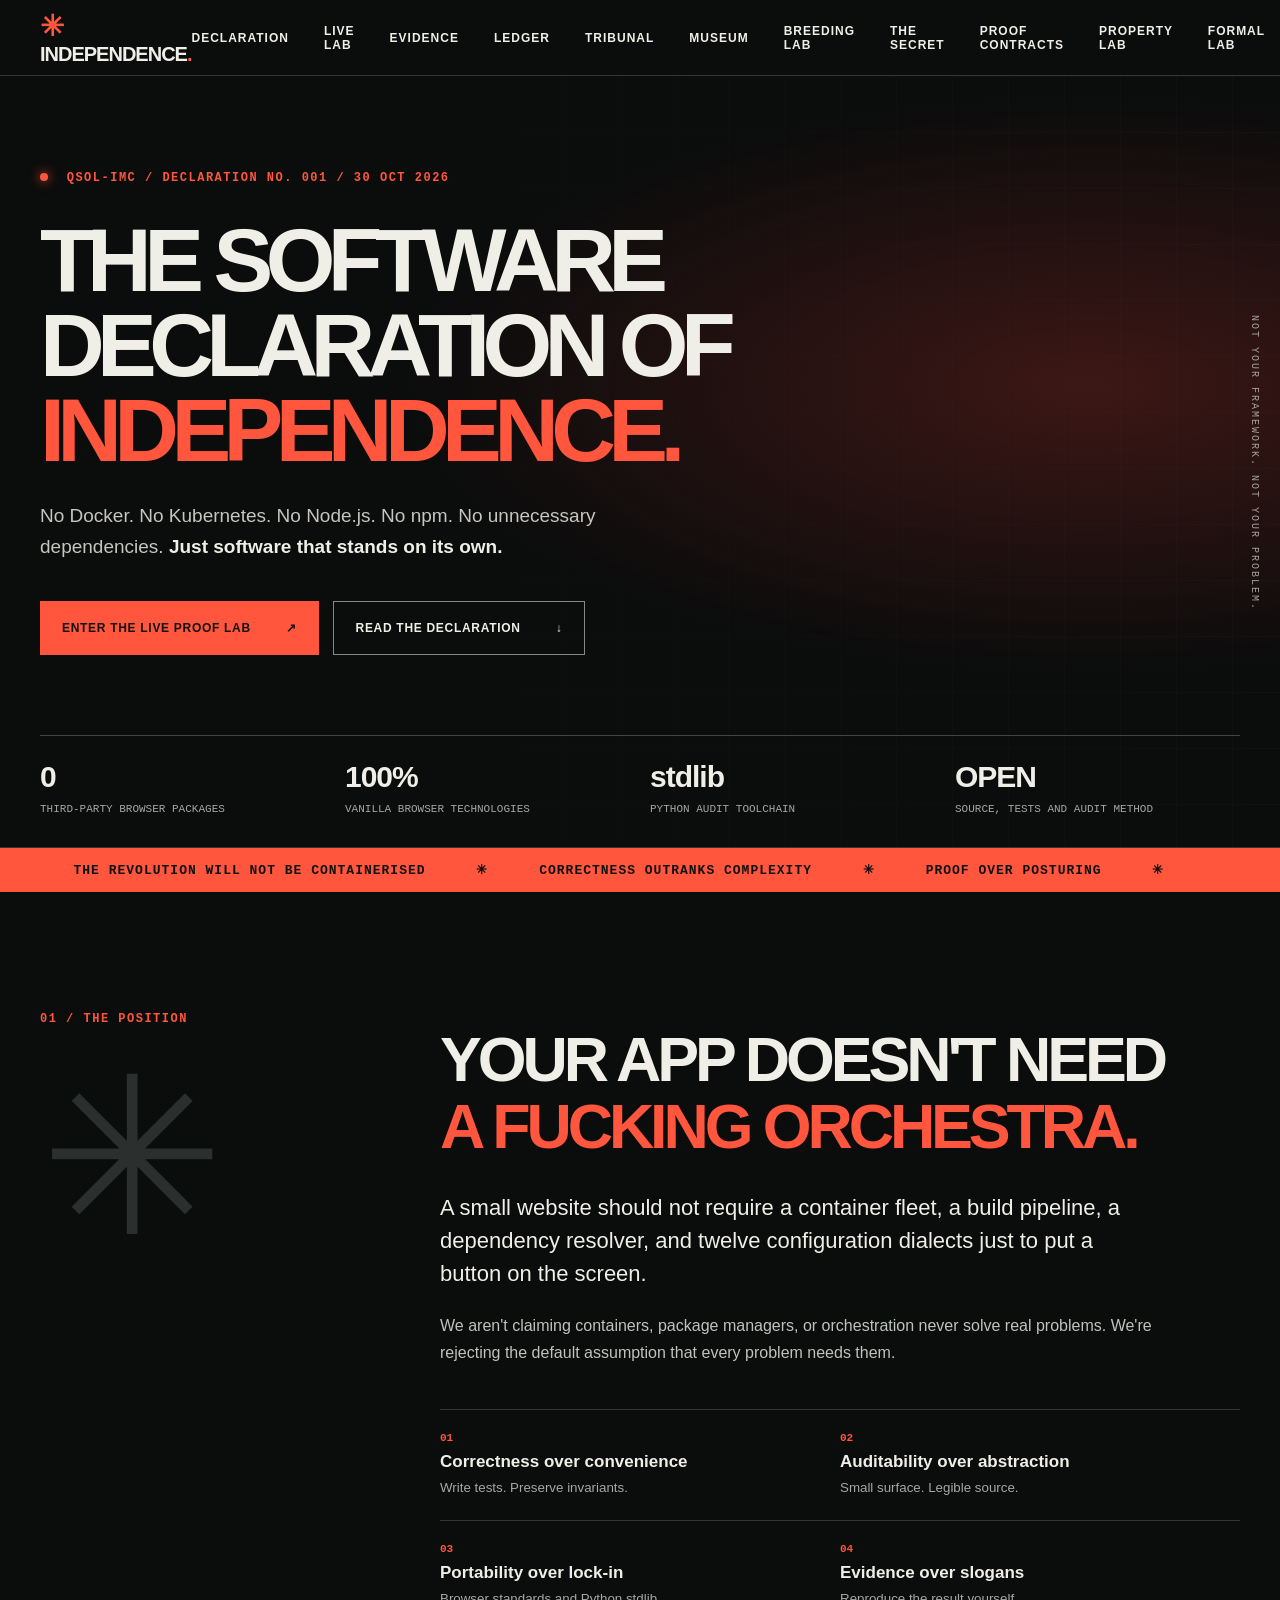
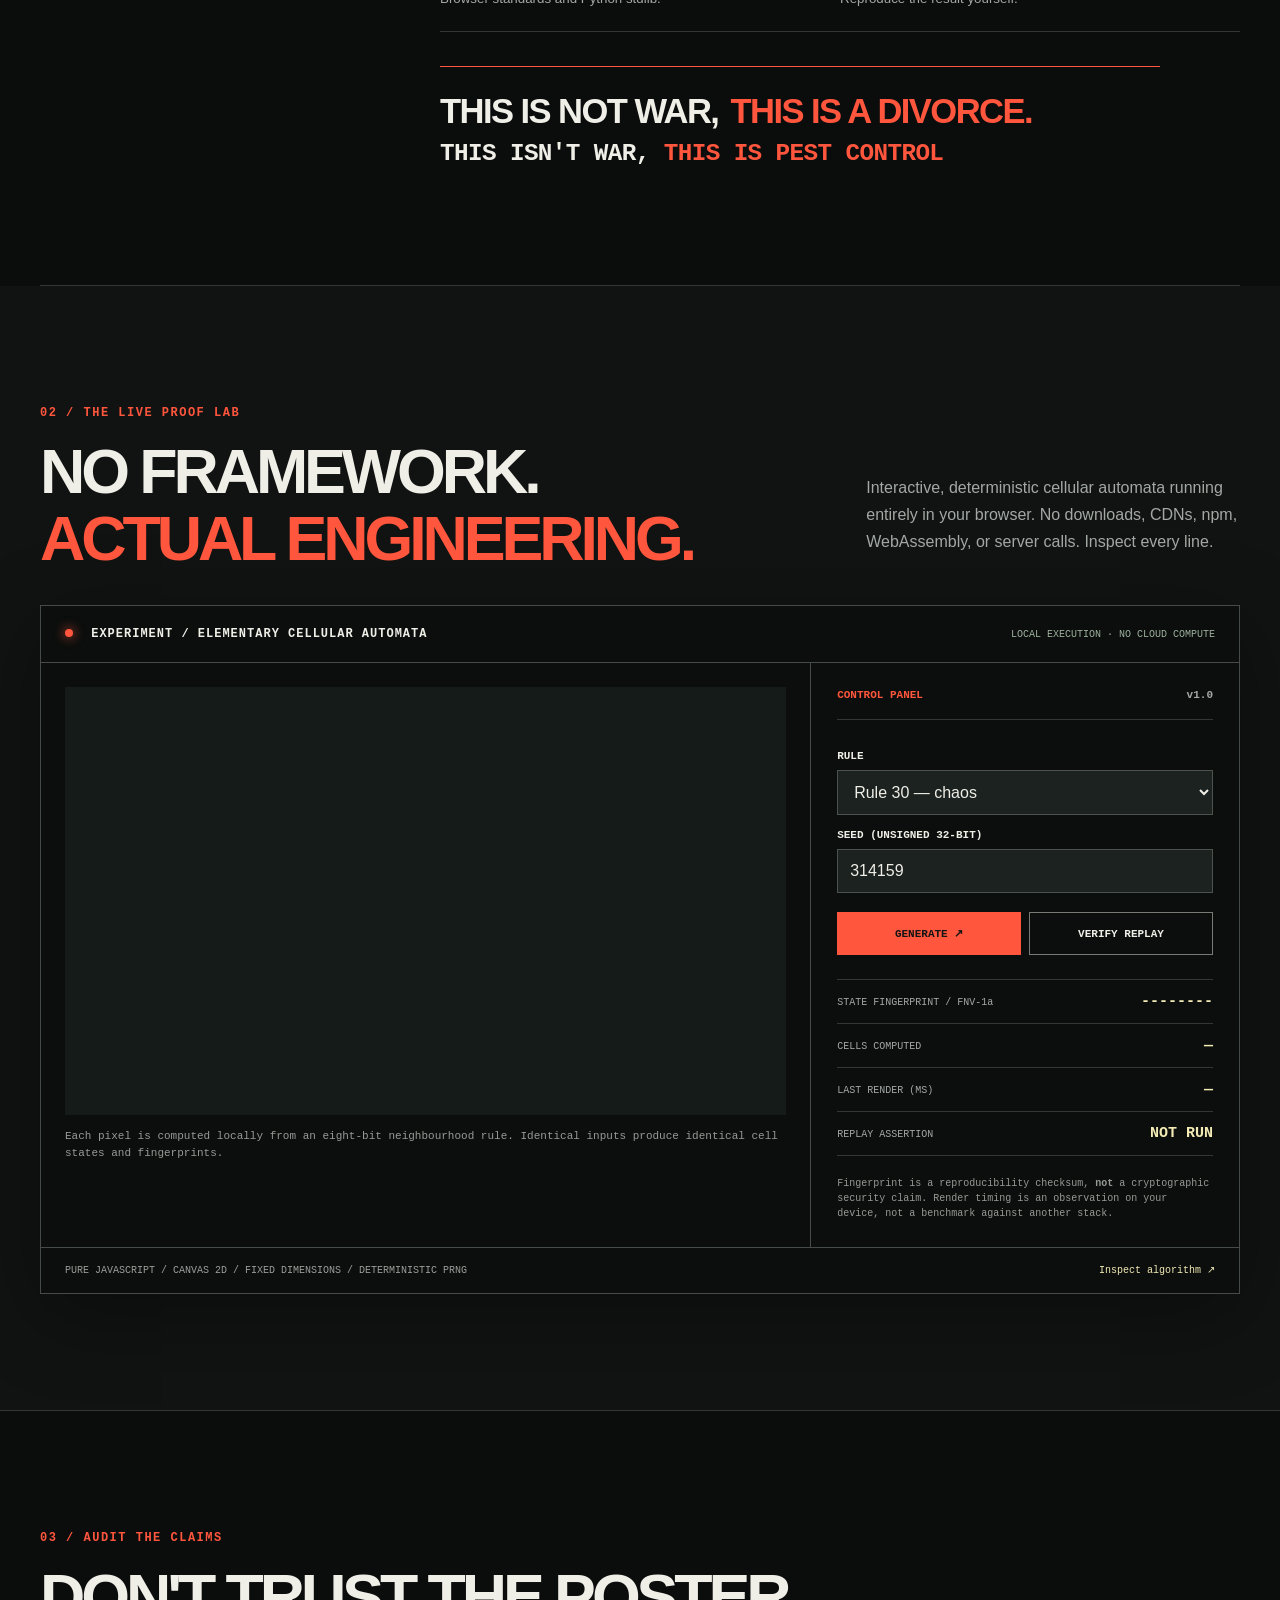
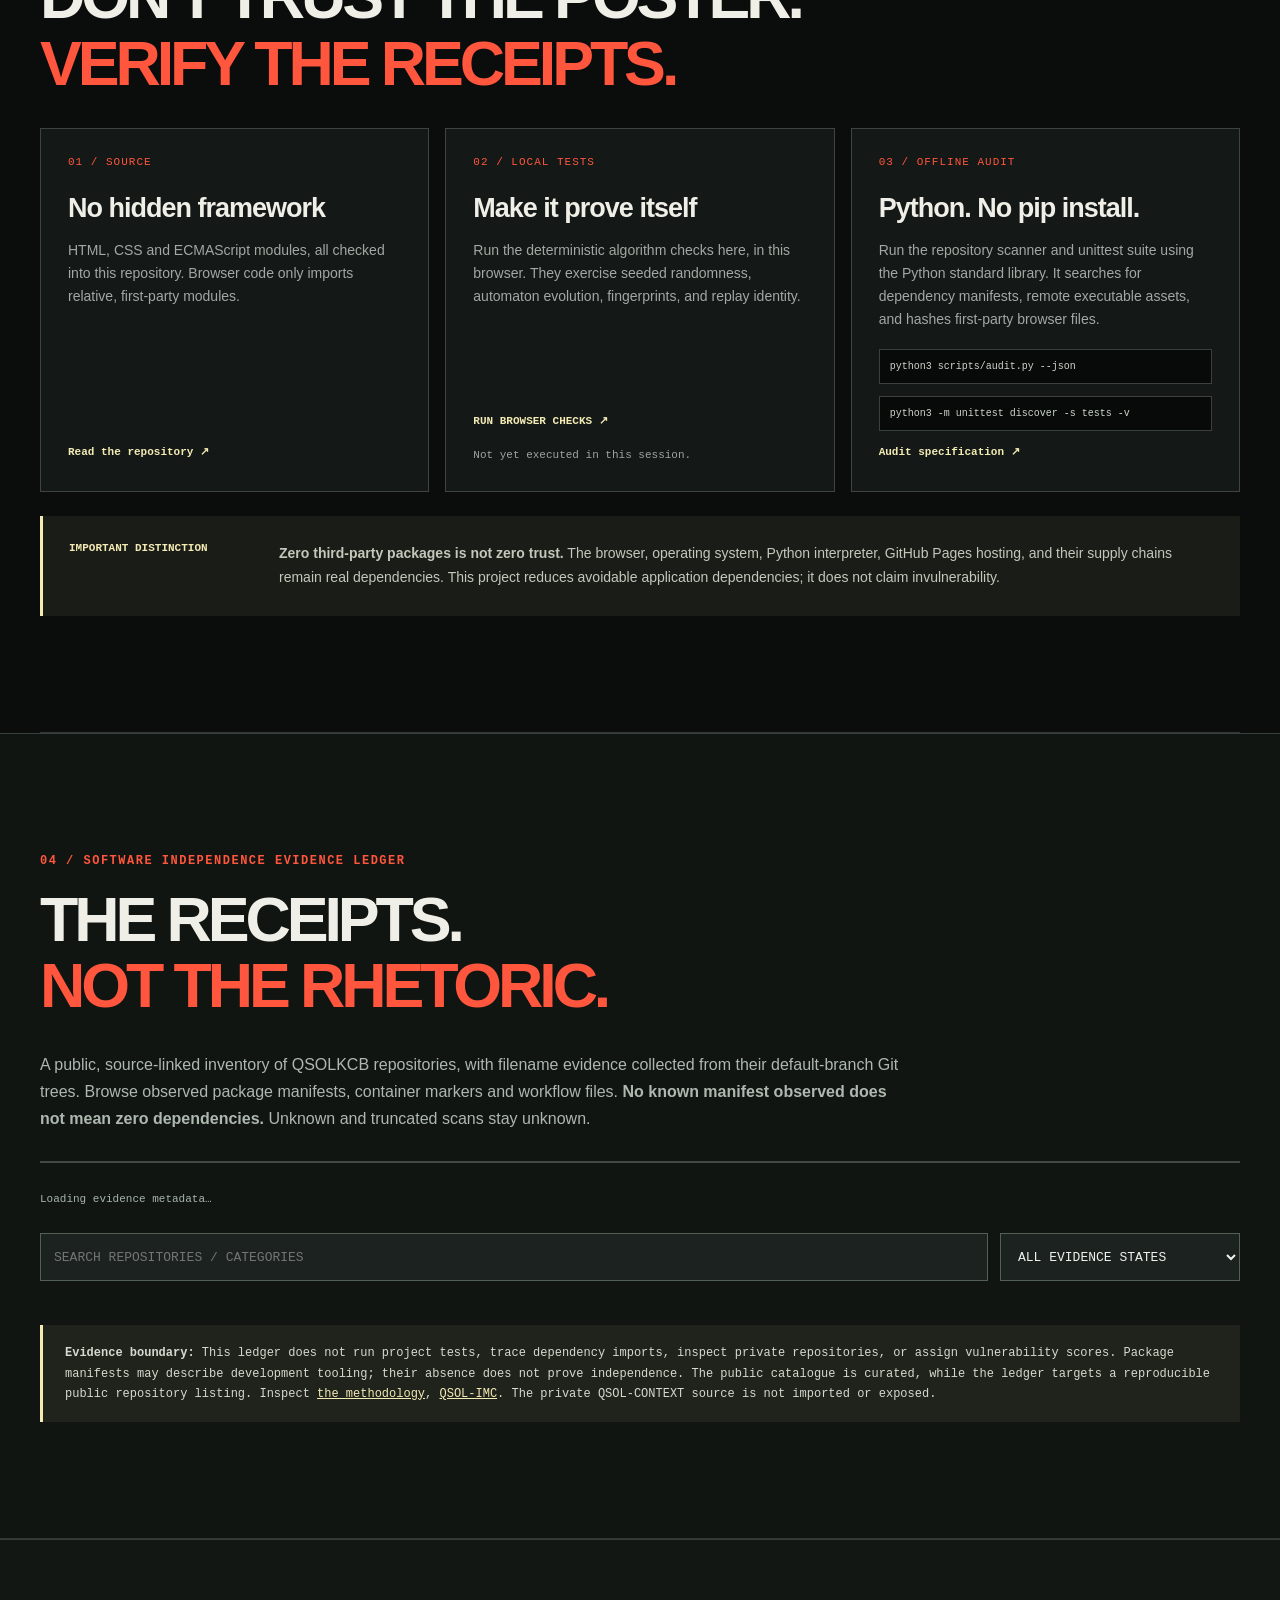
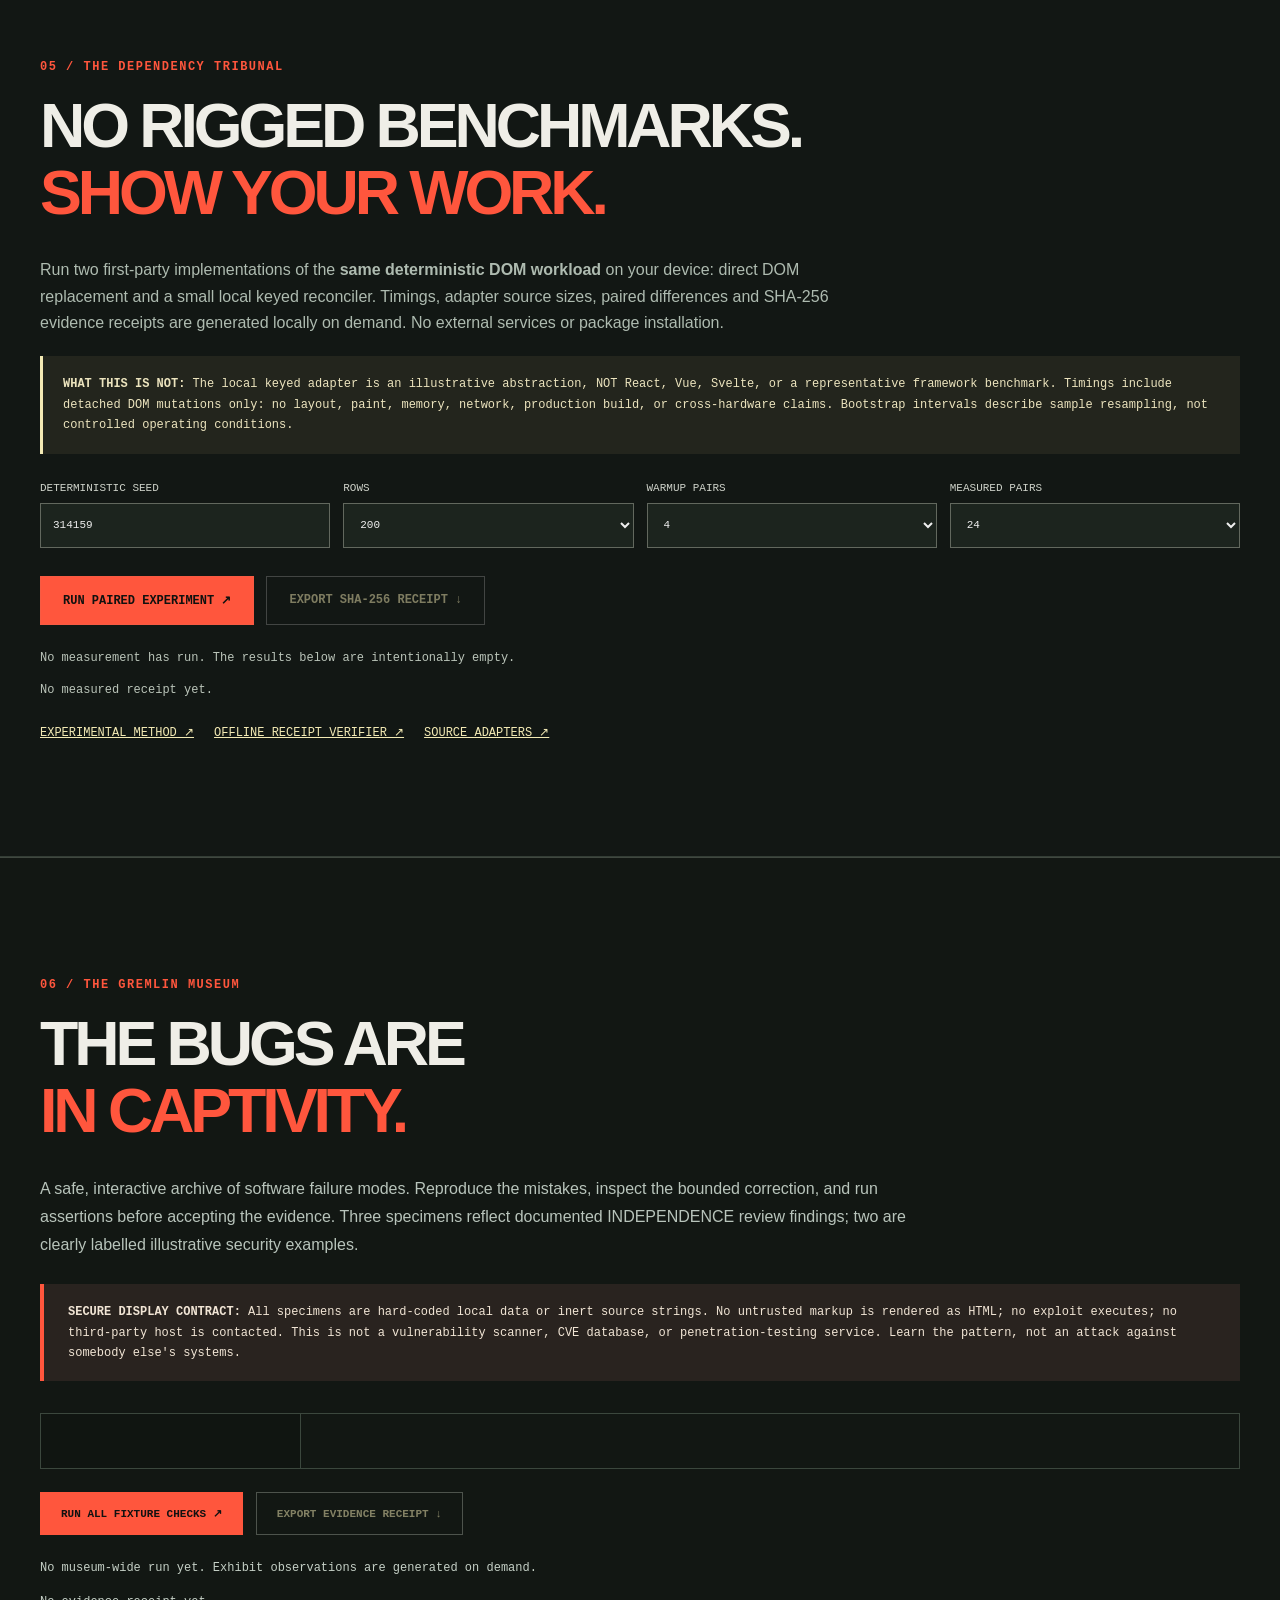
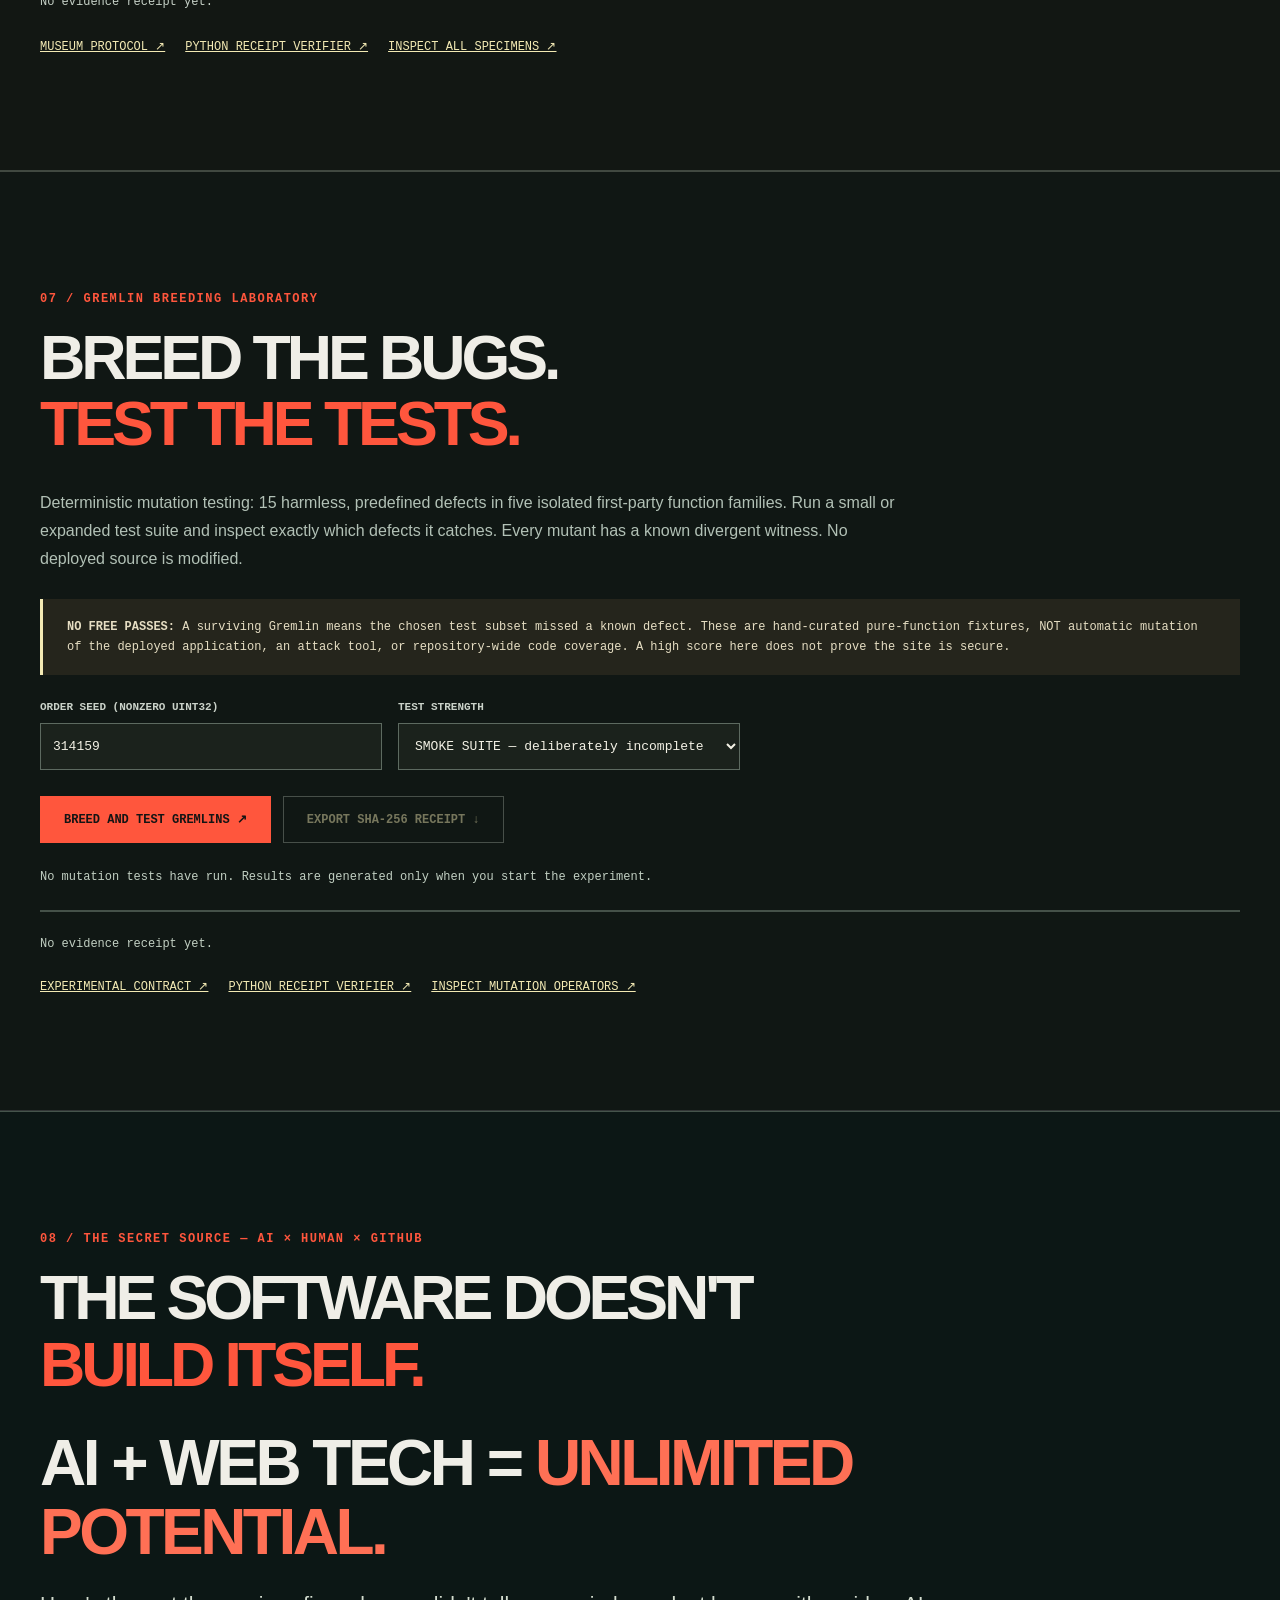
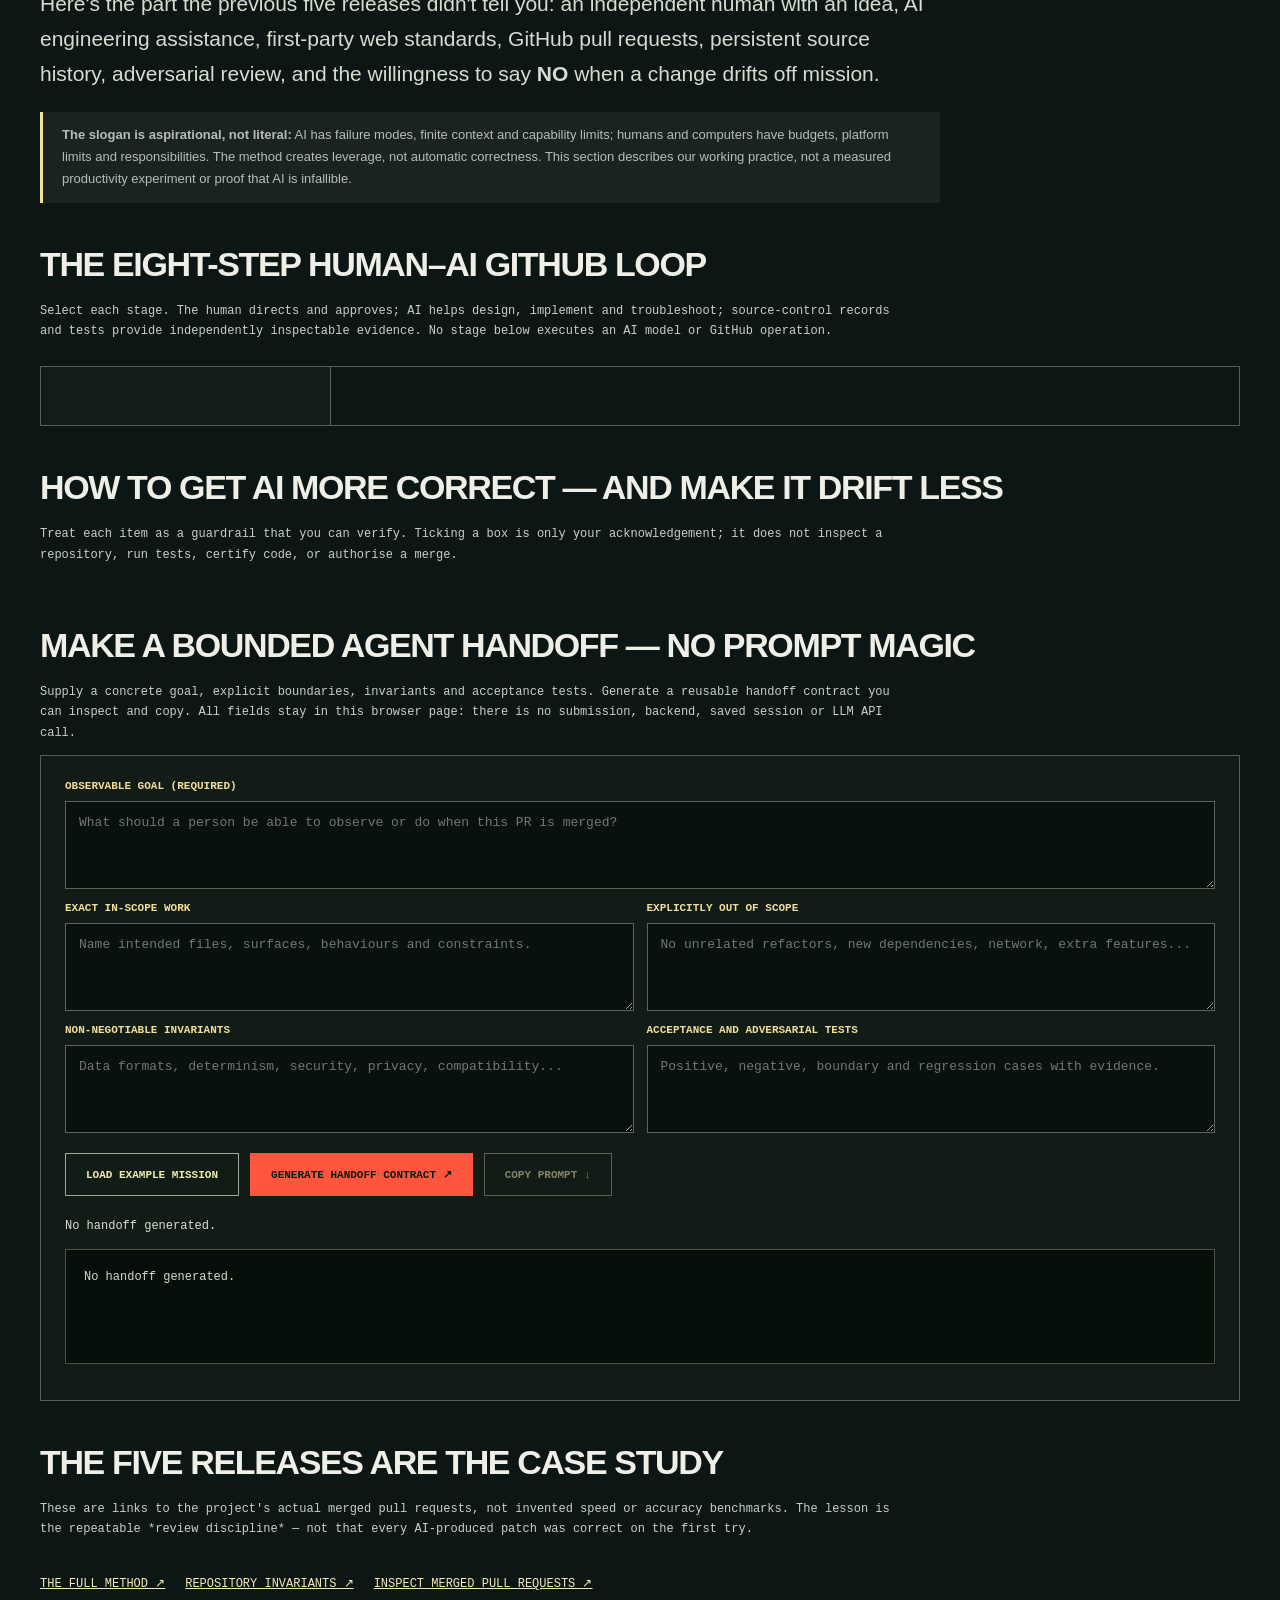
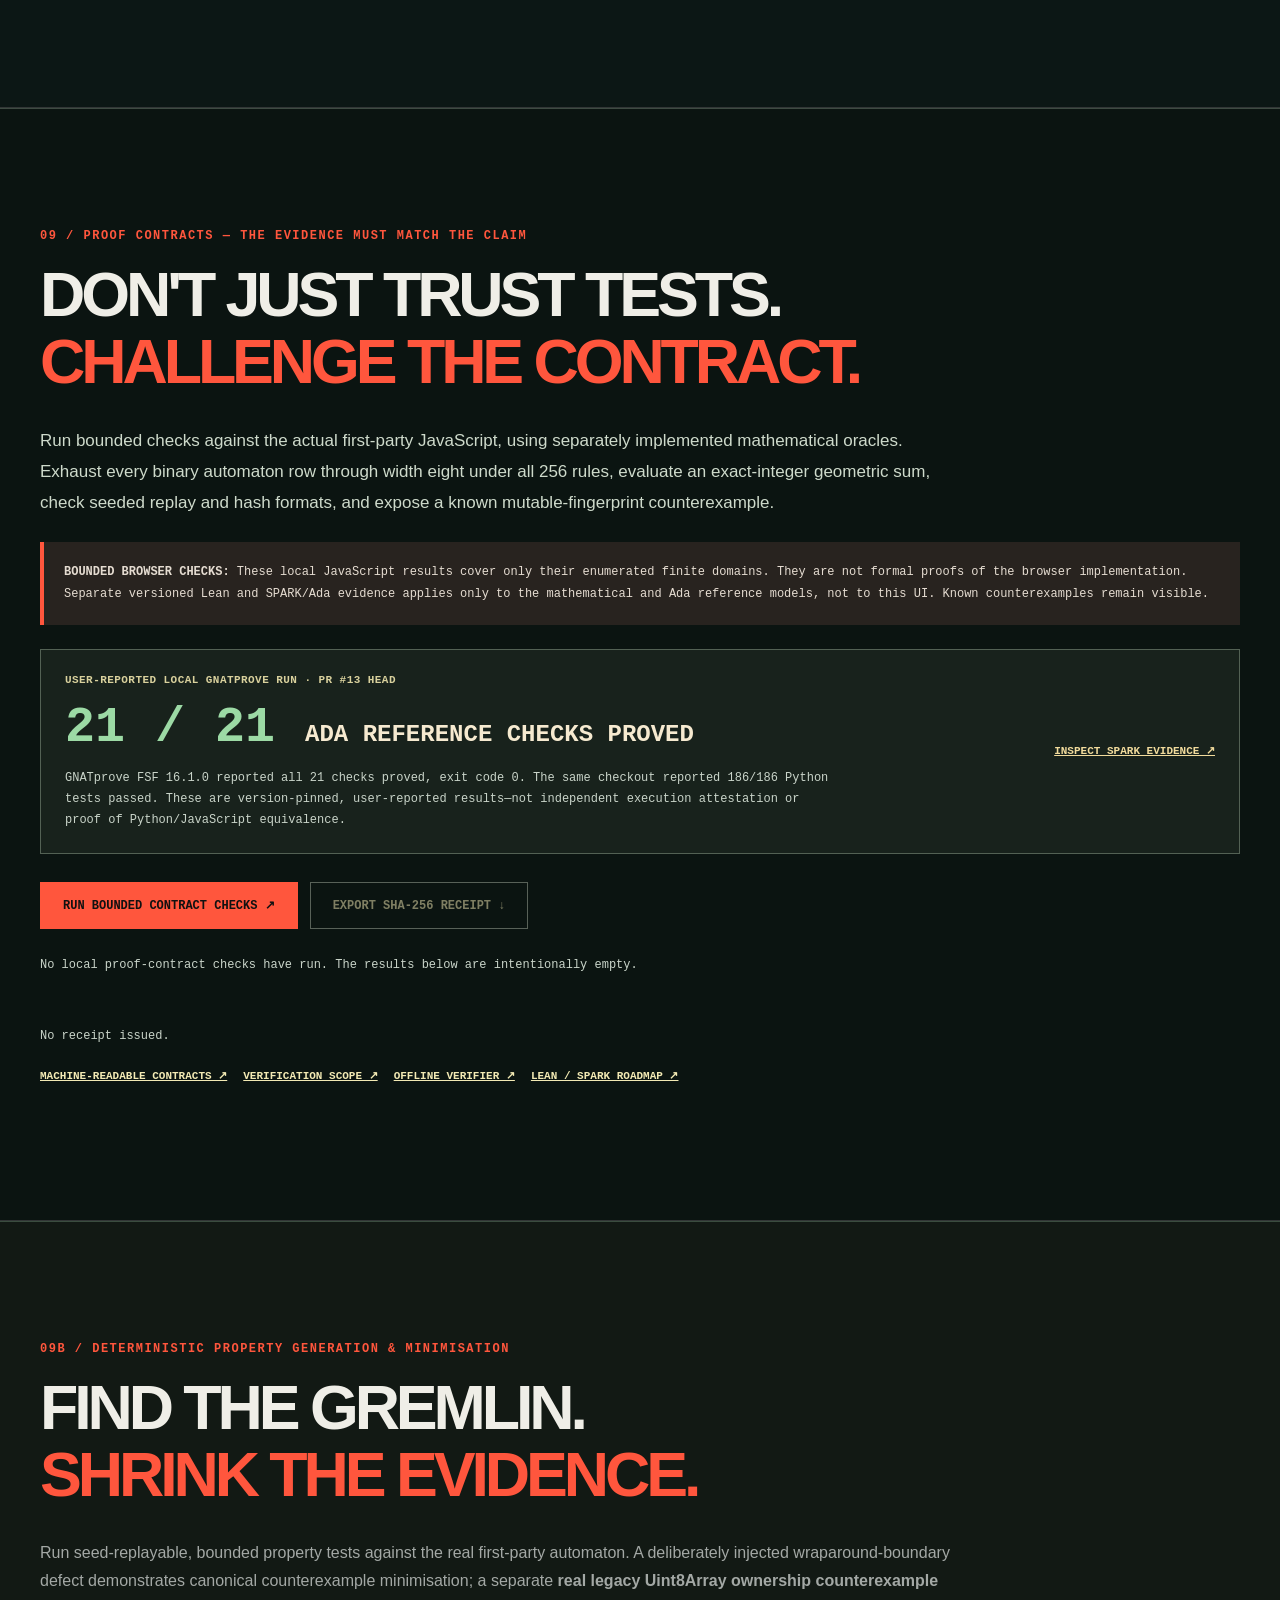
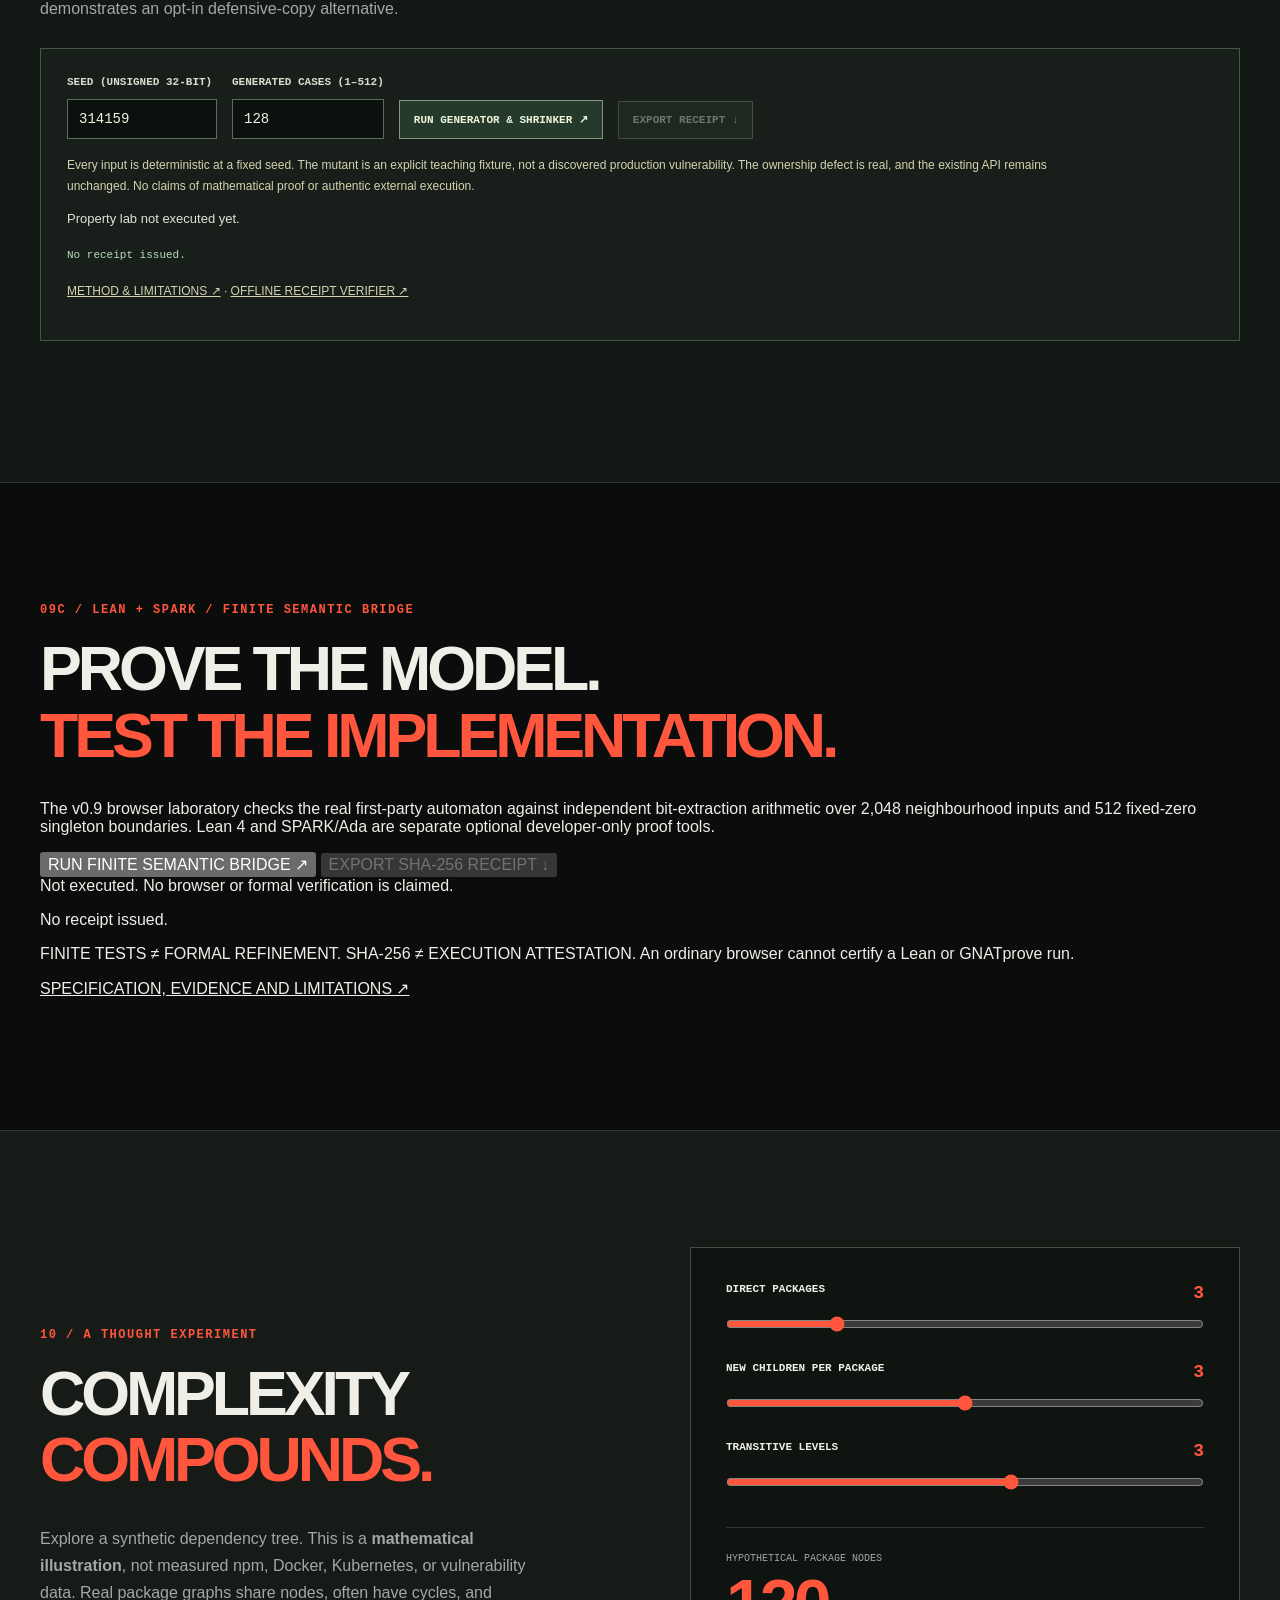
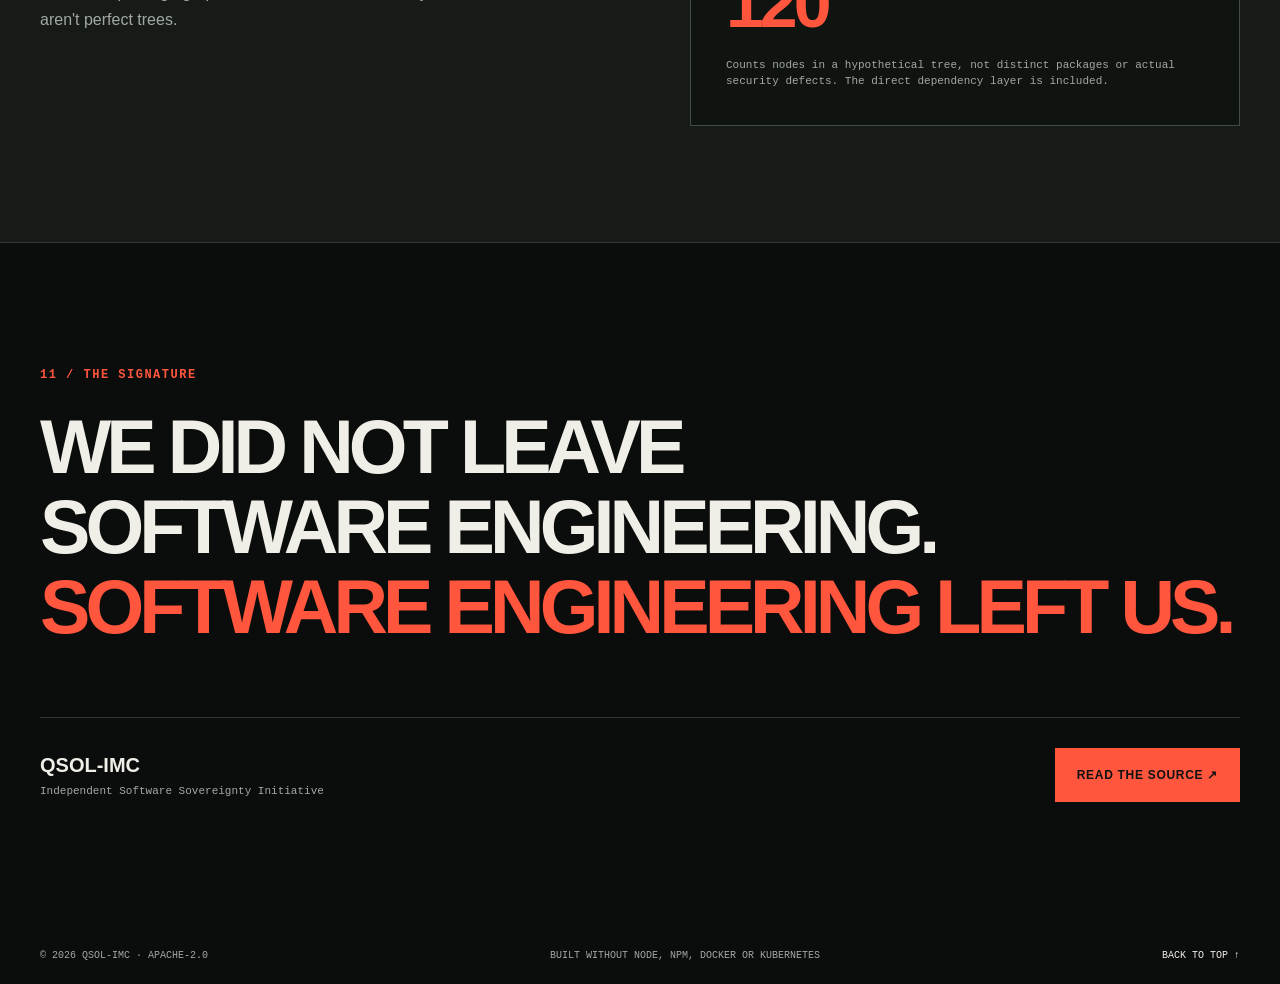
==== commit 8c495be4: "feat(v0.9): integrate formal lab into site, testing, docs and static deployment" ====
--- a/index.html
+++ b/index.html
@@ -15,6 +15,7 @@
   <link rel="stylesheet" href="./workflow/workflow.css">
   <link rel="stylesheet" href="./proof/proof.css">
   <link rel="stylesheet" href="./property/property.css">
+  <link rel="stylesheet" href="./formal-lab/formal-lab.css"
   <script type="module" src="./app.js"></script>
 </head>
 <body>
@@ -32,6 +33,7 @@
       <a href="#workflow">The Secret</a>
       <a href="#proof">Proof Contracts</a>
       <a href="#property-lab">Property Lab</a>
+      <a href="#formal-lab">Formal Lab</a>
       <a class="nav-github" href="https://github.com/QSOLKCB/INDEPENDENCE">Source ↗</a>
     </nav>
   </header>
@@ -335,6 +337,24 @@
       </div>
     </section>
 
+    <section id="formal-lab" class="section formal-lab-section">
+      <div class="wrap">
+        <span class="kicker">09C / LEAN + SPARK / FINITE SEMANTIC BRIDGE</span>
+        <h2>PROVE THE MODEL.<br><span class="accent">TEST THE IMPLEMENTATION.</span></h2>
+        <p>The v0.9 browser laboratory checks the real first-party automaton against independent bit-extraction arithmetic over 2,048 neighbourhood inputs and 512 fixed-zero singleton boundaries. Lean 4 and SPARK/Ada are separate optional developer-only proof tools.</p>
+        <div class="formal-lab-panel">
+          <div class="formal-lab-actions">
+            <button id="formal-lab-run" type="button">RUN FINITE SEMANTIC BRIDGE ↗</button>
+            <button id="formal-lab-export" type="button" disabled>EXPORT SHA-256 RECEIPT ↓</button>
+          </div>
+          <p id="formal-lab-status" role="status" aria-live="polite">Not executed. No browser or formal verification is claimed.</p>
+          <p id="formal-lab-hash">No receipt issued.</p>
+          <p class="formal-lab-scope">FINITE TESTS ≠ FORMAL REFINEMENT. SHA-256 ≠ EXECUTION ATTESTATION. An ordinary browser cannot certify a Lean or GNATprove run.</p>
+          <p><a href="https://github.com/QSOLKCB/INDEPENDENCE/blob/main/docs/AUTOMATON-PROOF-LAB.md">SPECIFICATION, EVIDENCE AND LIMITATIONS ↗</a></p>
+        </div>
+      </div>
+    </section>
+
     <section class="section impact-section">
       <div class="wrap impact-grid">
         <div><span class="kicker">10 / A THOUGHT EXPERIMENT</span><h2>COMPLEXITY<br><span class="accent">COMPOUNDS.</span></h2><p>Explore a synthetic dependency tree. This is a <strong>mathematical illustration</strong>, not measured npm, Docker, Kubernetes, or vulnerability data. Real package graphs share nodes, often have cycles, and aren't perfect trees.</p></div>
--- a/formal-lab/formal-lab.css
+++ b/formal-lab/formal-lab.css
@@ -0,0 +1,9 @@
+.formal-lab-section { border-top: 1px solid rgba(255,255,255,.12); }
+.formal-lab-panel { border: 1px solid rgba(255,255,255,.22); border-radius: 8px;
+  padding: clamp(1rem, 3vw, 2rem); margin: 1.5rem 0; background: rgba(255,255,255,.035); }
+.formal-lab-actions { display: flex; flex-wrap: wrap; gap: .8rem; margin: 1rem 0; }
+.formal-lab-actions button { cursor: pointer; padding: .85rem 1.2rem; border: 1px solid currentColor;
+  color: inherit; background: transparent; border-radius: 4px; font: inherit; font-weight: 700; }
+.formal-lab-actions button:disabled { opacity: .4; cursor: not-allowed; }
+.formal-lab-panel p { max-width: 76ch; overflow-wrap: anywhere; }
+.formal-lab-scope { opacity: .85; }
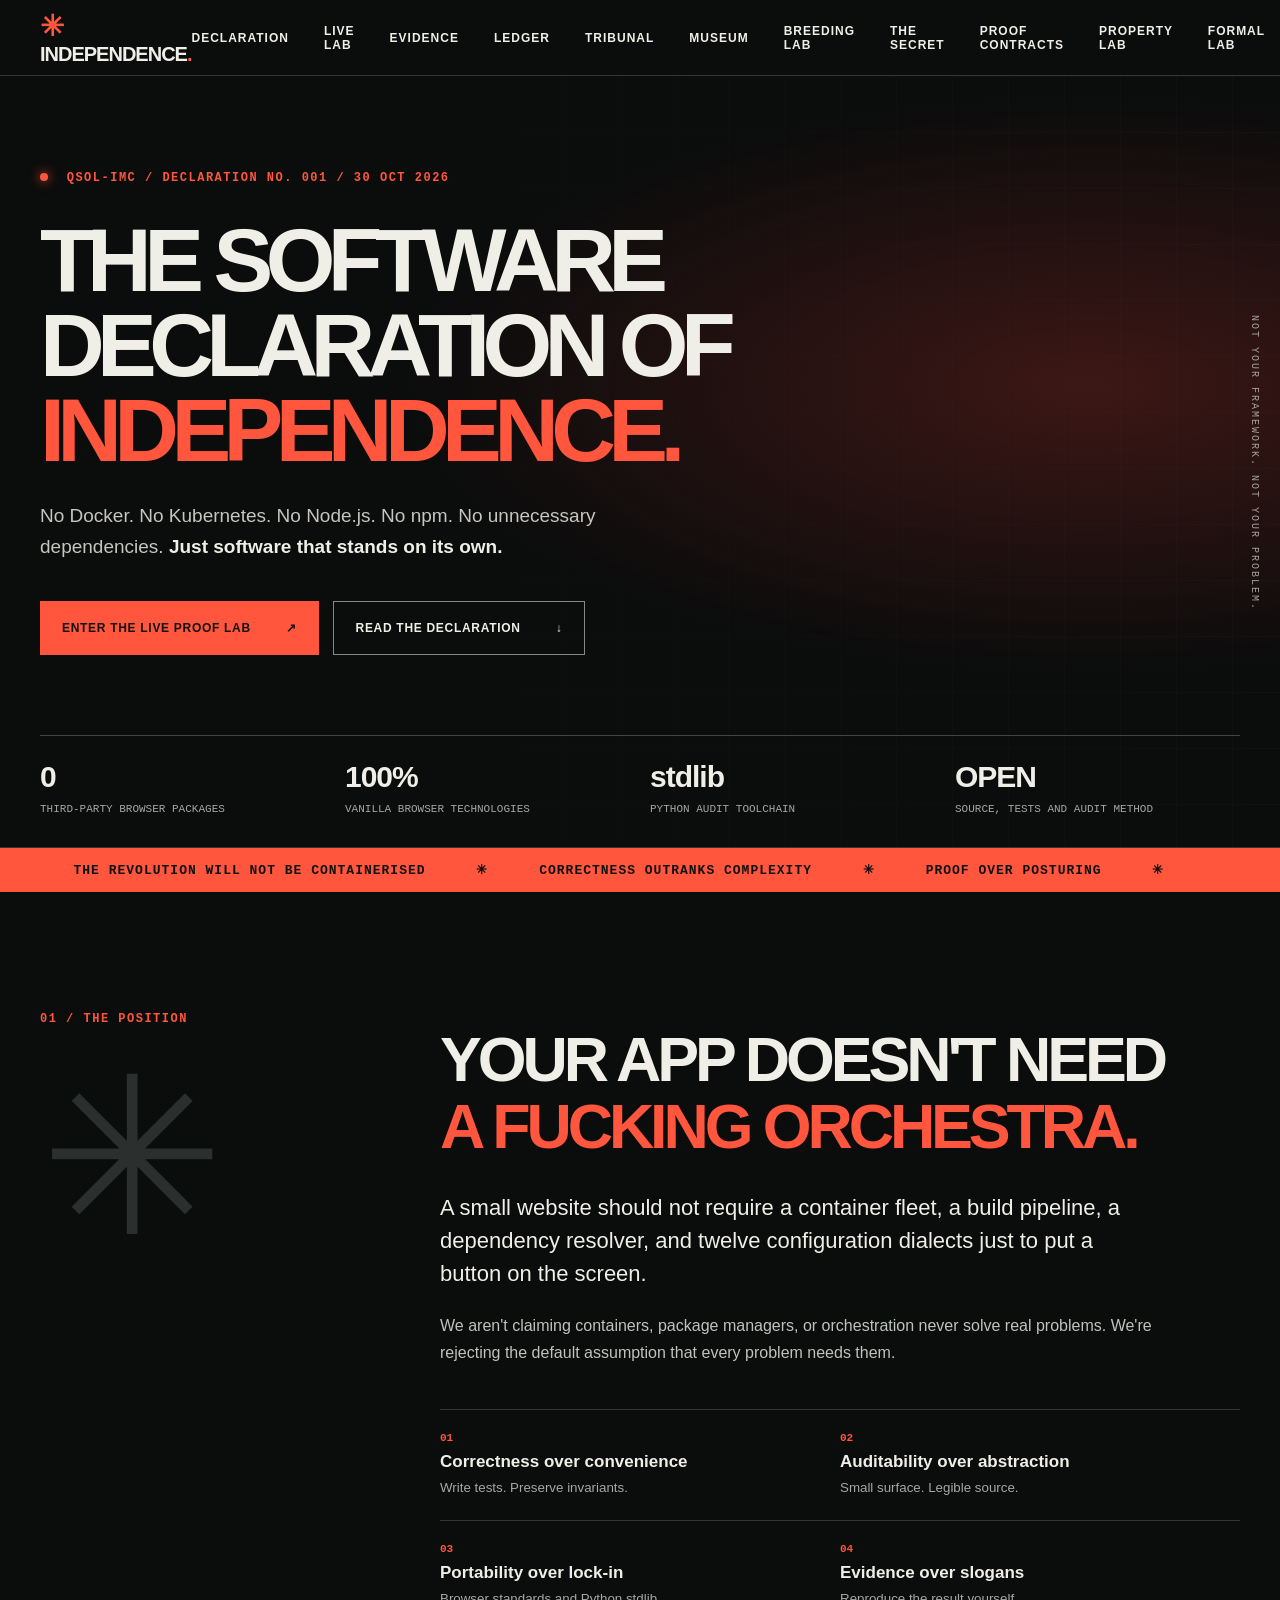
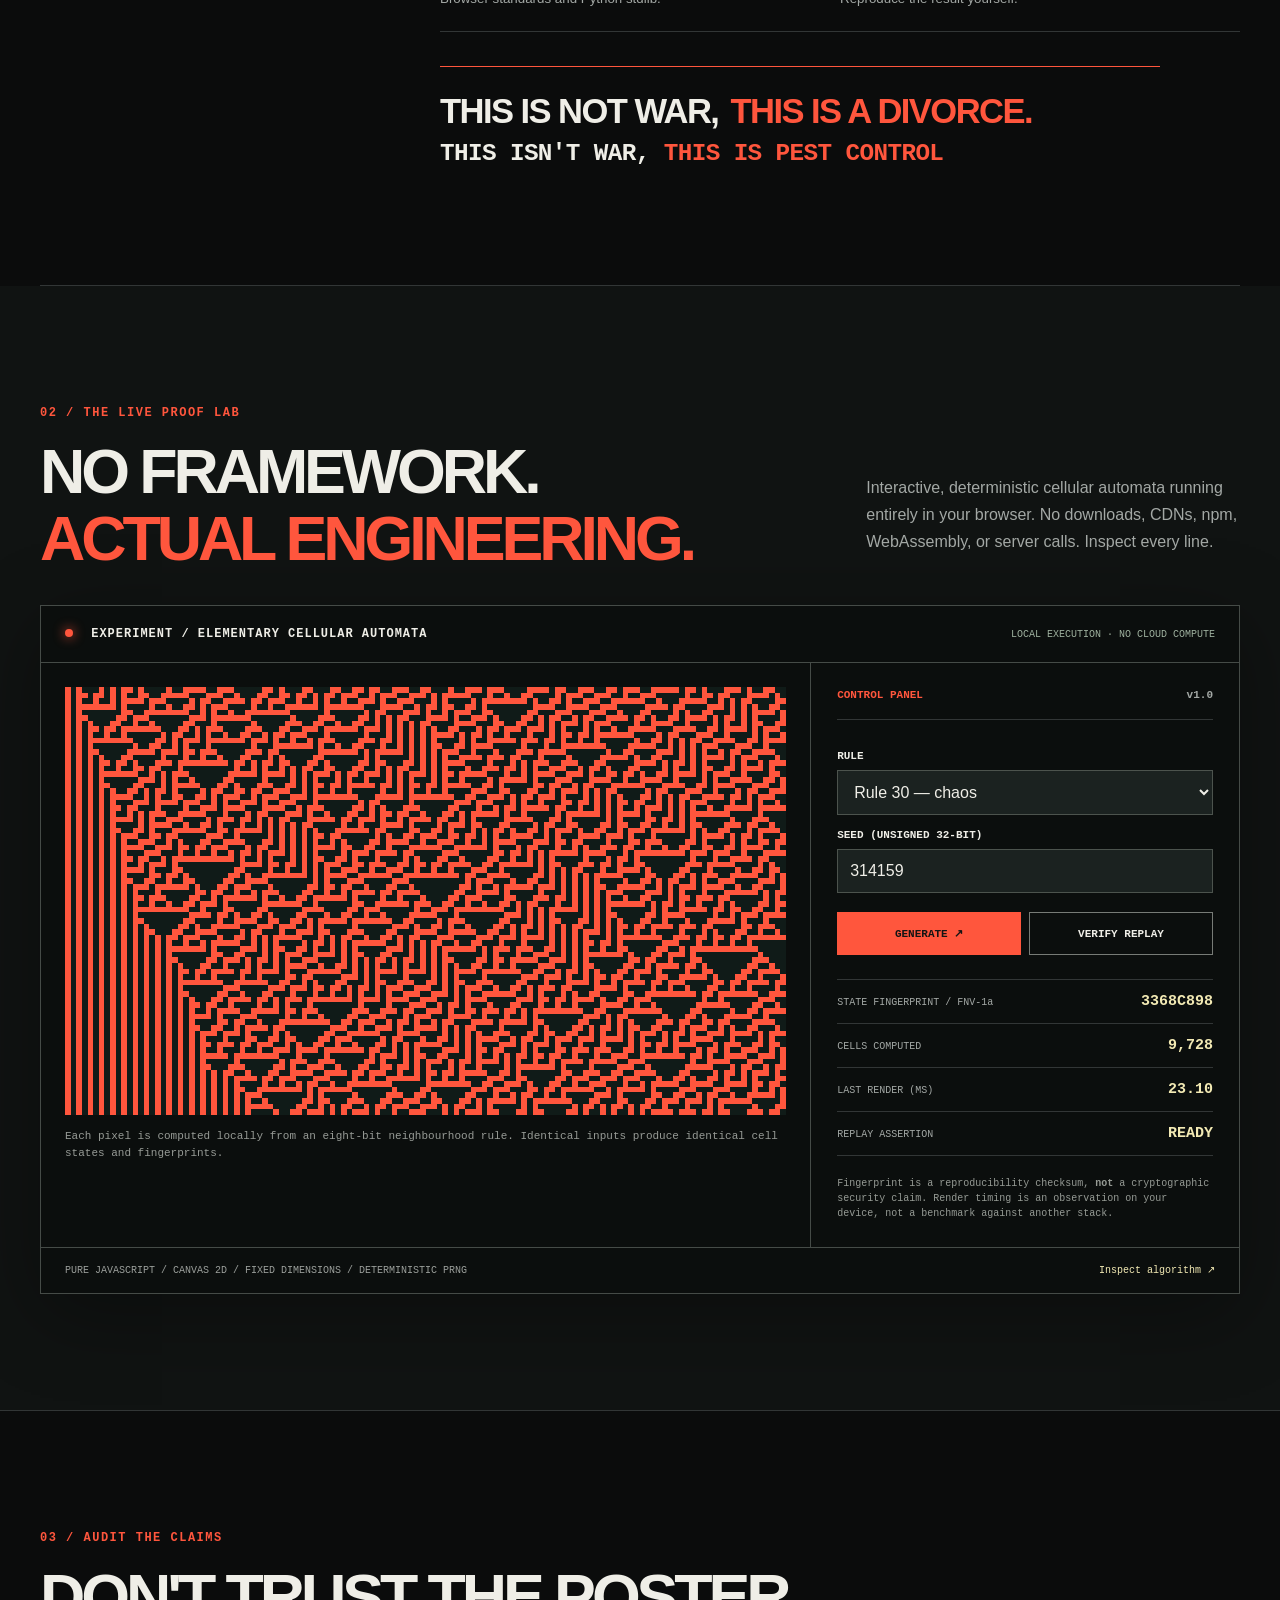
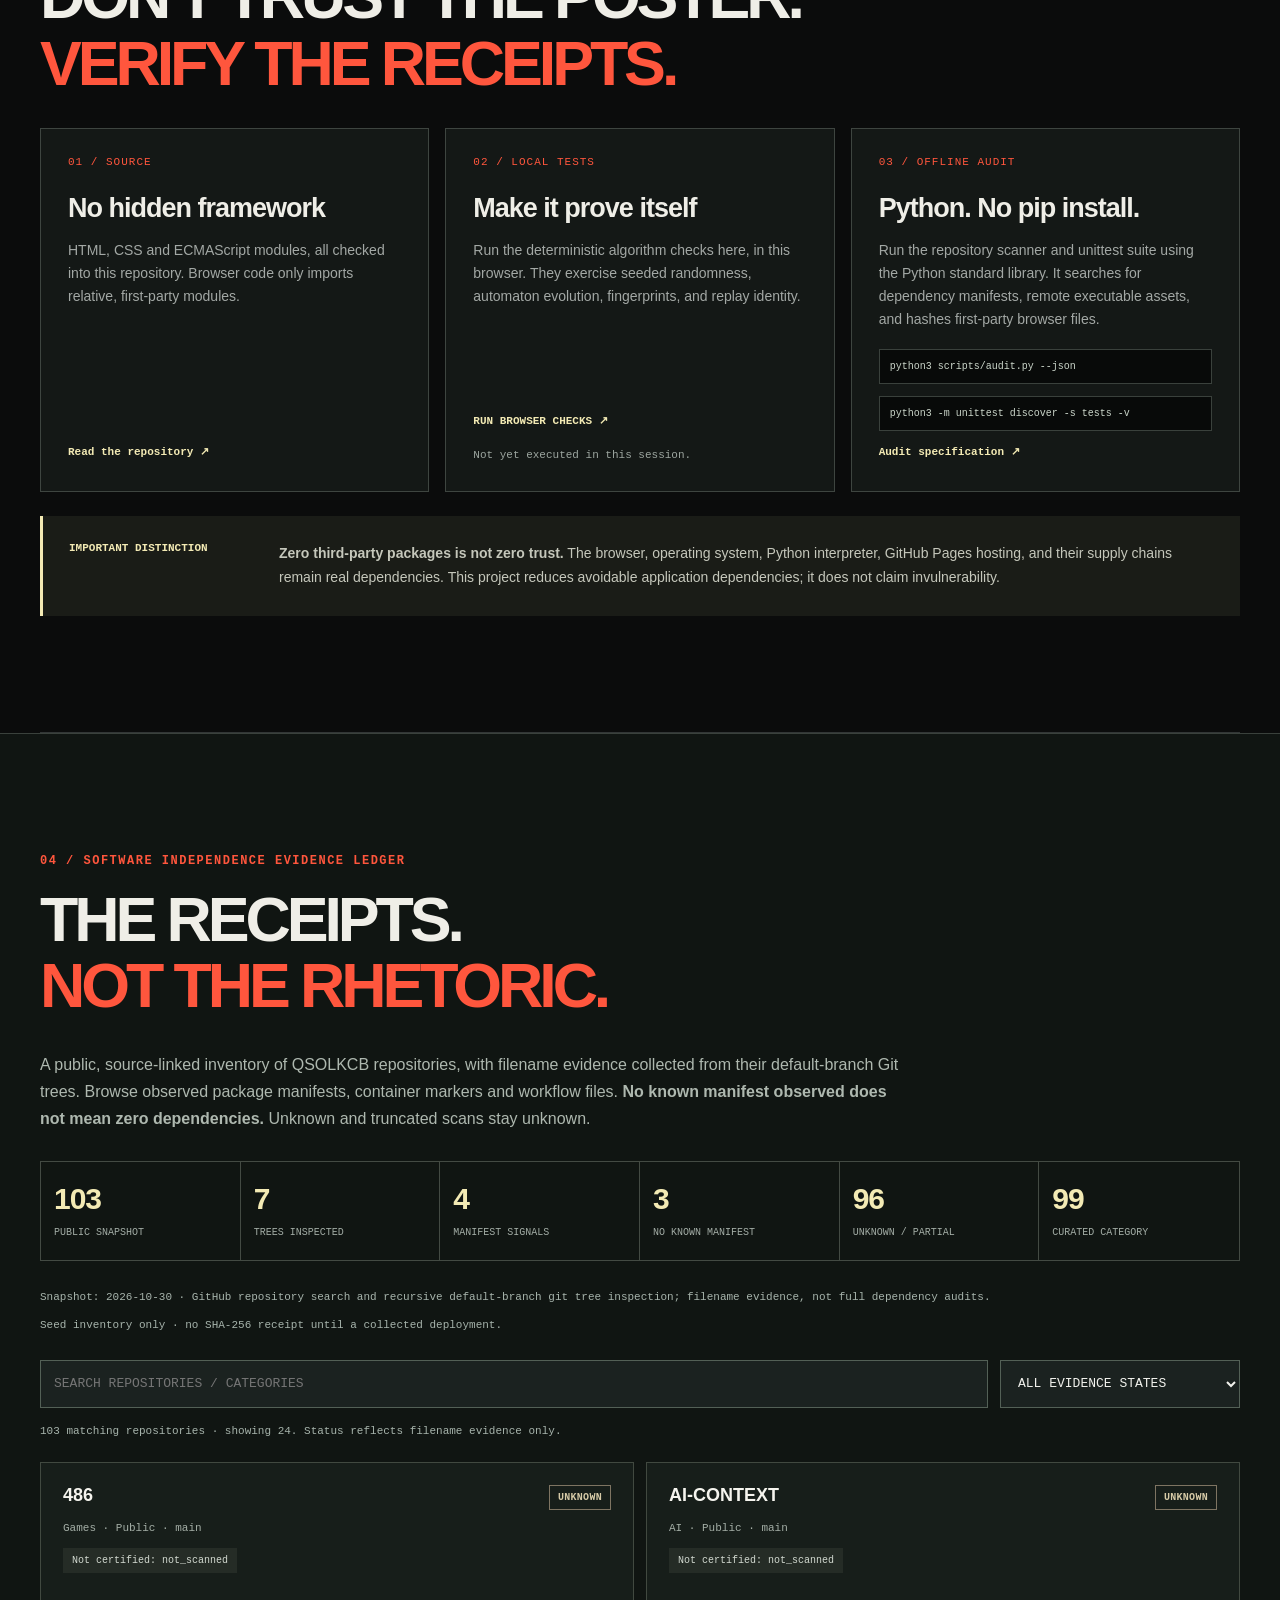
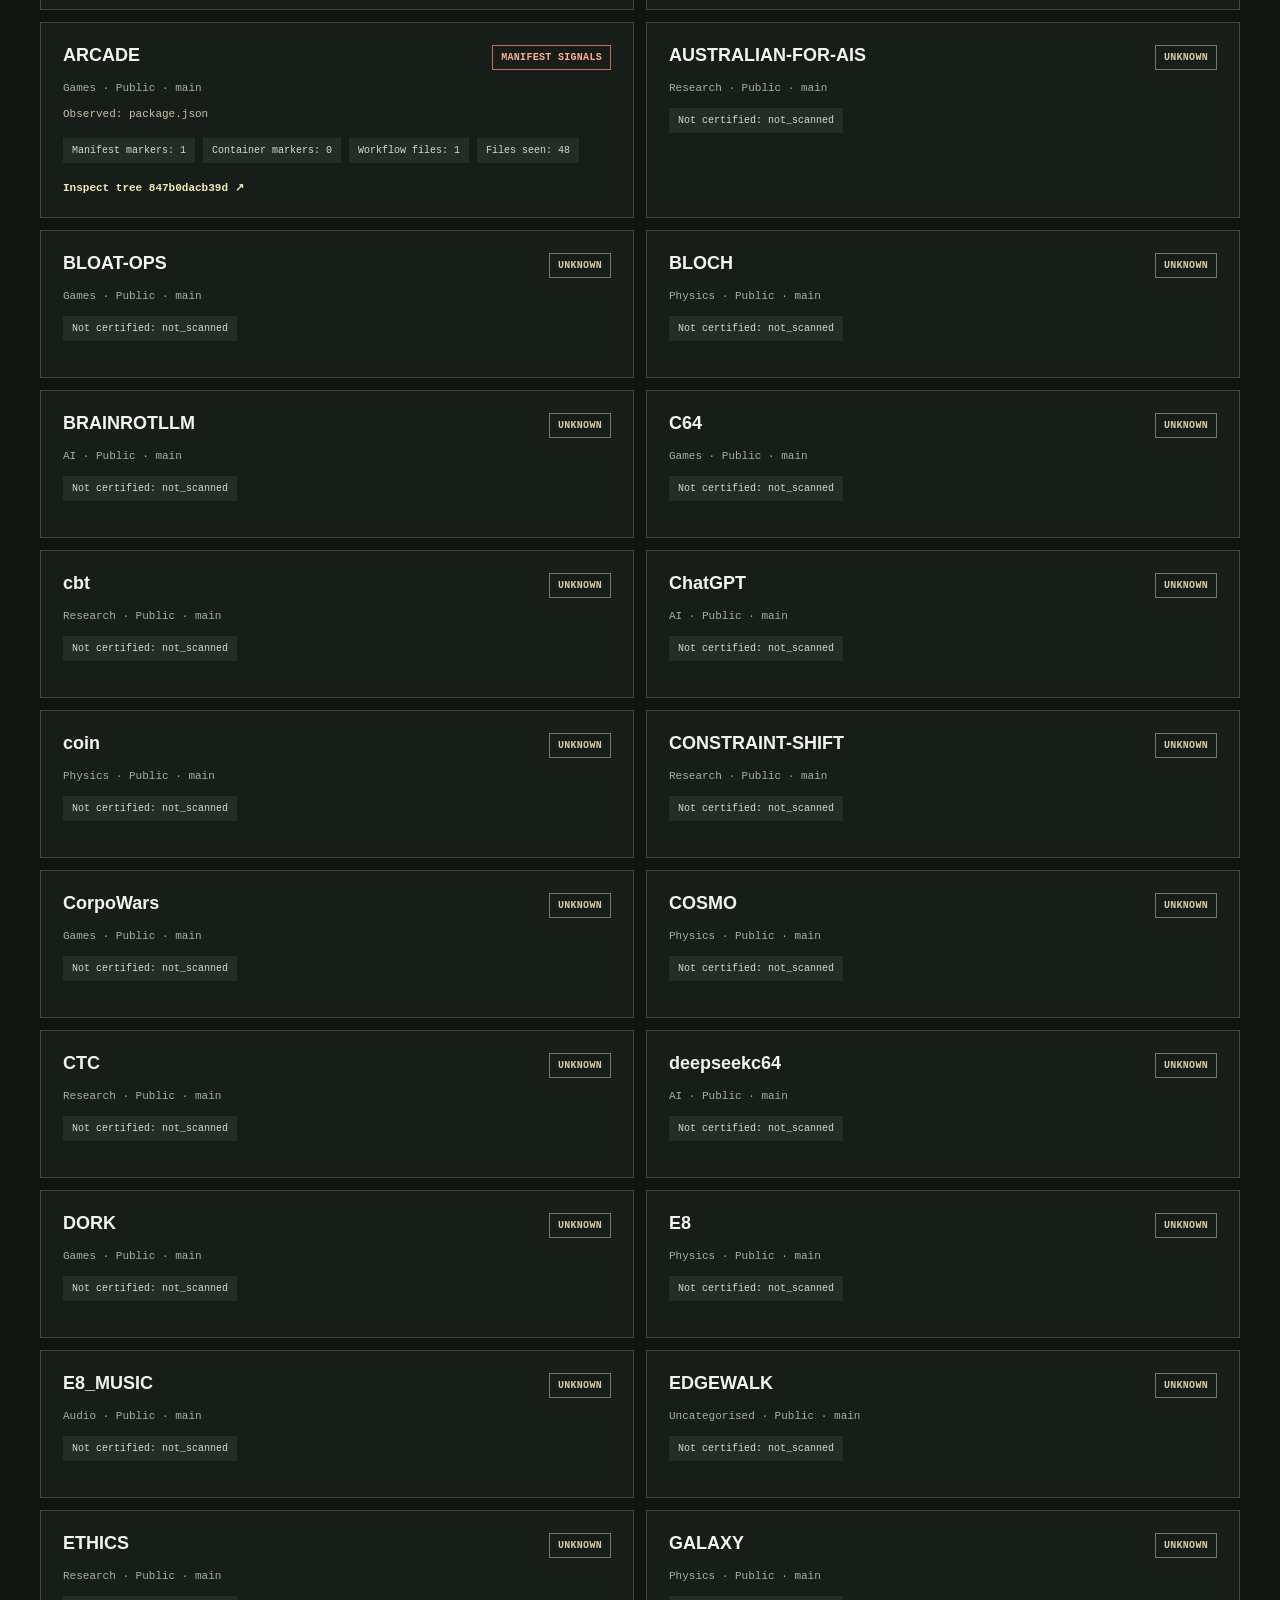
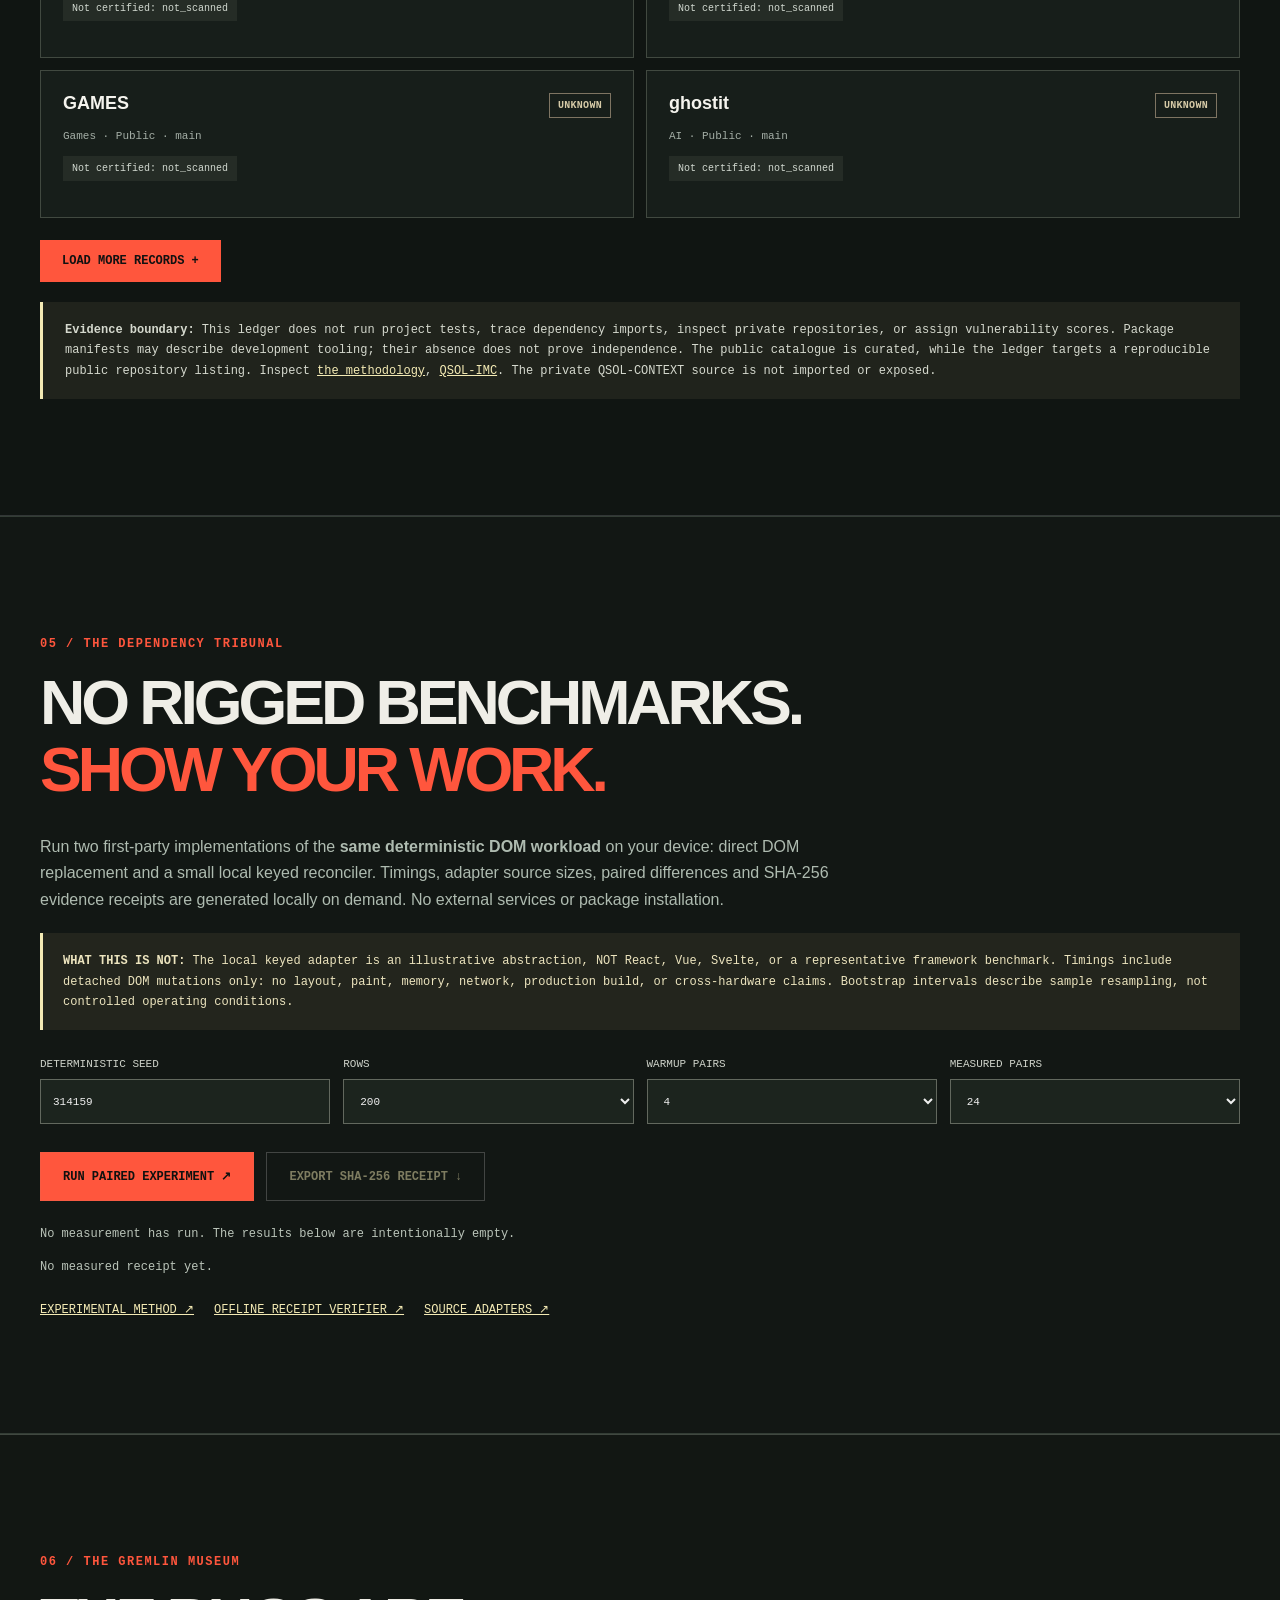
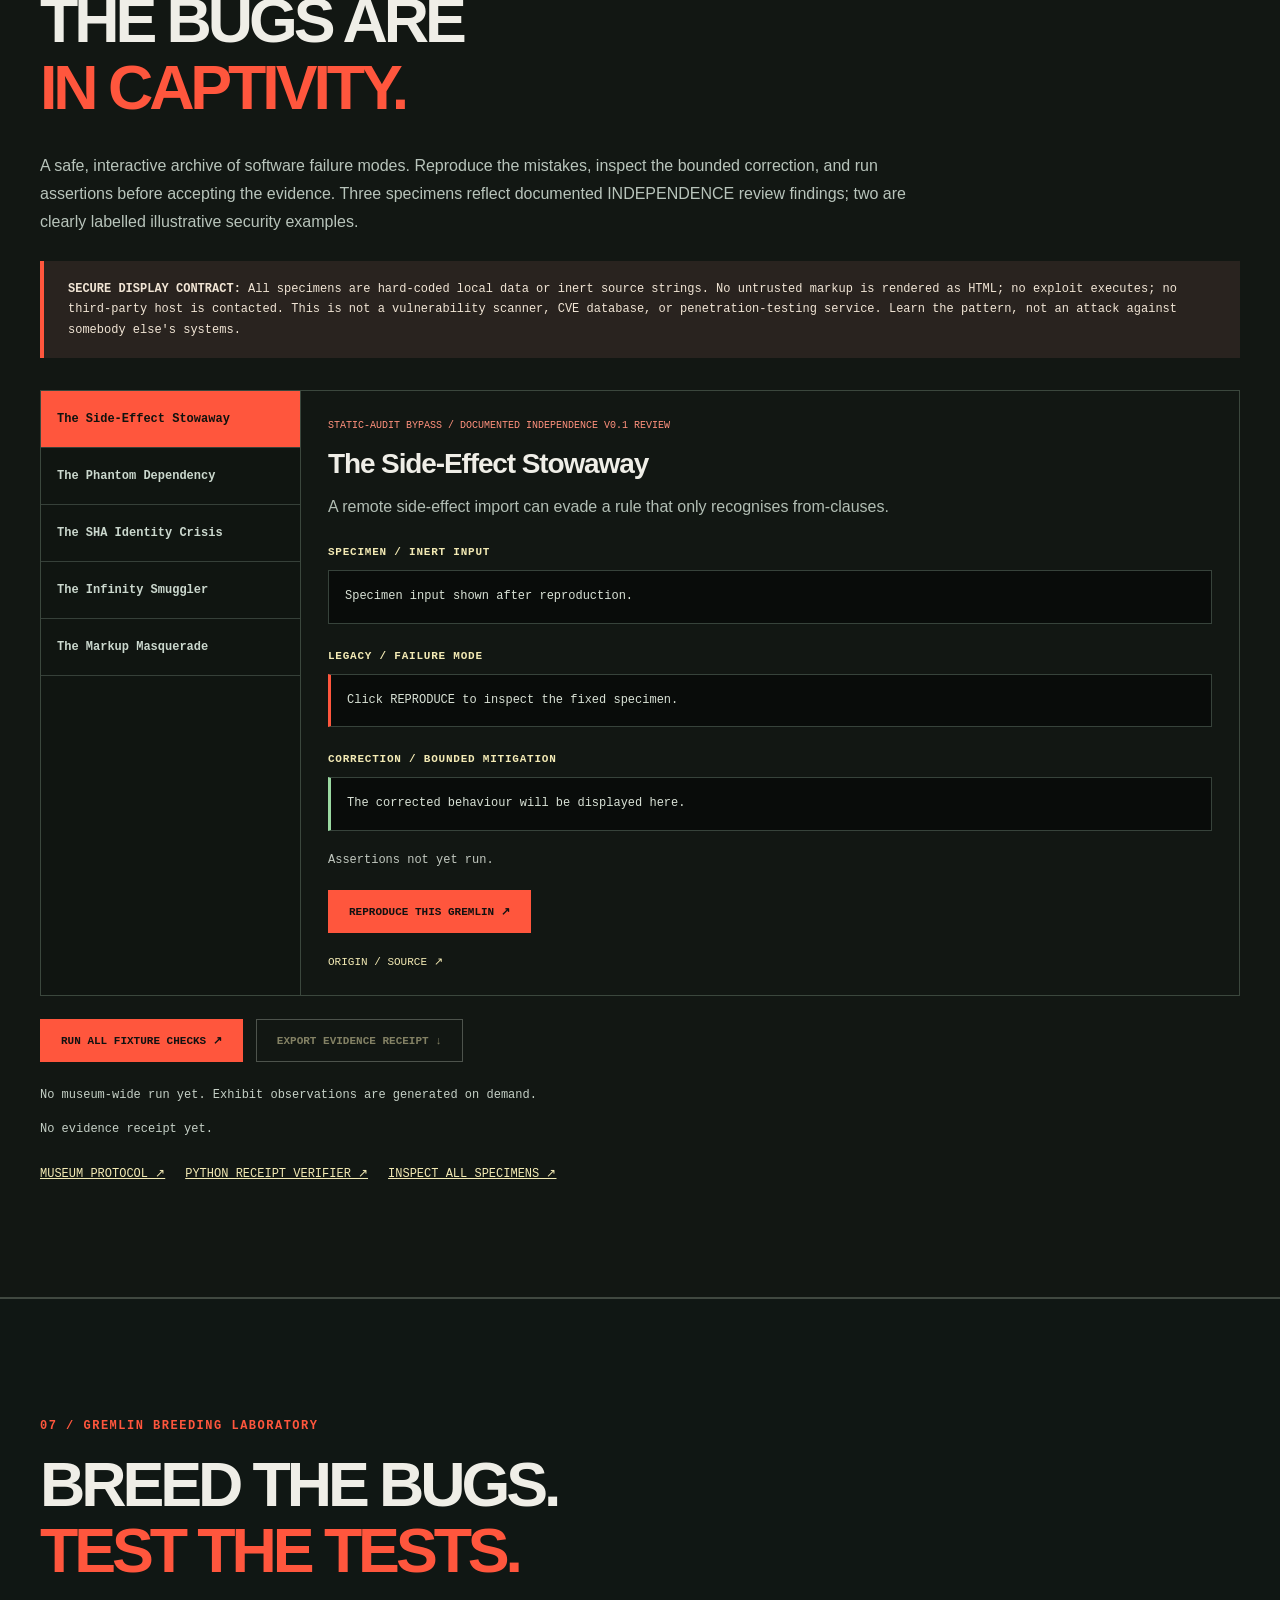
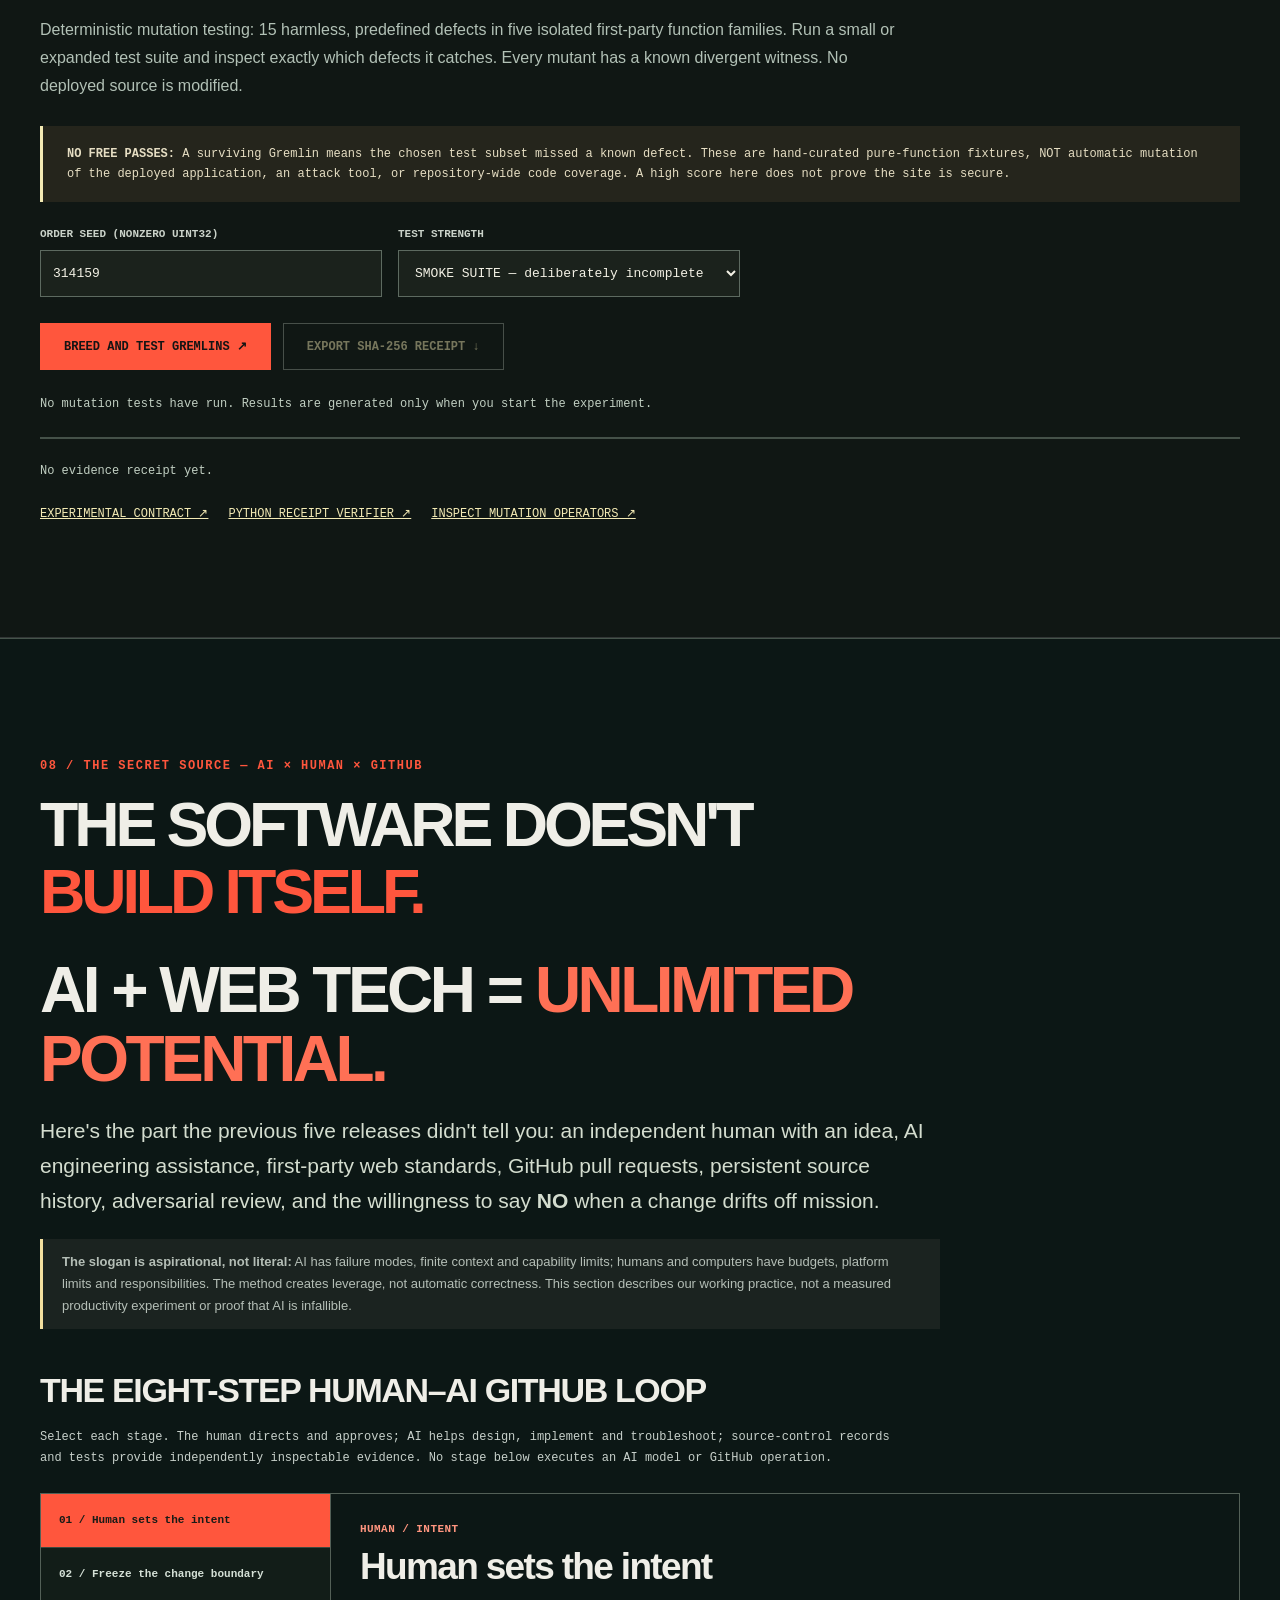
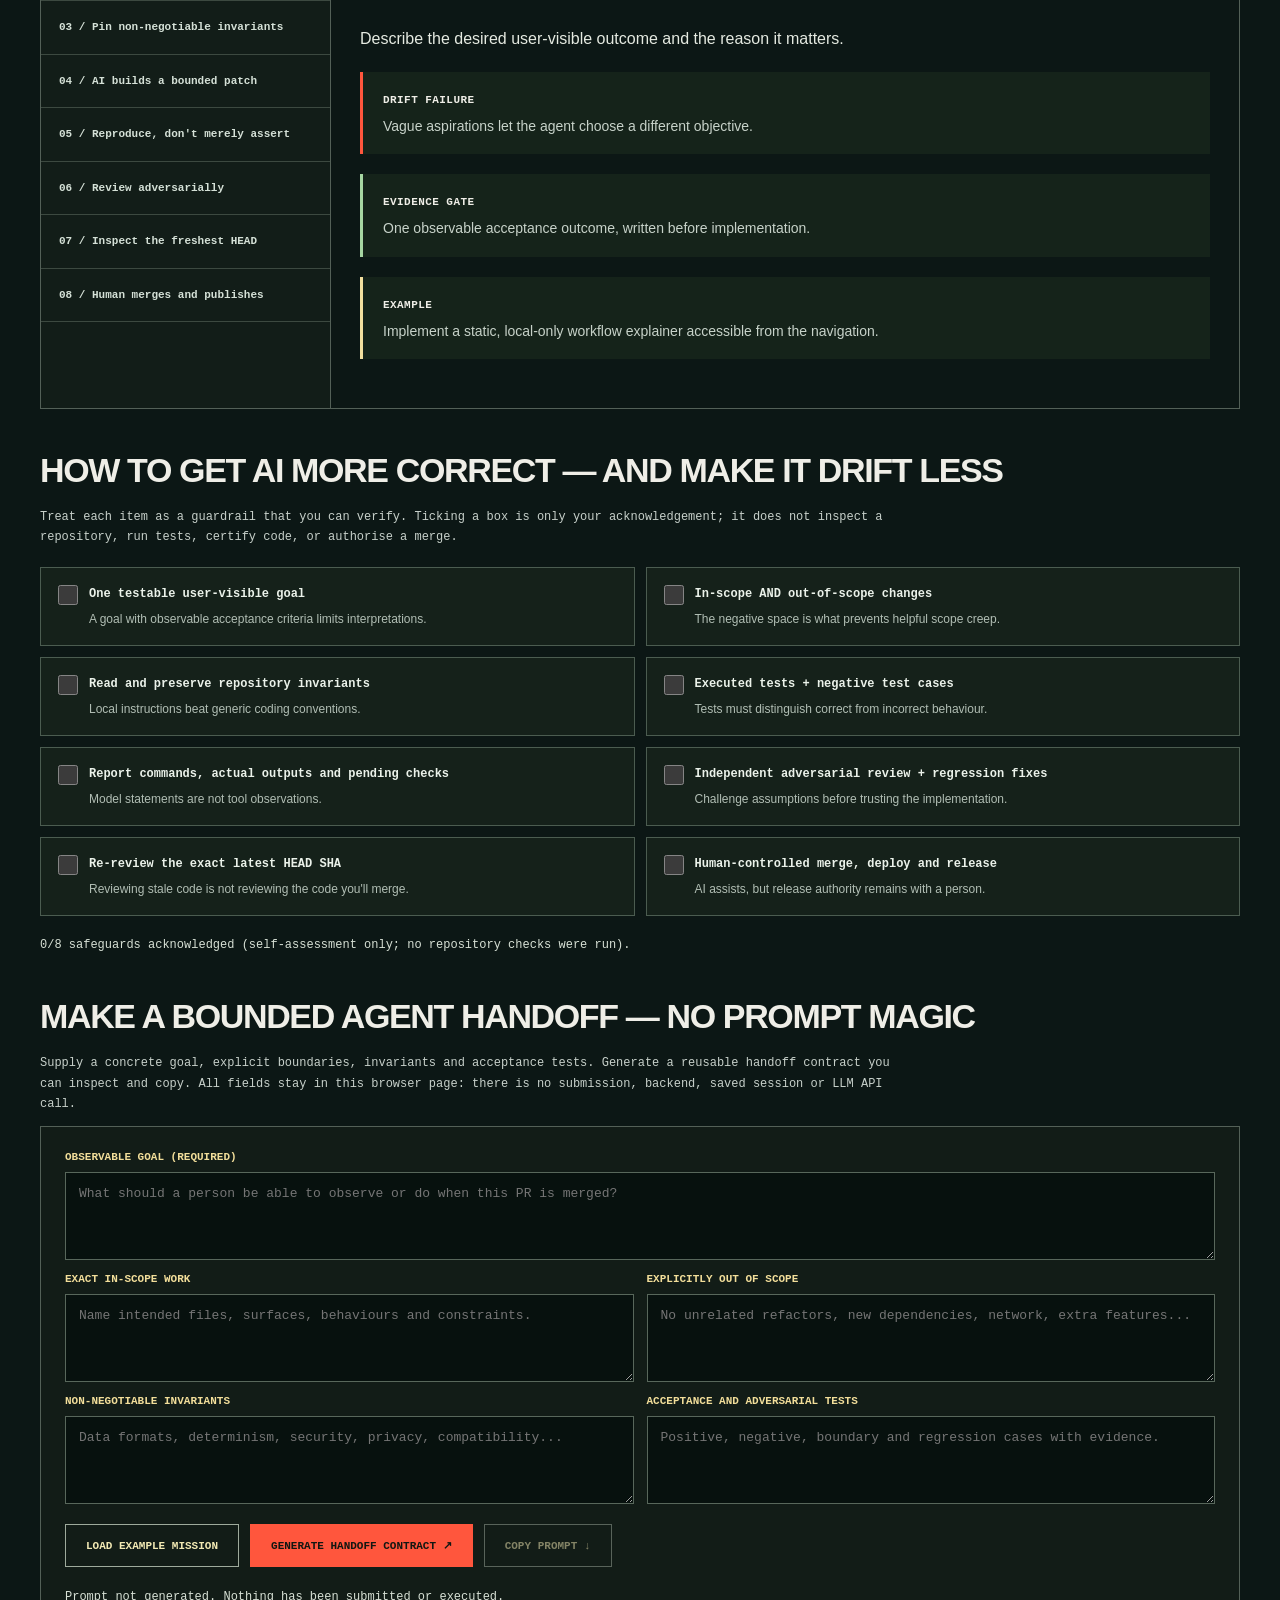
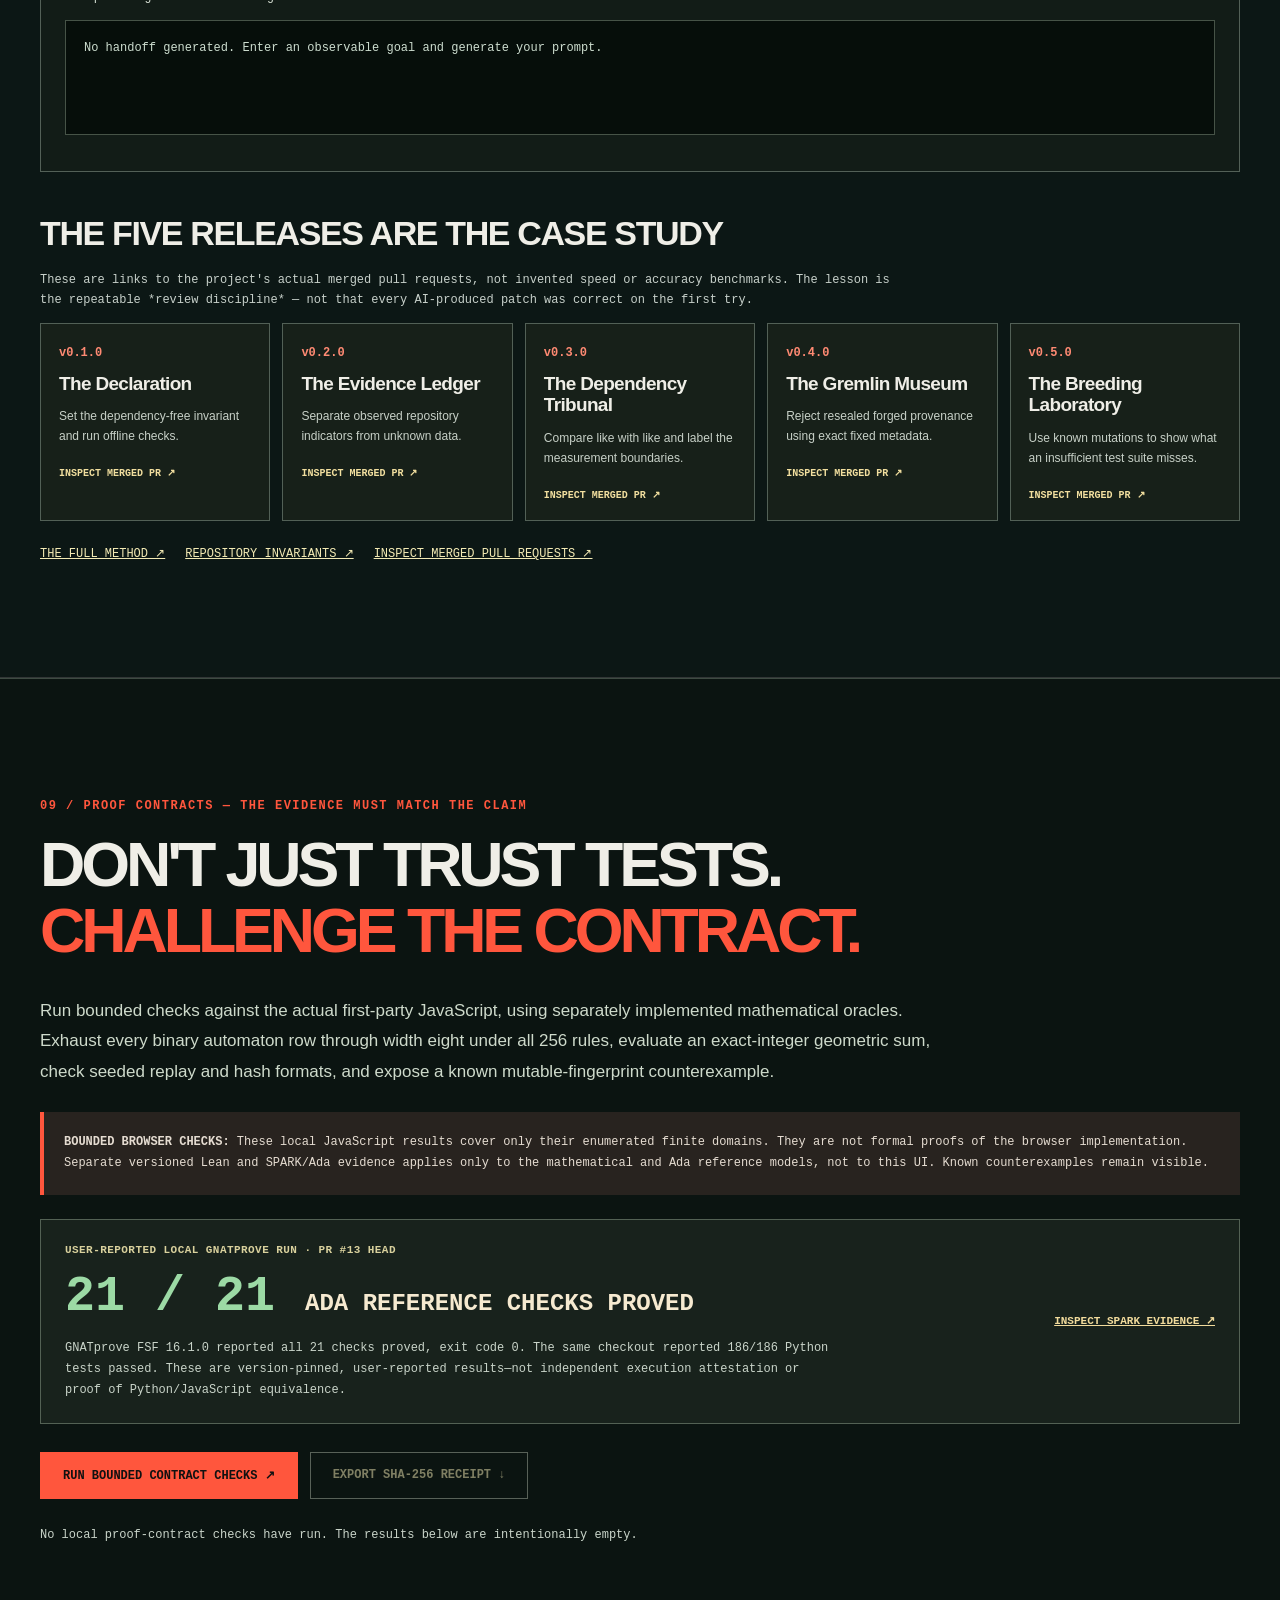
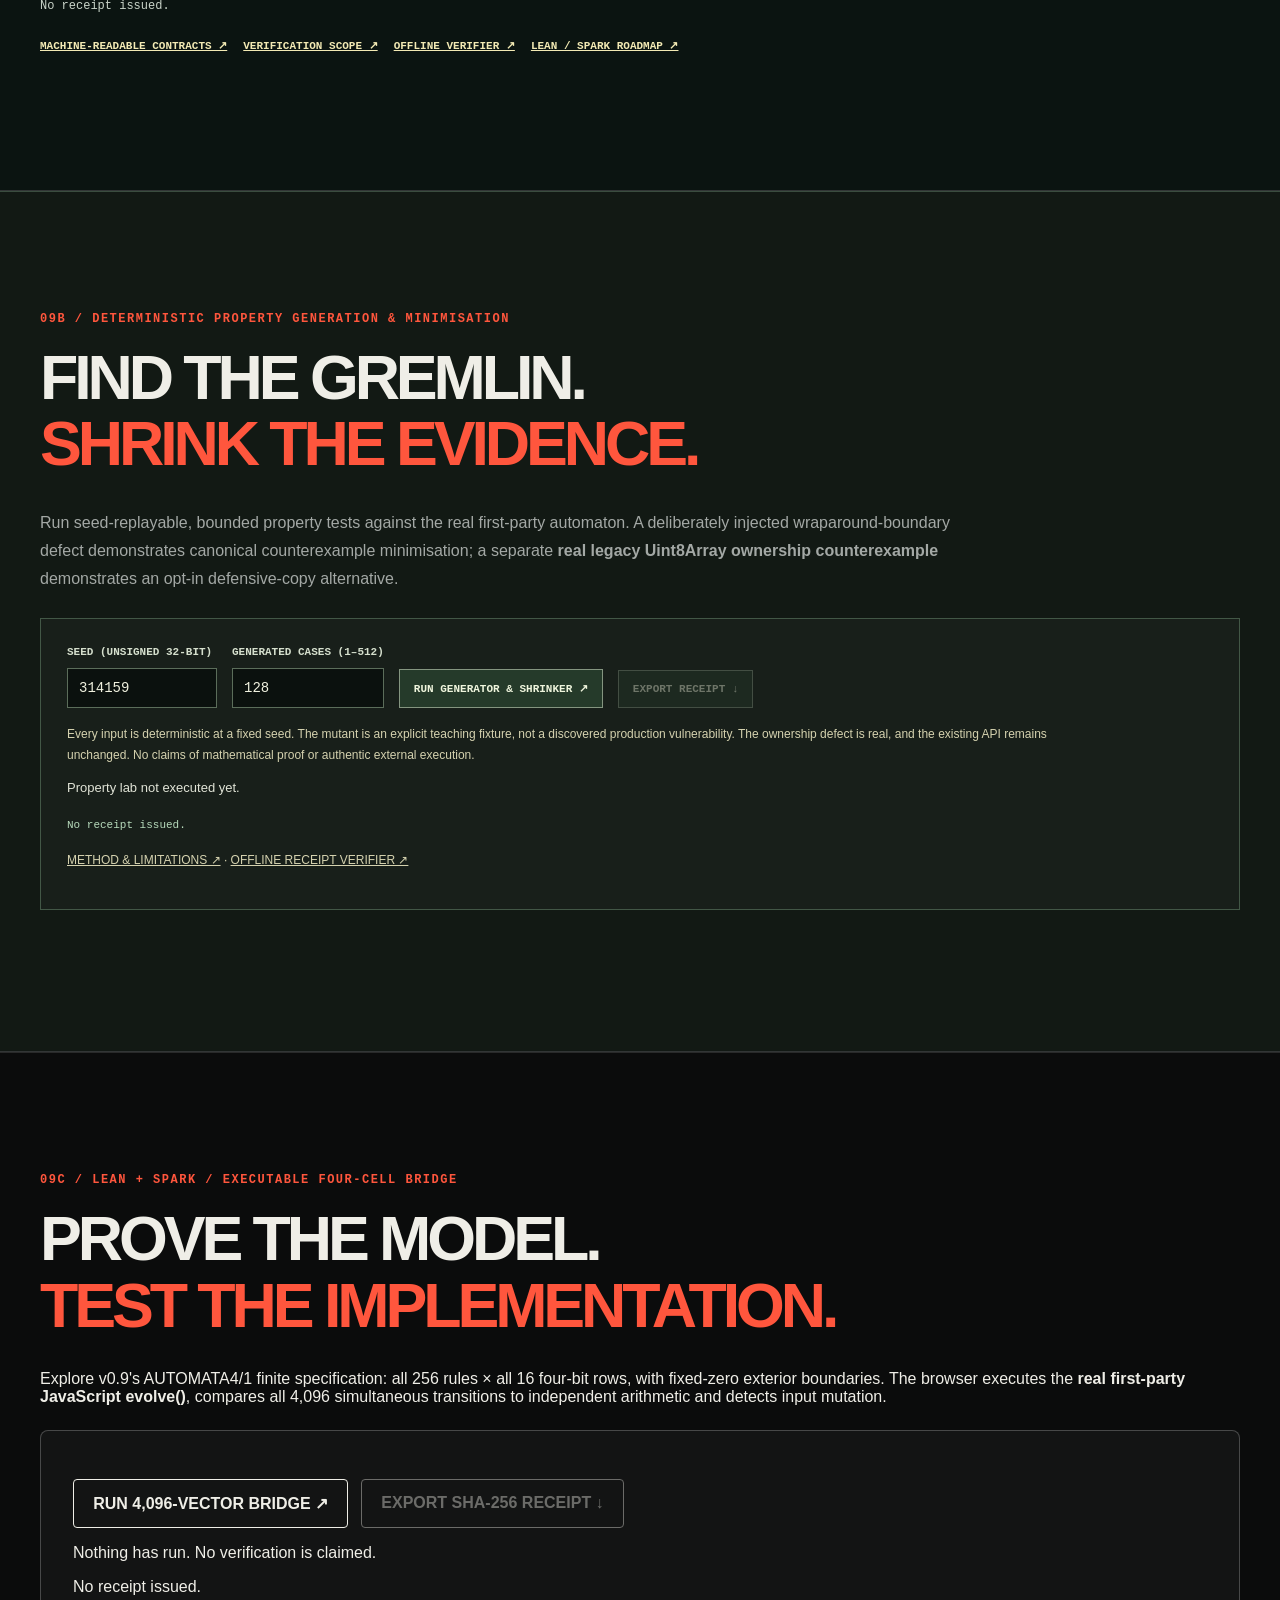
==== commit c3af8d58: "feat(v0.9): wire 4096-vector browser lab and first-party Pages packaging" ====
--- a/index.html
+++ b/index.html
@@ -15,7 +15,7 @@
   <link rel="stylesheet" href="./workflow/workflow.css">
   <link rel="stylesheet" href="./proof/proof.css">
   <link rel="stylesheet" href="./property/property.css">
-  <link rel="stylesheet" href="./formal-lab/formal-lab.css"
+  <link rel="stylesheet" href="./formal-lab/formal-lab.css">
   <script type="module" src="./app.js"></script>
 </head>
 <body>
@@ -339,18 +339,18 @@
 
     <section id="formal-lab" class="section formal-lab-section">
       <div class="wrap">
-        <span class="kicker">09C / LEAN + SPARK / FINITE SEMANTIC BRIDGE</span>
+        <span class="kicker">09C / LEAN + SPARK / EXECUTABLE FOUR-CELL BRIDGE</span>
         <h2>PROVE THE MODEL.<br><span class="accent">TEST THE IMPLEMENTATION.</span></h2>
-        <p>The v0.9 browser laboratory checks the real first-party automaton against independent bit-extraction arithmetic over 2,048 neighbourhood inputs and 512 fixed-zero singleton boundaries. Lean 4 and SPARK/Ada are separate optional developer-only proof tools.</p>
+        <p>Explore v0.9's AUTOMATA4/1 finite specification: all 256 rules × all 16 four-bit rows, with fixed-zero exterior boundaries. The browser executes the <strong>real first-party JavaScript evolve()</strong>, compares all 4,096 simultaneous transitions to independent arithmetic and detects input mutation.</p>
         <div class="formal-lab-panel">
           <div class="formal-lab-actions">
-            <button id="formal-lab-run" type="button">RUN FINITE SEMANTIC BRIDGE ↗</button>
+            <button id="formal-lab-run" type="button">RUN 4,096-VECTOR BRIDGE ↗</button>
             <button id="formal-lab-export" type="button" disabled>EXPORT SHA-256 RECEIPT ↓</button>
           </div>
-          <p id="formal-lab-status" role="status" aria-live="polite">Not executed. No browser or formal verification is claimed.</p>
+          <p id="formal-lab-status" role="status" aria-live="polite">Nothing has run. No verification is claimed.</p>
           <p id="formal-lab-hash">No receipt issued.</p>
-          <p class="formal-lab-scope">FINITE TESTS ≠ FORMAL REFINEMENT. SHA-256 ≠ EXECUTION ATTESTATION. An ordinary browser cannot certify a Lean or GNATprove run.</p>
-          <p><a href="https://github.com/QSOLKCB/INDEPENDENCE/blob/main/docs/AUTOMATON-PROOF-LAB.md">SPECIFICATION, EVIDENCE AND LIMITATIONS ↗</a></p>
+          <p class="formal-lab-scope">FINITE CONFORMANCE IS NOT A FORMAL REFINEMENT PROOF. SHA-256 RECEIPTS ARE NOT EXECUTION ATTESTATION. New Lean and GNATprove results remain NOT_RUN until verified on actual toolchains.</p>
+          <p><a href="https://github.com/QSOLKCB/INDEPENDENCE/blob/main/docs/AUTOMATA-FORMAL.md">SPECIFICATION &amp; PROOF EVIDENCE ↗</a> · <a href="https://github.com/QSOLKCB/INDEPENDENCE/blob/main/scripts/verify_automata_browser_receipt.py">OFFLINE RECEIPT VERIFIER ↗</a></p>
         </div>
       </div>
     </section>
--- a/formal-lab/formal-lab.css
+++ b/formal-lab/formal-lab.css
@@ -2,8 +2,9 @@
 .formal-lab-panel { border: 1px solid rgba(255,255,255,.22); border-radius: 8px;
   padding: clamp(1rem, 3vw, 2rem); margin: 1.5rem 0; background: rgba(255,255,255,.035); }
 .formal-lab-actions { display: flex; flex-wrap: wrap; gap: .8rem; margin: 1rem 0; }
-.formal-lab-actions button { cursor: pointer; padding: .85rem 1.2rem; border: 1px solid currentColor;
-  color: inherit; background: transparent; border-radius: 4px; font: inherit; font-weight: 700; }
+.formal-lab-actions button { cursor: pointer; padding: .85rem 1.2rem;
+  border: 1px solid currentColor; color: inherit; background: transparent;
+  border-radius: 4px; font: inherit; font-weight: 700; }
 .formal-lab-actions button:disabled { opacity: .4; cursor: not-allowed; }
 .formal-lab-panel p { max-width: 76ch; overflow-wrap: anywhere; }
 .formal-lab-scope { opacity: .85; }
